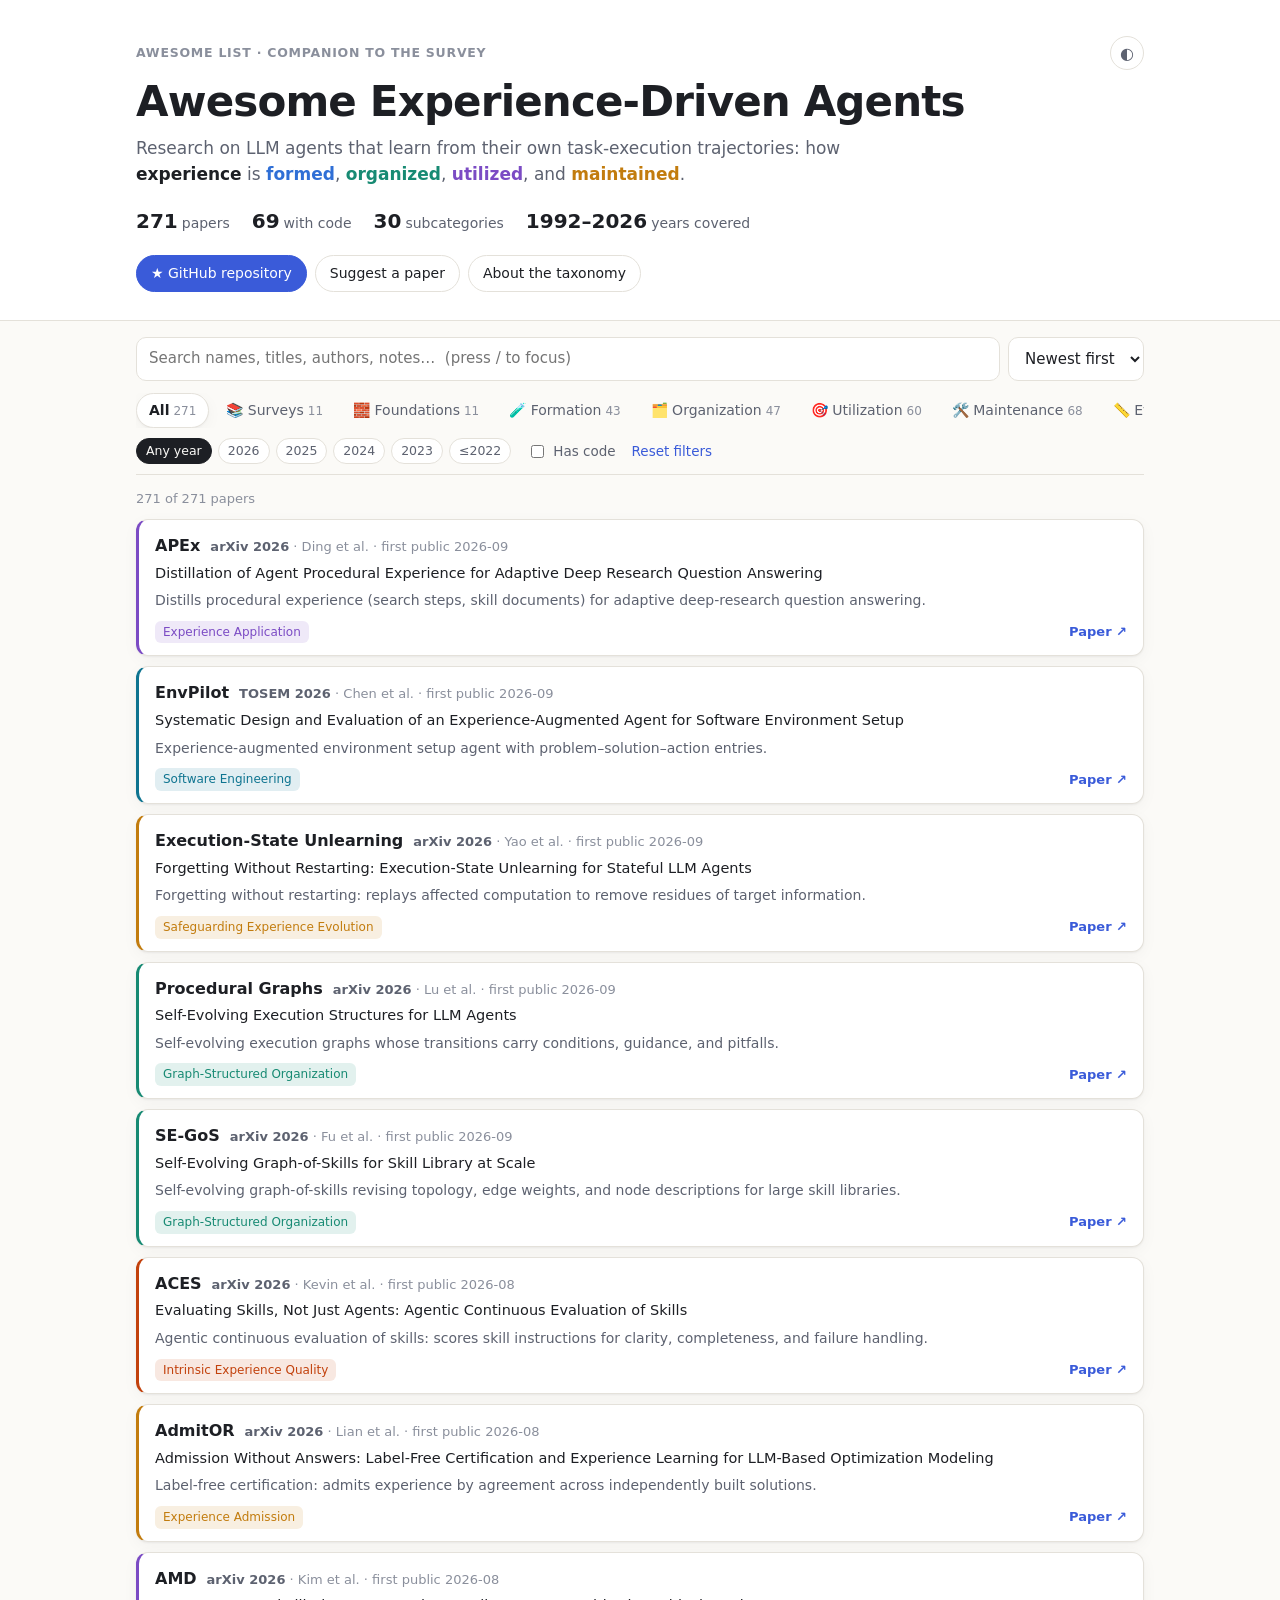
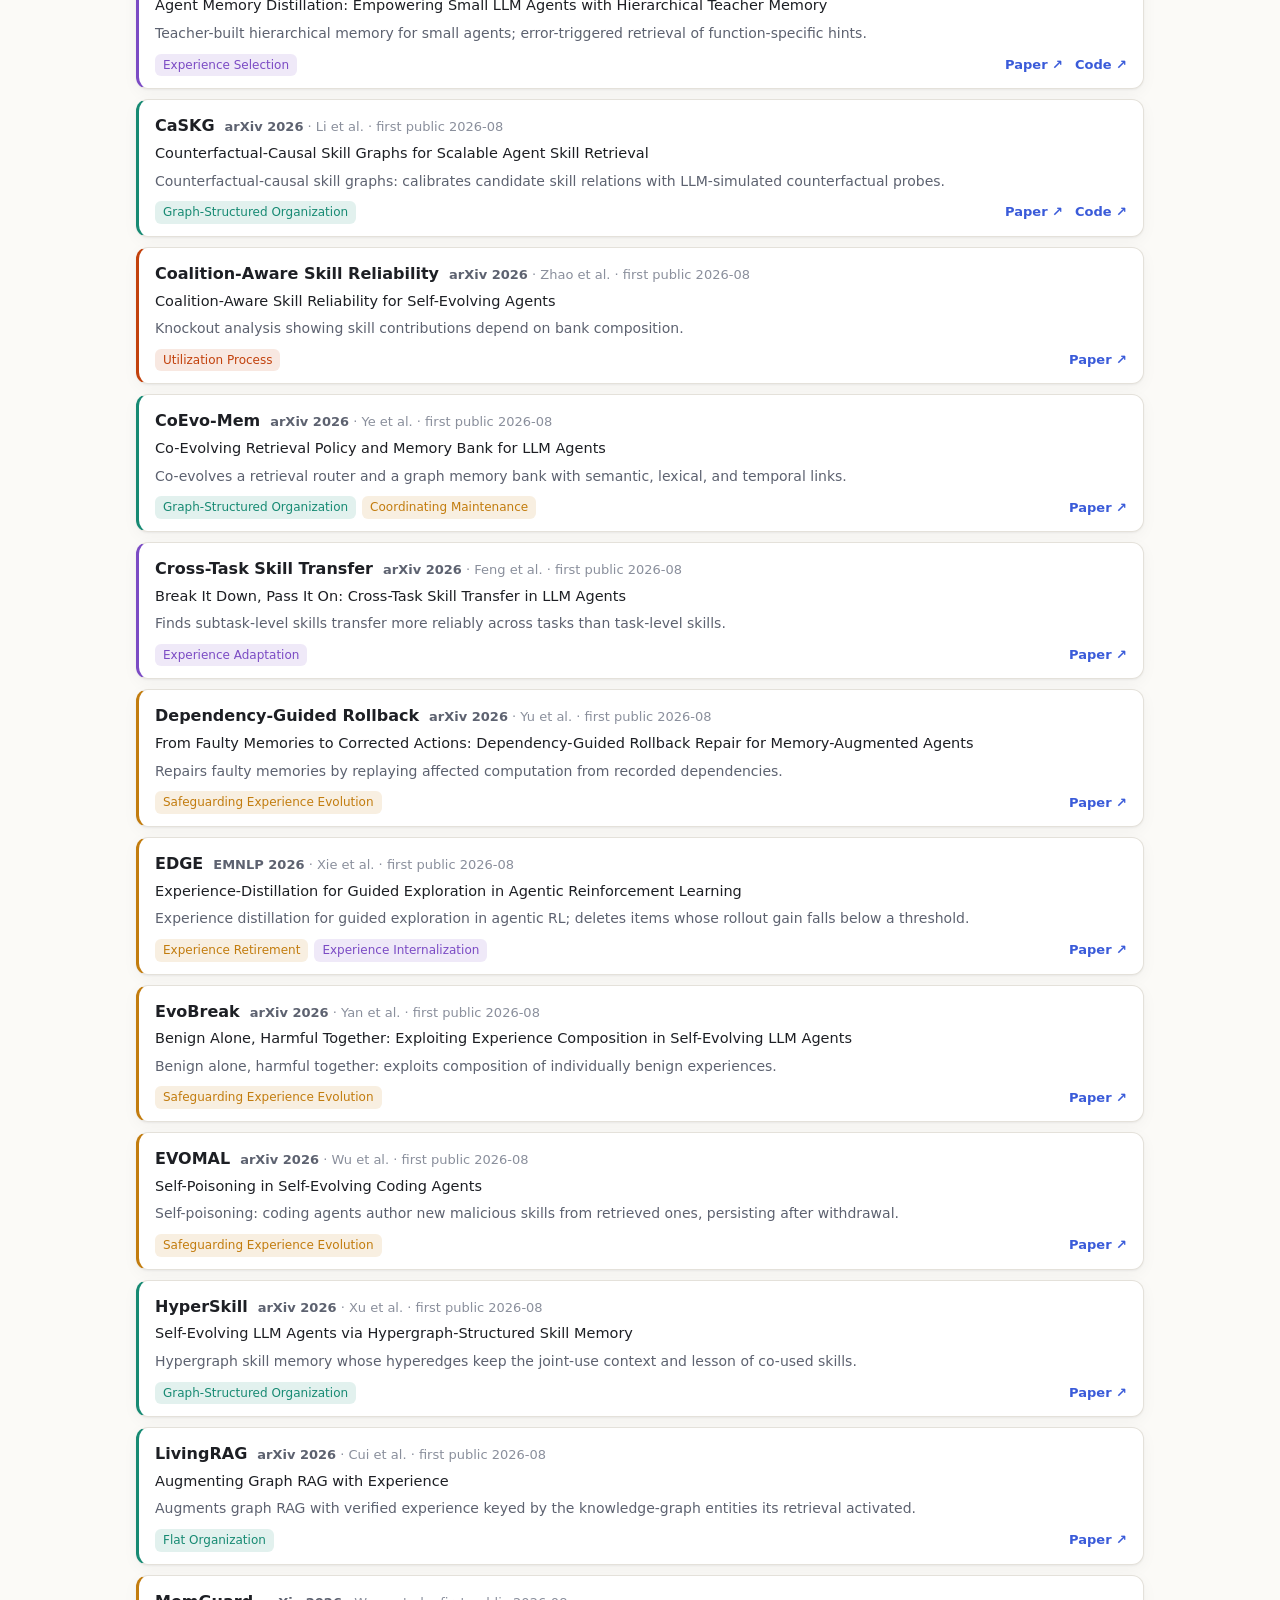
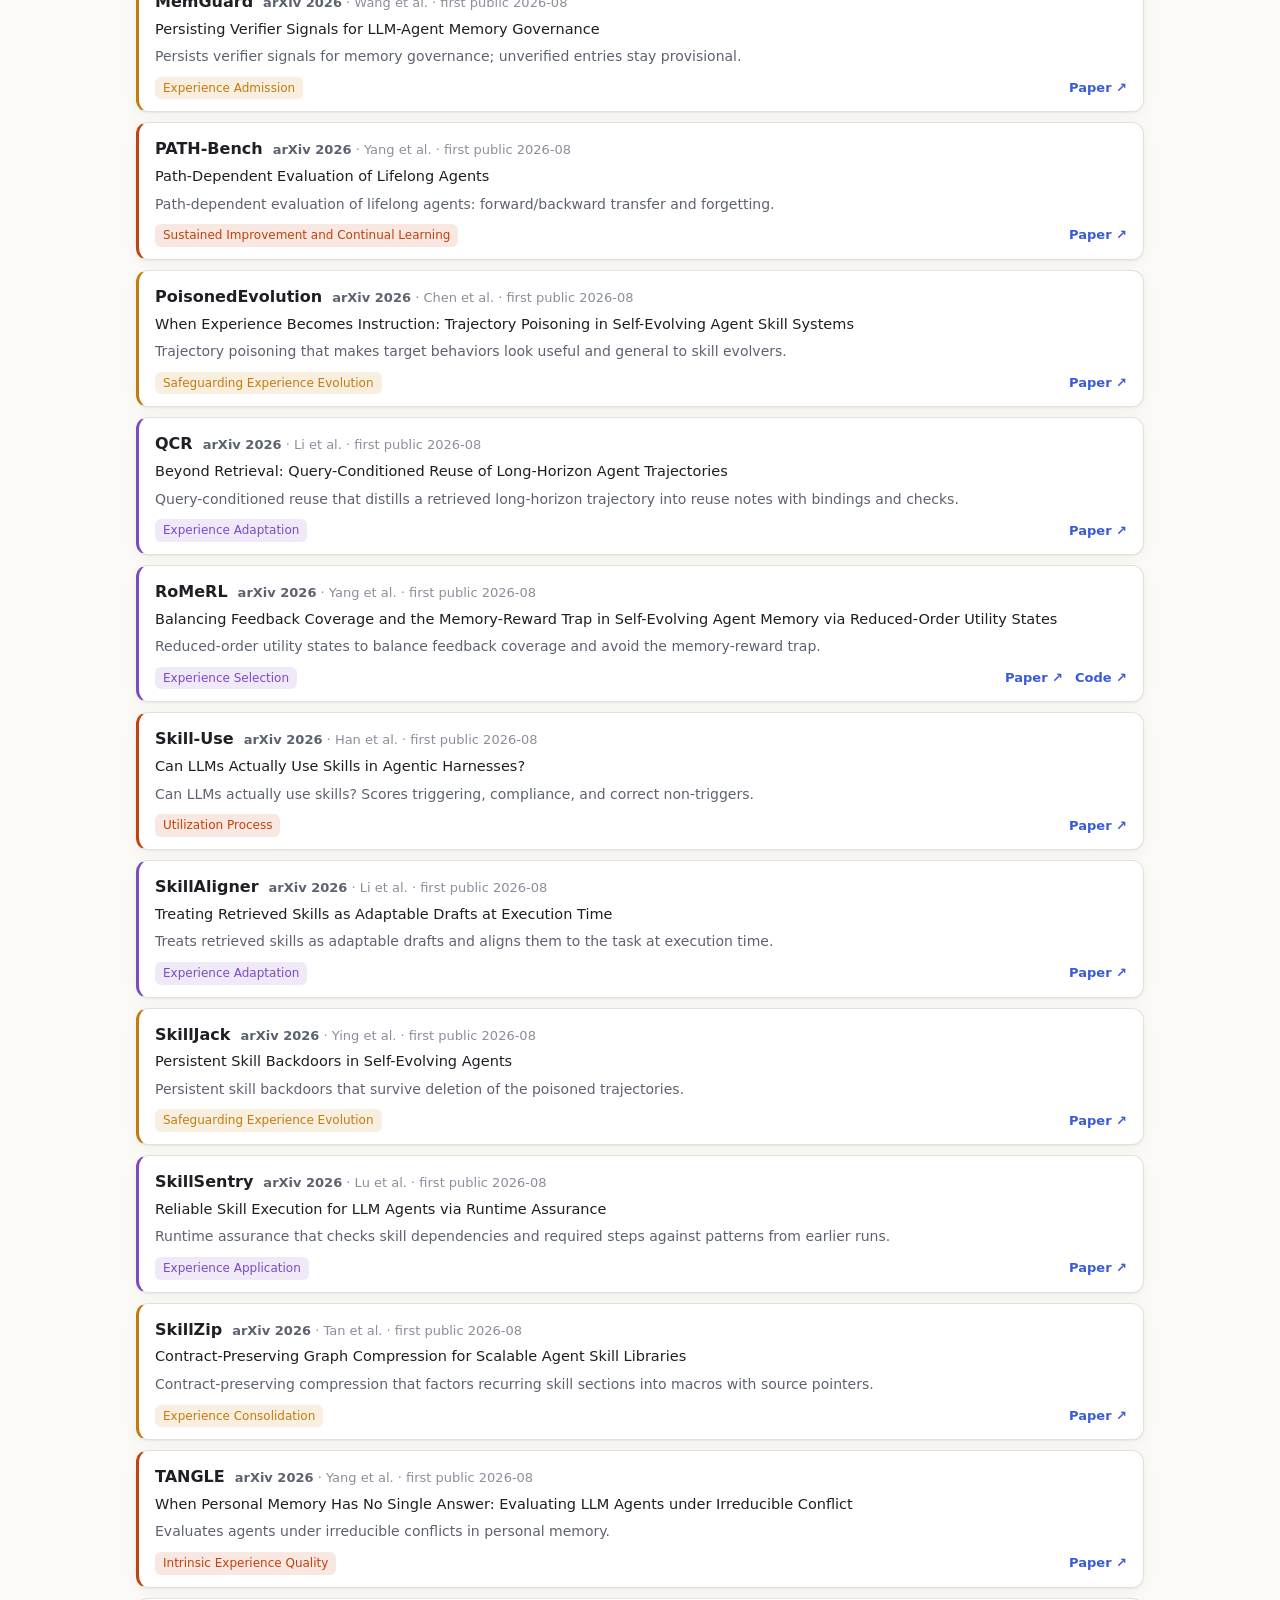
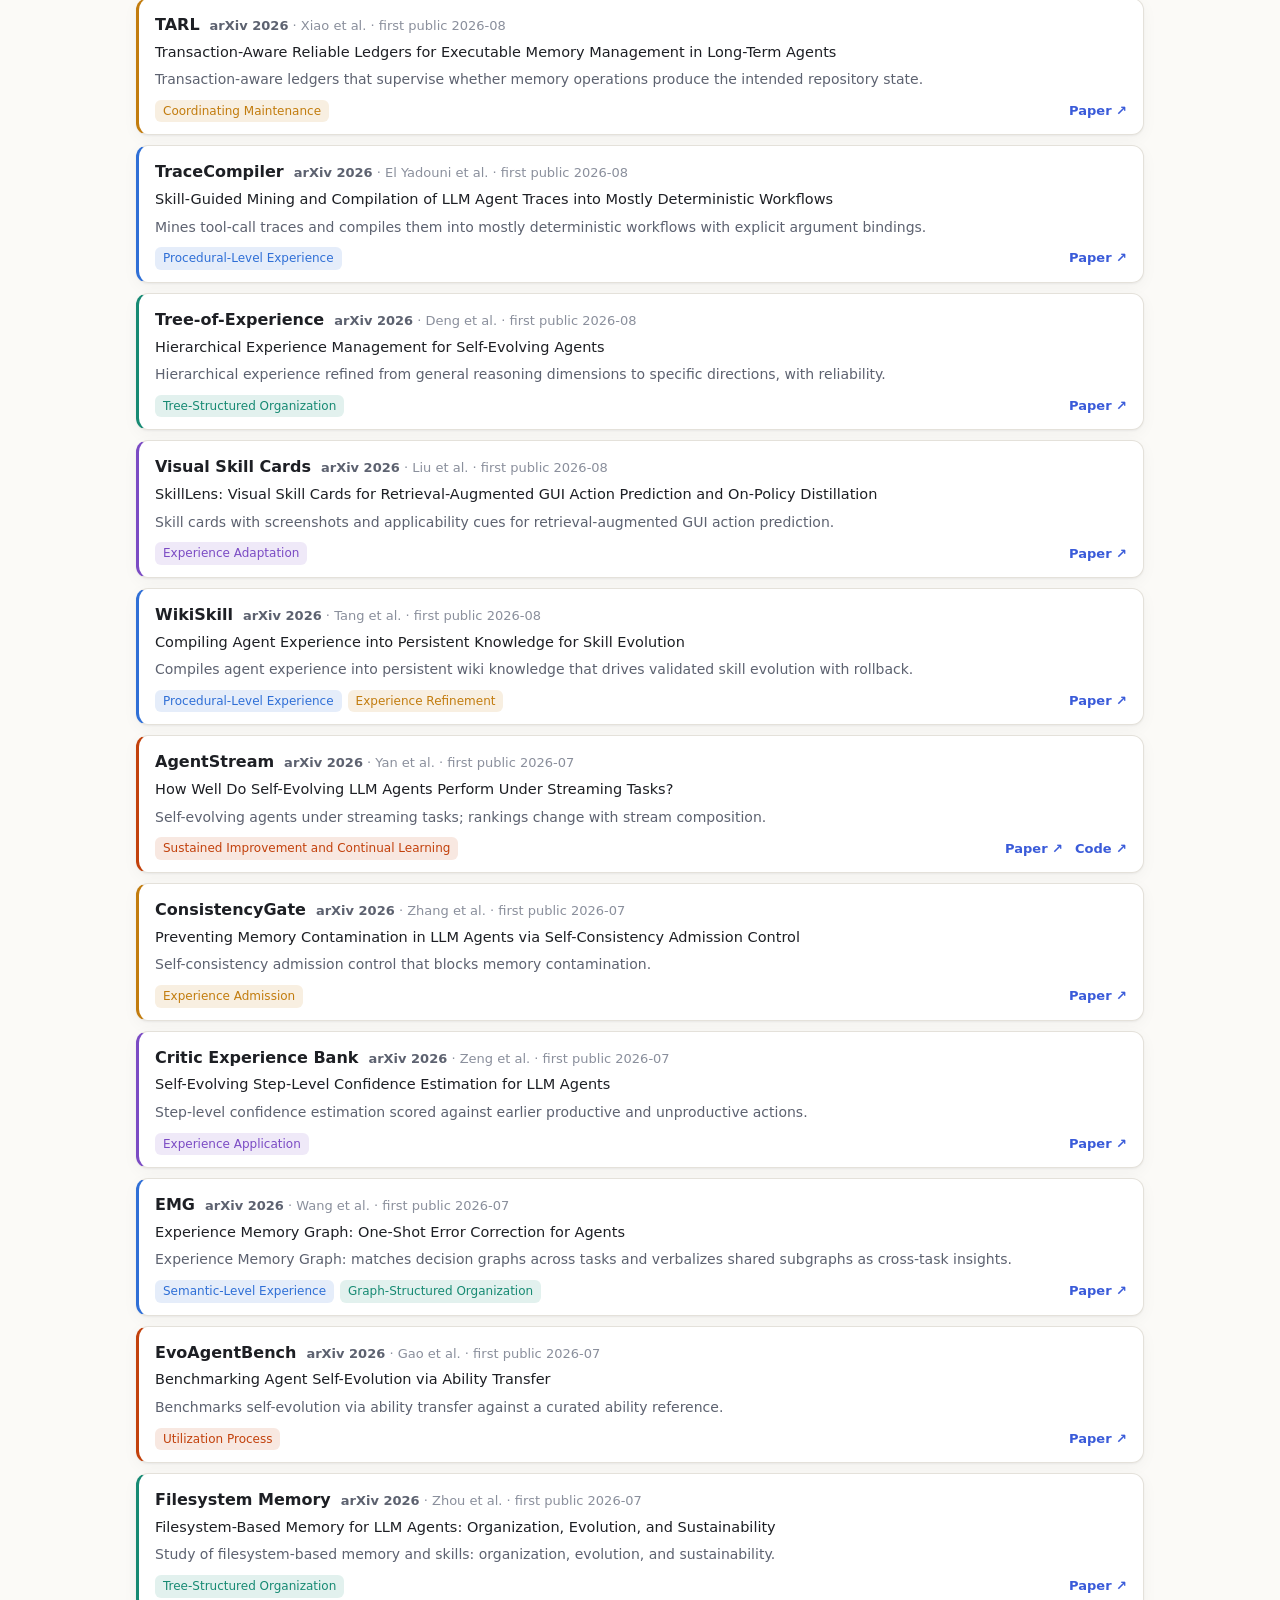
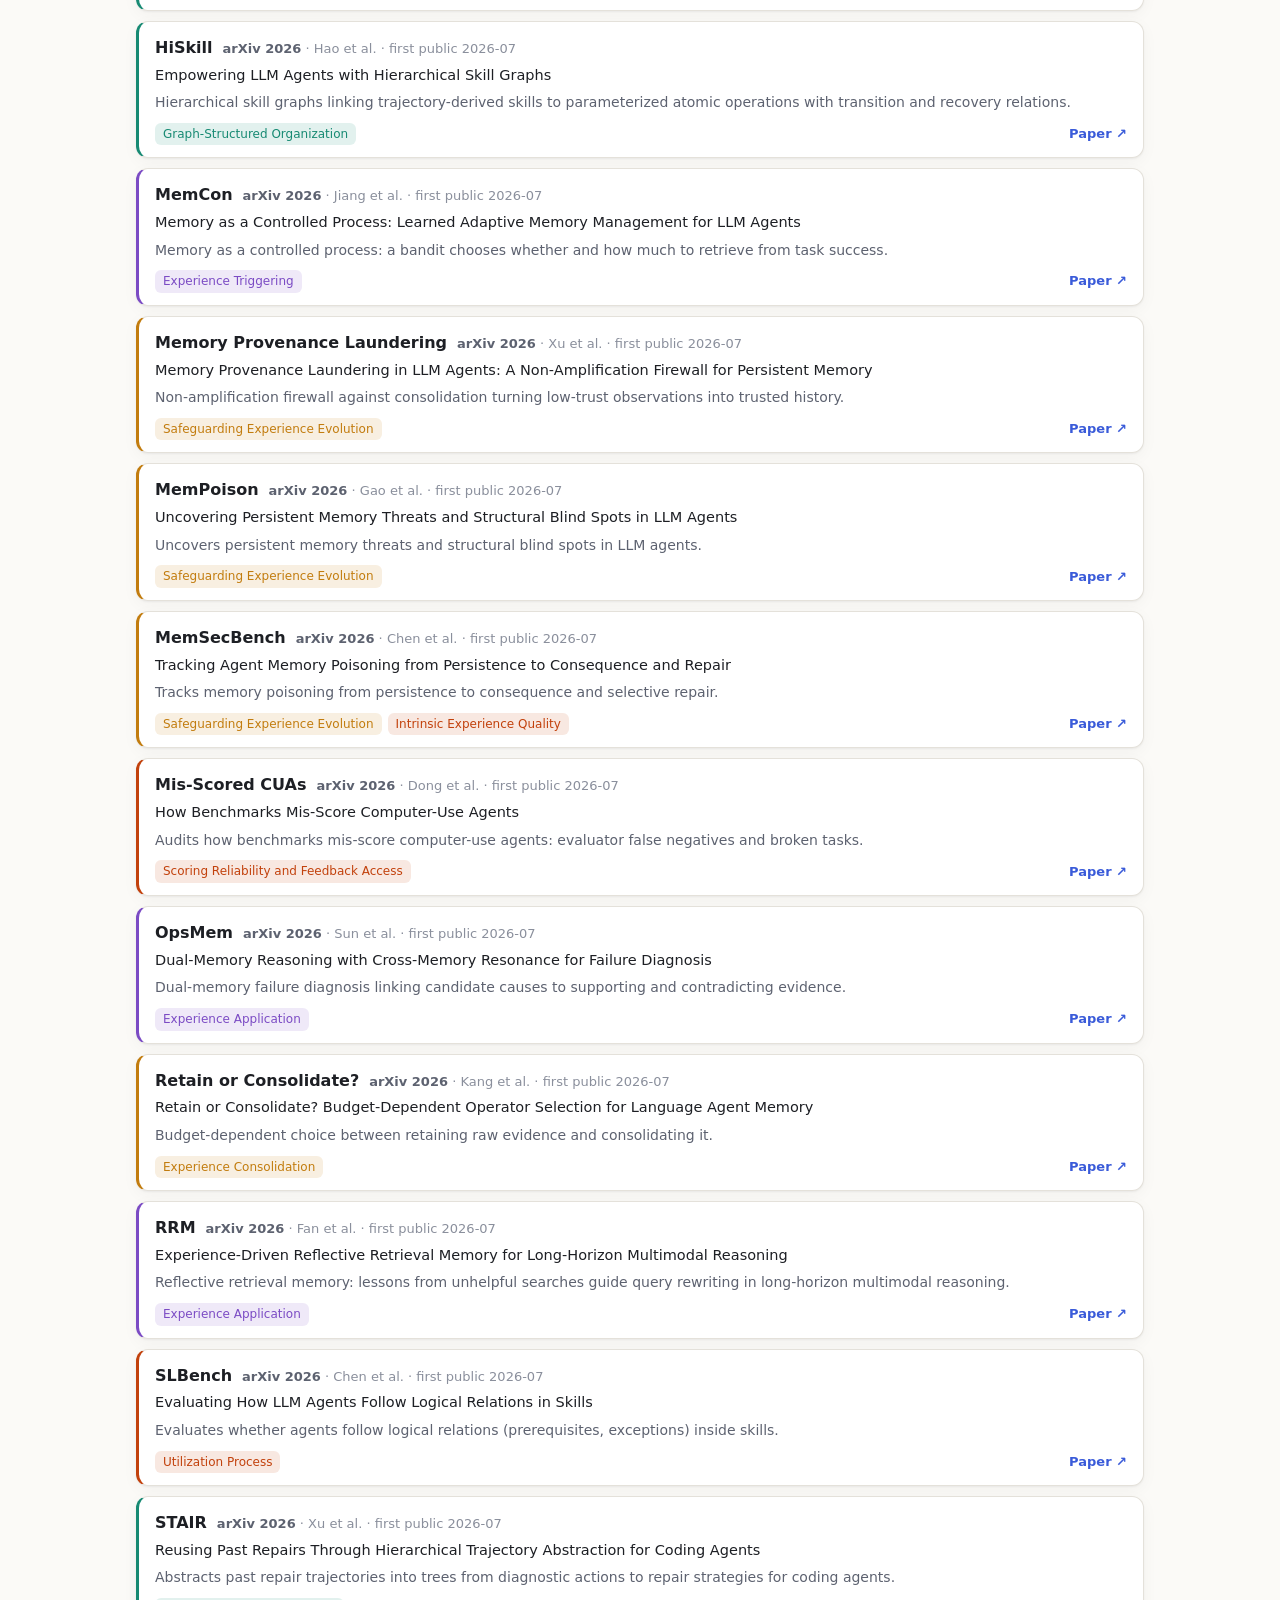
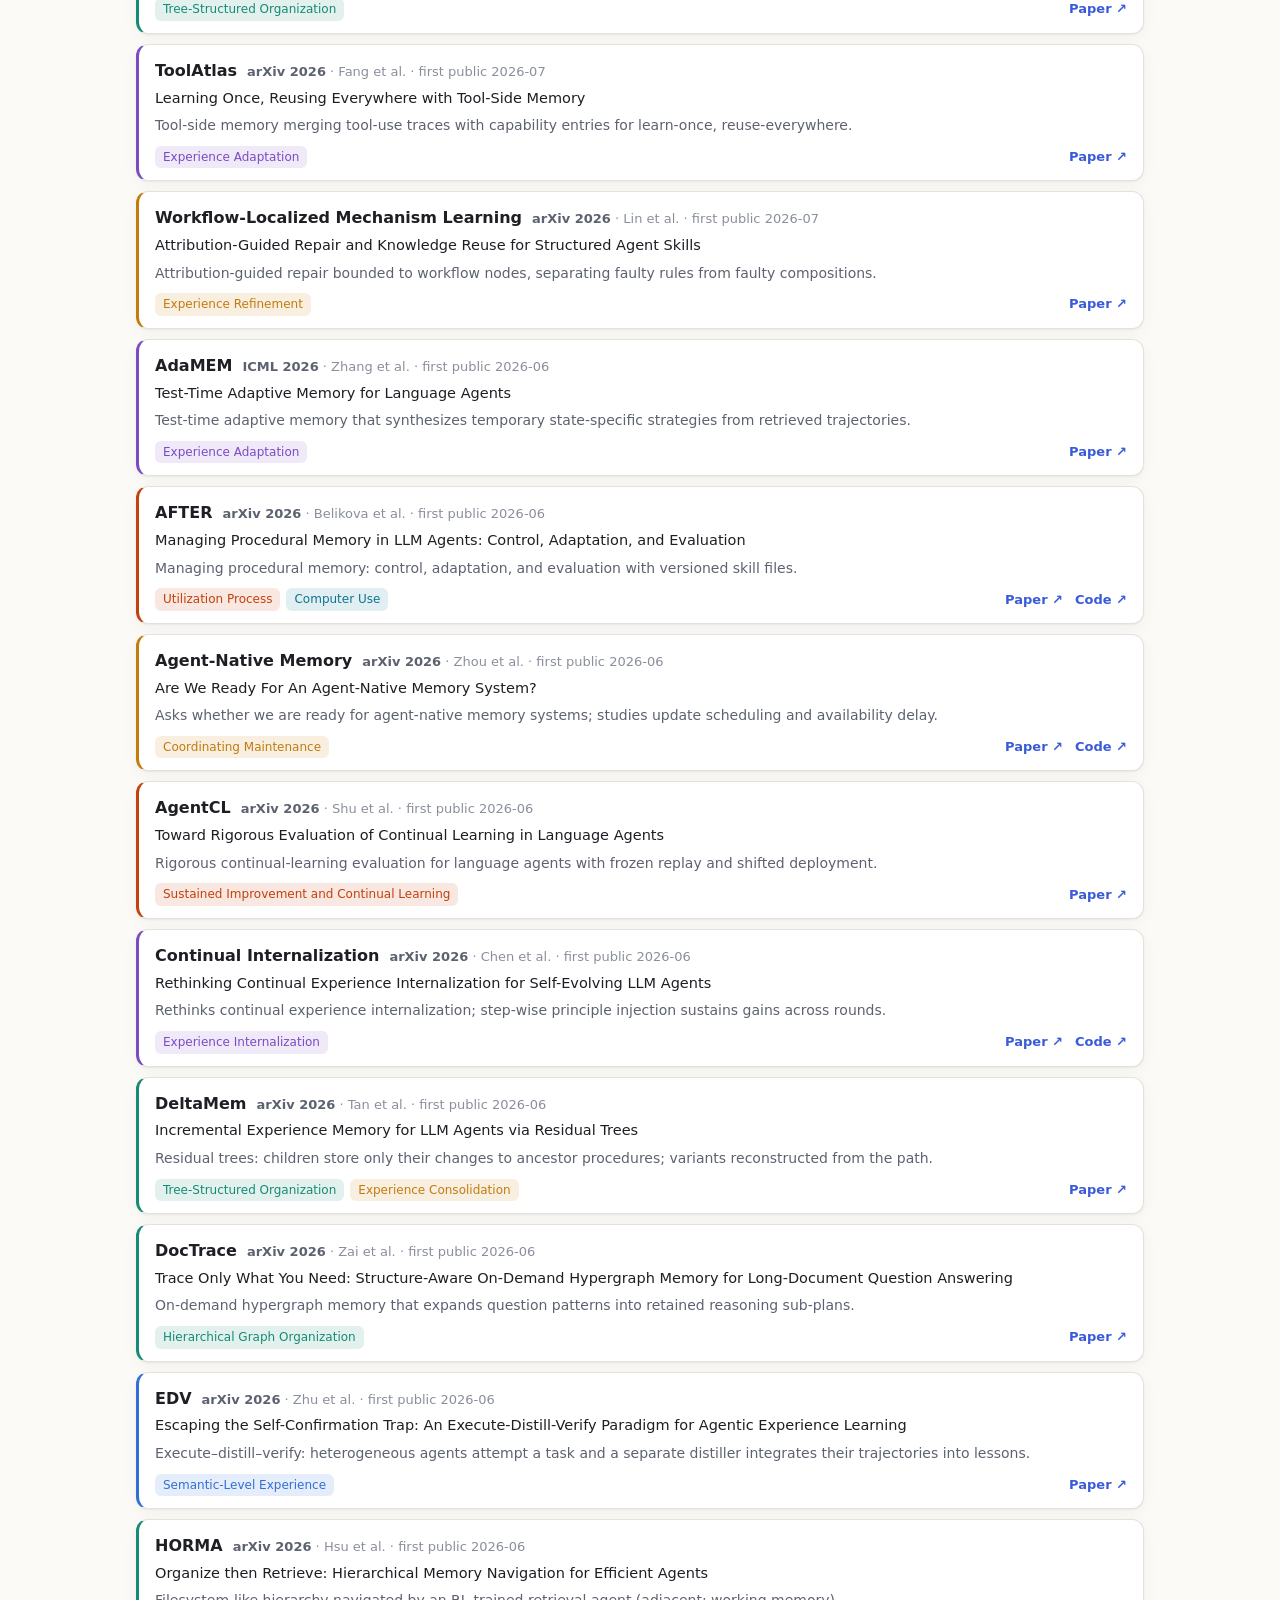
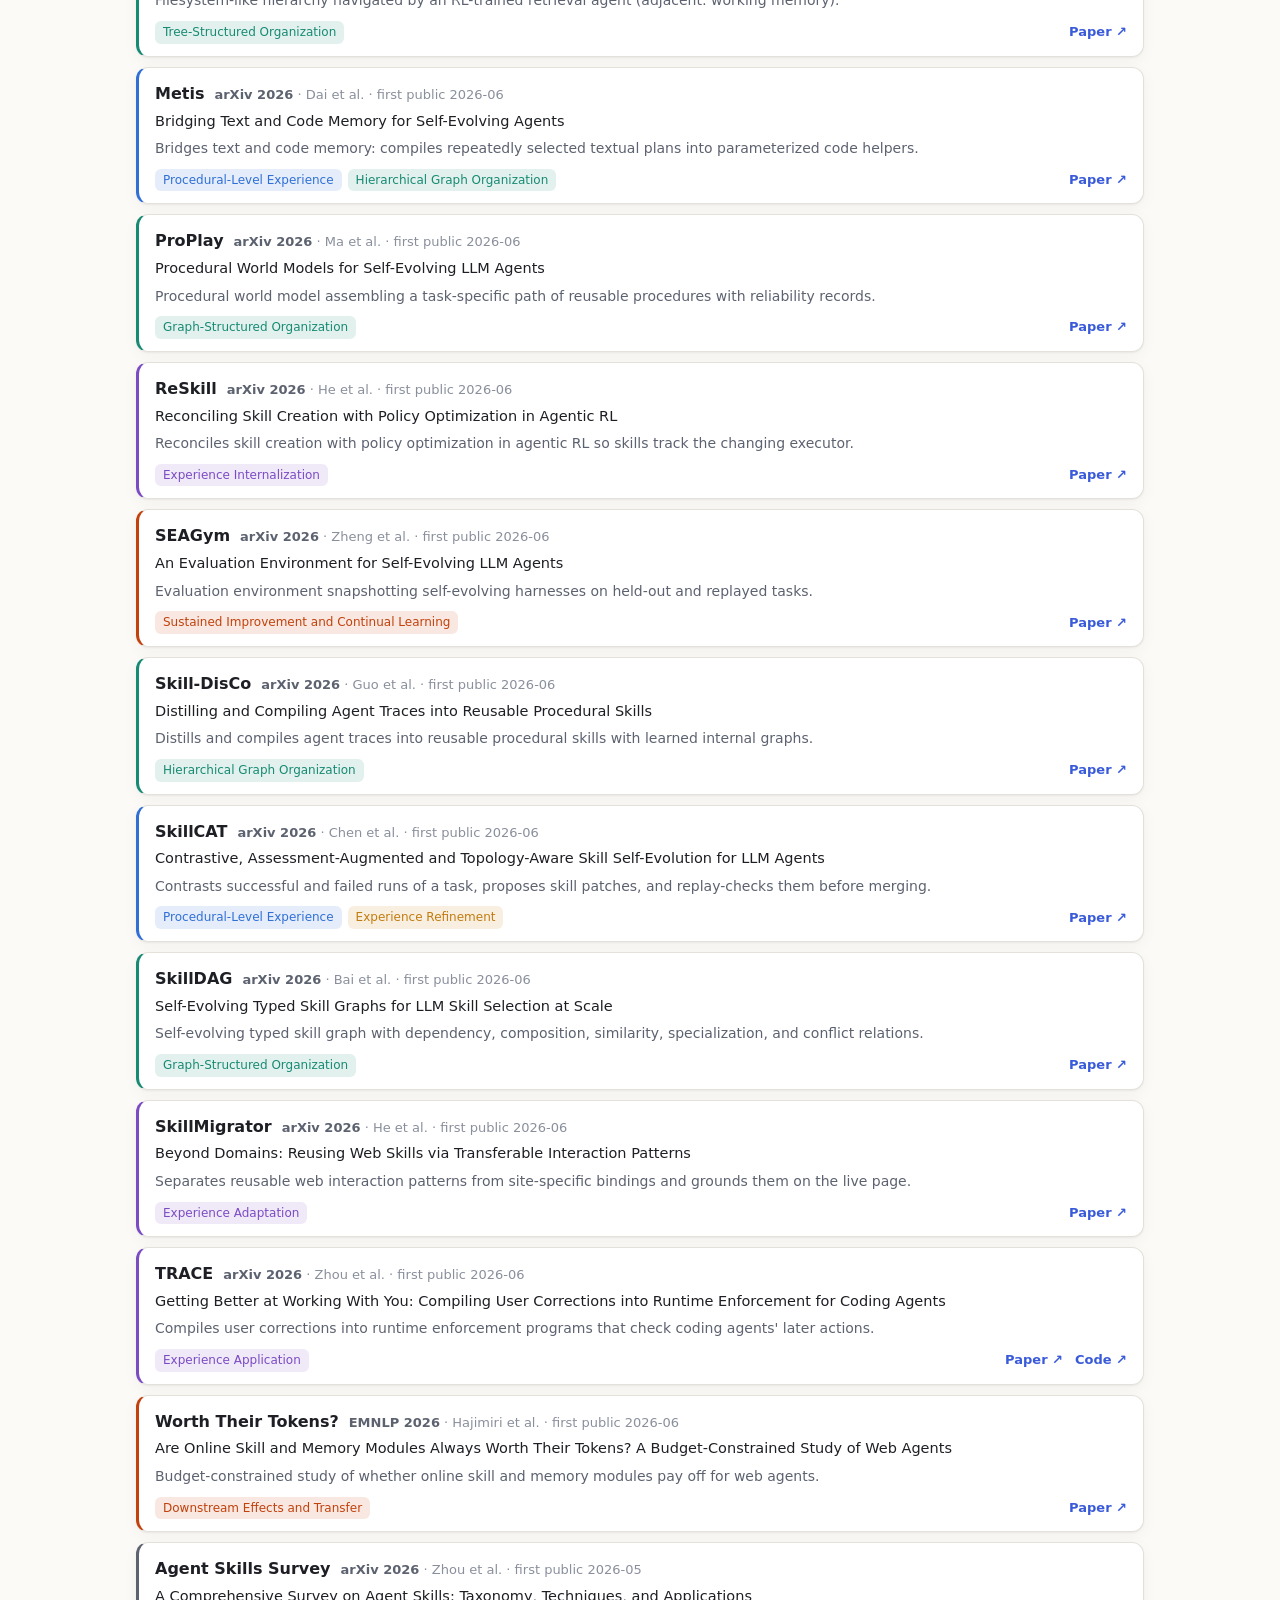
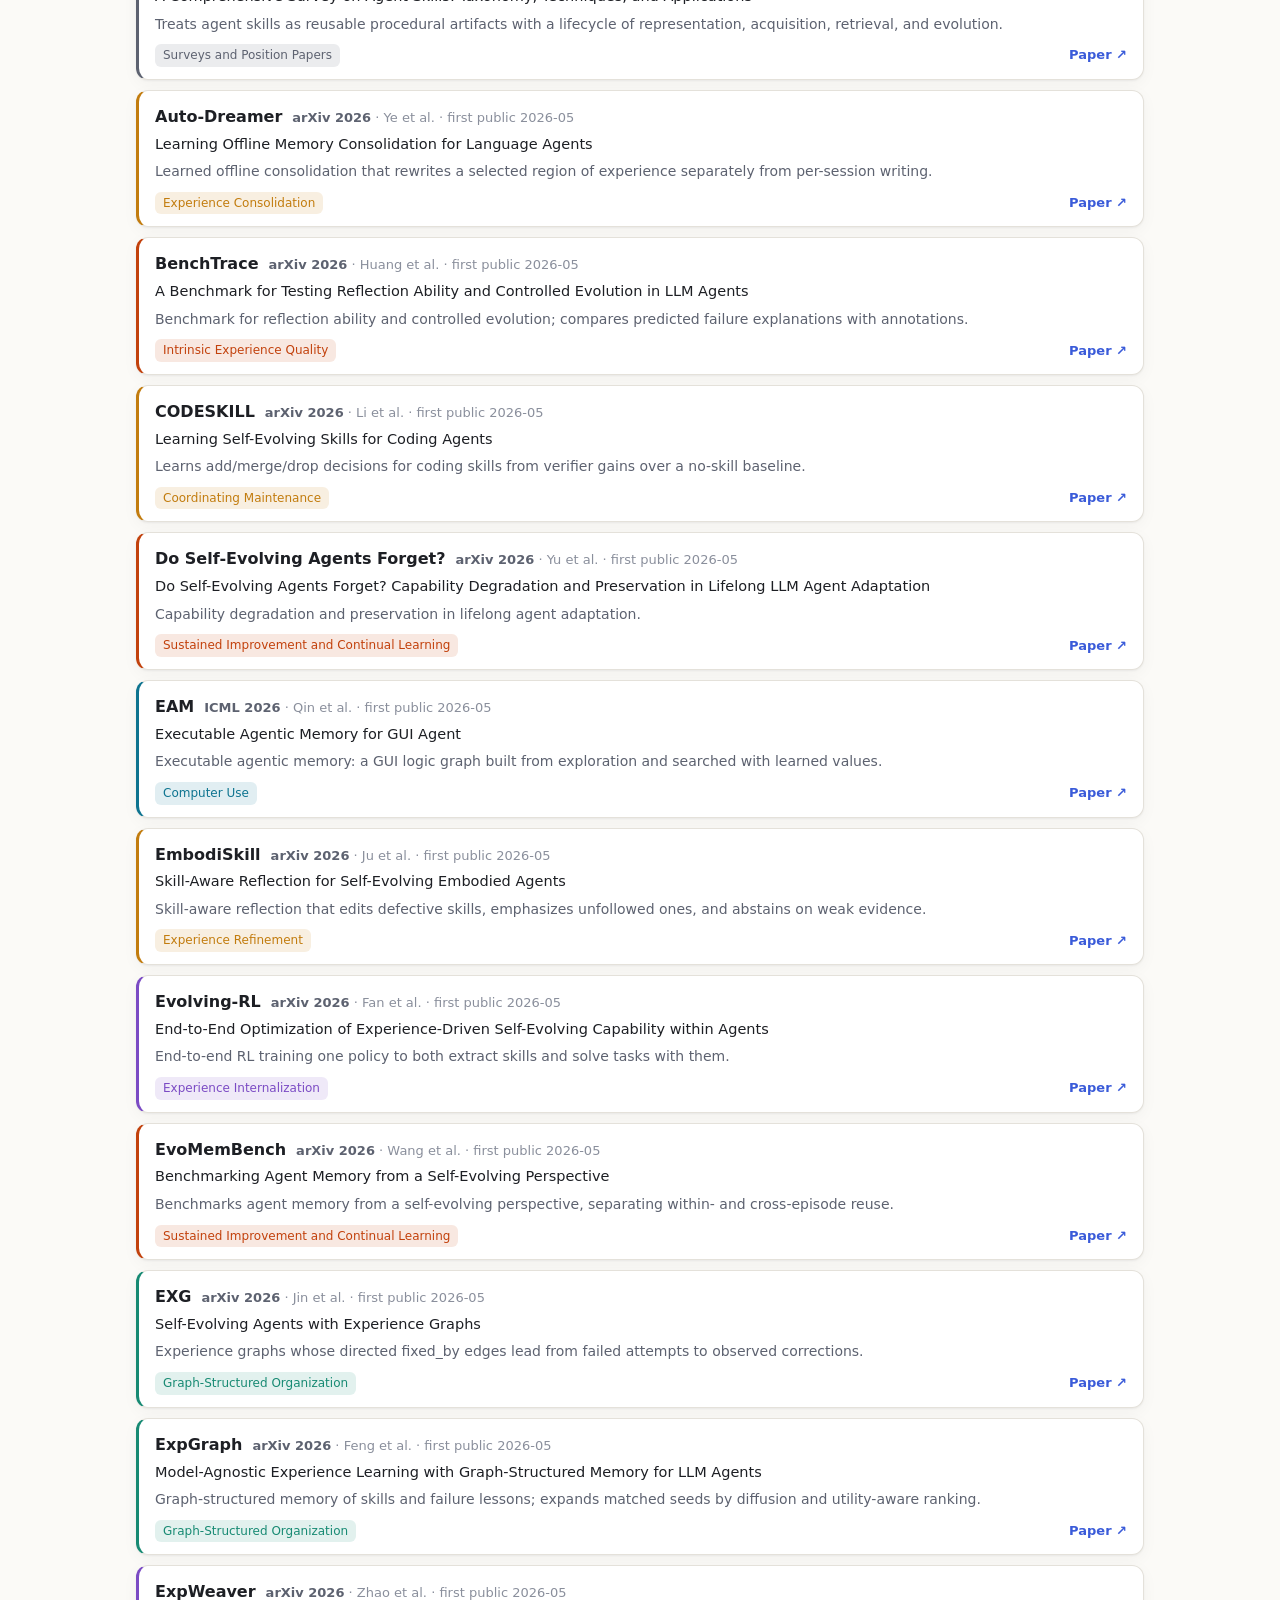
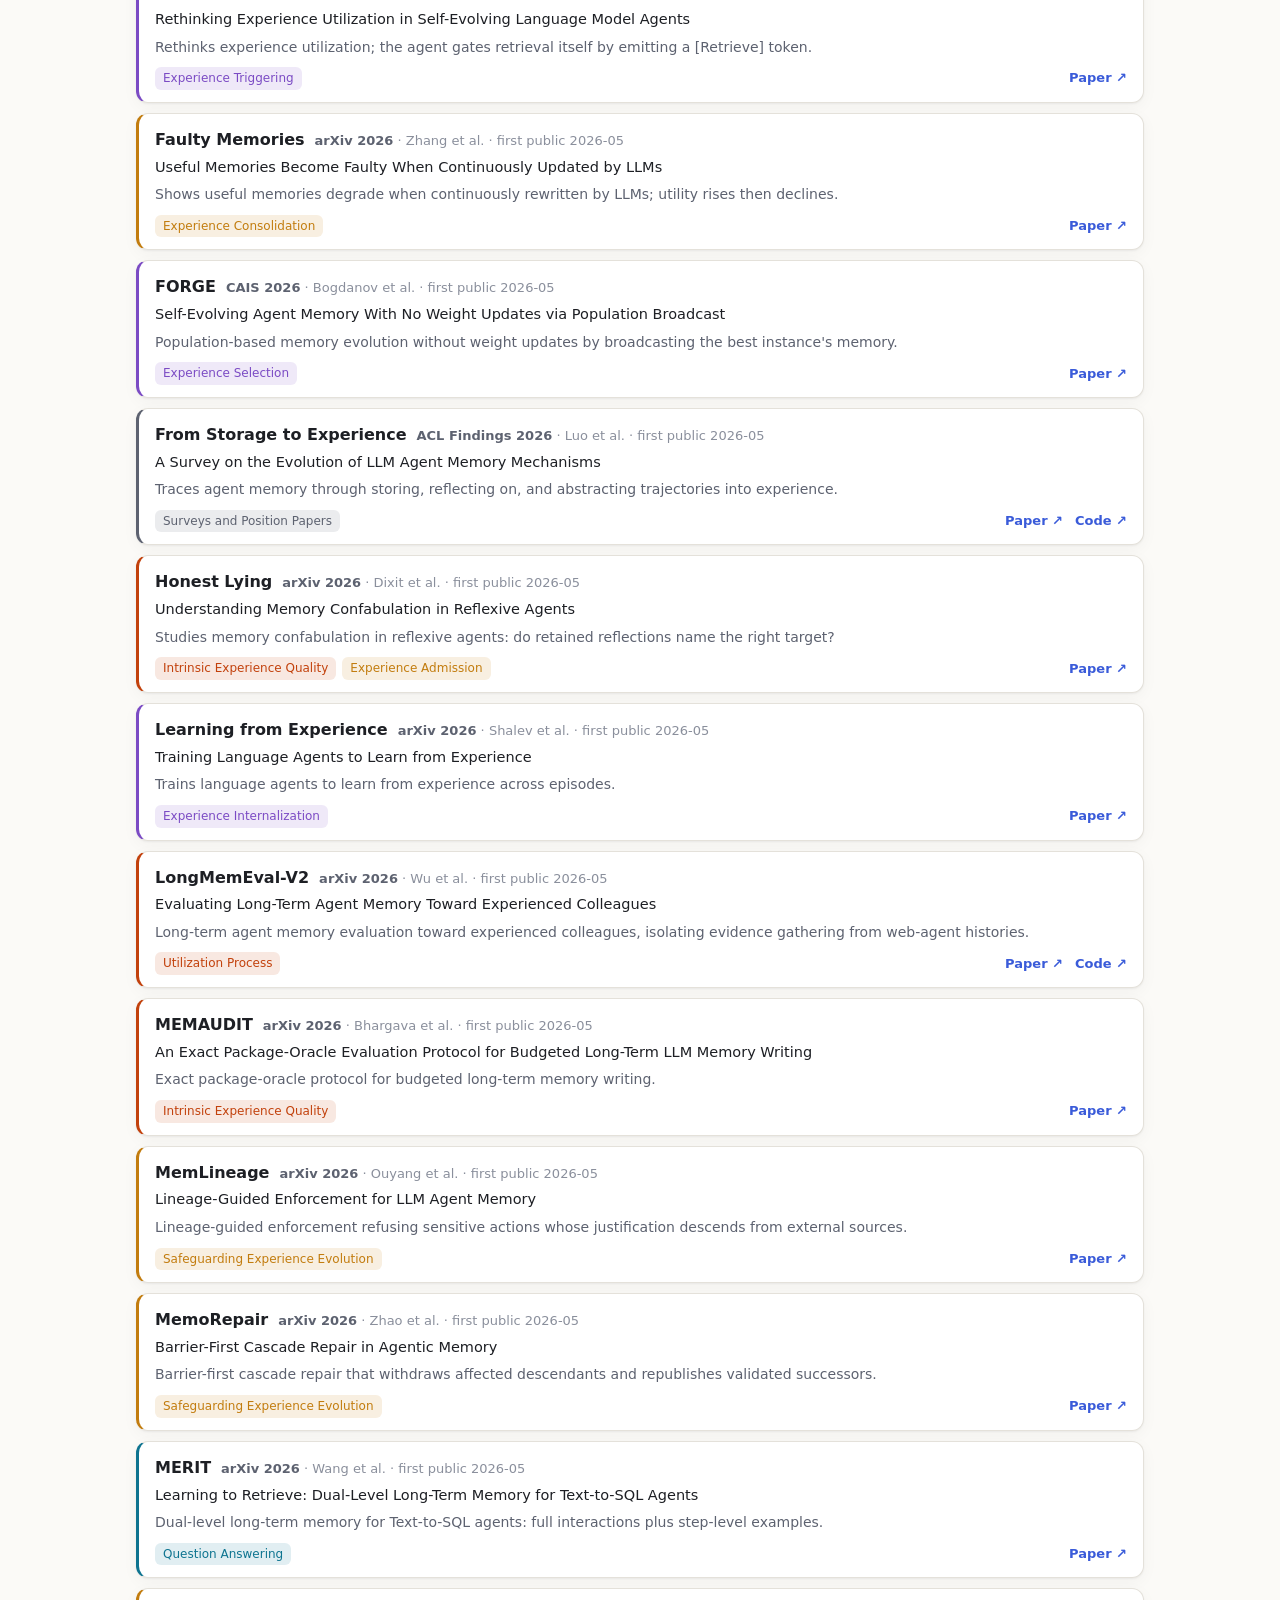
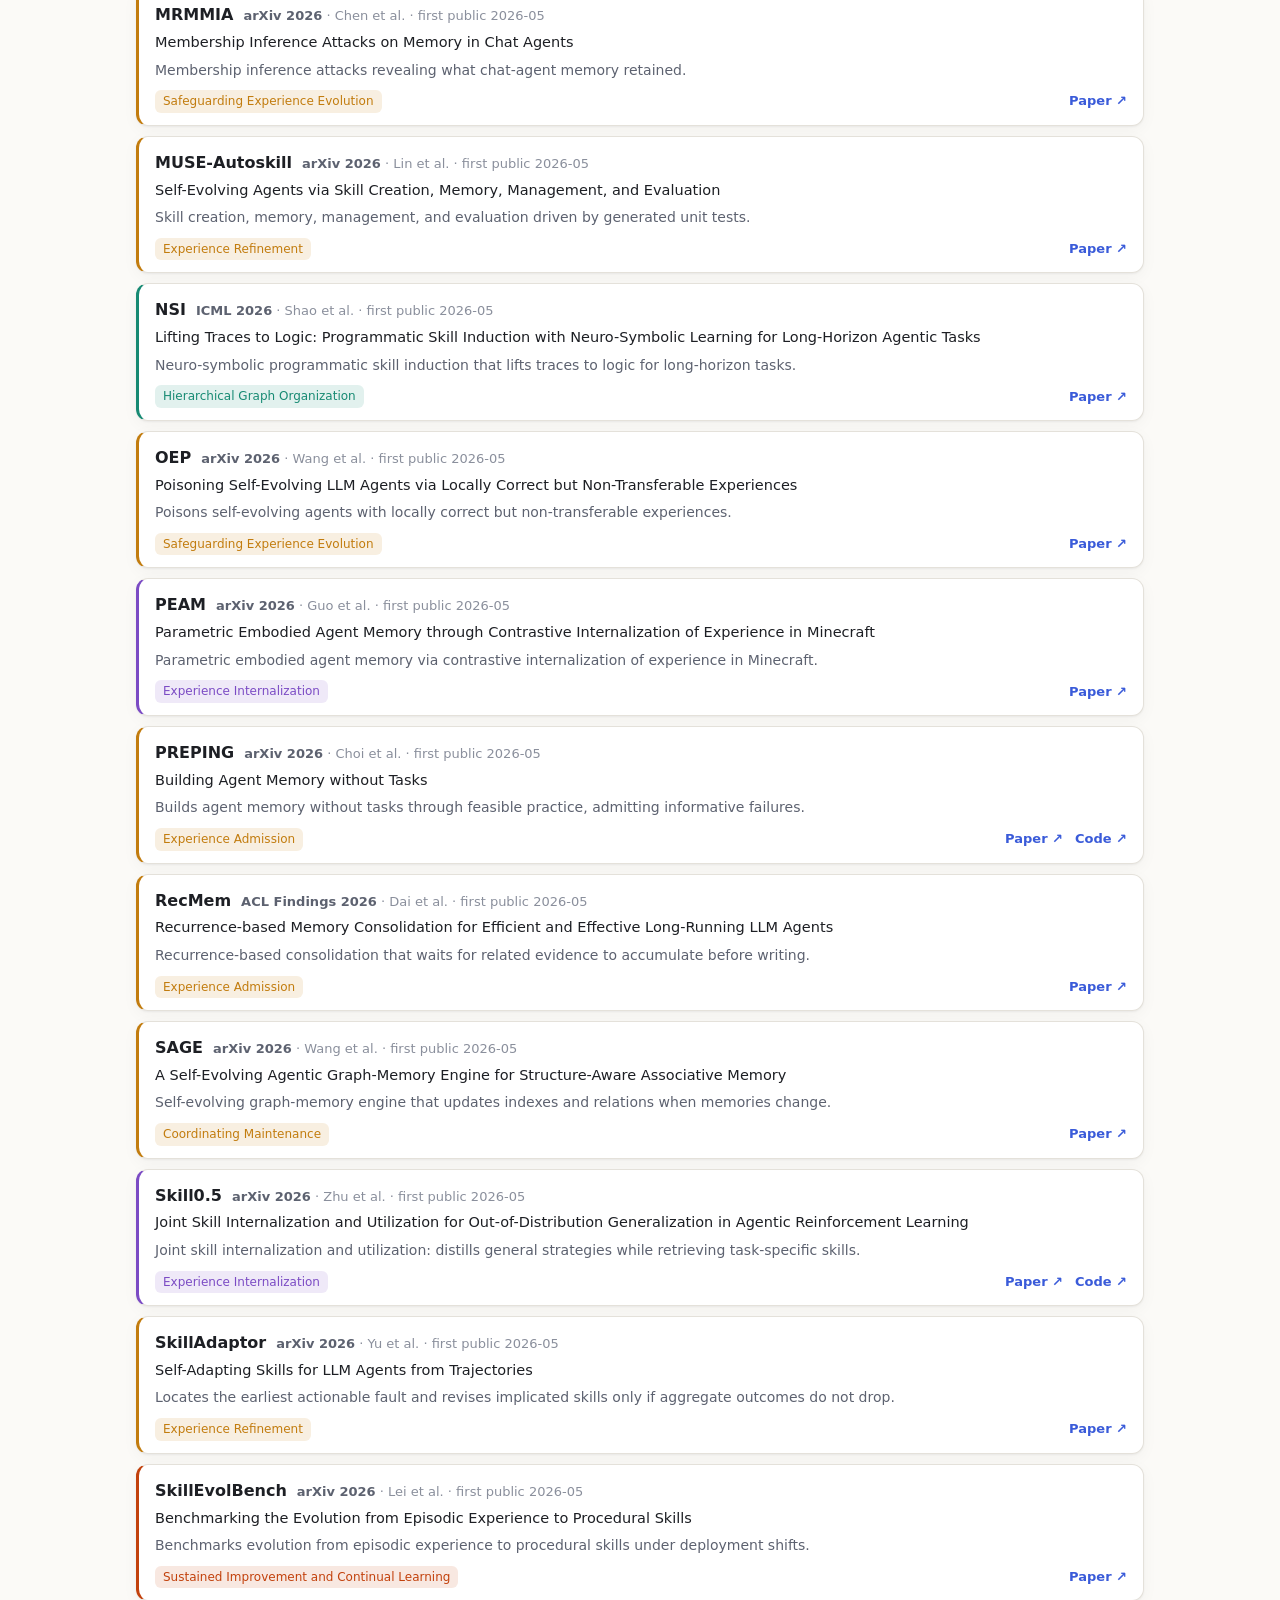
==== docs/index.html @ 90187c86 "Initial awesome list of experience-driven LLM agents Curated from the survey "From Trajectories to E" ====
<!doctype html>
<html lang="en">
<head>
  <meta charset="utf-8">
  <meta name="viewport" content="width=device-width, initial-scale=1">
  <title>Awesome Experience-Driven Agents</title>
  <meta name="description" content="A searchable list of research on LLM agents that learn from their own task-execution trajectories: experience formation, organization, utilization, and maintenance.">
  <link rel="icon" href="data:image/svg+xml,<svg xmlns='http://www.w3.org/2000/svg' viewBox='0 0 100 100'><text y='.9em' font-size='90'>🧭</text></svg>">
  <link rel="stylesheet" href="style.css">
</head>
<body>
  <header class="hero">
    <div class="wrap">
      <div class="hero-top">
        <p class="eyebrow">Awesome list · companion to the survey</p>
        <button id="theme" class="icon-btn" type="button" aria-label="Toggle dark mode" title="Toggle dark mode">◐</button>
      </div>
      <h1>Awesome Experience-Driven Agents</h1>
      <p class="lede">Research on LLM agents that learn from their own task-execution trajectories: how <b>experience</b> is
        <span class="stage-word s-formation">formed</span>,
        <span class="stage-word s-organization">organized</span>,
        <span class="stage-word s-utilization">utilized</span>, and
        <span class="stage-word s-maintenance">maintained</span>.</p>
      <div class="stats" id="stats" aria-live="polite"></div>
      <div class="hero-links">
        <a class="btn primary" href="https://github.com/xiaohuiyan/awesome-experience-driven-agents">★ GitHub repository</a>
        <a class="btn" href="https://github.com/xiaohuiyan/awesome-experience-driven-agents/blob/main/CONTRIBUTING.md">Suggest a paper</a>
        <a class="btn" href="#about">About the taxonomy</a>
      </div>
    </div>
  </header>

  <main class="wrap">
    <section class="controls" aria-label="Filters">
      <div class="search-row">
        <input id="q" type="search" placeholder="Search names, titles, authors, notes…  (press / to focus)" autocomplete="off" aria-label="Search papers">
        <select id="sort" aria-label="Sort order">
          <option value="new">Newest first</option>
          <option value="old">Oldest first</option>
          <option value="name">Name A–Z</option>
        </select>
      </div>
      <nav class="tabs" id="stages" aria-label="Lifecycle stage"></nav>
      <div class="chips" id="subcats" aria-label="Subcategory"></div>
      <div class="filter-row">
        <div class="chips small" id="years" aria-label="Year"></div>
        <label class="toggle"><input type="checkbox" id="hascode"> <span>Has code</span></label>
        <button id="reset" class="link-btn" type="button">Reset filters</button>
      </div>
    </section>

    <p class="cat-desc" id="catdesc"></p>
    <p class="count" id="count"></p>
    <ol class="list" id="list"></ol>
    <p class="empty" id="empty" hidden>No papers match these filters.</p>

    <section id="about" class="about">
      <h2>About the taxonomy</h2>
      <p>The list follows the survey <em>From Trajectories to Experience: A Survey of Experience-Driven LLM Agents</em>
        (preprint coming soon). <b>Agent experience</b> is action-guiding information grounded in task-execution trajectories and retained to guide later episodes where it applies:
        a trajectory kept as a precedent, a semantic lesson, or a reusable procedure.</p>
      <figure>
        <img src="assets/lifecycle.png" alt="Lifecycle of agent experience: trajectories and feedback feed experience formation; maintenance and organization manage an experience repository; utilization supplies selected and adapted guidance that steers subsequent execution." loading="lazy">
        <figcaption>The four lifecycle functions around an experience repository.</figcaption>
      </figure>
      <ul class="defs">
        <li><b class="s-formation">Formation</b> selects or derives candidate experience from trajectories.</li>
        <li><b class="s-organization">Organization</b> makes it accessible.</li>
        <li><b class="s-utilization">Utilization</b> applies it to current decisions or internalizes it into model parameters.</li>
        <li><b class="s-maintenance">Maintenance</b> admits, consolidates, revises, and retires it as evidence accumulates.</li>
      </ul>
      <p class="muted">Notes on each entry summarize how the survey characterizes the work. Systems the survey marks as <em>adjacent</em>
        (general or conversational memory outside its experience scope) say so in their notes.</p>
    </section>
  </main>

  <footer class="wrap footer">
    <p>Data: <a href="https://github.com/xiaohuiyan/awesome-experience-driven-agents/blob/main/data/papers.yaml">data/papers.yaml</a> ·
      Licensed <a href="https://github.com/xiaohuiyan/awesome-experience-driven-agents/blob/main/LICENSE">CC0-1.0</a> ·
      Corrections and additions welcome via <a href="https://github.com/xiaohuiyan/awesome-experience-driven-agents/issues">issues</a> or pull requests.</p>
  </footer>

  <script src="app.js"></script>
</body>
</html>
---- docs/style.css ----
:root {
  --bg: #fbfaf7;
  --surface: #ffffff;
  --surface-2: #f3f1ec;
  --text: #1d1f24;
  --muted: #5d6270;
  --faint: #8a8f9c;
  --border: #e4e1da;
  --accent: #3a5bd9;
  --accent-ink: #ffffff;
  --formation: #2f6fd6;
  --organization: #178a73;
  --utilization: #7b4bc4;
  --maintenance: #c27c0e;
  --evaluation: #c2410c;
  --app: #0e7490;
  --base: #5d6270;
  --shadow: 0 1px 2px rgba(20, 22, 30, .05), 0 4px 16px rgba(20, 22, 30, .04);
  --radius: 12px;
  color-scheme: light;
}

@media (prefers-color-scheme: dark) {
  :root:not([data-theme="light"]) {
    --bg: #111318;
    --surface: #181b22;
    --surface-2: #20242d;
    --text: #e8e9ec;
    --muted: #a3a8b5;
    --faint: #7c8190;
    --border: #2c313c;
    --accent: #8ea6ff;
    --accent-ink: #0d1020;
    --formation: #7fb0ff;
    --organization: #5fd0b5;
    --utilization: #c4a2ff;
    --maintenance: #f2b45a;
    --evaluation: #ff9a6b;
    --app: #5ccbe6;
    --base: #a3a8b5;
    --shadow: none;
    color-scheme: dark;
  }
}

:root[data-theme="dark"] {
  --bg: #111318;
  --surface: #181b22;
  --surface-2: #20242d;
  --text: #e8e9ec;
  --muted: #a3a8b5;
  --faint: #7c8190;
  --border: #2c313c;
  --accent: #8ea6ff;
  --accent-ink: #0d1020;
  --formation: #7fb0ff;
  --organization: #5fd0b5;
  --utilization: #c4a2ff;
  --maintenance: #f2b45a;
  --evaluation: #ff9a6b;
  --app: #5ccbe6;
  --base: #a3a8b5;
  --shadow: none;
  color-scheme: dark;
}

* { box-sizing: border-box; }
html { scroll-behavior: smooth; }
body {
  margin: 0;
  background: var(--bg);
  color: var(--text);
  font: 15px/1.55 ui-sans-serif, system-ui, -apple-system, "Segoe UI", Roboto, "Helvetica Neue", Arial, sans-serif;
  -webkit-font-smoothing: antialiased;
}
a { color: var(--accent); text-decoration: none; }
a:hover { text-decoration: underline; }
.wrap { max-width: 1040px; margin: 0 auto; padding: 0 16px; }

/* hero */
.hero { border-bottom: 1px solid var(--border); background: var(--surface); padding: 36px 0 28px; }
.hero-top { display: flex; justify-content: space-between; align-items: center; }
.eyebrow { margin: 0; font-size: 12.5px; letter-spacing: .06em; text-transform: uppercase; color: var(--faint); font-weight: 600; }
.hero h1 { margin: 8px 0 10px; font-size: clamp(28px, 5vw, 42px); line-height: 1.12; letter-spacing: -.02em; }
.lede { margin: 0 0 18px; max-width: 760px; font-size: 17px; color: var(--muted); }
.lede b { color: var(--text); }
.stage-word { font-weight: 600; }
.s-formation { color: var(--formation); }
.s-organization { color: var(--organization); }
.s-utilization { color: var(--utilization); }
.s-maintenance { color: var(--maintenance); }
.stats { display: flex; flex-wrap: wrap; gap: 8px 22px; margin-bottom: 18px; color: var(--muted); font-size: 14px; }
.stats b { color: var(--text); font-size: 20px; font-variant-numeric: tabular-nums; margin-right: 4px; }
.hero-links { display: flex; flex-wrap: wrap; gap: 8px; }
.btn {
  display: inline-block; padding: 7px 14px; border-radius: 999px; border: 1px solid var(--border);
  color: var(--text); background: var(--surface); font-size: 14px; font-weight: 500;
}
.btn:hover { text-decoration: none; border-color: var(--faint); }
.btn.primary { background: var(--accent); border-color: var(--accent); color: var(--accent-ink); }
.icon-btn {
  border: 1px solid var(--border); background: var(--surface); color: var(--muted); width: 34px; height: 34px;
  border-radius: 50%; cursor: pointer; font-size: 16px;
}

/* controls */
.controls { padding: 16px 0 10px; border-bottom: 1px solid var(--border); background: var(--bg); }
@media (min-width: 760px) and (min-height: 640px) {
  .controls {
    position: sticky; top: 0; z-index: 5; background: color-mix(in srgb, var(--bg) 92%, transparent);
    backdrop-filter: blur(8px);
  }
}
.search-row { display: flex; gap: 8px; }
#q, #sort {
  font: inherit; color: var(--text); background: var(--surface); border: 1px solid var(--border);
  border-radius: 10px; padding: 9px 12px;
}
#q { flex: 1; min-width: 0; }
#q:focus, #sort:focus { outline: 2px solid color-mix(in srgb, var(--accent) 45%, transparent); outline-offset: 1px; }
.tabs { display: flex; gap: 4px; margin-top: 12px; overflow-x: auto; scrollbar-width: none; }
.tabs::-webkit-scrollbar { display: none; }
.tab {
  flex: none; border: 1px solid transparent; background: none; color: var(--muted); font: inherit; font-size: 14px;
  padding: 6px 12px; border-radius: 999px; cursor: pointer; white-space: nowrap;
}
.tab:hover { color: var(--text); background: var(--surface-2); }
.tab[aria-pressed="true"] { color: var(--text); background: var(--surface); border-color: var(--border); box-shadow: var(--shadow); font-weight: 600; }
.tab .n { color: var(--faint); font-weight: 400; font-size: 12px; margin-left: 4px; font-variant-numeric: tabular-nums; }
.chips { display: flex; flex-wrap: wrap; gap: 6px; margin-top: 10px; }
.chips:empty { display: none; }
.chip {
  border: 1px solid var(--border); background: var(--surface); color: var(--muted); font: inherit; font-size: 13px;
  padding: 3px 10px; border-radius: 999px; cursor: pointer;
}
.chip:hover { color: var(--text); border-color: var(--faint); }
.chip[aria-pressed="true"] { background: var(--text); border-color: var(--text); color: var(--bg); }
.chips.small .chip { font-size: 12.5px; padding: 2px 9px; }
.filter-row { display: flex; flex-wrap: wrap; align-items: center; gap: 6px 16px; }
.filter-row .chips { margin-top: 10px; }
.toggle { margin-top: 10px; display: inline-flex; gap: 6px; align-items: center; font-size: 13.5px; color: var(--muted); cursor: pointer; }
.link-btn { margin-top: 10px; background: none; border: 0; color: var(--accent); font: inherit; font-size: 13.5px; cursor: pointer; padding: 0; }

.cat-desc { margin: 18px 0 0; color: var(--muted); max-width: 820px; }
.cat-desc:empty { display: none; }
.count { margin: 14px 0 10px; font-size: 13px; color: var(--faint); }

/* list */
.list { list-style: none; margin: 0; padding: 0; display: grid; gap: 10px; }
.card {
  background: var(--surface); border: 1px solid var(--border); border-radius: var(--radius); padding: 14px 16px 12px;
  box-shadow: var(--shadow); border-left: 3px solid var(--stage, var(--base));
}
.card-head { display: flex; flex-wrap: wrap; align-items: baseline; gap: 4px 10px; }
.card-name { font-weight: 700; font-size: 16px; }
.card-meta { color: var(--faint); font-size: 13px; font-variant-numeric: tabular-nums; }
.venue { font-weight: 600; color: var(--muted); }
.card-title { margin: 3px 0 6px; font-size: 14.5px; }
.card-title a { color: var(--text); }
.card-title a:hover { color: var(--accent); }
.card-note { margin: 0 0 9px; color: var(--muted); font-size: 14px; }
.card-foot { display: flex; flex-wrap: wrap; align-items: center; gap: 6px; }
.tag {
  border: 0; font: inherit; font-size: 12px; padding: 2px 8px; border-radius: 6px; cursor: pointer;
  color: var(--c, var(--base)); background: color-mix(in srgb, var(--c, var(--base)) 12%, transparent);
}
.tag:hover { background: color-mix(in srgb, var(--c, var(--base)) 22%, transparent); }
.links { margin-left: auto; display: flex; gap: 12px; font-size: 13px; font-weight: 600; }
.empty { color: var(--muted); text-align: center; padding: 40px 0; }
mark { background: color-mix(in srgb, var(--maintenance) 30%, transparent); color: inherit; border-radius: 2px; }

/* about */
.about { margin: 56px 0 24px; padding-top: 28px; border-top: 1px solid var(--border); }
.about h2 { margin: 0 0 10px; font-size: 22px; }
.about p { max-width: 820px; }
.about figure { margin: 18px 0; background: #fff; border: 1px solid var(--border); border-radius: var(--radius); padding: 12px; }
.about img { width: 100%; height: auto; display: block; }
.about figcaption { color: #5d6270; font-size: 13px; margin-top: 6px; text-align: center; }
.defs { padding-left: 18px; }
.defs li { margin: 4px 0; }
.muted { color: var(--muted); font-size: 14px; }
.footer { border-top: 1px solid var(--border); padding: 18px 16px 40px; color: var(--faint); font-size: 13px; }

@media (max-width: 640px) {
  .hero { padding: 24px 0 20px; }
  .lede { font-size: 15.5px; }
  .search-row { flex-direction: column; }
  .links { margin-left: 0; width: 100%; }
}
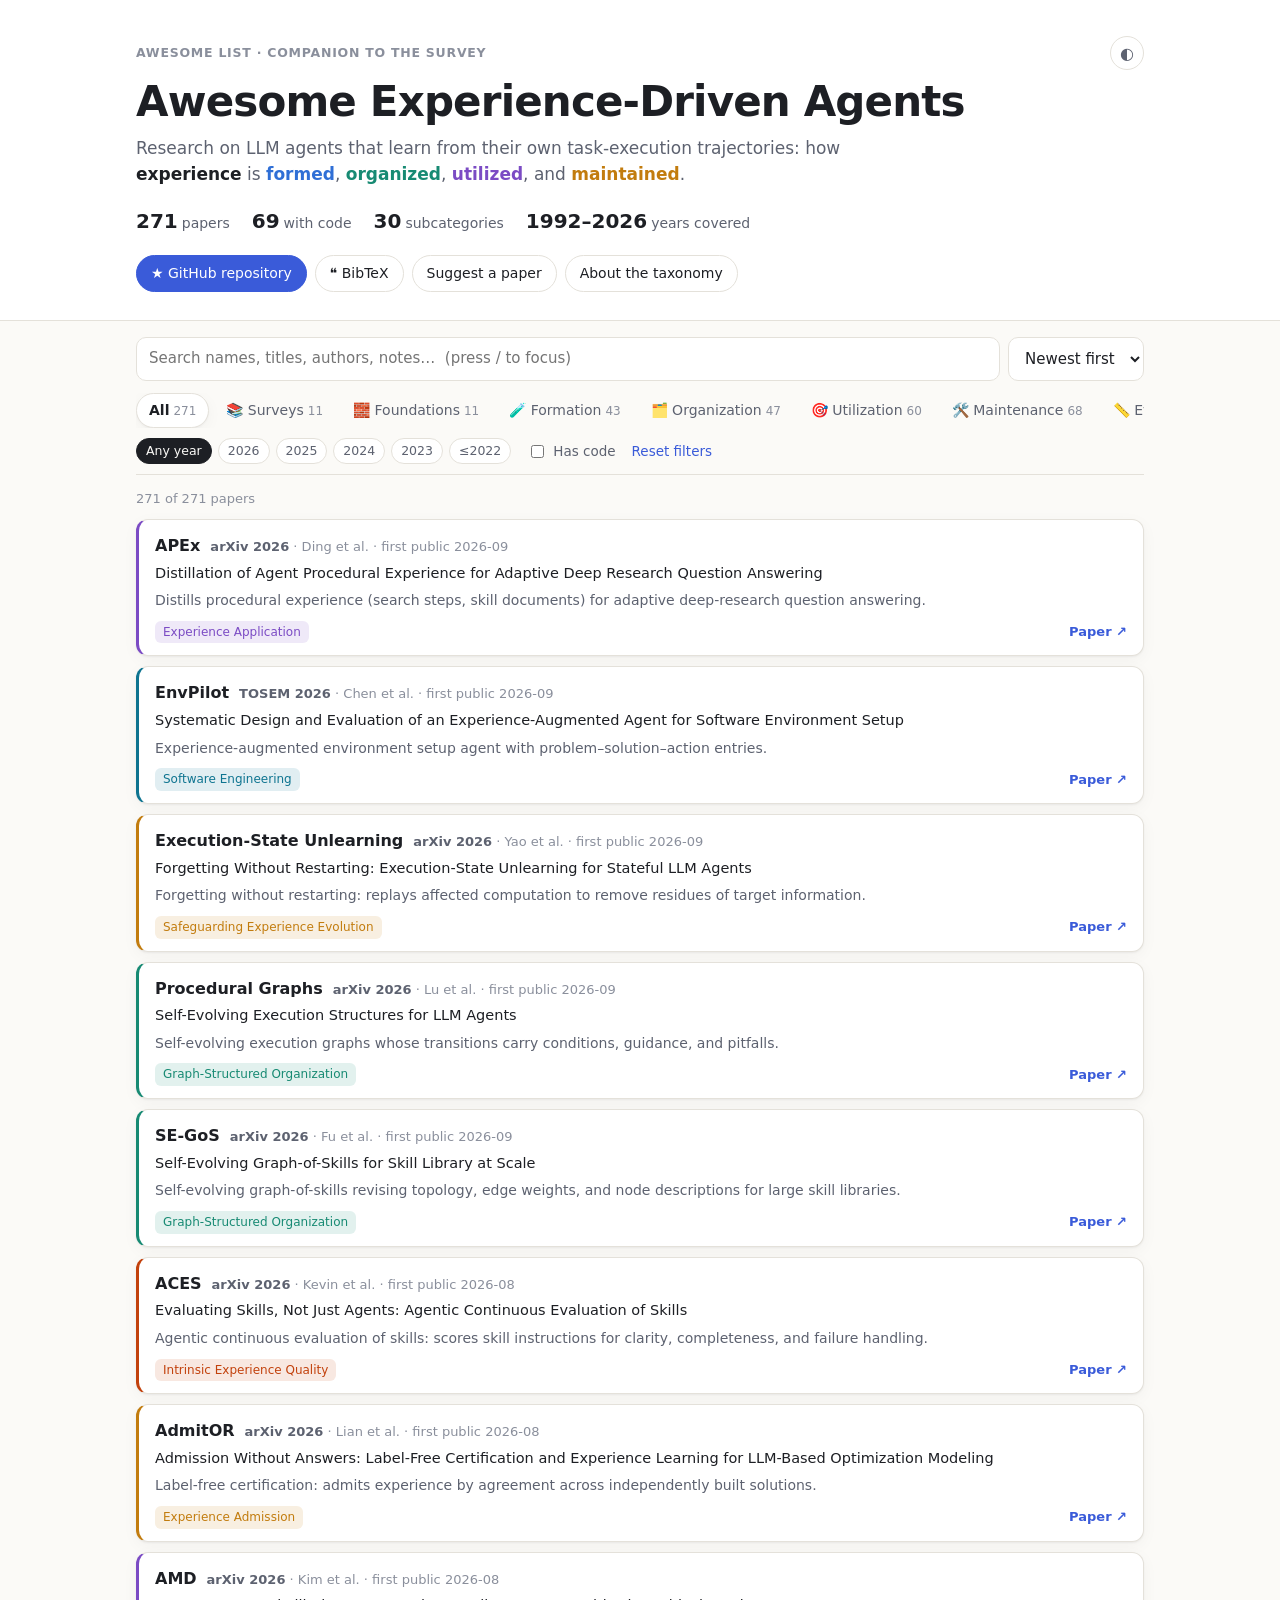
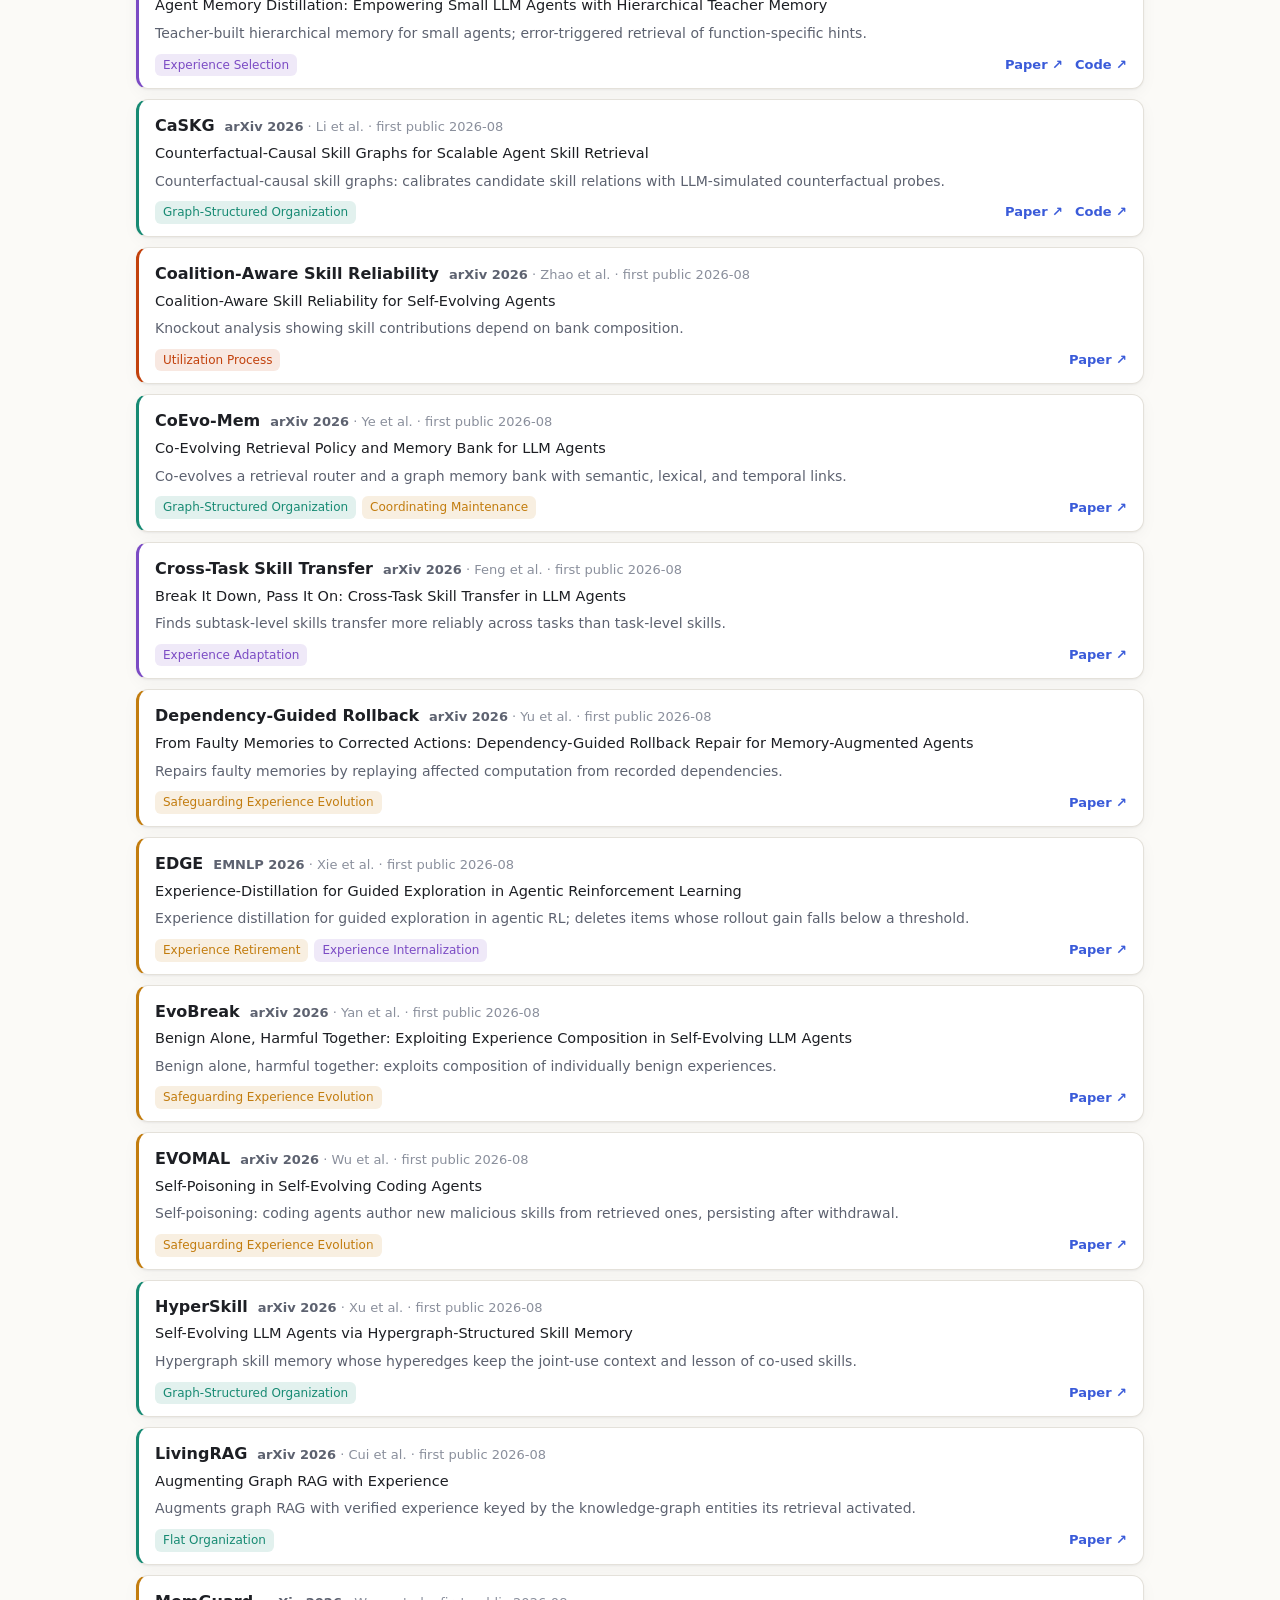
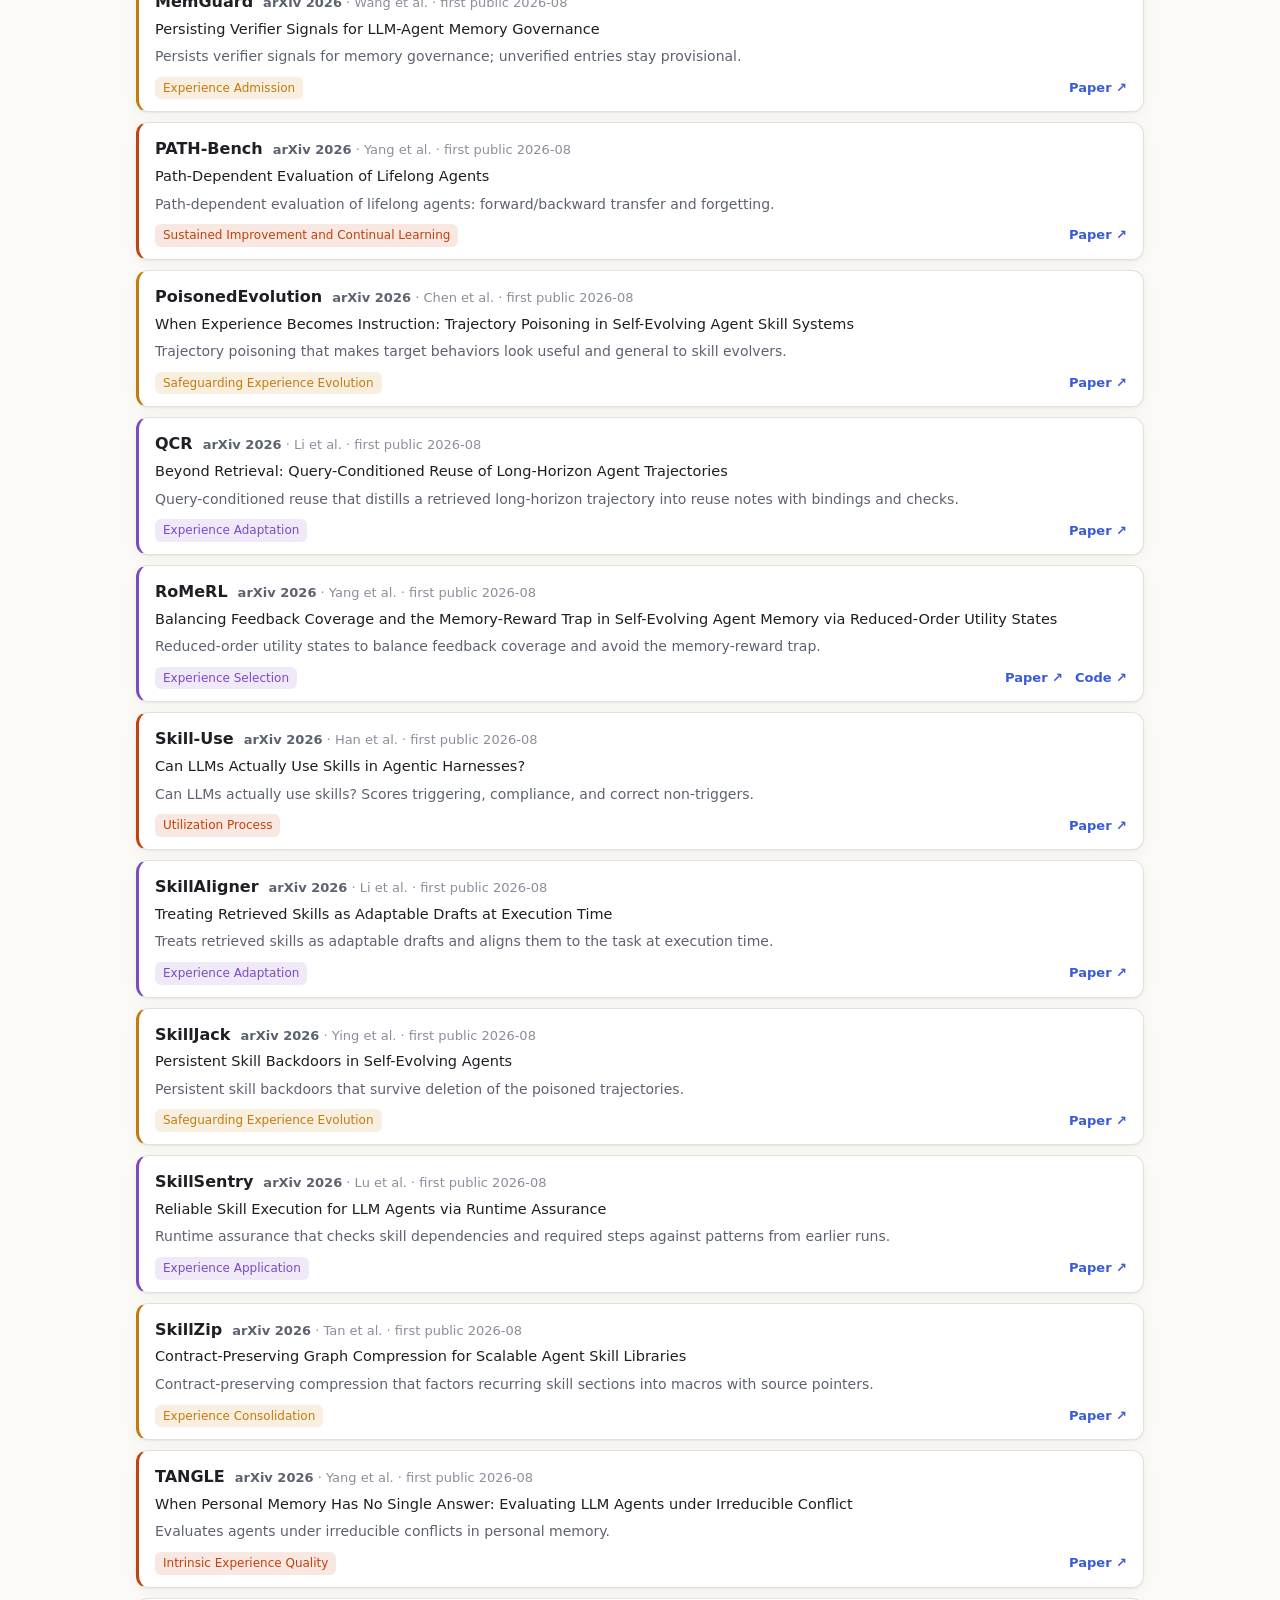
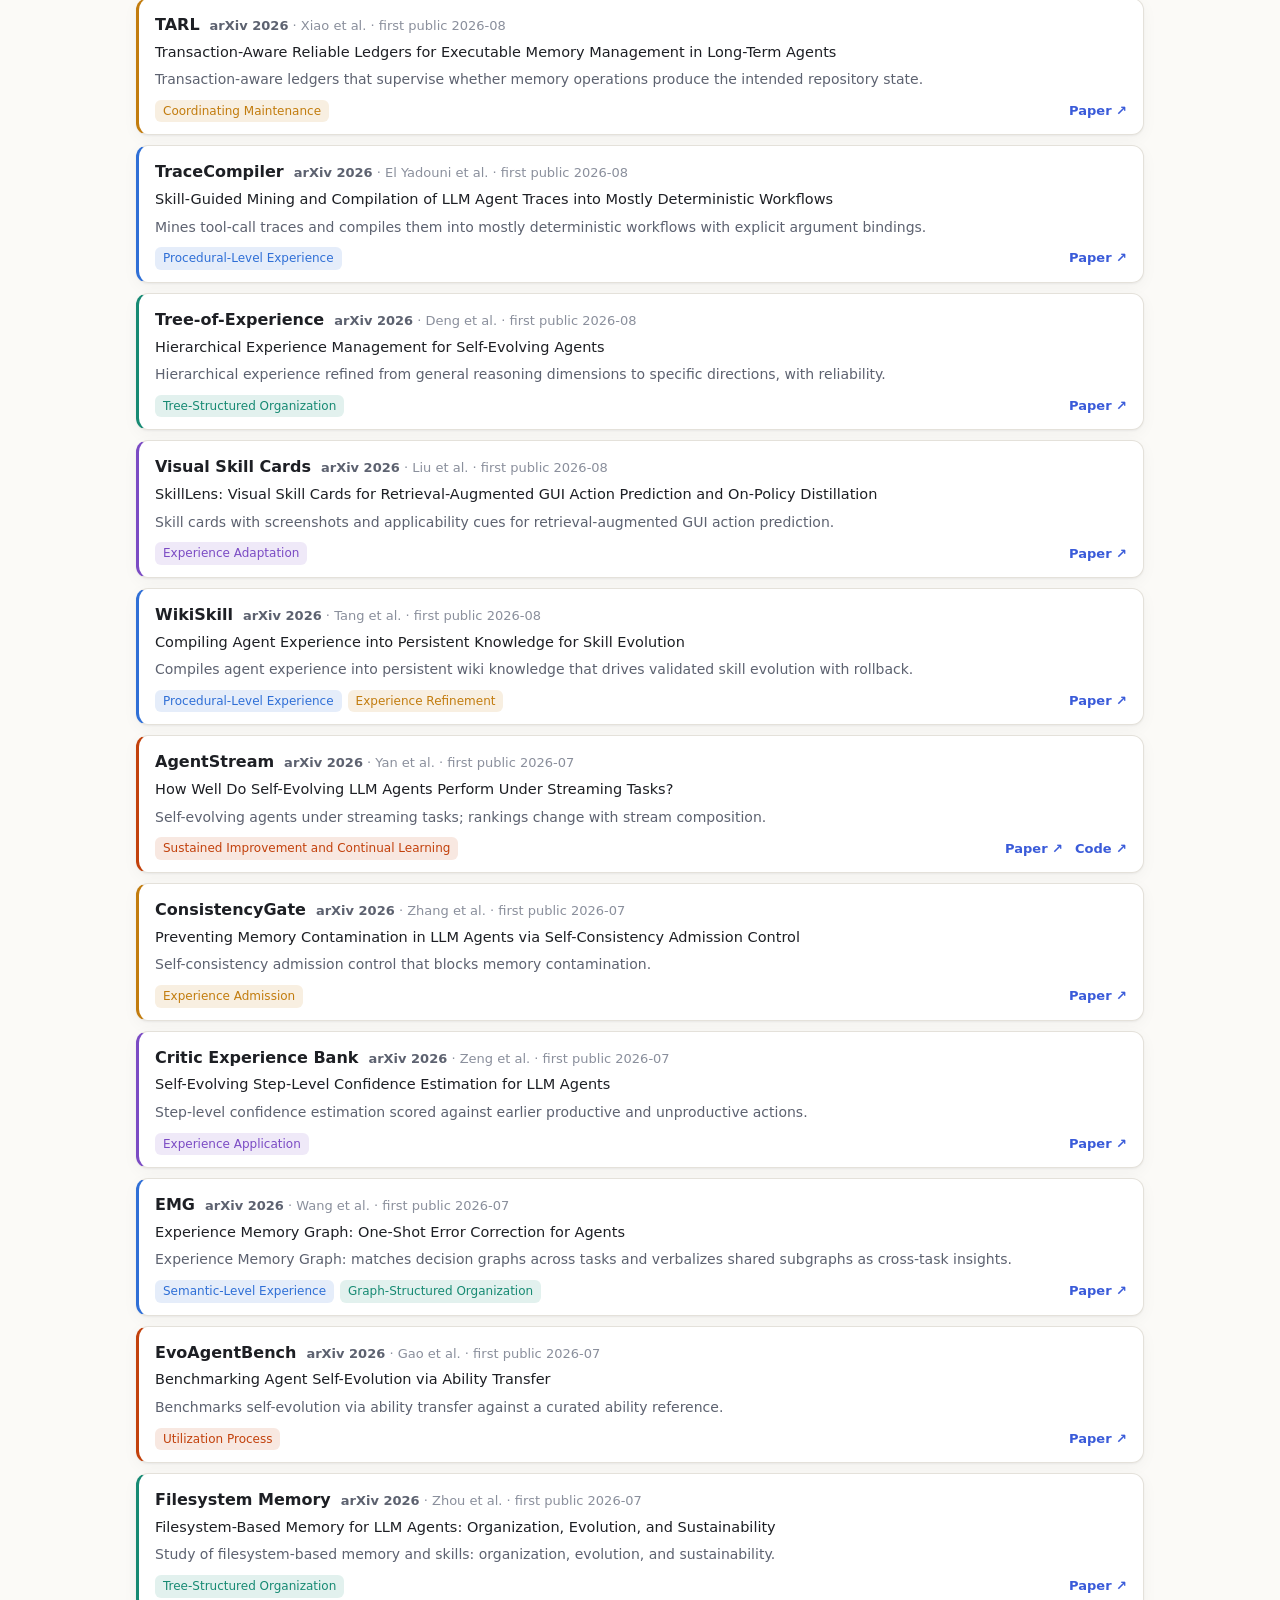
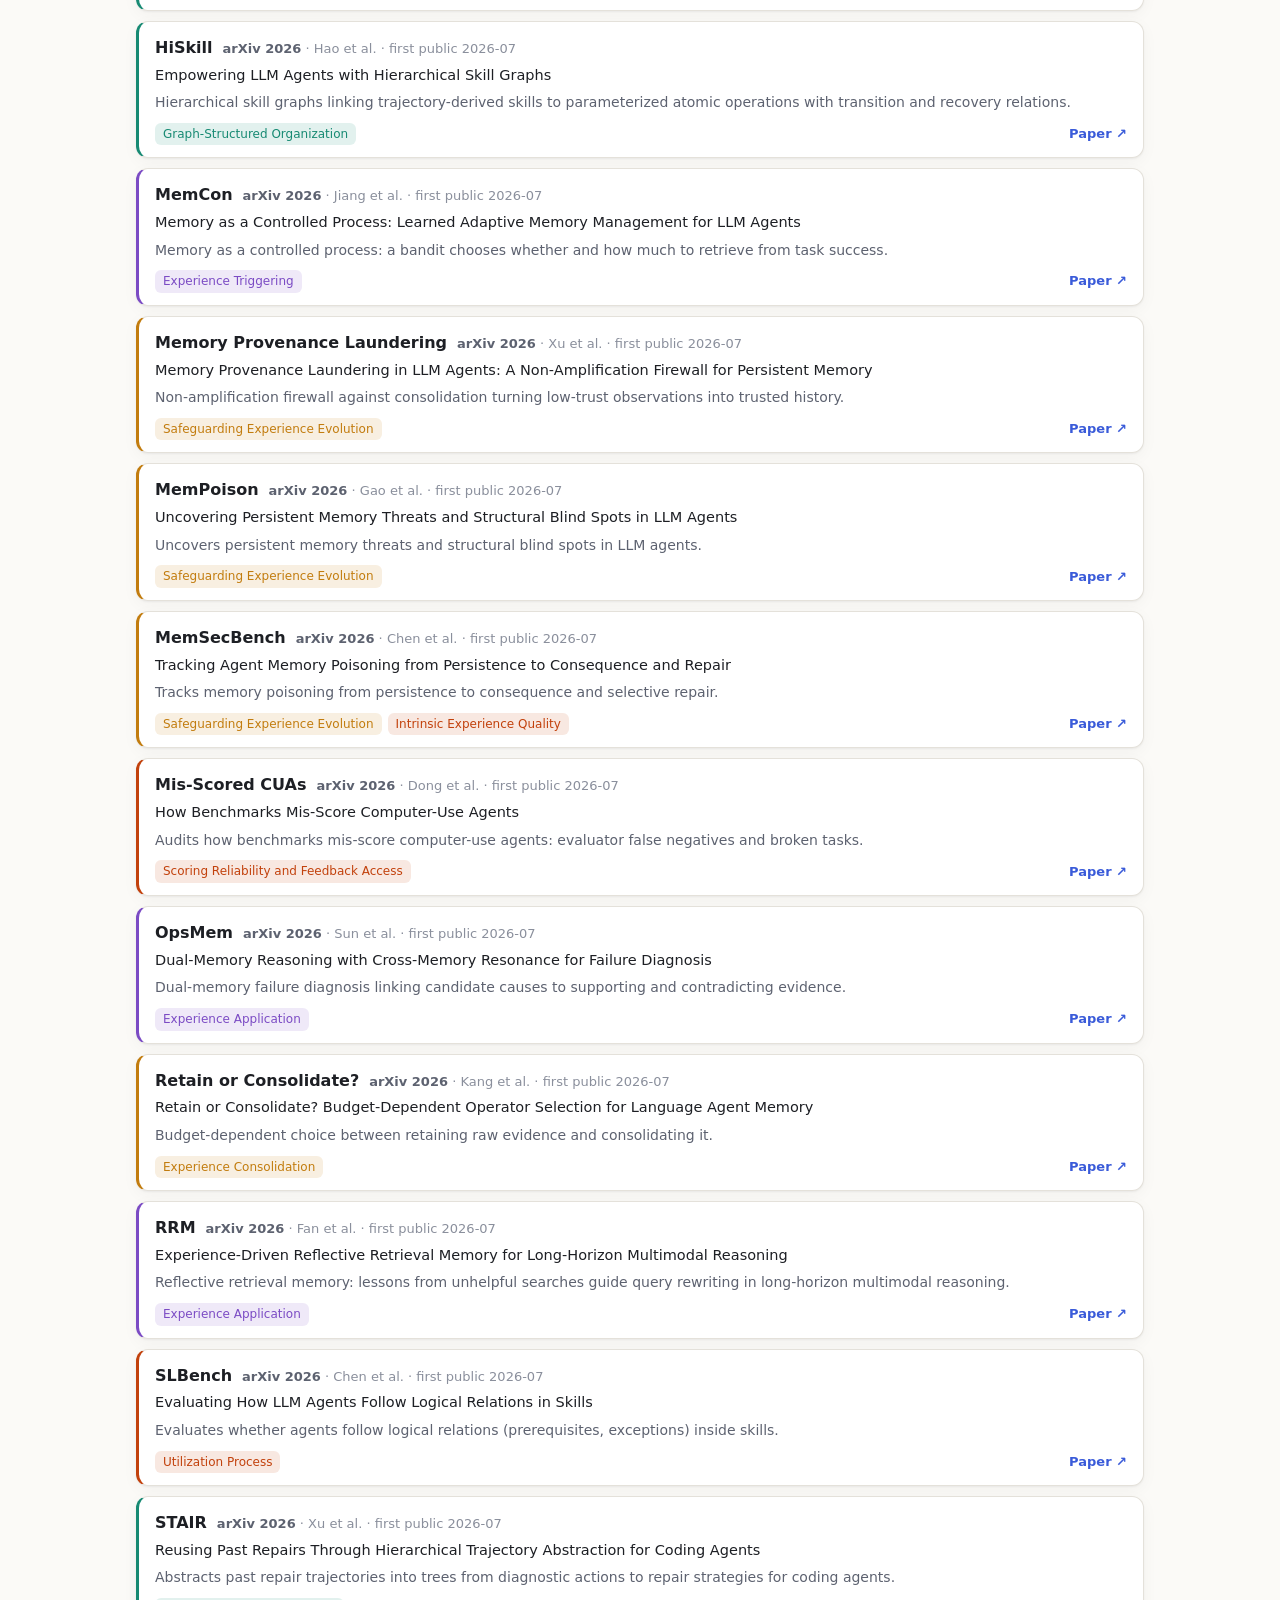
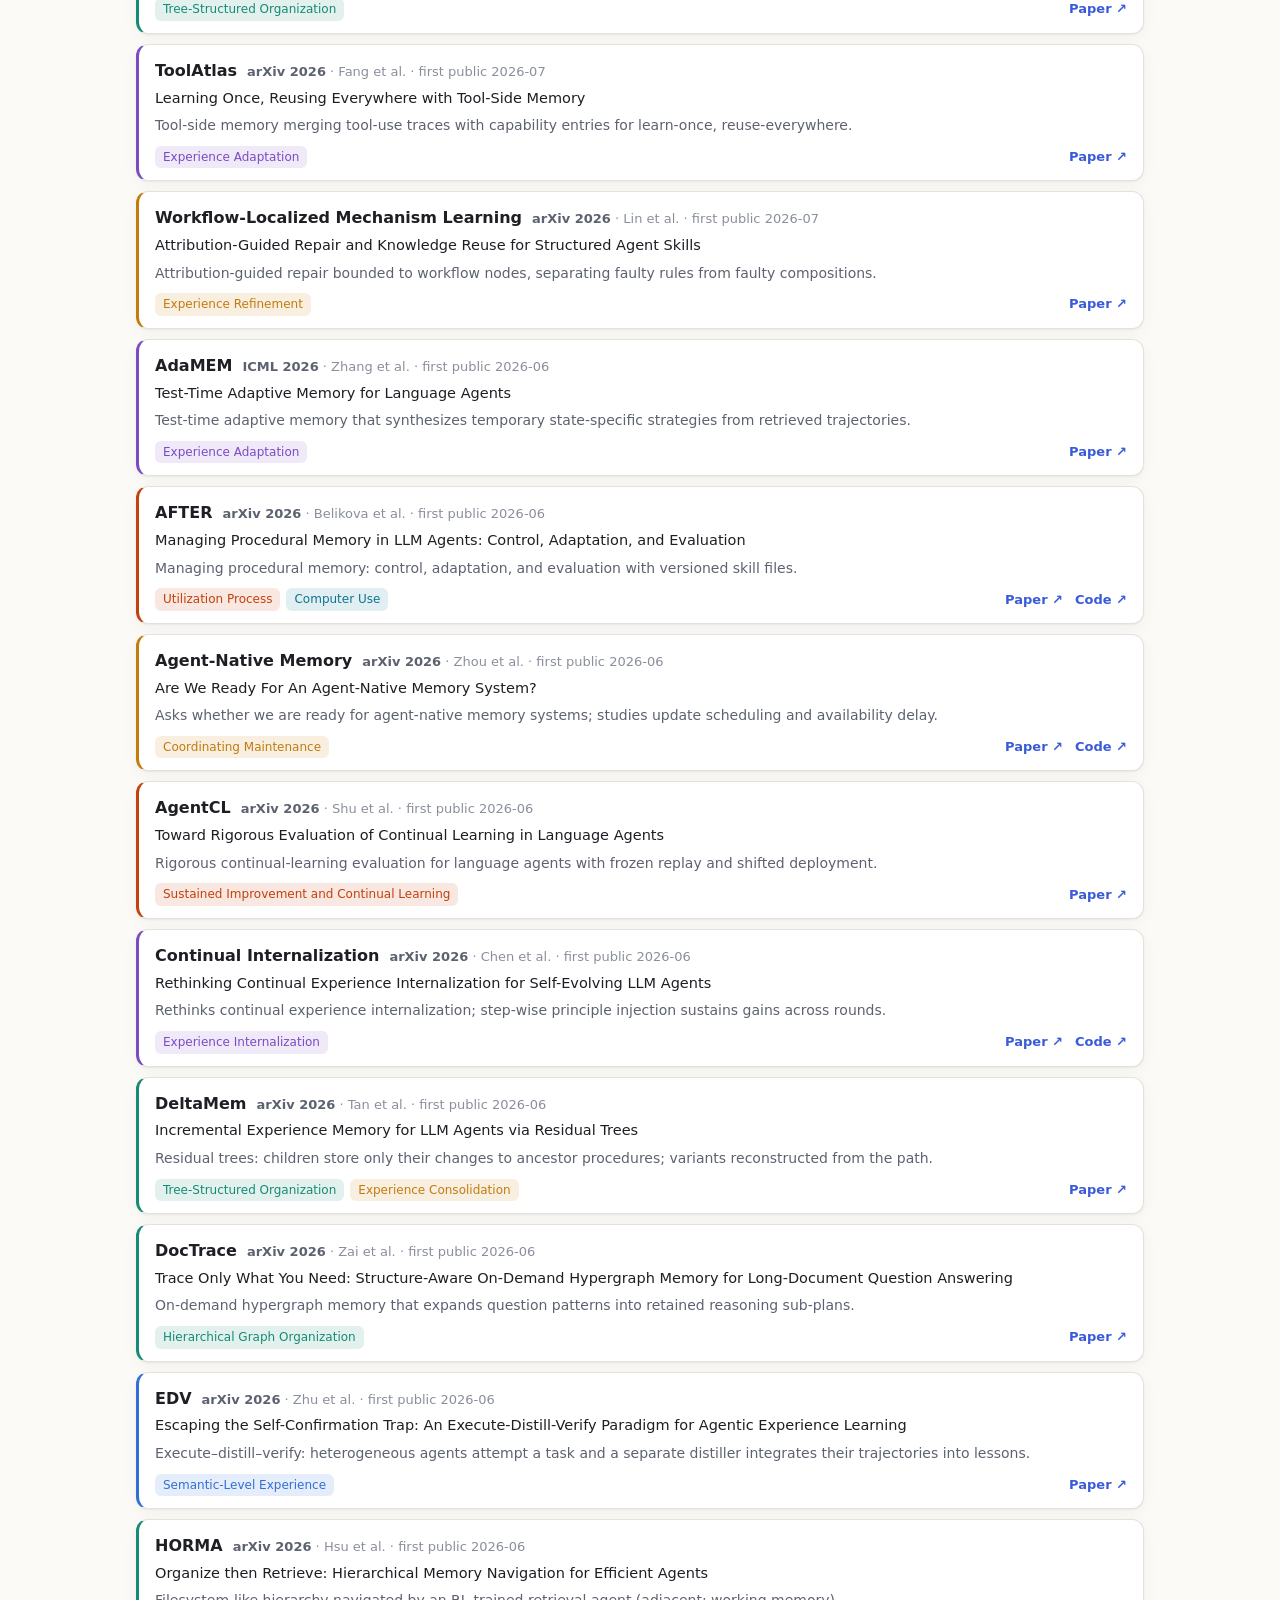
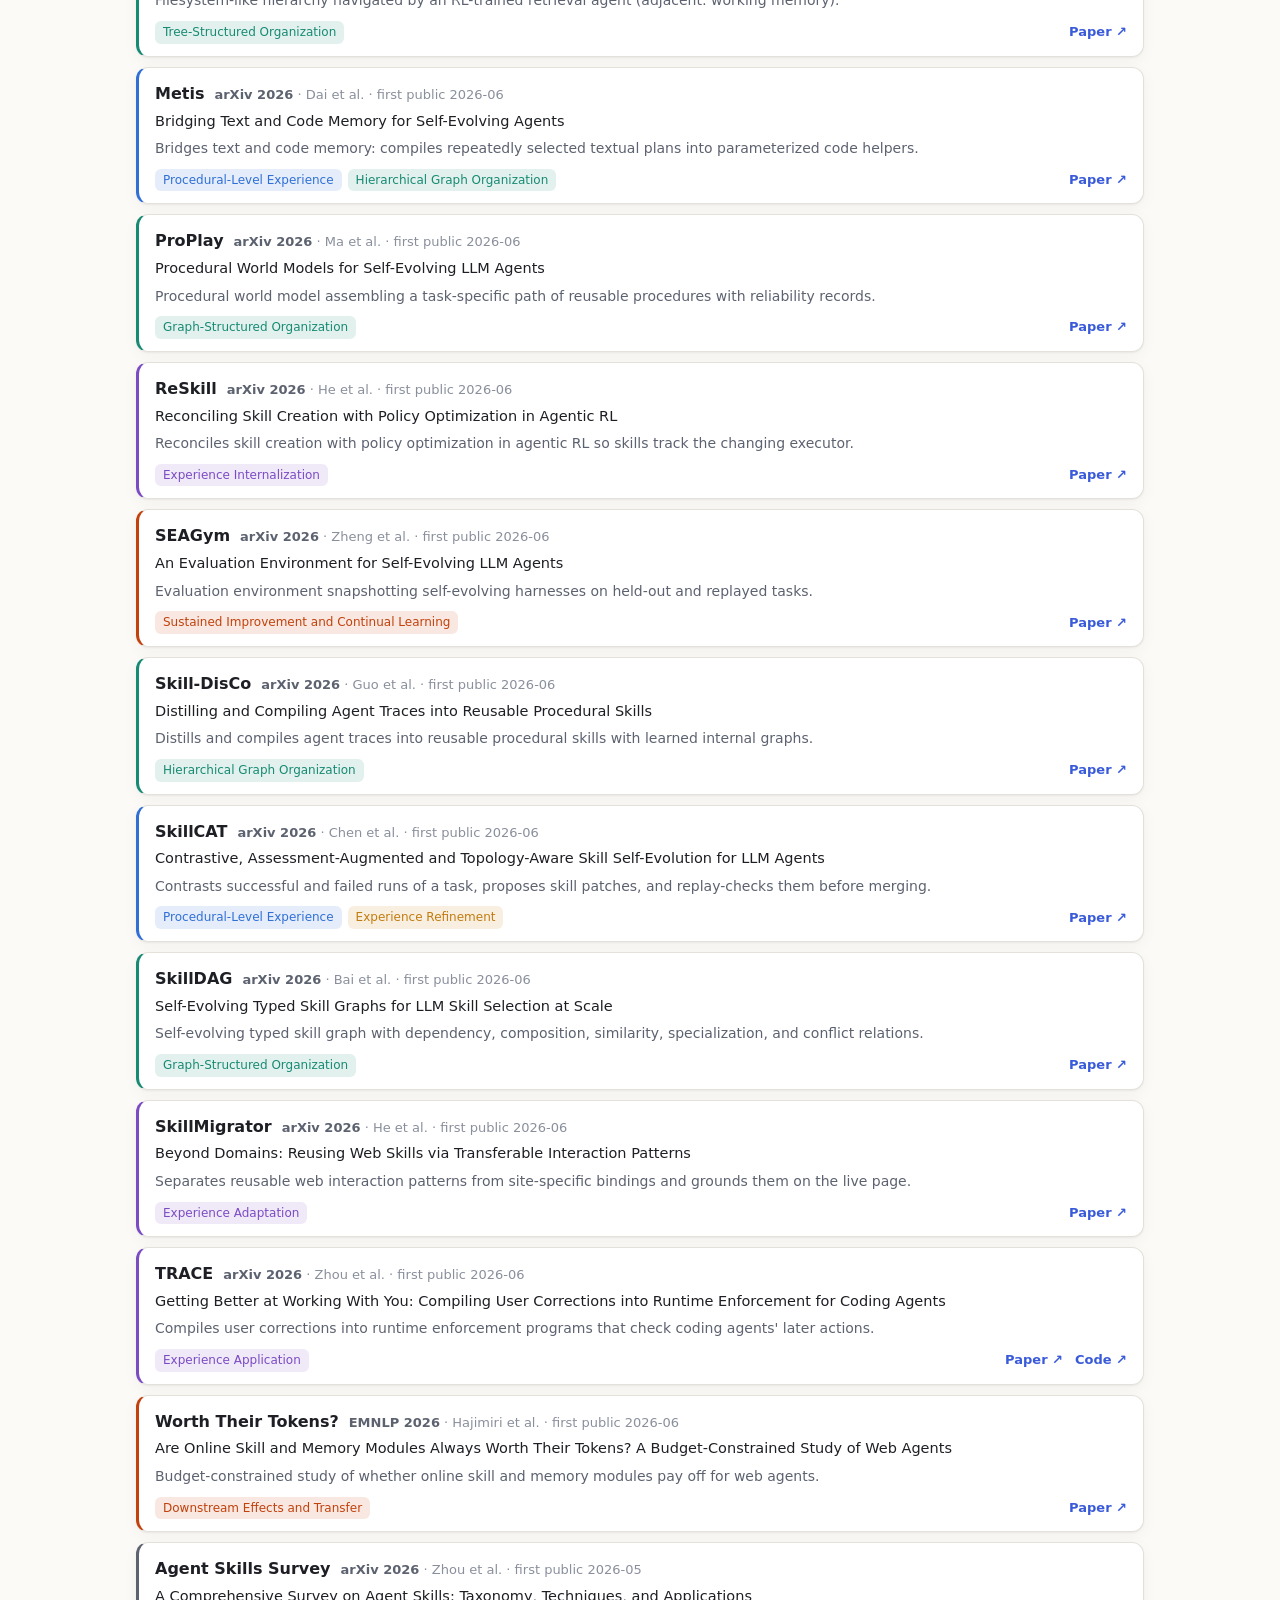
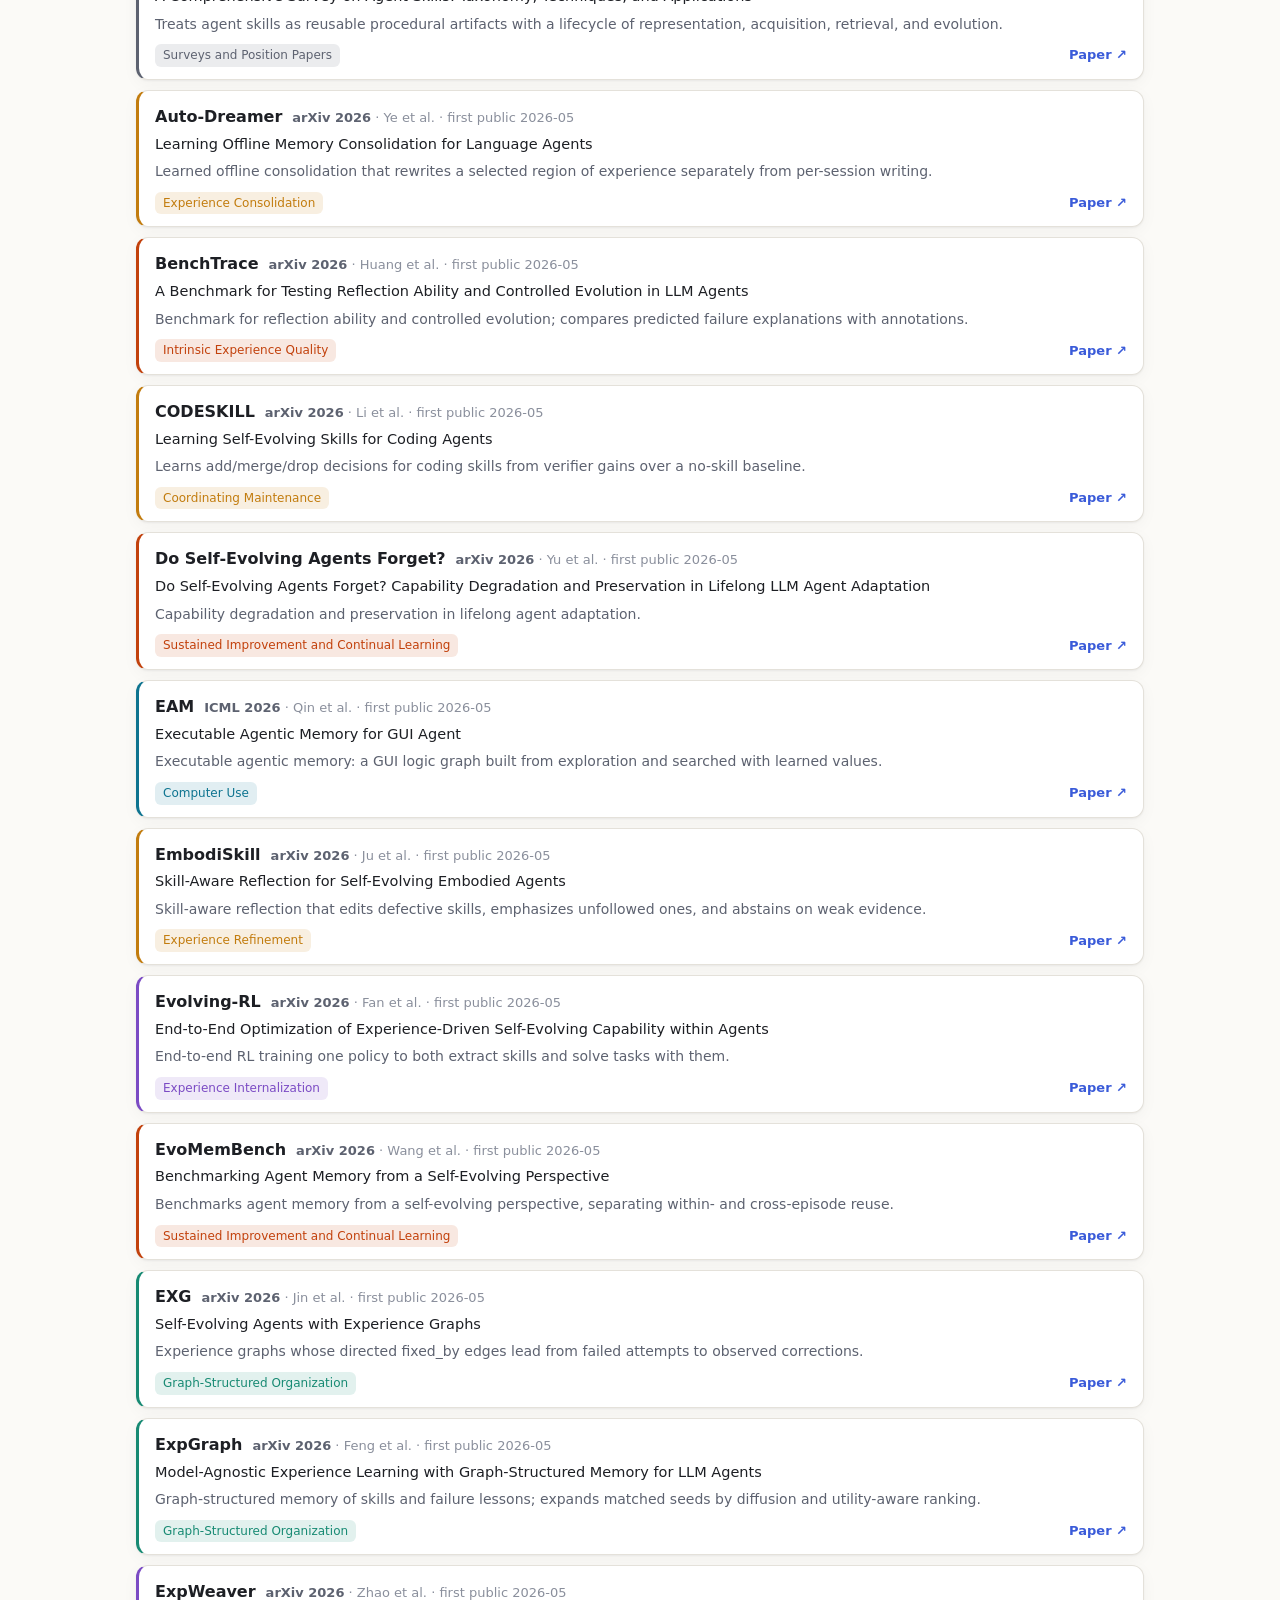
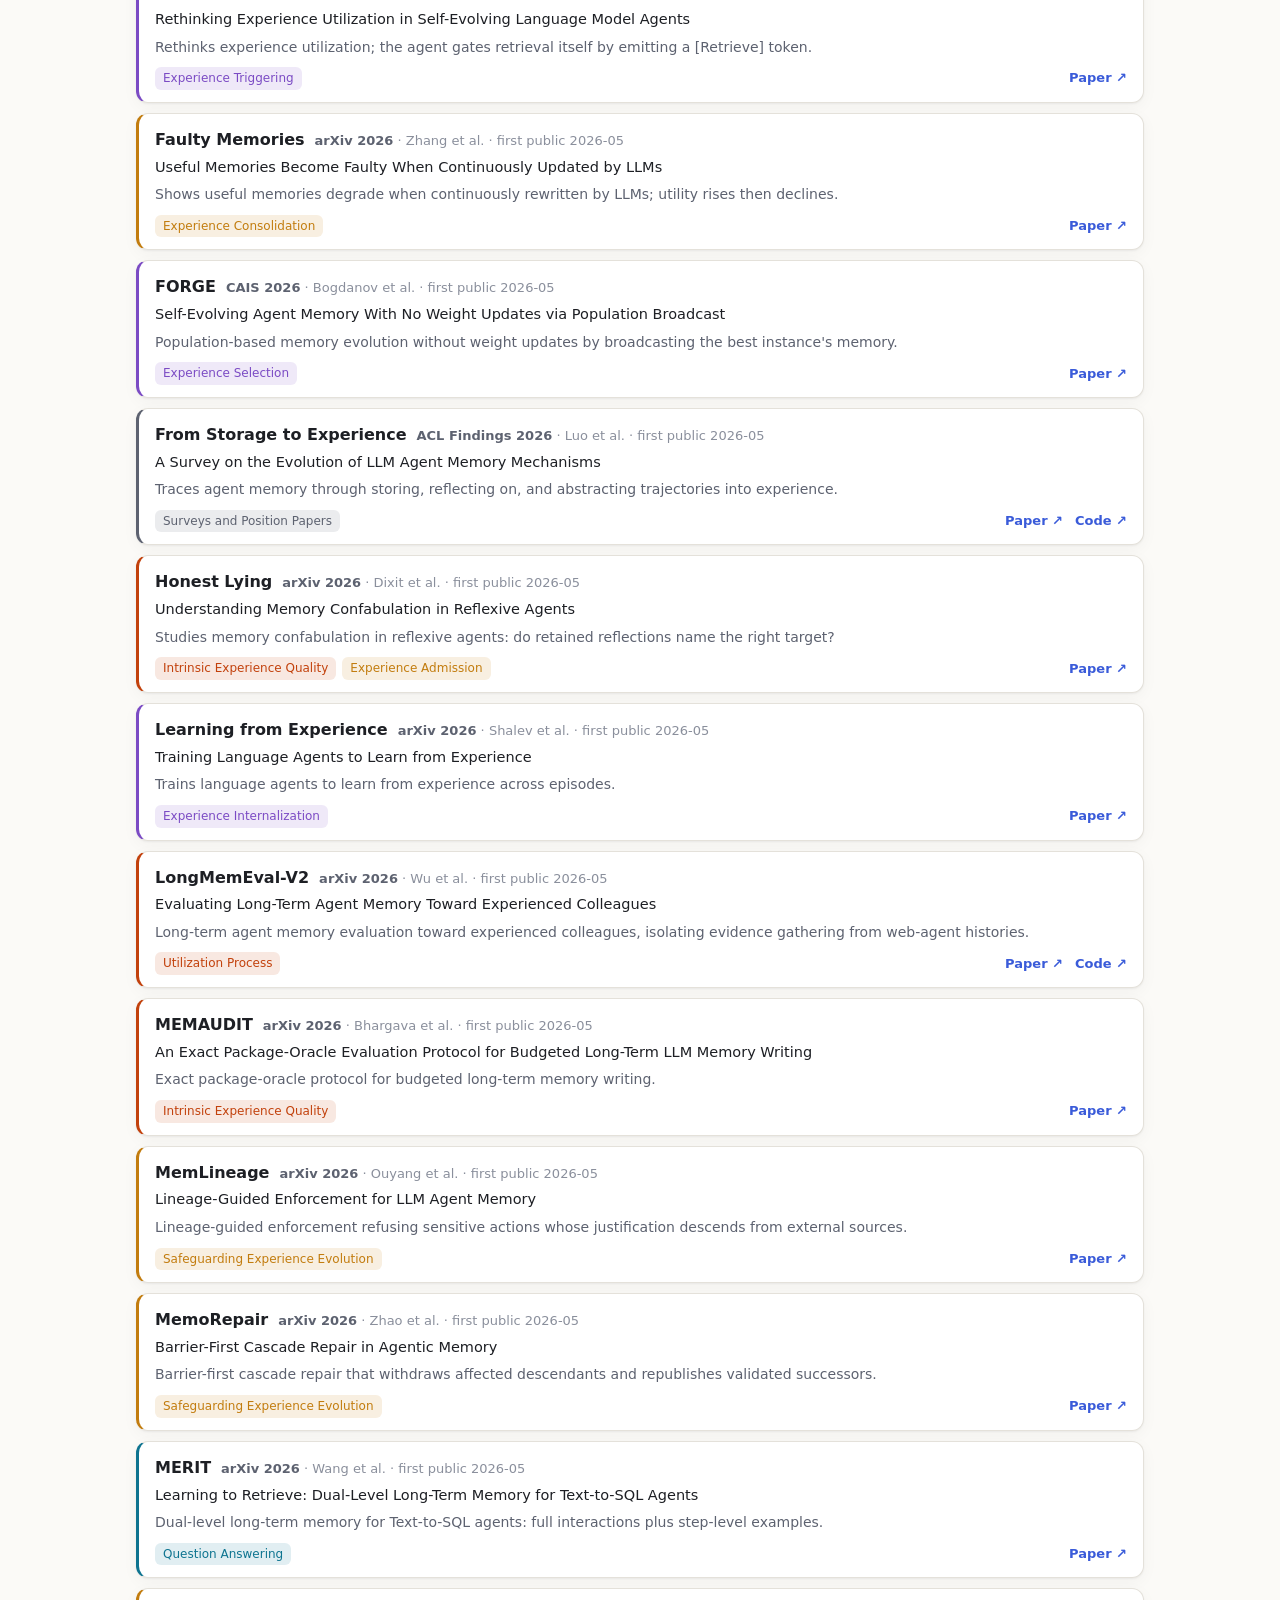
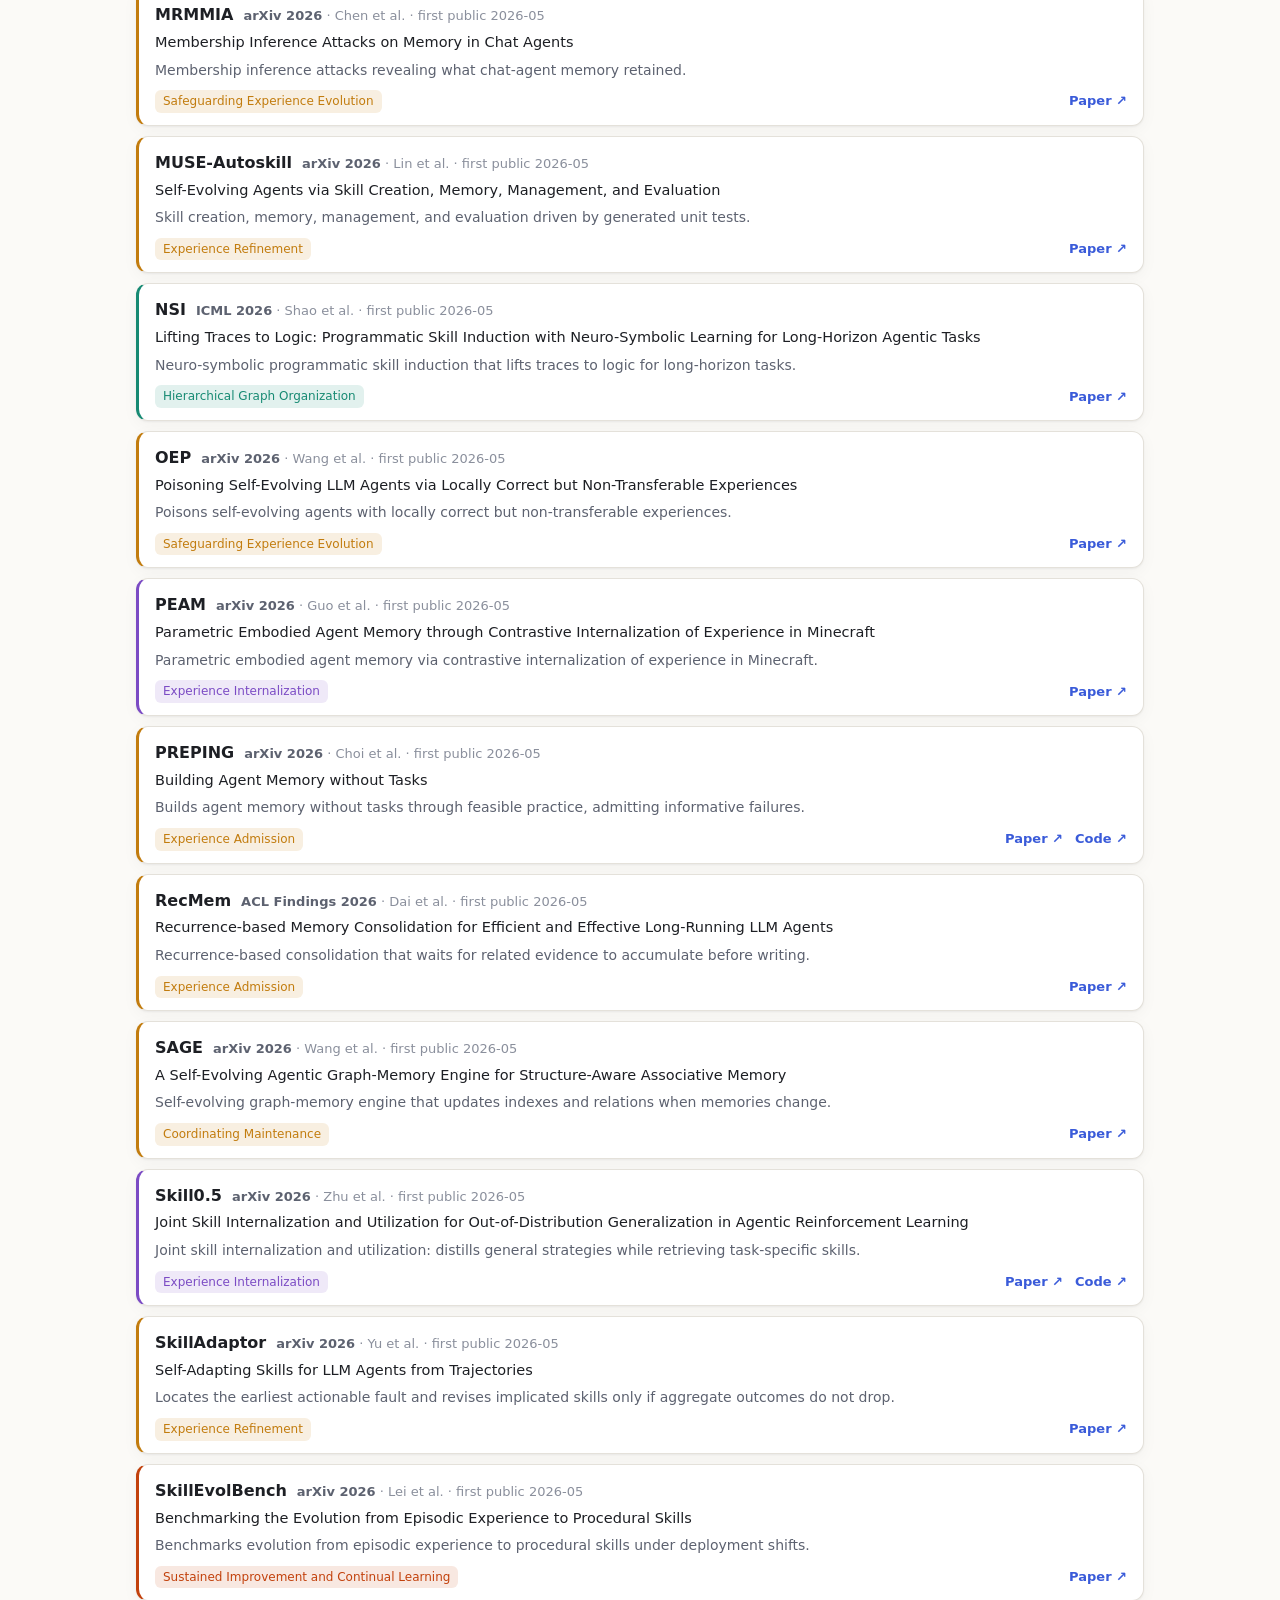
==== commit 8895dd06: "Add a BibTeX button with a copyable citation dialog The survey's BibTeX now lives in data/citation.b" ====
--- a/docs/index.html
+++ b/docs/index.html
@@ -24,6 +24,7 @@
       <div class="stats" id="stats" aria-live="polite"></div>
       <div class="hero-links">
         <a class="btn primary" href="https://github.com/xiaohuiyan/awesome-experience-driven-agents">★ GitHub repository</a>
+        <button class="btn" type="button" data-open-bibtex aria-haspopup="dialog">❝ BibTeX</button>
         <a class="btn" href="https://github.com/xiaohuiyan/awesome-experience-driven-agents/blob/main/CONTRIBUTING.md">Suggest a paper</a>
         <a class="btn" href="#about">About the taxonomy</a>
       </div>
@@ -74,8 +75,25 @@
     </section>
   </main>
 
+  <dialog id="bibtex-dialog" aria-labelledby="bibtex-title">
+    <div class="dialog-inner">
+      <div class="dialog-head">
+        <h2 id="bibtex-title">Cite this survey</h2>
+        <button class="icon-btn" type="button" data-close aria-label="Close">✕</button>
+      </div>
+      <p class="muted">If this list helps your research, please cite
+        <em>From Trajectories to Experience: A Survey of Experience-Driven LLM Agents</em>.</p>
+      <pre class="bibtex"><code id="bibtex-code"></code></pre>
+      <div class="dialog-actions">
+        <span class="copy-status" id="bibtex-status" role="status" aria-live="polite"></span>
+        <button class="btn primary" type="button" id="bibtex-copy">Copy BibTeX</button>
+      </div>
+    </div>
+  </dialog>
+
   <footer class="wrap footer">
-    <p>Data: <a href="https://github.com/xiaohuiyan/awesome-experience-driven-agents/blob/main/data/papers.yaml">data/papers.yaml</a> ·
+    <p><button class="link-btn" type="button" data-open-bibtex>Cite the survey (BibTeX)</button> ·
+      Data: <a href="https://github.com/xiaohuiyan/awesome-experience-driven-agents/blob/main/data/papers.yaml">data/papers.yaml</a> ·
       Licensed <a href="https://github.com/xiaohuiyan/awesome-experience-driven-agents/blob/main/LICENSE">CC0-1.0</a> ·
       Corrections and additions welcome via <a href="https://github.com/xiaohuiyan/awesome-experience-driven-agents/issues">issues</a> or pull requests.</p>
   </footer>
--- a/docs/style.css
+++ b/docs/style.css
@@ -97,6 +97,7 @@
   color: var(--text); background: var(--surface); font-size: 14px; font-weight: 500;
 }
 .btn:hover { text-decoration: none; border-color: var(--faint); }
+button.btn { cursor: pointer; font-family: inherit; line-height: inherit; }
 .btn.primary { background: var(--accent); border-color: var(--accent); color: var(--accent-ink); }
 .icon-btn {
   border: 1px solid var(--border); background: var(--surface); color: var(--muted); width: 34px; height: 34px;
@@ -180,6 +181,26 @@
 .defs li { margin: 4px 0; }
 .muted { color: var(--muted); font-size: 14px; }
 .footer { border-top: 1px solid var(--border); padding: 18px 16px 40px; color: var(--faint); font-size: 13px; }
+.footer .link-btn { margin: 0; font-size: 13px; }
+
+/* BibTeX dialog */
+#bibtex-dialog {
+  width: min(720px, calc(100vw - 32px)); padding: 0; border: 1px solid var(--border); border-radius: 14px;
+  background: var(--surface); color: var(--text); box-shadow: 0 24px 64px rgba(10, 12, 18, .28);
+}
+#bibtex-dialog::backdrop { background: rgba(10, 12, 18, .5); backdrop-filter: blur(2px); }
+.dialog-inner { padding: 18px 20px 16px; }
+.dialog-head { display: flex; justify-content: space-between; align-items: center; gap: 12px; }
+.dialog-head h2 { margin: 0; font-size: 18px; }
+.dialog-inner .muted { margin: 6px 0 0; }
+.bibtex {
+  margin: 12px 0 14px; padding: 12px 14px; max-height: 55vh; overflow: auto;
+  background: var(--surface-2); border: 1px solid var(--border); border-radius: 10px;
+  font: 12.5px/1.6 ui-monospace, SFMono-Regular, Menlo, Consolas, monospace;
+  white-space: pre-wrap; overflow-wrap: anywhere;
+}
+.dialog-actions { display: flex; justify-content: flex-end; align-items: center; gap: 12px; }
+.copy-status { color: var(--organization); font-size: 13px; }
 
 @media (max-width: 640px) {
   .hero { padding: 24px 0 20px; }
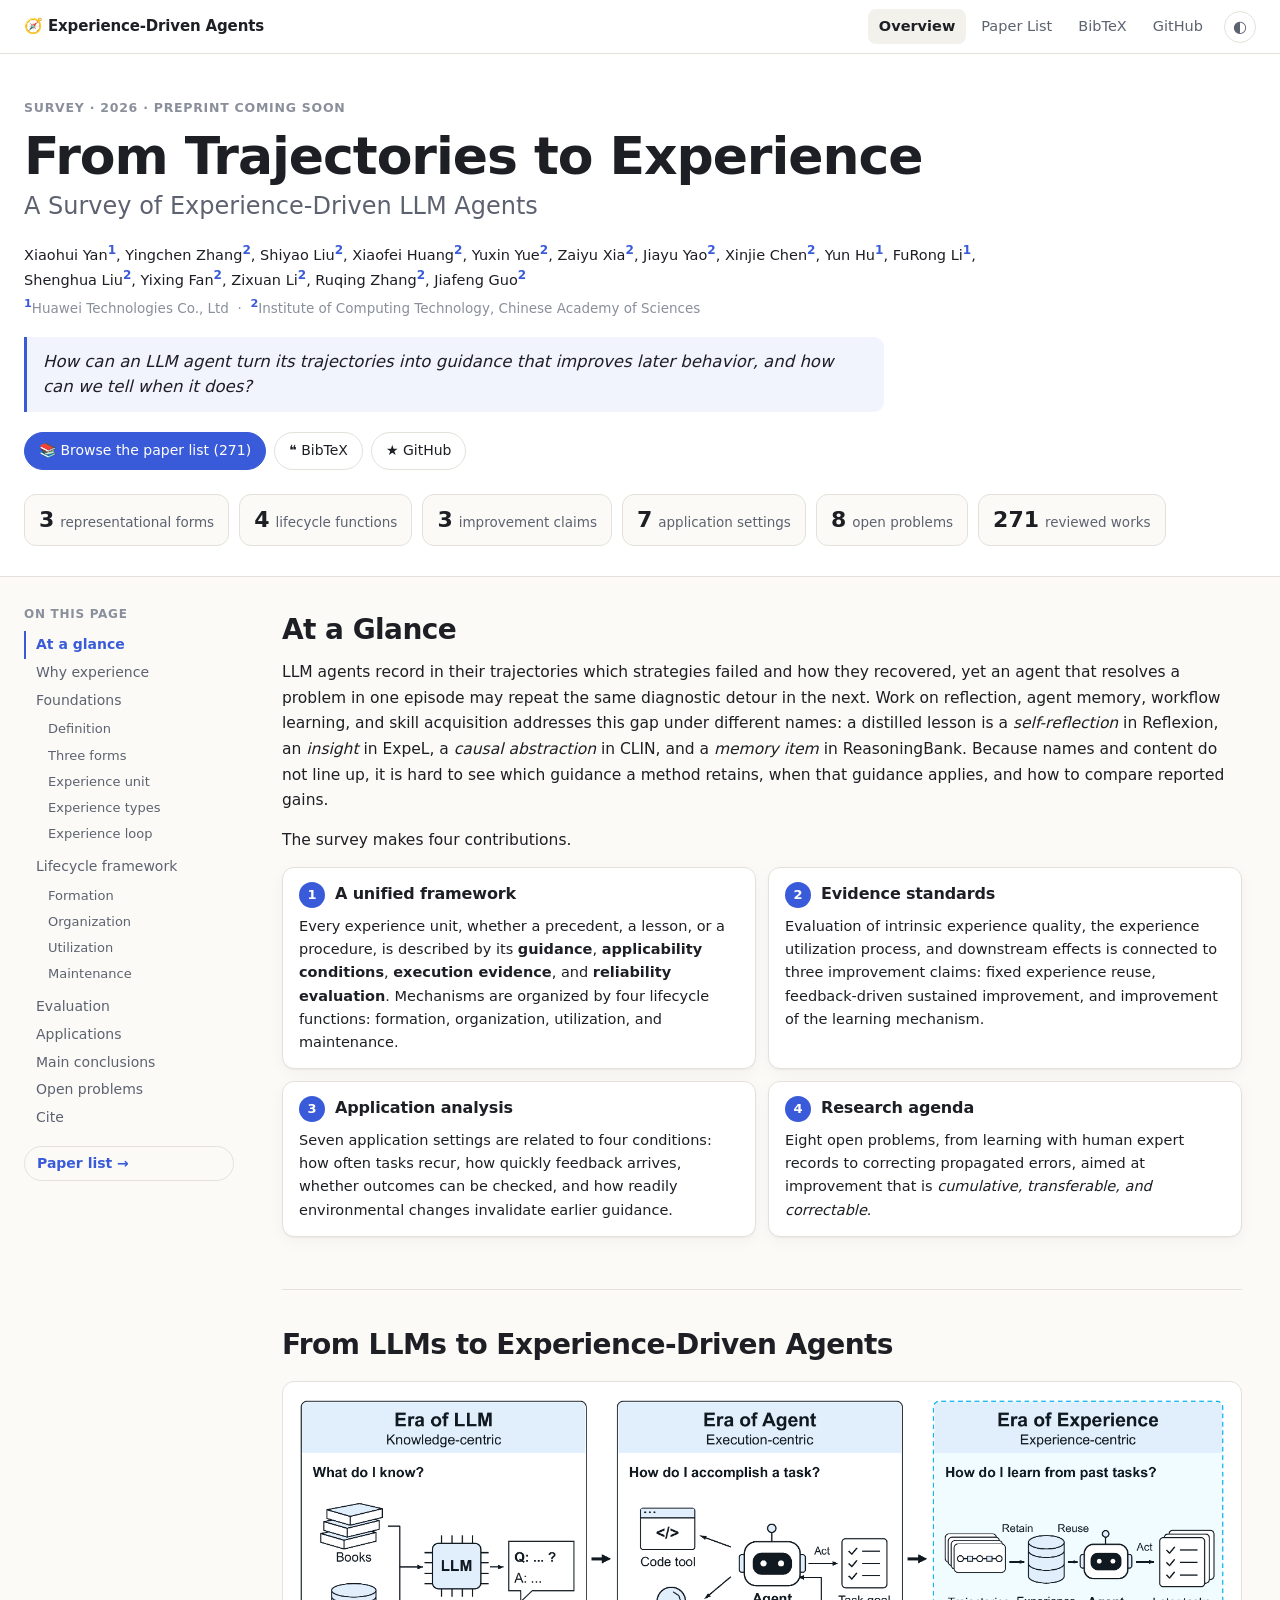
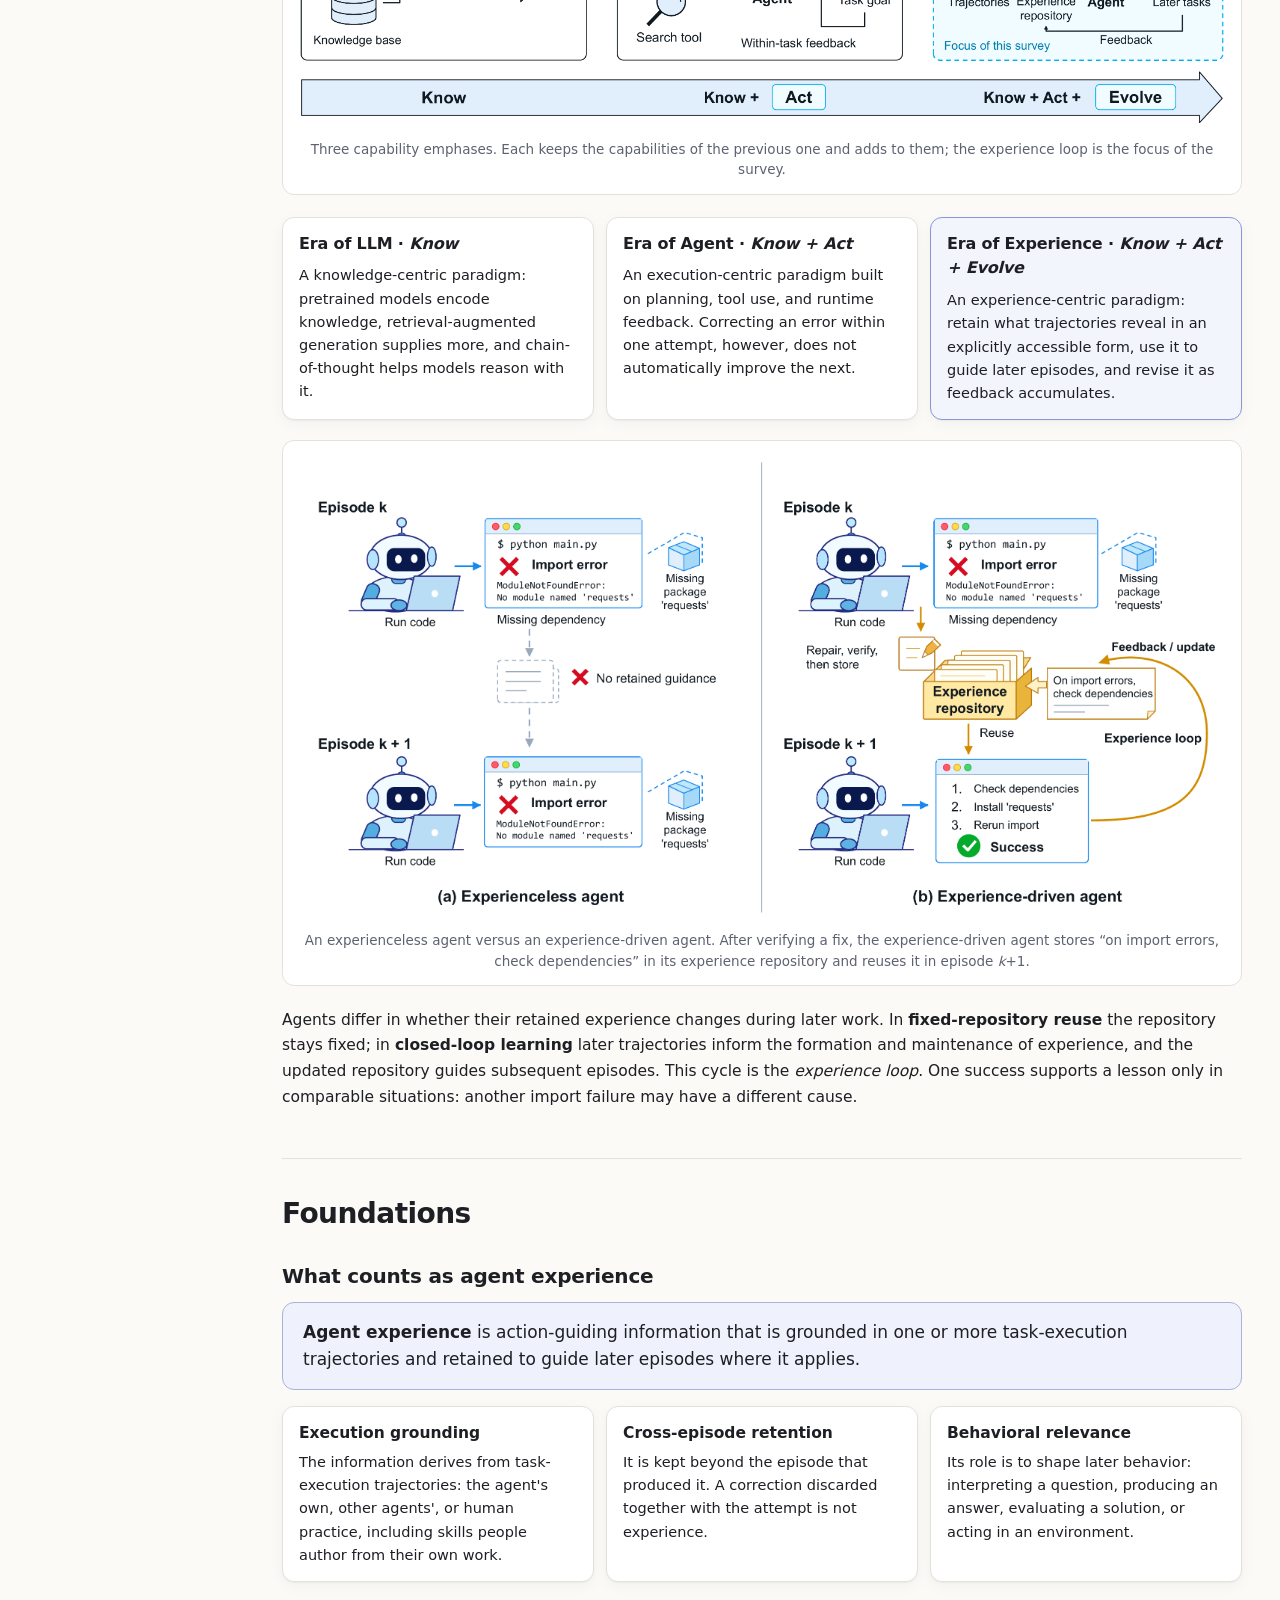
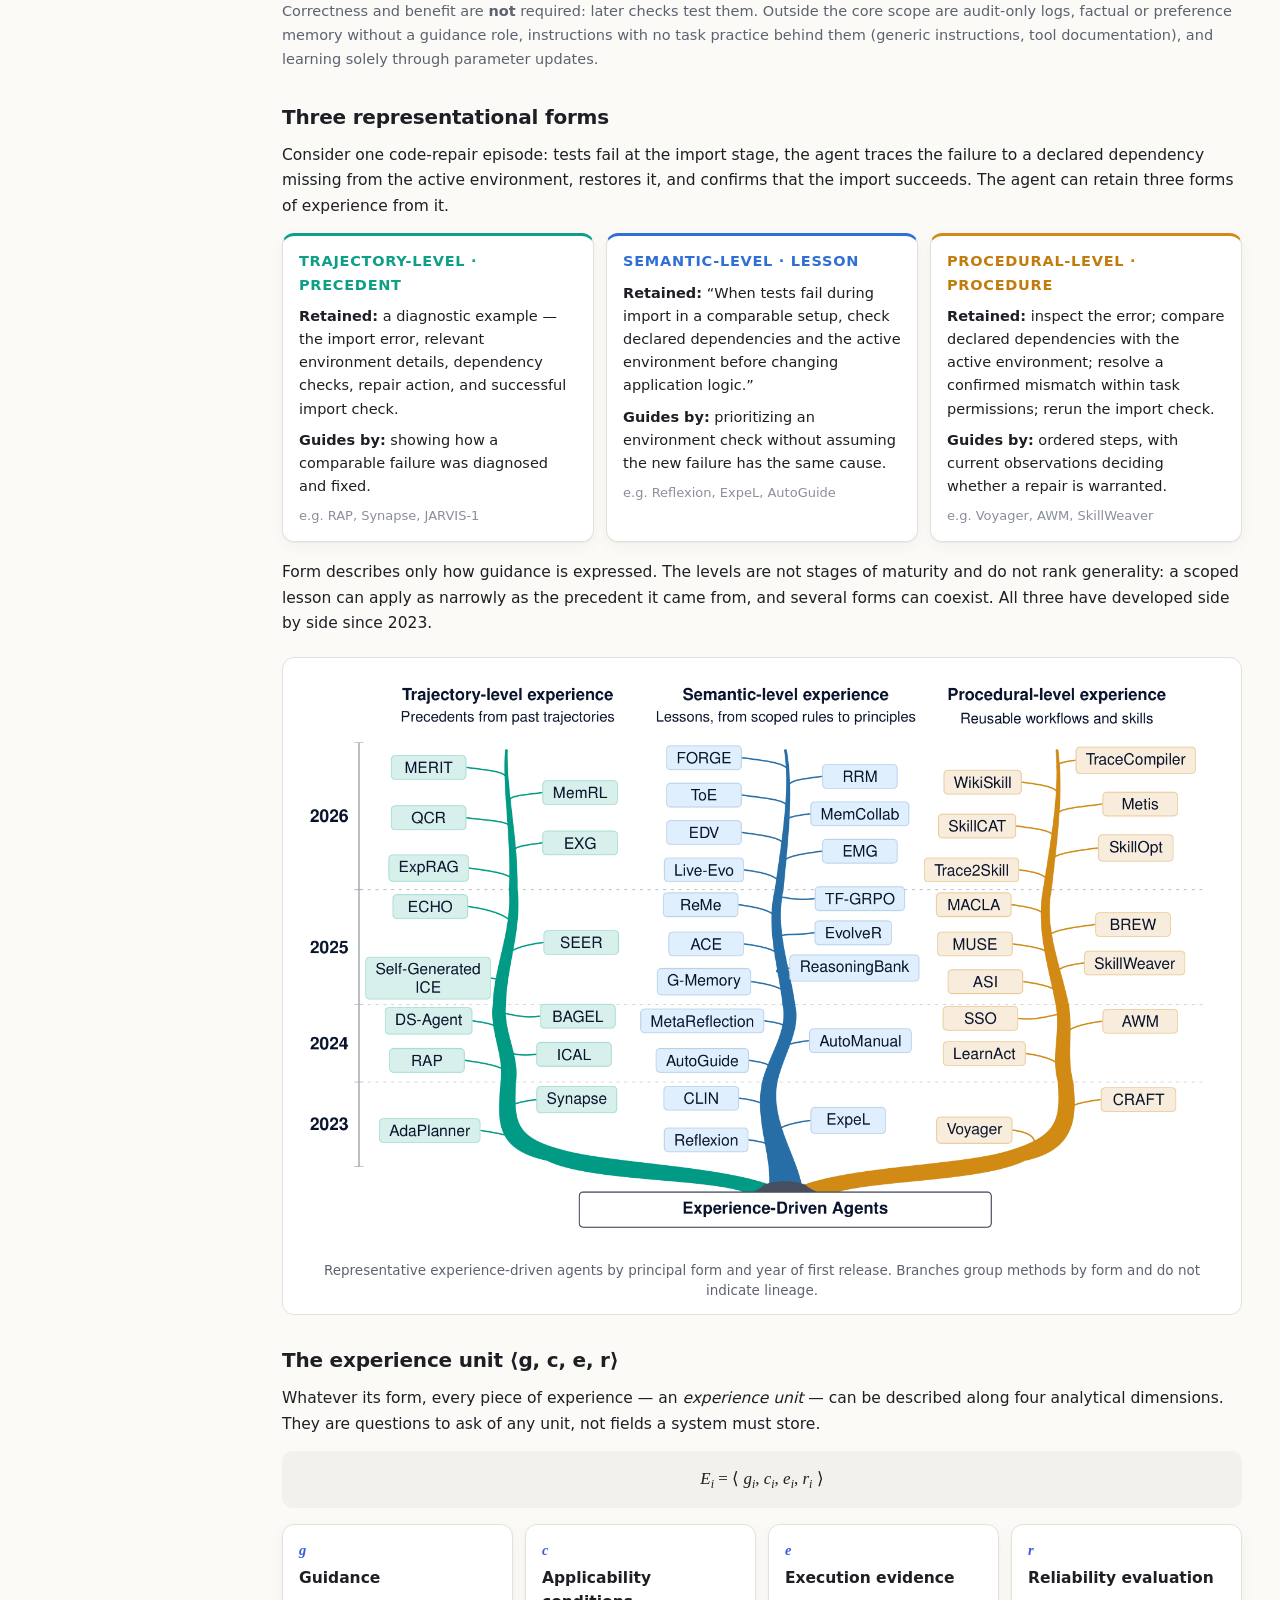
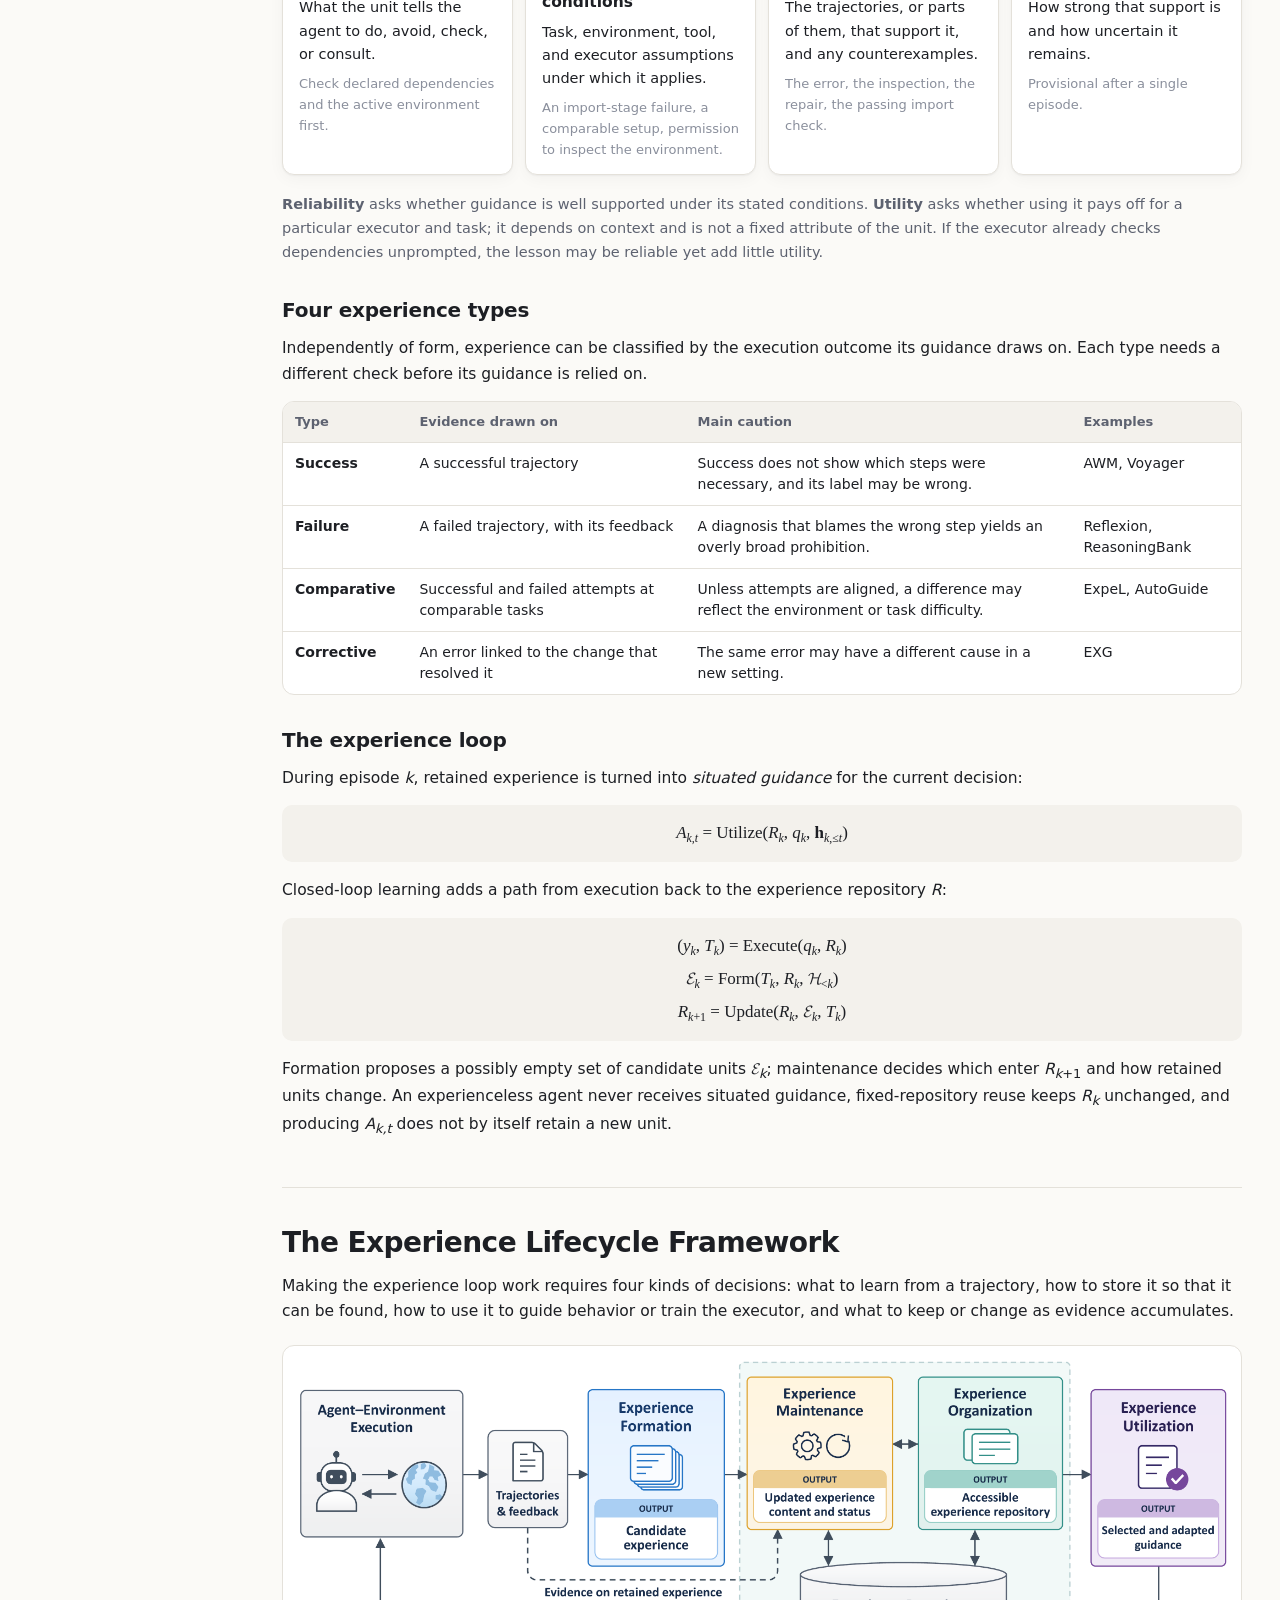
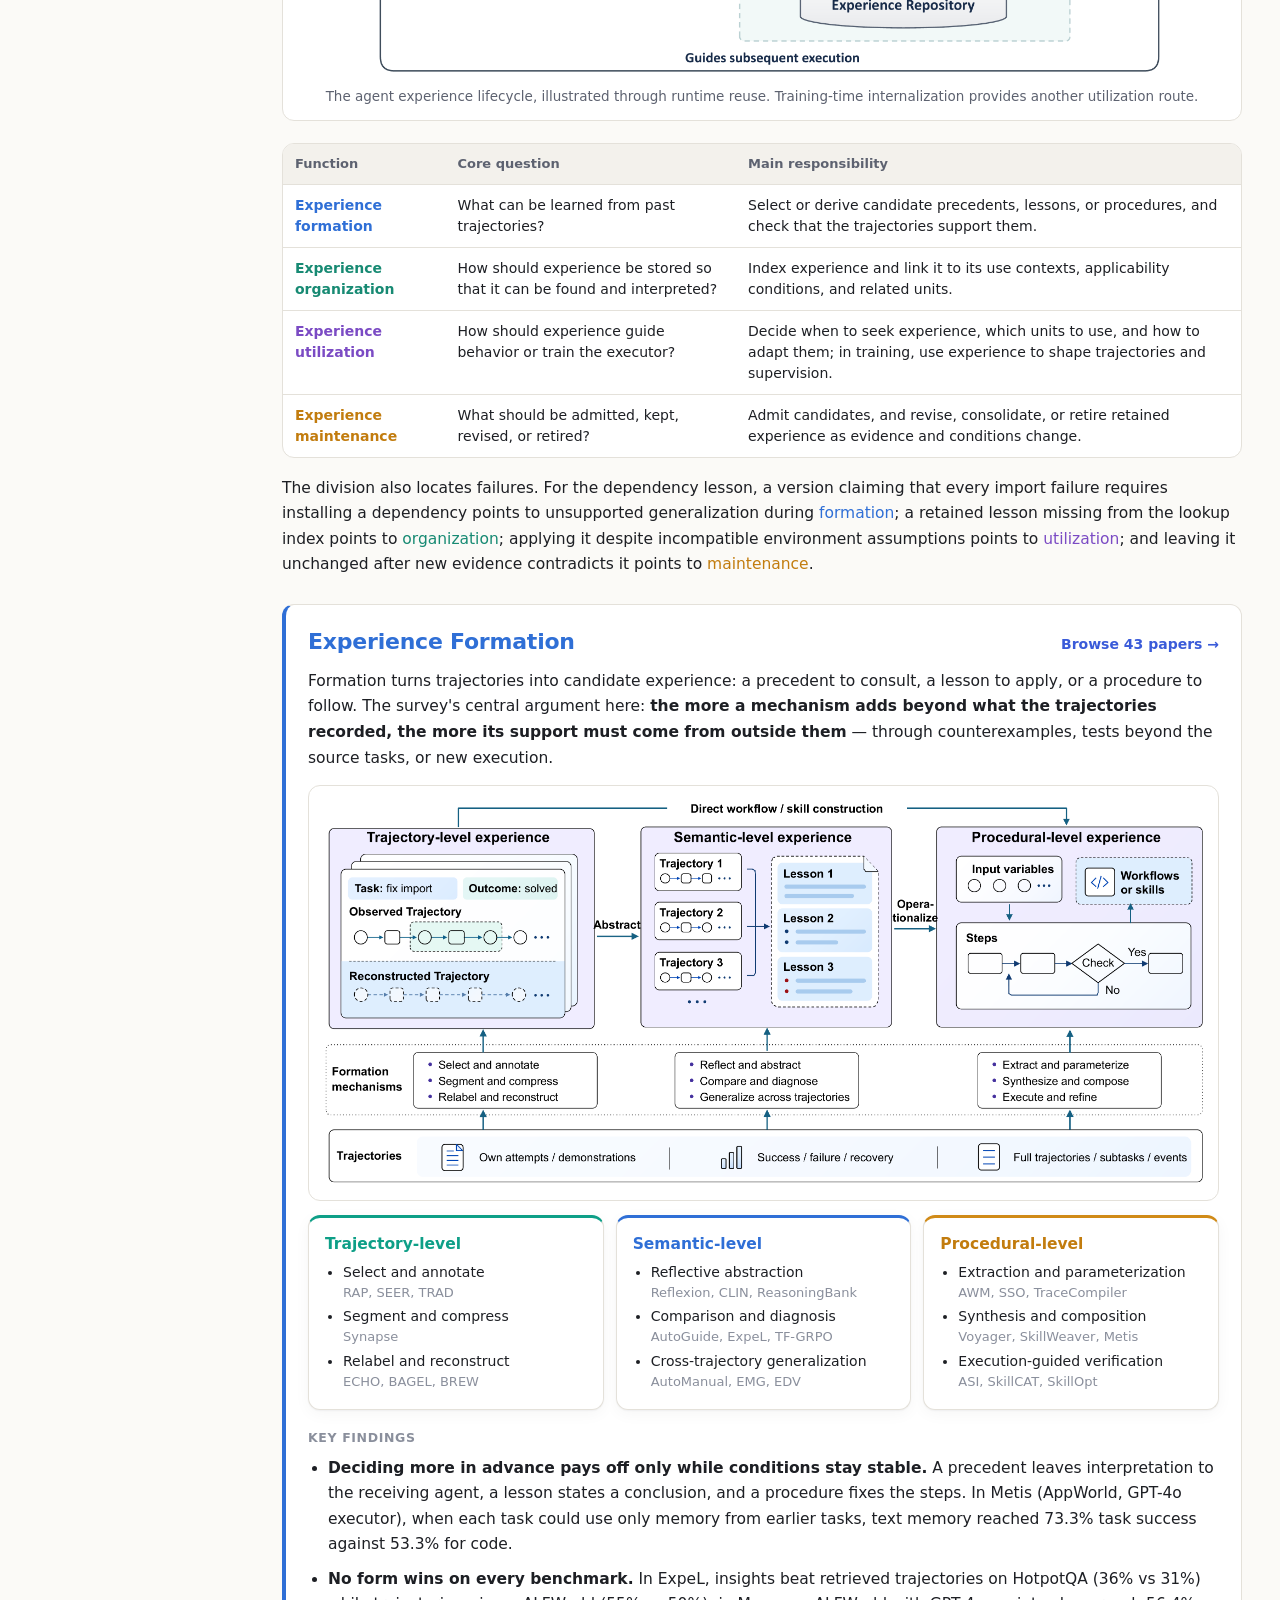
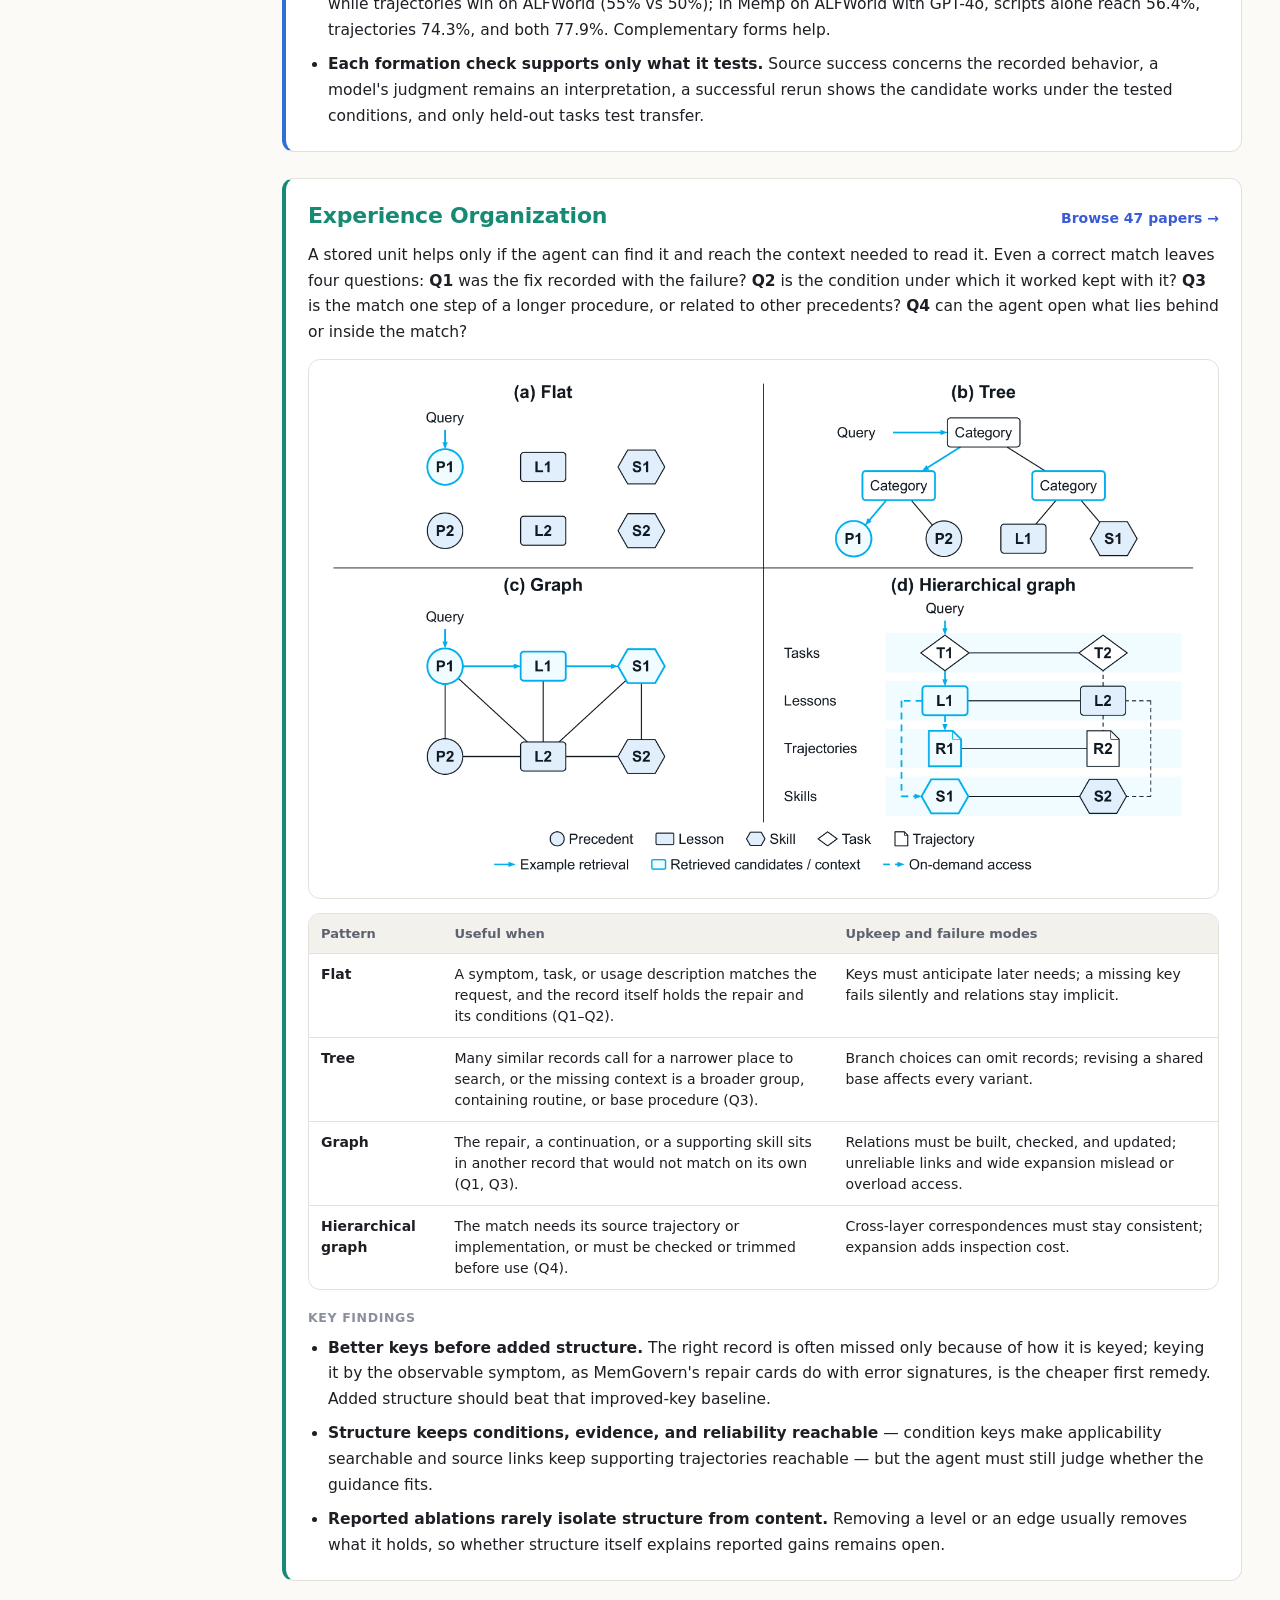
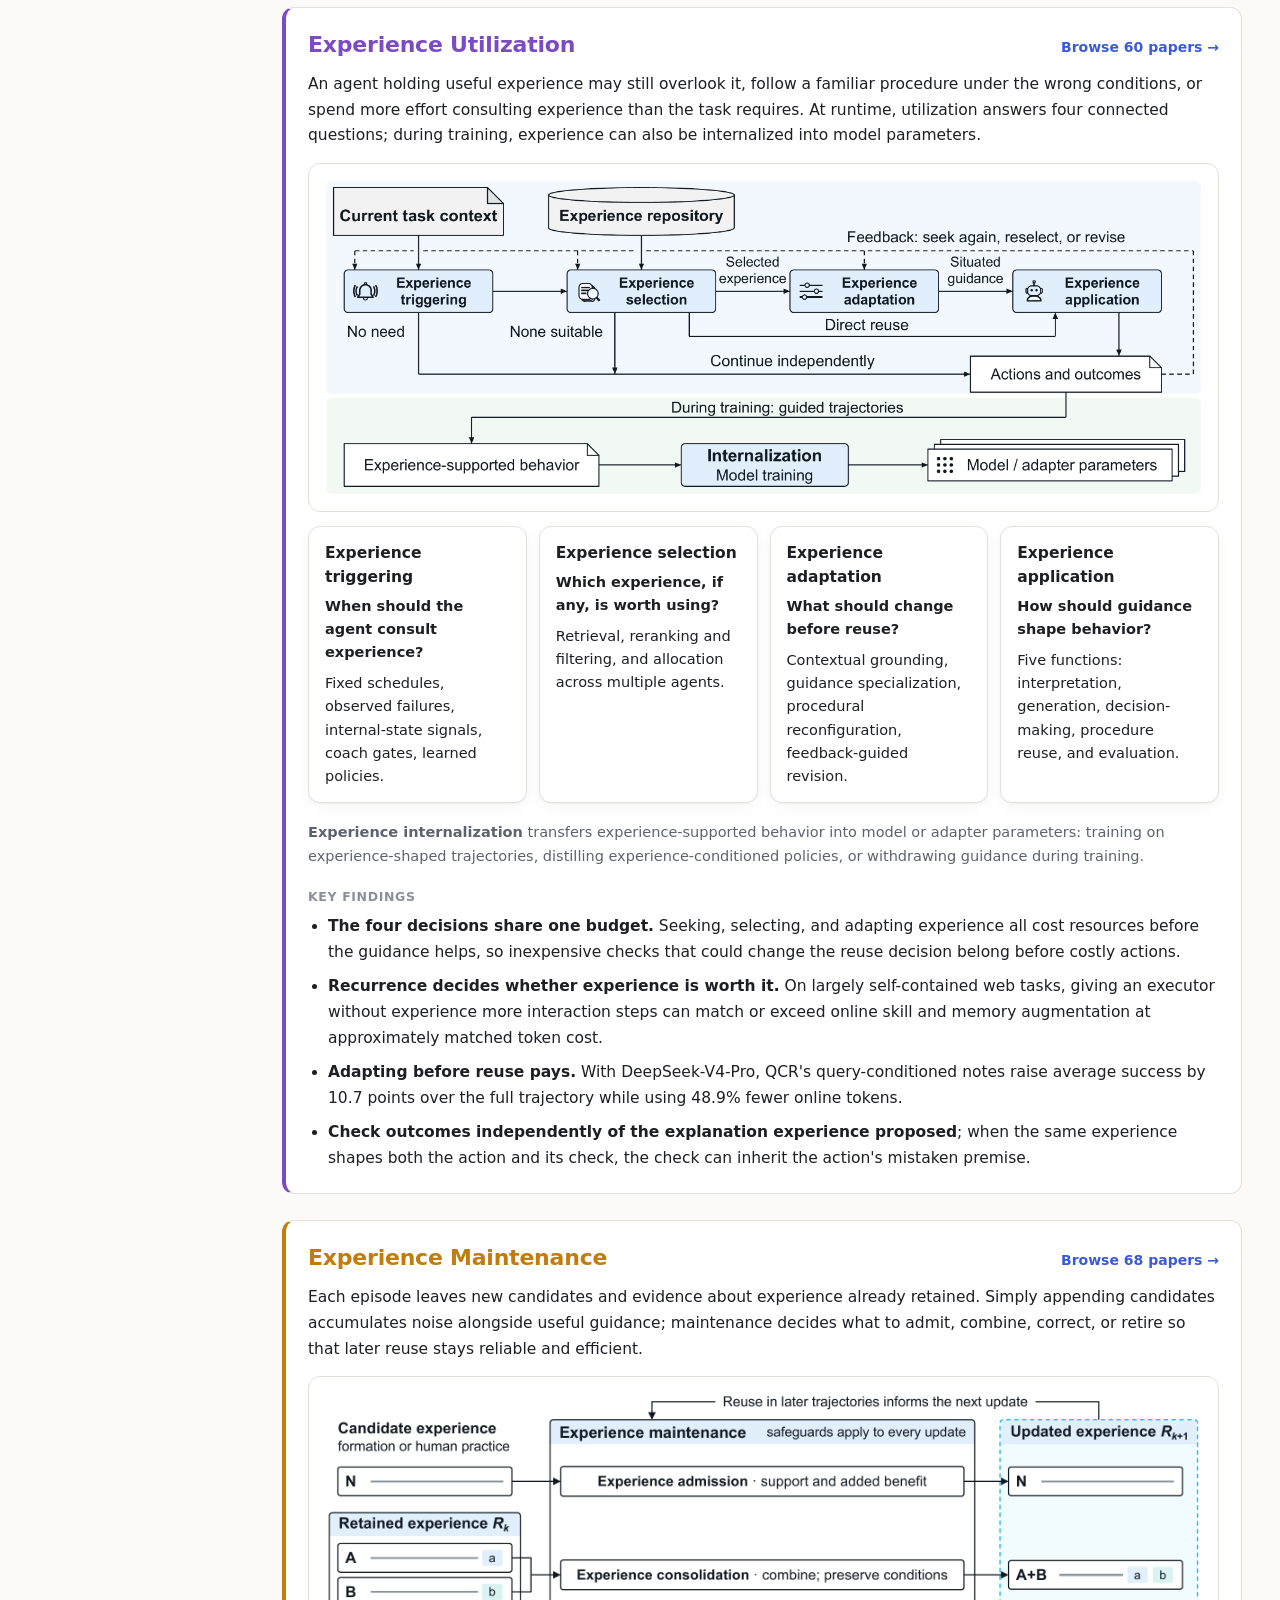
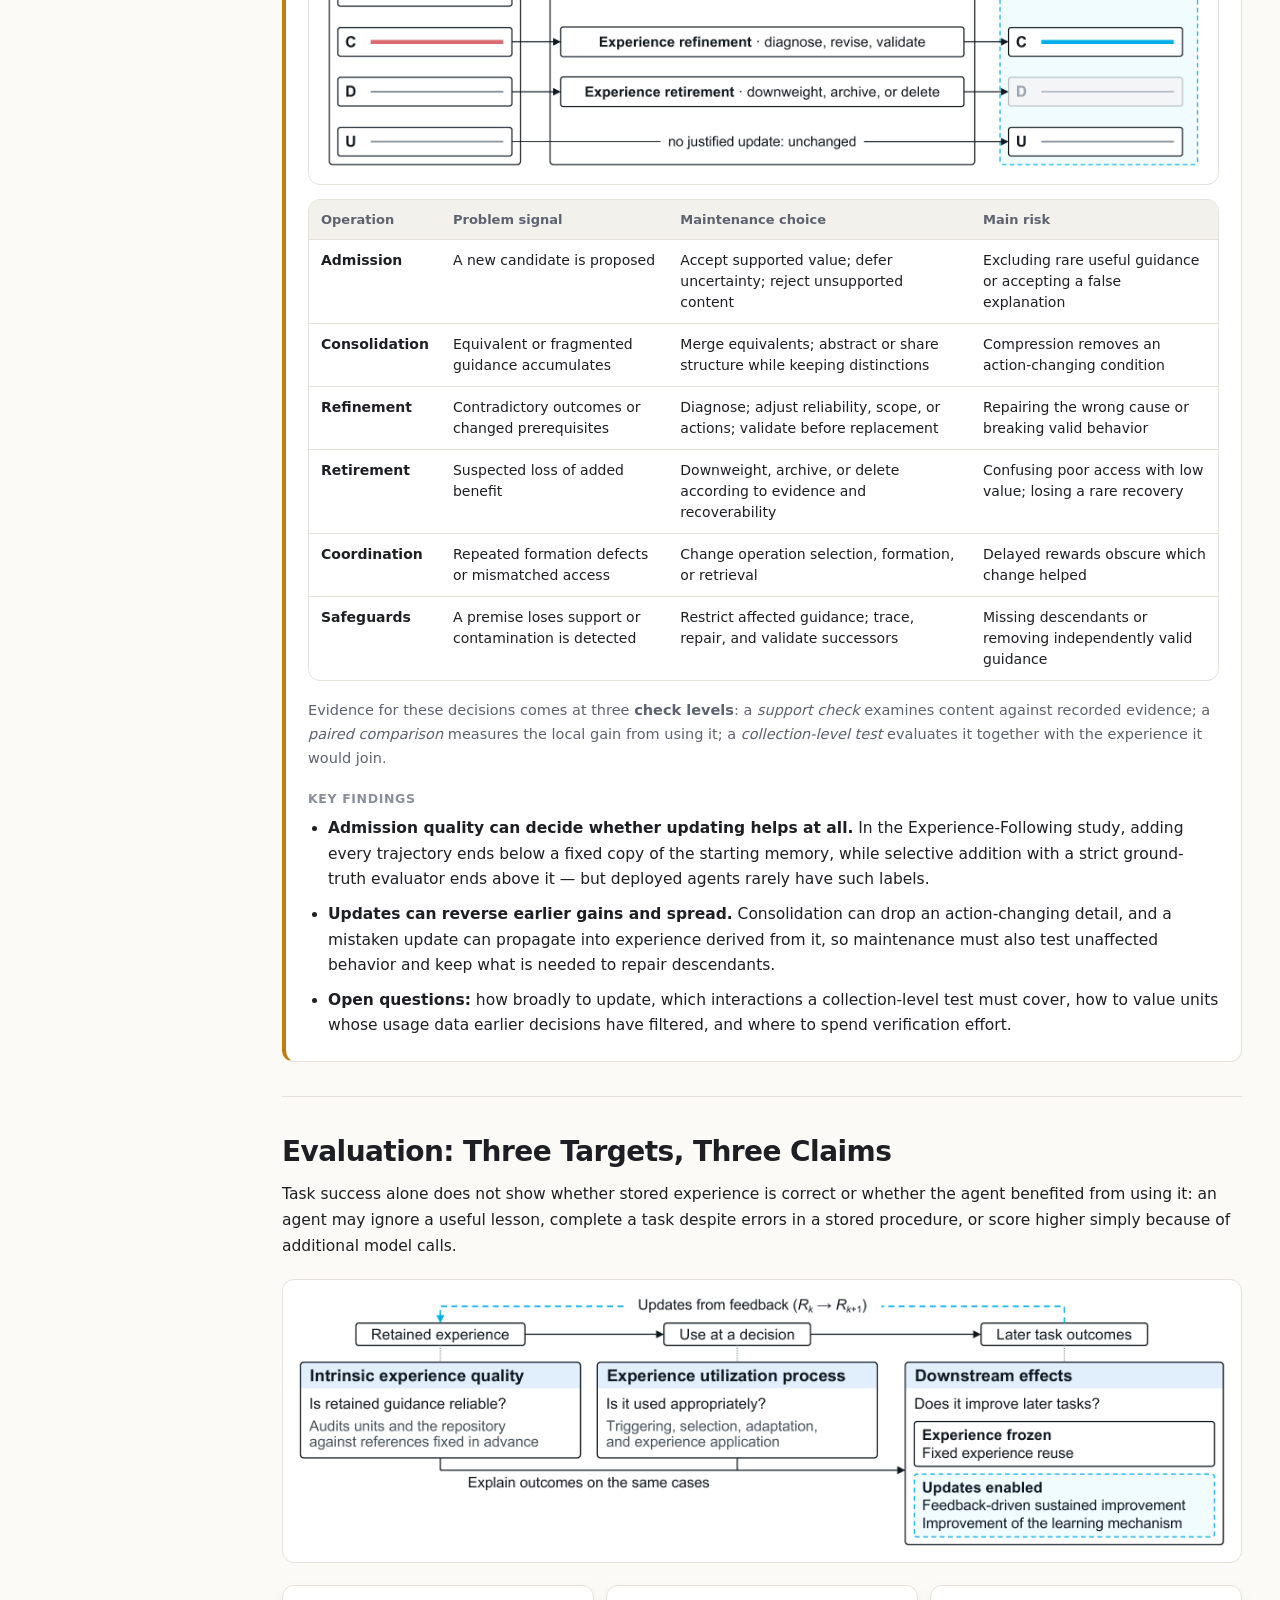
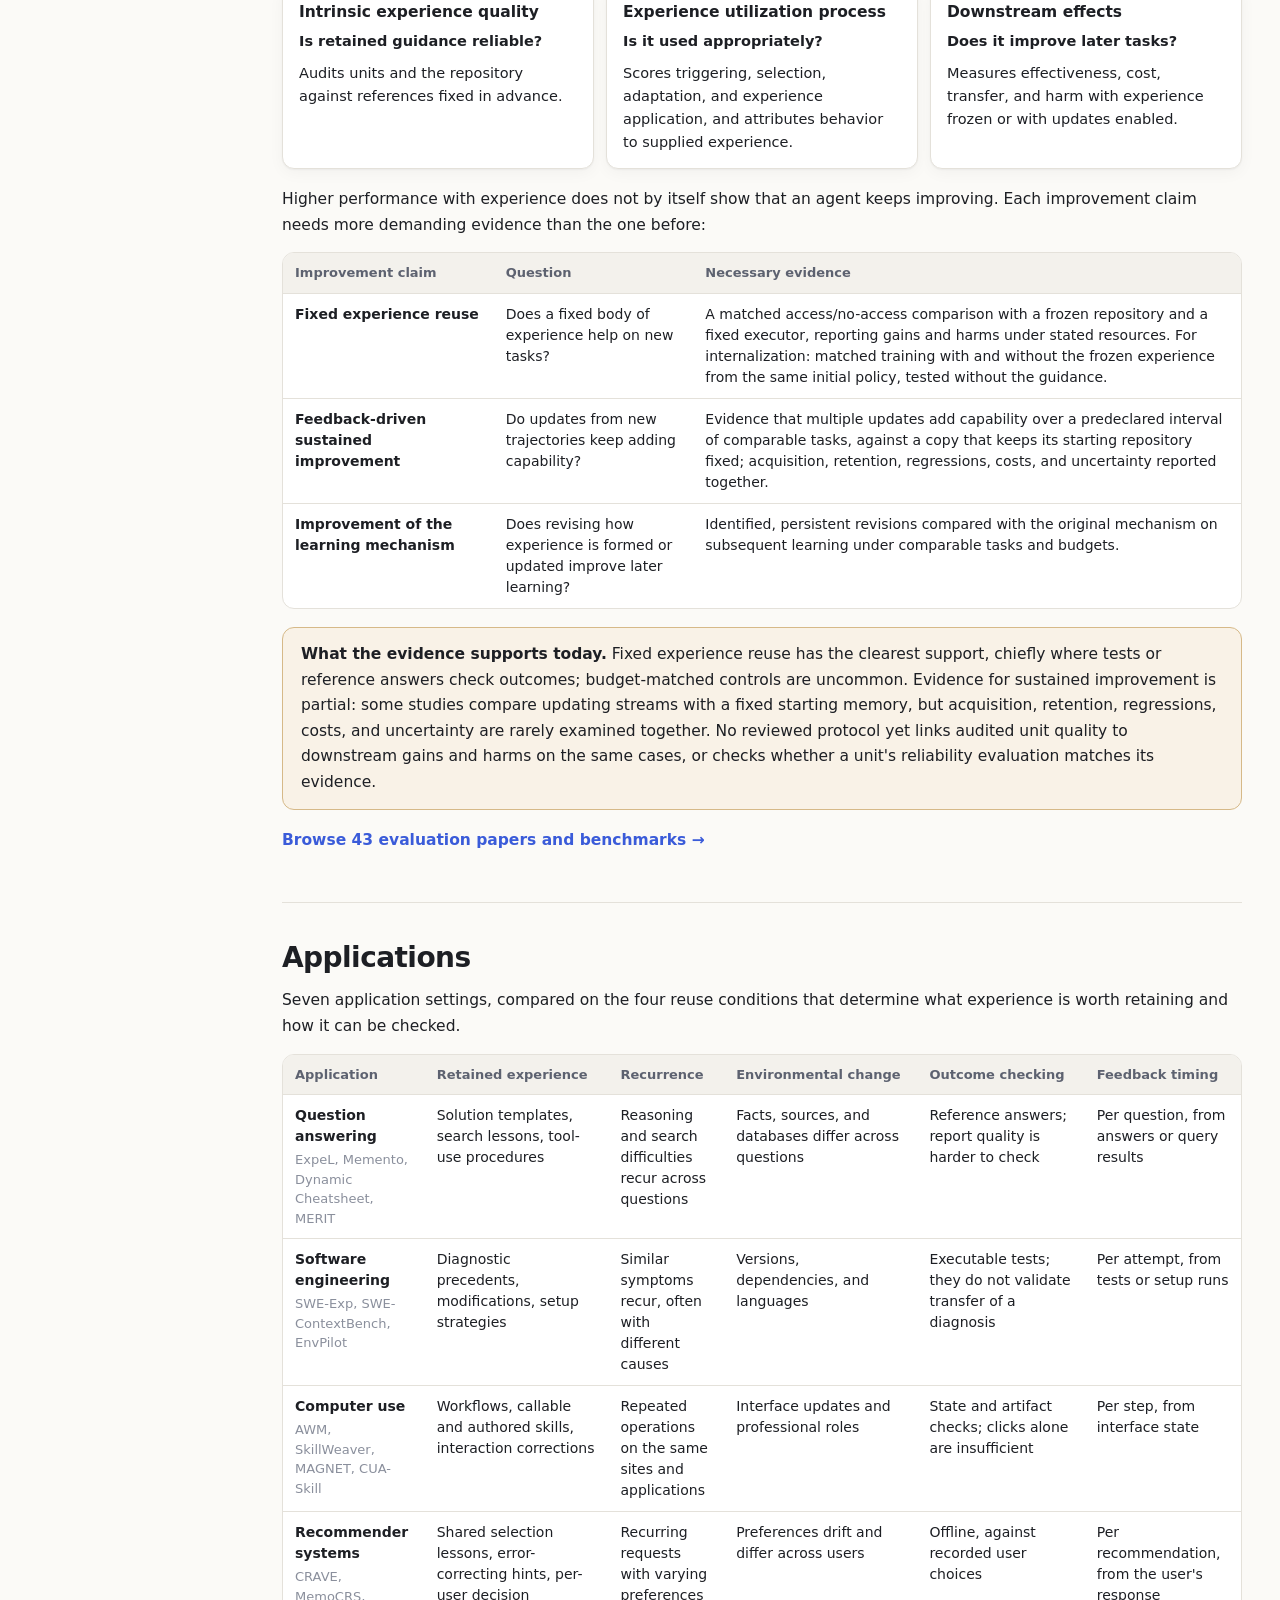
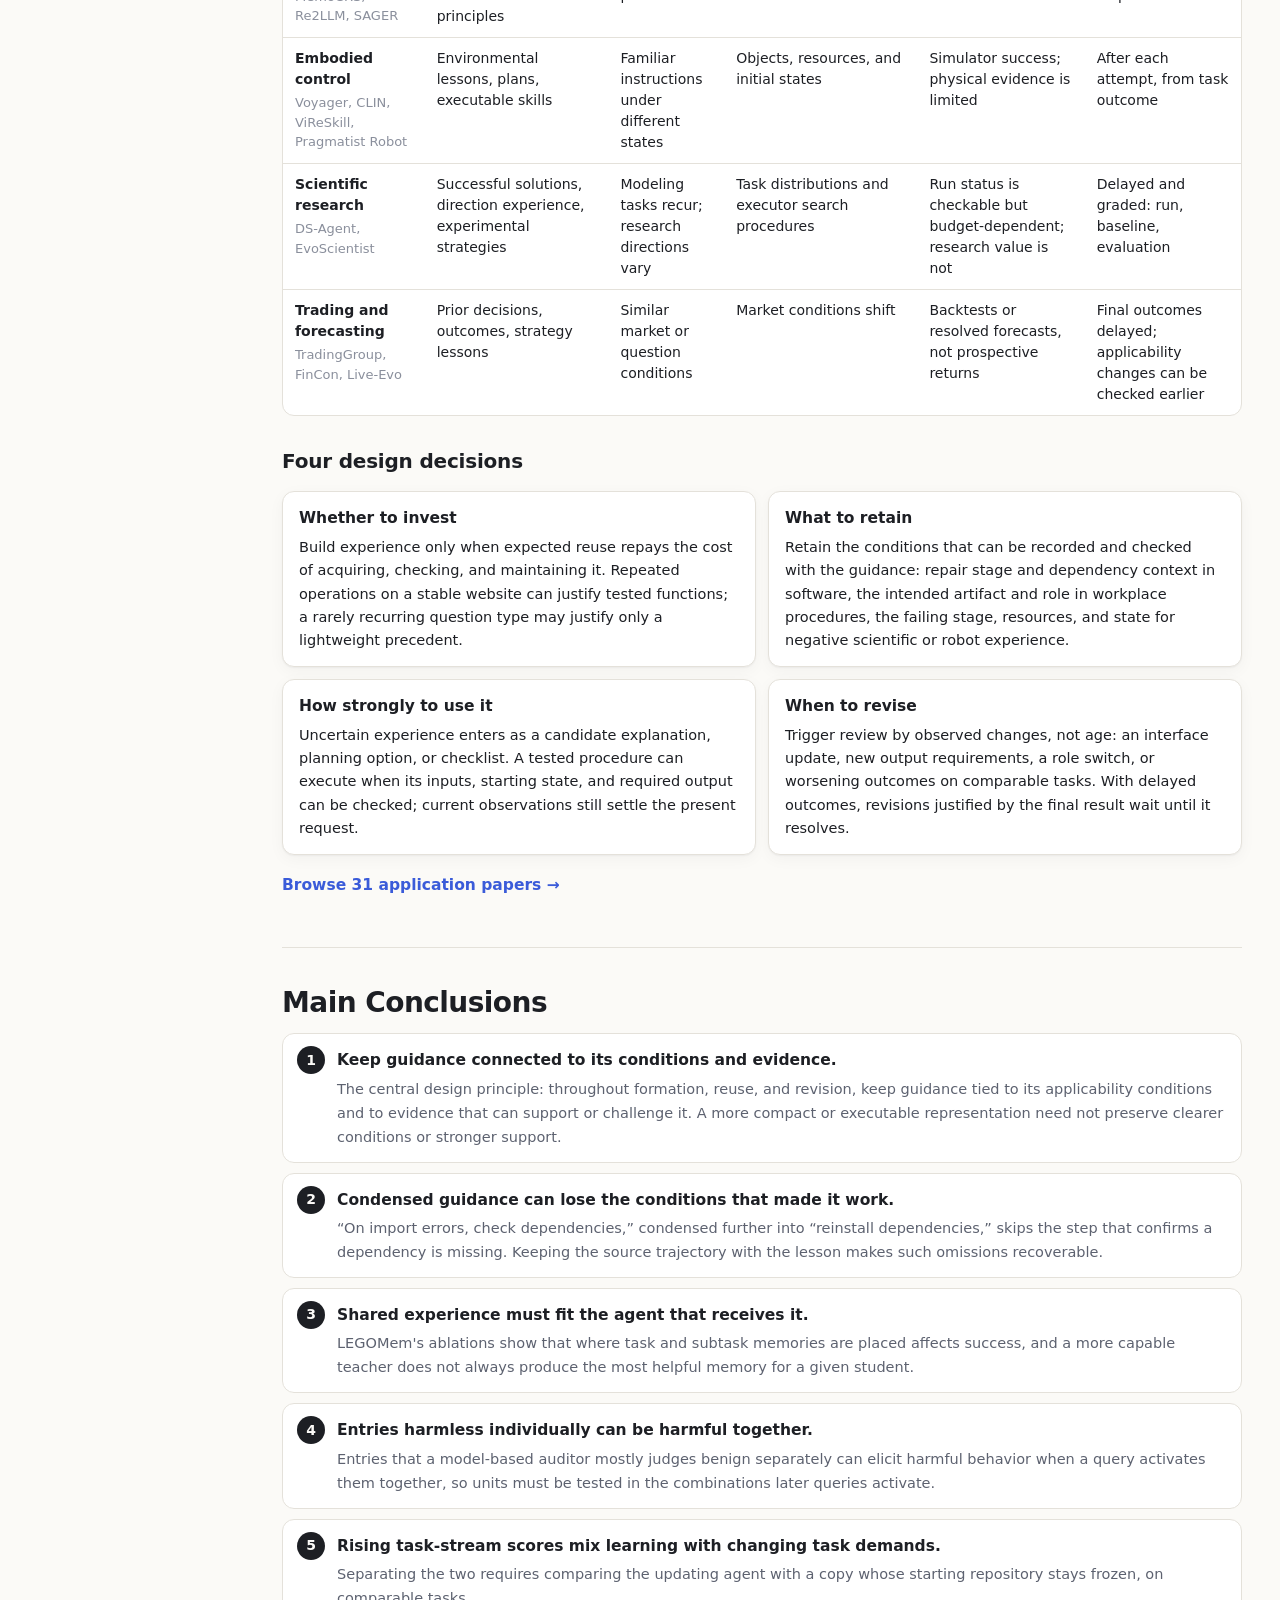
==== commit 9f31825a: "Make the site home a survey overview; move the list to papers.html The home page now presents the su" ====
--- a/docs/index.html
+++ b/docs/index.html
@@ -3,77 +3,527 @@
 <head>
   <meta charset="utf-8">
   <meta name="viewport" content="width=device-width, initial-scale=1">
-  <title>Awesome Experience-Driven Agents</title>
-  <meta name="description" content="A searchable list of research on LLM agents that learn from their own task-execution trajectories: experience formation, organization, utilization, and maintenance.">
+  <title>From Trajectories to Experience · Experience-Driven LLM Agents</title>
+  <meta name="description" content="Overview of the survey From Trajectories to Experience: A Survey of Experience-Driven LLM Agents — definitions, the experience lifecycle framework, evaluation standards, applications, main conclusions, and open problems.">
   <link rel="icon" href="data:image/svg+xml,<svg xmlns='http://www.w3.org/2000/svg' viewBox='0 0 100 100'><text y='.9em' font-size='90'>🧭</text></svg>">
-  <link rel="stylesheet" href="style.css">
+  <link rel="stylesheet" href="style.css?v=3">
 </head>
-<body>
-  <header class="hero">
-    <div class="wrap">
-      <div class="hero-top">
-        <p class="eyebrow">Awesome list · companion to the survey</p>
+<body data-page="overview">
+  <nav class="topnav" aria-label="Site">
+    <div class="wrap topnav-inner">
+      <a class="brand" href="index.html">🧭 Experience-Driven Agents</a>
+      <div class="topnav-links">
+        <a href="index.html" aria-current="page">Overview</a>
+        <a href="papers.html">Paper List</a>
+        <button class="nav-btn" type="button" data-open-bibtex aria-haspopup="dialog">BibTeX</button>
+        <a href="https://github.com/xiaohuiyan/awesome-experience-driven-agents">GitHub</a>
         <button id="theme" class="icon-btn" type="button" aria-label="Toggle dark mode" title="Toggle dark mode">◐</button>
       </div>
-      <h1>Awesome Experience-Driven Agents</h1>
-      <p class="lede">Research on LLM agents that learn from their own task-execution trajectories: how <b>experience</b> is
-        <span class="stage-word s-formation">formed</span>,
-        <span class="stage-word s-organization">organized</span>,
-        <span class="stage-word s-utilization">utilized</span>, and
-        <span class="stage-word s-maintenance">maintained</span>.</p>
-      <div class="stats" id="stats" aria-live="polite"></div>
+    </div>
+  </nav>
+
+  <header class="hero survey-hero">
+    <div class="wrap">
+      <p class="eyebrow">Survey · 2026 · preprint coming soon</p>
+      <h1>From Trajectories to Experience</h1>
+      <p class="subtitle">A Survey of Experience-Driven LLM Agents</p>
+      <p class="authors">Xiaohui Yan<sup>1</sup>, Yingchen Zhang<sup>2</sup>, Shiyao Liu<sup>2</sup>, Xiaofei Huang<sup>2</sup>, Yuxin Yue<sup>2</sup>,
+        Zaiyu Xia<sup>2</sup>, Jiayu Yao<sup>2</sup>, Xinjie Chen<sup>2</sup>, Yun Hu<sup>1</sup>, FuRong Li<sup>1</sup>, Shenghua Liu<sup>2</sup>,
+        Yixing Fan<sup>2</sup>, Zixuan Li<sup>2</sup>, Ruqing Zhang<sup>2</sup>, Jiafeng Guo<sup>2</sup></p>
+      <p class="affil"><sup>1</sup>Huawei Technologies Co., Ltd &nbsp;·&nbsp; <sup>2</sup>Institute of Computing Technology, Chinese Academy of Sciences</p>
+      <p class="question">How can an LLM agent turn its trajectories into guidance that improves later behavior, and how can we tell when it does?</p>
       <div class="hero-links">
-        <a class="btn primary" href="https://github.com/xiaohuiyan/awesome-experience-driven-agents">★ GitHub repository</a>
+        <a class="btn primary" href="papers.html">📚 Browse the paper list (<span data-count="all">271</span>)</a>
         <button class="btn" type="button" data-open-bibtex aria-haspopup="dialog">❝ BibTeX</button>
-        <a class="btn" href="https://github.com/xiaohuiyan/awesome-experience-driven-agents/blob/main/CONTRIBUTING.md">Suggest a paper</a>
-        <a class="btn" href="#about">About the taxonomy</a>
+        <a class="btn" href="https://github.com/xiaohuiyan/awesome-experience-driven-agents">★ GitHub</a>
       </div>
+      <ul class="kpis" aria-label="The survey in numbers">
+        <li><b>3</b><span>representational forms</span></li>
+        <li><b>4</b><span>lifecycle functions</span></li>
+        <li><b>3</b><span>improvement claims</span></li>
+        <li><b>7</b><span>application settings</span></li>
+        <li><b>8</b><span>open problems</span></li>
+        <li><b data-count="all">271</b><span>reviewed works</span></li>
+      </ul>
     </div>
   </header>
 
-  <main class="wrap">
-    <section class="controls" aria-label="Filters">
-      <div class="search-row">
-        <input id="q" type="search" placeholder="Search names, titles, authors, notes…  (press / to focus)" autocomplete="off" aria-label="Search papers">
-        <select id="sort" aria-label="Sort order">
-          <option value="new">Newest first</option>
-          <option value="old">Oldest first</option>
-          <option value="name">Name A–Z</option>
-        </select>
-      </div>
-      <nav class="tabs" id="stages" aria-label="Lifecycle stage"></nav>
-      <div class="chips" id="subcats" aria-label="Subcategory"></div>
-      <div class="filter-row">
-        <div class="chips small" id="years" aria-label="Year"></div>
-        <label class="toggle"><input type="checkbox" id="hascode"> <span>Has code</span></label>
-        <button id="reset" class="link-btn" type="button">Reset filters</button>
-      </div>
-    </section>
-
-    <p class="cat-desc" id="catdesc"></p>
-    <p class="count" id="count"></p>
-    <ol class="list" id="list"></ol>
-    <p class="empty" id="empty" hidden>No papers match these filters.</p>
-
-    <section id="about" class="about">
-      <h2>About the taxonomy</h2>
-      <p>The list follows the survey <em>From Trajectories to Experience: A Survey of Experience-Driven LLM Agents</em>
-        (preprint coming soon). <b>Agent experience</b> is action-guiding information grounded in task-execution trajectories and retained to guide later episodes where it applies:
-        a trajectory kept as a precedent, a semantic lesson, or a reusable procedure.</p>
-      <figure>
-        <img src="assets/lifecycle.png" alt="Lifecycle of agent experience: trajectories and feedback feed experience formation; maintenance and organization manage an experience repository; utilization supplies selected and adapted guidance that steers subsequent execution." loading="lazy">
-        <figcaption>The four lifecycle functions around an experience repository.</figcaption>
-      </figure>
-      <ul class="defs">
-        <li><b class="s-formation">Formation</b> selects or derives candidate experience from trajectories.</li>
-        <li><b class="s-organization">Organization</b> makes it accessible.</li>
-        <li><b class="s-utilization">Utilization</b> applies it to current decisions or internalizes it into model parameters.</li>
-        <li><b class="s-maintenance">Maintenance</b> admits, consolidates, revises, and retires it as evidence accumulates.</li>
-      </ul>
-      <p class="muted">Notes on each entry summarize how the survey characterizes the work. Systems the survey marks as <em>adjacent</em>
-        (general or conversational memory outside its experience scope) say so in their notes.</p>
-    </section>
-  </main>
+  <div class="wrap doc-layout">
+    <aside class="toc" aria-label="On this page">
+      <p class="toc-title">On this page</p>
+      <ol>
+        <li><a href="#glance">At a glance</a></li>
+        <li><a href="#era">Why experience</a></li>
+        <li><a href="#foundations">Foundations</a>
+          <ol>
+            <li><a href="#definition">Definition</a></li>
+            <li><a href="#forms">Three forms</a></li>
+            <li><a href="#unit">Experience unit</a></li>
+            <li><a href="#types">Experience types</a></li>
+            <li><a href="#loop">Experience loop</a></li>
+          </ol>
+        </li>
+        <li><a href="#framework">Lifecycle framework</a>
+          <ol>
+            <li><a href="#formation">Formation</a></li>
+            <li><a href="#organization">Organization</a></li>
+            <li><a href="#utilization">Utilization</a></li>
+            <li><a href="#maintenance">Maintenance</a></li>
+          </ol>
+        </li>
+        <li><a href="#evaluation">Evaluation</a></li>
+        <li><a href="#applications">Applications</a></li>
+        <li><a href="#conclusions">Main conclusions</a></li>
+        <li><a href="#open-problems">Open problems</a></li>
+        <li><a href="#cite">Cite</a></li>
+      </ol>
+      <a class="toc-cta" href="papers.html">Paper list →</a>
+    </aside>
+
+    <main class="doc">
+      <!-- ============ AT A GLANCE ============ -->
+      <section id="glance">
+        <h2>At a Glance</h2>
+        <p>LLM agents record in their trajectories which strategies failed and how they recovered, yet an agent that resolves a problem in one
+          episode may repeat the same diagnostic detour in the next. Work on reflection, agent memory, workflow learning, and skill acquisition
+          addresses this gap under different names: a distilled lesson is a <em>self-reflection</em> in Reflexion, an <em>insight</em> in ExpeL,
+          a <em>causal abstraction</em> in CLIN, and a <em>memory item</em> in ReasoningBank. Because names and content do not line up, it is hard
+          to see which guidance a method retains, when that guidance applies, and how to compare reported gains.</p>
+        <p>The survey makes four contributions.</p>
+        <div class="cards cols-2">
+          <div class="card-x"><span class="num">1</span><h3>A unified framework</h3>
+            <p>Every experience unit, whether a precedent, a lesson, or a procedure, is described by its <b>guidance</b>, <b>applicability conditions</b>,
+              <b>execution evidence</b>, and <b>reliability evaluation</b>. Mechanisms are organized by four lifecycle functions:
+              formation, organization, utilization, and maintenance.</p></div>
+          <div class="card-x"><span class="num">2</span><h3>Evidence standards</h3>
+            <p>Evaluation of intrinsic experience quality, the experience utilization process, and downstream effects is connected to three
+              improvement claims: fixed experience reuse, feedback-driven sustained improvement, and improvement of the learning mechanism.</p></div>
+          <div class="card-x"><span class="num">3</span><h3>Application analysis</h3>
+            <p>Seven application settings are related to four conditions: how often tasks recur, how quickly feedback arrives, whether outcomes can
+              be checked, and how readily environmental changes invalidate earlier guidance.</p></div>
+          <div class="card-x"><span class="num">4</span><h3>Research agenda</h3>
+            <p>Eight open problems, from learning with human expert records to correcting propagated errors, aimed at improvement that is
+              <em>cumulative, transferable, and correctable</em>.</p></div>
+        </div>
+      </section>
+
+      <!-- ============ ERA ============ -->
+      <section id="era">
+        <h2>From LLMs to Experience-Driven Agents</h2>
+        <figure class="fig">
+          <img src="assets/LLM-to-Agent-Era-II.png" alt="Three capability emphases: Era of LLM (Know), Era of Agent (Know + Act), Era of Experience (Know + Act + Evolve)." loading="lazy">
+          <figcaption>Three capability emphases. Each keeps the capabilities of the previous one and adds to them; the experience loop is the focus of the survey.</figcaption>
+        </figure>
+        <div class="cards cols-3">
+          <div class="card-x"><h3>Era of LLM · <em>Know</em></h3><p>A knowledge-centric paradigm: pretrained models encode knowledge, retrieval-augmented generation supplies more, and chain-of-thought helps models reason with it.</p></div>
+          <div class="card-x"><h3>Era of Agent · <em>Know + Act</em></h3><p>An execution-centric paradigm built on planning, tool use, and runtime feedback. Correcting an error within one attempt, however, does not automatically improve the next.</p></div>
+          <div class="card-x accent"><h3>Era of Experience · <em>Know + Act + Evolve</em></h3><p>An experience-centric paradigm: retain what trajectories reveal in an explicitly accessible form, use it to guide later episodes, and revise it as feedback accumulates.</p></div>
+        </div>
+        <figure class="fig">
+          <img src="assets/experience-configurations.png" alt="An experienceless agent repeats an import error; an experience-driven agent verifies its fix, stores the lesson, and reuses it in the next episode." loading="lazy">
+          <figcaption>An experienceless agent versus an experience-driven agent. After verifying a fix, the experience-driven agent stores
+            “on import errors, check dependencies” in its experience repository and reuses it in episode <i>k</i>+1.</figcaption>
+        </figure>
+        <p>Agents differ in whether their retained experience changes during later work. In <b>fixed-repository reuse</b> the repository stays
+          fixed; in <b>closed-loop learning</b> later trajectories inform the formation and maintenance of experience, and the updated repository
+          guides subsequent episodes. This cycle is the <em>experience loop</em>. One success supports a lesson only in comparable situations:
+          another import failure may have a different cause.</p>
+      </section>
+
+      <!-- ============ FOUNDATIONS ============ -->
+      <section id="foundations">
+        <h2>Foundations</h2>
+
+        <h3 id="definition">What counts as agent experience</h3>
+        <blockquote class="definition">
+          <p><b>Agent experience</b> is action-guiding information that is grounded in one or more task-execution trajectories and retained
+            to guide later episodes where it applies.</p>
+        </blockquote>
+        <div class="cards cols-3">
+          <div class="card-x"><h4>Execution grounding</h4><p>The information derives from task-execution trajectories: the agent's own, other agents', or human practice, including skills people author from their own work.</p></div>
+          <div class="card-x"><h4>Cross-episode retention</h4><p>It is kept beyond the episode that produced it. A correction discarded together with the attempt is not experience.</p></div>
+          <div class="card-x"><h4>Behavioral relevance</h4><p>Its role is to shape later behavior: interpreting a question, producing an answer, evaluating a solution, or acting in an environment.</p></div>
+        </div>
+        <p class="note">Correctness and benefit are <b>not</b> required: later checks test them. Outside the core scope are audit-only logs, factual or
+          preference memory without a guidance role, instructions with no task practice behind them (generic instructions, tool documentation),
+          and learning solely through parameter updates.</p>
+
+        <h3 id="forms">Three representational forms</h3>
+        <p>Consider one code-repair episode: tests fail at the import stage, the agent traces the failure to a declared dependency missing from the
+          active environment, restores it, and confirms that the import succeeds. The agent can retain three forms of experience from it.</p>
+        <div class="cards cols-3 forms">
+          <div class="card-x form-traj"><p class="kicker">Trajectory-level · precedent</p>
+            <p><b>Retained:</b> a diagnostic example — the import error, relevant environment details, dependency checks, repair action, and successful import check.</p>
+            <p><b>Guides by:</b> showing how a comparable failure was diagnosed and fixed.</p>
+            <p class="eg">e.g. RAP, Synapse, JARVIS-1</p></div>
+          <div class="card-x form-sem"><p class="kicker">Semantic-level · lesson</p>
+            <p><b>Retained:</b> “When tests fail during import in a comparable setup, check declared dependencies and the active environment before changing application logic.”</p>
+            <p><b>Guides by:</b> prioritizing an environment check without assuming the new failure has the same cause.</p>
+            <p class="eg">e.g. Reflexion, ExpeL, AutoGuide</p></div>
+          <div class="card-x form-proc"><p class="kicker">Procedural-level · procedure</p>
+            <p><b>Retained:</b> inspect the error; compare declared dependencies with the active environment; resolve a confirmed mismatch within task permissions; rerun the import check.</p>
+            <p><b>Guides by:</b> ordered steps, with current observations deciding whether a repair is warranted.</p>
+            <p class="eg">e.g. Voyager, AWM, SkillWeaver</p></div>
+        </div>
+        <p>Form describes only how guidance is expressed. The levels are not stages of maturity and do not rank generality: a scoped lesson can apply
+          as narrowly as the precedent it came from, and several forms can coexist. All three have developed side by side since 2023.</p>
+        <figure class="fig">
+          <img src="assets/method-tree.png" alt="Representative experience-driven agents grouped into trajectory-level, semantic-level, and procedural-level branches by year from 2023 to 2026." loading="lazy">
+          <figcaption>Representative experience-driven agents by principal form and year of first release. Branches group methods by form and do not indicate lineage.</figcaption>
+        </figure>
+
+        <h3 id="unit">The experience unit ⟨g, c, e, r⟩</h3>
+        <p>Whatever its form, every piece of experience — an <em>experience unit</em> — can be described along four analytical dimensions. They are
+          questions to ask of any unit, not fields a system must store.</p>
+        <p class="formula"><i>E</i><sub><i>i</i></sub> = ⟨ <i>g</i><sub><i>i</i></sub>, <i>c</i><sub><i>i</i></sub>, <i>e</i><sub><i>i</i></sub>, <i>r</i><sub><i>i</i></sub> ⟩</p>
+        <div class="cards cols-4 dims">
+          <div class="card-x"><p class="sym">g</p><h4>Guidance</h4><p>What the unit tells the agent to do, avoid, check, or consult.</p><p class="eg">Check declared dependencies and the active environment first.</p></div>
+          <div class="card-x"><p class="sym">c</p><h4>Applicability conditions</h4><p>Task, environment, tool, and executor assumptions under which it applies.</p><p class="eg">An import-stage failure, a comparable setup, permission to inspect the environment.</p></div>
+          <div class="card-x"><p class="sym">e</p><h4>Execution evidence</h4><p>The trajectories, or parts of them, that support it, and any counterexamples.</p><p class="eg">The error, the inspection, the repair, the passing import check.</p></div>
+          <div class="card-x"><p class="sym">r</p><h4>Reliability evaluation</h4><p>How strong that support is and how uncertain it remains.</p><p class="eg">Provisional after a single episode.</p></div>
+        </div>
+        <p class="note"><b>Reliability</b> asks whether guidance is well supported under its stated conditions. <b>Utility</b> asks whether using it pays off
+          for a particular executor and task; it depends on context and is not a fixed attribute of the unit. If the executor already checks
+          dependencies unprompted, the lesson may be reliable yet add little utility.</p>
+
+        <h3 id="types">Four experience types</h3>
+        <p>Independently of form, experience can be classified by the execution outcome its guidance draws on. Each type needs a different check before its guidance is relied on.</p>
+        <div class="table-wrap">
+          <table class="tbl">
+            <thead><tr><th>Type</th><th>Evidence drawn on</th><th>Main caution</th><th>Examples</th></tr></thead>
+            <tbody>
+              <tr><td><b>Success</b></td><td>A successful trajectory</td><td>Success does not show which steps were necessary, and its label may be wrong.</td><td>AWM, Voyager</td></tr>
+              <tr><td><b>Failure</b></td><td>A failed trajectory, with its feedback</td><td>A diagnosis that blames the wrong step yields an overly broad prohibition.</td><td>Reflexion, ReasoningBank</td></tr>
+              <tr><td><b>Comparative</b></td><td>Successful and failed attempts at comparable tasks</td><td>Unless attempts are aligned, a difference may reflect the environment or task difficulty.</td><td>ExpeL, AutoGuide</td></tr>
+              <tr><td><b>Corrective</b></td><td>An error linked to the change that resolved it</td><td>The same error may have a different cause in a new setting.</td><td>EXG</td></tr>
+            </tbody>
+          </table>
+        </div>
+
+        <h3 id="loop">The experience loop</h3>
+        <p>During episode <i>k</i>, retained experience is turned into <em>situated guidance</em> for the current decision:</p>
+        <p class="formula"><i>A</i><sub><i>k,t</i></sub> = Utilize(<i>R</i><sub><i>k</i></sub>, <i>q</i><sub><i>k</i></sub>, <b>h</b><sub><i>k</i>,≤<i>t</i></sub>)</p>
+        <p>Closed-loop learning adds a path from execution back to the experience repository <i>R</i>:</p>
+        <p class="formula stack">(<i>y</i><sub><i>k</i></sub>, <i>T</i><sub><i>k</i></sub>) = Execute(<i>q</i><sub><i>k</i></sub>, <i>R</i><sub><i>k</i></sub>)<br>
+          𝓔<sub><i>k</i></sub> = Form(<i>T</i><sub><i>k</i></sub>, <i>R</i><sub><i>k</i></sub>, 𝓗<sub>&lt;<i>k</i></sub>)<br>
+          <i>R</i><sub><i>k</i>+1</sub> = Update(<i>R</i><sub><i>k</i></sub>, 𝓔<sub><i>k</i></sub>, <i>T</i><sub><i>k</i></sub>)</p>
+        <p>Formation proposes a possibly empty set of candidate units 𝓔<sub><i>k</i></sub>; maintenance decides which enter <i>R</i><sub><i>k</i>+1</sub> and how
+          retained units change. An experienceless agent never receives situated guidance, fixed-repository reuse keeps <i>R</i><sub><i>k</i></sub> unchanged,
+          and producing <i>A</i><sub><i>k,t</i></sub> does not by itself retain a new unit.</p>
+      </section>
+
+      <!-- ============ FRAMEWORK ============ -->
+      <section id="framework">
+        <h2>The Experience Lifecycle Framework</h2>
+        <p>Making the experience loop work requires four kinds of decisions: what to learn from a trajectory, how to store it so that it can be
+          found, how to use it to guide behavior or train the executor, and what to keep or change as evidence accumulates.</p>
+        <figure class="fig">
+          <img src="assets/lifecycle.png" alt="The experience lifecycle: formation derives candidates, maintenance and organization manage the experience repository, and utilization supplies guidance for subsequent execution." loading="lazy">
+          <figcaption>The agent experience lifecycle, illustrated through runtime reuse. Training-time internalization provides another utilization route.</figcaption>
+        </figure>
+        <div class="table-wrap">
+          <table class="tbl">
+            <thead><tr><th>Function</th><th>Core question</th><th>Main responsibility</th></tr></thead>
+            <tbody>
+              <tr><td><b class="s-formation">Experience formation</b></td><td>What can be learned from past trajectories?</td><td>Select or derive candidate precedents, lessons, or procedures, and check that the trajectories support them.</td></tr>
+              <tr><td><b class="s-organization">Experience organization</b></td><td>How should experience be stored so that it can be found and interpreted?</td><td>Index experience and link it to its use contexts, applicability conditions, and related units.</td></tr>
+              <tr><td><b class="s-utilization">Experience utilization</b></td><td>How should experience guide behavior or train the executor?</td><td>Decide when to seek experience, which units to use, and how to adapt them; in training, use experience to shape trajectories and supervision.</td></tr>
+              <tr><td><b class="s-maintenance">Experience maintenance</b></td><td>What should be admitted, kept, revised, or retired?</td><td>Admit candidates, and revise, consolidate, or retire retained experience as evidence and conditions change.</td></tr>
+            </tbody>
+          </table>
+        </div>
+        <p>The division also locates failures. For the dependency lesson, a version claiming that every import failure requires installing a
+          dependency points to unsupported generalization during <span class="s-formation">formation</span>; a retained lesson missing from the
+          lookup index points to <span class="s-organization">organization</span>; applying it despite incompatible environment assumptions points to
+          <span class="s-utilization">utilization</span>; and leaving it unchanged after new evidence contradicts it points to
+          <span class="s-maintenance">maintenance</span>.</p>
+
+        <!-- Formation -->
+        <article class="stage" id="formation" style="--stage: var(--formation)">
+          <header class="stage-head"><h3>Experience Formation</h3>
+            <a class="stage-link" href="papers.html#cat=formation">Browse <span data-count="formation">43</span> papers →</a></header>
+          <p>Formation turns trajectories into candidate experience: a precedent to consult, a lesson to apply, or a procedure to follow. The
+            survey's central argument here: <b>the more a mechanism adds beyond what the trajectories recorded, the more its support must come
+            from outside them</b> — through counterexamples, tests beyond the source tasks, or new execution.</p>
+          <figure class="fig">
+            <img src="assets/experience-formation.png" alt="Formation mechanisms for trajectory-level, semantic-level, and procedural-level experience." loading="lazy">
+          </figure>
+          <div class="cards cols-3 mech">
+            <div class="card-x form-traj"><h4>Trajectory-level</h4><ul>
+              <li>Select and annotate <span class="eg">RAP, SEER, TRAD</span></li>
+              <li>Segment and compress <span class="eg">Synapse</span></li>
+              <li>Relabel and reconstruct <span class="eg">ECHO, BAGEL, BREW</span></li></ul></div>
+            <div class="card-x form-sem"><h4>Semantic-level</h4><ul>
+              <li>Reflective abstraction <span class="eg">Reflexion, CLIN, ReasoningBank</span></li>
+              <li>Comparison and diagnosis <span class="eg">AutoGuide, ExpeL, TF-GRPO</span></li>
+              <li>Cross-trajectory generalization <span class="eg">AutoManual, EMG, EDV</span></li></ul></div>
+            <div class="card-x form-proc"><h4>Procedural-level</h4><ul>
+              <li>Extraction and parameterization <span class="eg">AWM, SSO, TraceCompiler</span></li>
+              <li>Synthesis and composition <span class="eg">Voyager, SkillWeaver, Metis</span></li>
+              <li>Execution-guided verification <span class="eg">ASI, SkillCAT, SkillOpt</span></li></ul></div>
+          </div>
+          <h4 class="takeaways">Key findings</h4>
+          <ul class="findings">
+            <li><b>Deciding more in advance pays off only while conditions stay stable.</b> A precedent leaves interpretation to the receiving agent,
+              a lesson states a conclusion, and a procedure fixes the steps. In Metis (AppWorld, GPT-4o executor), when each task could use only
+              memory from earlier tasks, text memory reached 73.3% task success against 53.3% for code.</li>
+            <li><b>No form wins on every benchmark.</b> In ExpeL, insights beat retrieved trajectories on HotpotQA (36% vs 31%) while trajectories
+              win on ALFWorld (55% vs 50%); in Memp on ALFWorld with GPT-4o, scripts alone reach 56.4%, trajectories 74.3%, and both 77.9%.
+              Complementary forms help.</li>
+            <li><b>Each formation check supports only what it tests.</b> Source success concerns the recorded behavior, a model's judgment remains an
+              interpretation, a successful rerun shows the candidate works under the tested conditions, and only held-out tasks test transfer.</li>
+          </ul>
+        </article>
+
+        <!-- Organization -->
+        <article class="stage" id="organization" style="--stage: var(--organization)">
+          <header class="stage-head"><h3>Experience Organization</h3>
+            <a class="stage-link" href="papers.html#cat=organization">Browse <span data-count="organization">47</span> papers →</a></header>
+          <p>A stored unit helps only if the agent can find it and reach the context needed to read it. Even a correct match leaves four questions:
+            <b>Q1</b> was the fix recorded with the failure? <b>Q2</b> is the condition under which it worked kept with it? <b>Q3</b> is the match one step of
+            a longer procedure, or related to other precedents? <b>Q4</b> can the agent open what lies behind or inside the match?</p>
+          <figure class="fig">
+            <img src="assets/experience-organization.png" alt="Flat, tree-structured, graph-structured, and hierarchical-graph experience organization." loading="lazy">
+          </figure>
+          <div class="table-wrap">
+            <table class="tbl">
+              <thead><tr><th>Pattern</th><th>Useful when</th><th>Upkeep and failure modes</th></tr></thead>
+              <tbody>
+                <tr><td><b>Flat</b></td><td>A symptom, task, or usage description matches the request, and the record itself holds the repair and its conditions (Q1–Q2).</td><td>Keys must anticipate later needs; a missing key fails silently and relations stay implicit.</td></tr>
+                <tr><td><b>Tree</b></td><td>Many similar records call for a narrower place to search, or the missing context is a broader group, containing routine, or base procedure (Q3).</td><td>Branch choices can omit records; revising a shared base affects every variant.</td></tr>
+                <tr><td><b>Graph</b></td><td>The repair, a continuation, or a supporting skill sits in another record that would not match on its own (Q1, Q3).</td><td>Relations must be built, checked, and updated; unreliable links and wide expansion mislead or overload access.</td></tr>
+                <tr><td><b>Hierarchical graph</b></td><td>The match needs its source trajectory or implementation, or must be checked or trimmed before use (Q4).</td><td>Cross-layer correspondences must stay consistent; expansion adds inspection cost.</td></tr>
+              </tbody>
+            </table>
+          </div>
+          <h4 class="takeaways">Key findings</h4>
+          <ul class="findings">
+            <li><b>Better keys before added structure.</b> The right record is often missed only because of how it is keyed; keying it by the observable
+              symptom, as MemGovern's repair cards do with error signatures, is the cheaper first remedy. Added structure should beat that improved-key baseline.</li>
+            <li><b>Structure keeps conditions, evidence, and reliability reachable</b> — condition keys make applicability searchable and source links keep
+              supporting trajectories reachable — but the agent must still judge whether the guidance fits.</li>
+            <li><b>Reported ablations rarely isolate structure from content.</b> Removing a level or an edge usually removes what it holds, so whether
+              structure itself explains reported gains remains open.</li>
+          </ul>
+        </article>
+
+        <!-- Utilization -->
+        <article class="stage" id="utilization" style="--stage: var(--utilization)">
+          <header class="stage-head"><h3>Experience Utilization</h3>
+            <a class="stage-link" href="papers.html#cat=utilization">Browse <span data-count="utilization">60</span> papers →</a></header>
+          <p>An agent holding useful experience may still overlook it, follow a familiar procedure under the wrong conditions, or spend more effort
+            consulting experience than the task requires. At runtime, utilization answers four connected questions; during training,
+            experience can also be internalized into model parameters.</p>
+          <figure class="fig">
+            <img src="assets/experience-utilization.png" alt="Experience utilization: triggering, selection, adaptation, and application, with paths for direct reuse and continuing without experience." loading="lazy">
+          </figure>
+          <div class="cards cols-4 questions">
+            <div class="card-x"><h4>Experience triggering</h4><p class="q">When should the agent consult experience?</p><p>Fixed schedules, observed failures, internal-state signals, coach gates, learned policies.</p></div>
+            <div class="card-x"><h4>Experience selection</h4><p class="q">Which experience, if any, is worth using?</p><p>Retrieval, reranking and filtering, and allocation across multiple agents.</p></div>
+            <div class="card-x"><h4>Experience adaptation</h4><p class="q">What should change before reuse?</p><p>Contextual grounding, guidance specialization, procedural reconfiguration, feedback-guided revision.</p></div>
+            <div class="card-x"><h4>Experience application</h4><p class="q">How should guidance shape behavior?</p><p>Five functions: interpretation, generation, decision-making, procedure reuse, and evaluation.</p></div>
+          </div>
+          <p class="note"><b>Experience internalization</b> transfers experience-supported behavior into model or adapter parameters: training on
+            experience-shaped trajectories, distilling experience-conditioned policies, or withdrawing guidance during training.</p>
+          <h4 class="takeaways">Key findings</h4>
+          <ul class="findings">
+            <li><b>The four decisions share one budget.</b> Seeking, selecting, and adapting experience all cost resources before the guidance helps,
+              so inexpensive checks that could change the reuse decision belong before costly actions.</li>
+            <li><b>Recurrence decides whether experience is worth it.</b> On largely self-contained web tasks, giving an executor without experience
+              more interaction steps can match or exceed online skill and memory augmentation at approximately matched token cost.</li>
+            <li><b>Adapting before reuse pays.</b> With DeepSeek-V4-Pro, QCR's query-conditioned notes raise average success by 10.7 points over the
+              full trajectory while using 48.9% fewer online tokens.</li>
+            <li><b>Check outcomes independently of the explanation experience proposed</b>; when the same experience shapes both the action and its
+              check, the check can inherit the action's mistaken premise.</li>
+          </ul>
+        </article>
+
+        <!-- Maintenance -->
+        <article class="stage" id="maintenance" style="--stage: var(--maintenance)">
+          <header class="stage-head"><h3>Experience Maintenance</h3>
+            <a class="stage-link" href="papers.html#cat=maintenance">Browse <span data-count="maintenance">68</span> papers →</a></header>
+          <p>Each episode leaves new candidates and evidence about experience already retained. Simply appending candidates accumulates noise
+            alongside useful guidance; maintenance decides what to admit, combine, correct, or retire so that later reuse stays reliable and efficient.</p>
+          <figure class="fig">
+            <img src="assets/experience-maintenance.png" alt="Experience maintenance: admission, consolidation, refinement, and retirement acting on a shared experience repository." loading="lazy">
+          </figure>
+          <div class="table-wrap">
+            <table class="tbl">
+              <thead><tr><th>Operation</th><th>Problem signal</th><th>Maintenance choice</th><th>Main risk</th></tr></thead>
+              <tbody>
+                <tr><td><b>Admission</b></td><td>A new candidate is proposed</td><td>Accept supported value; defer uncertainty; reject unsupported content</td><td>Excluding rare useful guidance or accepting a false explanation</td></tr>
+                <tr><td><b>Consolidation</b></td><td>Equivalent or fragmented guidance accumulates</td><td>Merge equivalents; abstract or share structure while keeping distinctions</td><td>Compression removes an action-changing condition</td></tr>
+                <tr><td><b>Refinement</b></td><td>Contradictory outcomes or changed prerequisites</td><td>Diagnose; adjust reliability, scope, or actions; validate before replacement</td><td>Repairing the wrong cause or breaking valid behavior</td></tr>
+                <tr><td><b>Retirement</b></td><td>Suspected loss of added benefit</td><td>Downweight, archive, or delete according to evidence and recoverability</td><td>Confusing poor access with low value; losing a rare recovery</td></tr>
+                <tr><td><b>Coordination</b></td><td>Repeated formation defects or mismatched access</td><td>Change operation selection, formation, or retrieval</td><td>Delayed rewards obscure which change helped</td></tr>
+                <tr><td><b>Safeguards</b></td><td>A premise loses support or contamination is detected</td><td>Restrict affected guidance; trace, repair, and validate successors</td><td>Missing descendants or removing independently valid guidance</td></tr>
+              </tbody>
+            </table>
+          </div>
+          <p class="note">Evidence for these decisions comes at three <b>check levels</b>: a <em>support check</em> examines content against recorded
+            evidence; a <em>paired comparison</em> measures the local gain from using it; a <em>collection-level test</em> evaluates it together with the
+            experience it would join.</p>
+          <h4 class="takeaways">Key findings</h4>
+          <ul class="findings">
+            <li><b>Admission quality can decide whether updating helps at all.</b> In the Experience-Following study, adding every trajectory ends
+              below a fixed copy of the starting memory, while selective addition with a strict ground-truth evaluator ends above it — but deployed
+              agents rarely have such labels.</li>
+            <li><b>Updates can reverse earlier gains and spread.</b> Consolidation can drop an action-changing detail, and a mistaken update can
+              propagate into experience derived from it, so maintenance must also test unaffected behavior and keep what is needed to repair descendants.</li>
+            <li><b>Open questions:</b> how broadly to update, which interactions a collection-level test must cover, how to value units whose usage
+              data earlier decisions have filtered, and where to spend verification effort.</li>
+          </ul>
+        </article>
+      </section>
+
+      <!-- ============ EVALUATION ============ -->
+      <section id="evaluation">
+        <h2>Evaluation: Three Targets, Three Claims</h2>
+        <p>Task success alone does not show whether stored experience is correct or whether the agent benefited from using it: an agent may ignore
+          a useful lesson, complete a task despite errors in a stored procedure, or score higher simply because of additional model calls.</p>
+        <figure class="fig">
+          <img src="assets/experience-evaluation-overview.png" alt="Three evaluation targets: intrinsic experience quality, the experience utilization process, and downstream effects with experience frozen or updates enabled." loading="lazy">
+        </figure>
+        <div class="cards cols-3">
+          <div class="card-x"><h4>Intrinsic experience quality</h4><p class="q">Is retained guidance reliable?</p><p>Audits units and the repository against references fixed in advance.</p></div>
+          <div class="card-x"><h4>Experience utilization process</h4><p class="q">Is it used appropriately?</p><p>Scores triggering, selection, adaptation, and experience application, and attributes behavior to supplied experience.</p></div>
+          <div class="card-x"><h4>Downstream effects</h4><p class="q">Does it improve later tasks?</p><p>Measures effectiveness, cost, transfer, and harm with experience frozen or with updates enabled.</p></div>
+        </div>
+        <p>Higher performance with experience does not by itself show that an agent keeps improving. Each improvement claim needs more demanding evidence than the one before:</p>
+        <div class="table-wrap">
+          <table class="tbl claims">
+            <thead><tr><th>Improvement claim</th><th>Question</th><th>Necessary evidence</th></tr></thead>
+            <tbody>
+              <tr><td><b>Fixed experience reuse</b></td><td>Does a fixed body of experience help on new tasks?</td><td>A matched access/no-access comparison with a frozen repository and a fixed executor, reporting gains and harms under stated resources. For internalization: matched training with and without the frozen experience from the same initial policy, tested without the guidance.</td></tr>
+              <tr><td><b>Feedback-driven sustained improvement</b></td><td>Do updates from new trajectories keep adding capability?</td><td>Evidence that multiple updates add capability over a predeclared interval of comparable tasks, against a copy that keeps its starting repository fixed; acquisition, retention, regressions, costs, and uncertainty reported together.</td></tr>
+              <tr><td><b>Improvement of the learning mechanism</b></td><td>Does revising how experience is formed or updated improve later learning?</td><td>Identified, persistent revisions compared with the original mechanism on subsequent learning under comparable tasks and budgets.</td></tr>
+            </tbody>
+          </table>
+        </div>
+        <div class="callout">
+          <p><b>What the evidence supports today.</b> Fixed experience reuse has the clearest support, chiefly where tests or reference answers check
+            outcomes; budget-matched controls are uncommon. Evidence for sustained improvement is partial: some studies compare updating streams with a
+            fixed starting memory, but acquisition, retention, regressions, costs, and uncertainty are rarely examined together. No reviewed protocol
+            yet links audited unit quality to downstream gains and harms on the same cases, or checks whether a unit's reliability evaluation matches its evidence.</p>
+        </div>
+        <p class="more"><a href="papers.html#cat=evaluation">Browse <span data-count="evaluation">43</span> evaluation papers and benchmarks →</a></p>
+      </section>
+
+      <!-- ============ APPLICATIONS ============ -->
+      <section id="applications">
+        <h2>Applications</h2>
+        <p>Seven application settings, compared on the four reuse conditions that determine what experience is worth retaining and how it can be checked.</p>
+        <div class="table-wrap">
+          <table class="tbl apps">
+            <thead><tr><th>Application</th><th>Retained experience</th><th>Recurrence</th><th>Environmental change</th><th>Outcome checking</th><th>Feedback timing</th></tr></thead>
+            <tbody>
+              <tr><td><b>Question answering</b><span class="eg">ExpeL, Memento, Dynamic Cheatsheet, MERIT</span></td><td>Solution templates, search lessons, tool-use procedures</td><td>Reasoning and search difficulties recur across questions</td><td>Facts, sources, and databases differ across questions</td><td>Reference answers; report quality is harder to check</td><td>Per question, from answers or query results</td></tr>
+              <tr><td><b>Software engineering</b><span class="eg">SWE-Exp, SWE-ContextBench, EnvPilot</span></td><td>Diagnostic precedents, modifications, setup strategies</td><td>Similar symptoms recur, often with different causes</td><td>Versions, dependencies, and languages</td><td>Executable tests; they do not validate transfer of a diagnosis</td><td>Per attempt, from tests or setup runs</td></tr>
+              <tr><td><b>Computer use</b><span class="eg">AWM, SkillWeaver, MAGNET, CUA-Skill</span></td><td>Workflows, callable and authored skills, interaction corrections</td><td>Repeated operations on the same sites and applications</td><td>Interface updates and professional roles</td><td>State and artifact checks; clicks alone are insufficient</td><td>Per step, from interface state</td></tr>
+              <tr><td><b>Recommender systems</b><span class="eg">CRAVE, MemoCRS, Re2LLM, SAGER</span></td><td>Shared selection lessons, error-correcting hints, per-user decision principles</td><td>Recurring requests with varying preferences</td><td>Preferences drift and differ across users</td><td>Offline, against recorded user choices</td><td>Per recommendation, from the user's response</td></tr>
+              <tr><td><b>Embodied control</b><span class="eg">Voyager, CLIN, ViReSkill, Pragmatist Robot</span></td><td>Environmental lessons, plans, executable skills</td><td>Familiar instructions under different states</td><td>Objects, resources, and initial states</td><td>Simulator success; physical evidence is limited</td><td>After each attempt, from task outcome</td></tr>
+              <tr><td><b>Scientific research</b><span class="eg">DS-Agent, EvoScientist</span></td><td>Successful solutions, direction experience, experimental strategies</td><td>Modeling tasks recur; research directions vary</td><td>Task distributions and executor search procedures</td><td>Run status is checkable but budget-dependent; research value is not</td><td>Delayed and graded: run, baseline, evaluation</td></tr>
+              <tr><td><b>Trading and forecasting</b><span class="eg">TradingGroup, FinCon, Live-Evo</span></td><td>Prior decisions, outcomes, strategy lessons</td><td>Similar market or question conditions</td><td>Market conditions shift</td><td>Backtests or resolved forecasts, not prospective returns</td><td>Final outcomes delayed; applicability changes can be checked earlier</td></tr>
+            </tbody>
+          </table>
+        </div>
+        <h3>Four design decisions</h3>
+        <div class="cards cols-2">
+          <div class="card-x"><h4>Whether to invest</h4><p>Build experience only when expected reuse repays the cost of acquiring, checking, and maintaining it. Repeated operations on a stable website can justify tested functions; a rarely recurring question type may justify only a lightweight precedent.</p></div>
+          <div class="card-x"><h4>What to retain</h4><p>Retain the conditions that can be recorded and checked with the guidance: repair stage and dependency context in software, the intended artifact and role in workplace procedures, the failing stage, resources, and state for negative scientific or robot experience.</p></div>
+          <div class="card-x"><h4>How strongly to use it</h4><p>Uncertain experience enters as a candidate explanation, planning option, or checklist. A tested procedure can execute when its inputs, starting state, and required output can be checked; current observations still settle the present request.</p></div>
+          <div class="card-x"><h4>When to revise</h4><p>Trigger review by observed changes, not age: an interface update, new output requirements, a role switch, or worsening outcomes on comparable tasks. With delayed outcomes, revisions justified by the final result wait until it resolves.</p></div>
+        </div>
+        <p class="more"><a href="papers.html#cat=app">Browse <span data-count="app">31</span> application papers →</a></p>
+      </section>
+
+      <!-- ============ CONCLUSIONS ============ -->
+      <section id="conclusions">
+        <h2>Main Conclusions</h2>
+        <ol class="conclusions">
+          <li><h4>Keep guidance connected to its conditions and evidence.</h4>
+            <p>The central design principle: throughout formation, reuse, and revision, keep guidance tied to its applicability conditions and to evidence
+              that can support or challenge it. A more compact or executable representation need not preserve clearer conditions or stronger support.</p></li>
+          <li><h4>Condensed guidance can lose the conditions that made it work.</h4>
+            <p>“On import errors, check dependencies,” condensed further into “reinstall dependencies,” skips the step that confirms a dependency is missing.
+              Keeping the source trajectory with the lesson makes such omissions recoverable.</p></li>
+          <li><h4>Shared experience must fit the agent that receives it.</h4>
+            <p>LEGOMem's ablations show that where task and subtask memories are placed affects success, and a more capable teacher does not always
+              produce the most helpful memory for a given student.</p></li>
+          <li><h4>Entries harmless individually can be harmful together.</h4>
+            <p>Entries that a model-based auditor mostly judges benign separately can elicit harmful behavior when a query activates them together,
+              so units must be tested in the combinations later queries activate.</p></li>
+          <li><h4>Rising task-stream scores mix learning with changing task demands.</h4>
+            <p>Separating the two requires comparing the updating agent with a copy whose starting repository stays frozen, on comparable tasks.</p></li>
+          <li><h4>Fixed experience reuse is the best-supported claim.</h4>
+            <p>Evidence is clearest where tests or reference answers check outcomes. Sustained improvement is supported only partially, and improvement
+              of the learning mechanism further requires testing the revised mechanism's contribution to subsequent learning.</p></li>
+          <li><h4>Reuse shapes what the agent learns next.</h4>
+            <p>A familiar strategy may suppress exploration, and a mistaken premise may propagate into later experience. Preserving sources and
+              conditions lets later evidence challenge earlier guidance.</p></li>
+        </ol>
+        <p class="note">Limits: the survey reviews a selective, mechanism-oriented corpus rather than a systematic screen; much evidence comes from recent
+          preprints; assigning evidence roles and improvement claims is the authors' reading of each experimental design; and the proposed evaluation
+          protocols have not yet been implemented.</p>
+      </section>
+
+      <!-- ============ OPEN PROBLEMS ============ -->
+      <section id="open-problems">
+        <h2>Eight Open Problems</h2>
+        <p>Toward improvement that is <em>cumulative, transferable, and correctable</em>. Each problem pairs why it remains open with what would count as progress.</p>
+        <h3 class="group">Acquiring and extending experience</h3>
+        <div class="cards cols-2 problems">
+          <div class="card-x"><span class="num">1</span><h4>Forming experience from human expert records</h4>
+            <p><b>Open because</b> records omit rejected alternatives, reasons, and environment assumptions, and reflect tools and permissions the agent may lack.</p>
+            <p><b>Progress:</b> human records reduce the interactions needed for a given success rate, counting human effort, without importing assumptions the agent cannot meet.</p></div>
+          <div class="card-x"><span class="num">2</span><h4>Preserving informative exploration</h4>
+            <p><b>Open because</b> successes under a dominant strategy cannot show whether an alternative would also have worked, and an abandoned strategy may never be retried.</p>
+            <p><b>Progress:</b> the agent notices when a once-effective lesson has become too restrictive, at lower interaction cost than exploring only after failures.</p></div>
+          <div class="card-x"><span class="num">3</span><h4>Transferring principles across domains</h4>
+            <p><b>Open because</b> the base model may already state the general principle; knowing when it applies and when it does not is the hard part.</p>
+            <p><b>Progress:</b> on held-out domains, the agent decides when to apply or withhold a principle more accurately than with domain-specific lessons or the base model alone.</p></div>
+          <div class="card-x"><span class="num">4</span><h4>Composing experience for unseen tasks</h4>
+            <p><b>Open because</b> two procedures can each succeed alone and fail together; a stored link cannot show that one produces what the next requires.</p>
+            <p><b>Progress:</b> the agent solves unseen combinations of known procedures and detects incompatible ones with limited checking.</p></div>
+        </div>
+        <h3 class="group">Keeping experience useful, revisable, and safe</h3>
+        <div class="cards cols-2 problems">
+          <div class="card-x"><span class="num">5</span><h4>Co-evolving experience representations and executors</h4>
+            <p><b>Open because</b> as the executor learns, or across executors sharing a repository, some guidance becomes redundant and some must change form.</p>
+            <p><b>Progress:</b> the executor drops support it no longer needs while still handling exceptions and learning from new experience.</p></div>
+          <div class="card-x"><span class="num">6</span><h4>Tracing and correcting propagated errors</h4>
+            <p><b>Open because</b> a flawed premise can pass into later experience without its wording or a recorded link, and privacy limits how much history can be kept.</p>
+            <p><b>Progress:</b> the agent removes an inherited flawed premise despite incomplete records, without discarding behavior that has independent support.</p></div>
+          <div class="card-x"><span class="num">7</span><h4>Learning under adversarial interaction</h4>
+            <p><b>Open because</b> an adversary can craft experience that passes checks on each unit, spread harm across units, or delay its effect.</p>
+            <p><b>Progress:</b> defenses limit adaptive attacks under stated access assumptions while losing little learning on benign tasks.</p></div>
+        </div>
+        <h3 class="group">Evaluating cumulative progress</h3>
+        <div class="cards cols-2 problems">
+          <div class="card-x"><span class="num">8</span><h4>Establishing cumulative capability gains</h4>
+            <p><b>Open because</b> rankings of learning strategies can reverse when later tasks reward different capabilities, so one task stream cannot settle them.</p>
+            <p><b>Progress:</b> gains hold across successive snapshots of the agent, reported with regressions and total cost, with final tests kept out of update decisions.</p></div>
+        </div>
+      </section>
+
+      <!-- ============ CITE ============ -->
+      <section id="cite">
+        <h2>Cite</h2>
+        <p>If the survey or this list helps your research, please cite:</p>
+        <div class="cite-box">
+          <pre class="bibtex"><code id="cite-code">@misc{yan2026trajectories, …}</code></pre>
+          <div class="dialog-actions">
+            <span class="copy-status" id="cite-status" role="status" aria-live="polite"></span>
+            <button class="btn primary" type="button" id="cite-copy">Copy BibTeX</button>
+          </div>
+        </div>
+        <div class="end-cta">
+          <a class="btn primary" href="papers.html">📚 Browse all <span data-count="all">271</span> papers</a>
+          <a class="btn" href="https://github.com/xiaohuiyan/awesome-experience-driven-agents/blob/main/CONTRIBUTING.md">Suggest a paper</a>
+        </div>
+      </section>
+    </main>
+  </div>
 
   <dialog id="bibtex-dialog" aria-labelledby="bibtex-title">
     <div class="dialog-inner">
@@ -93,11 +543,11 @@
 
   <footer class="wrap footer">
     <p><button class="link-btn" type="button" data-open-bibtex>Cite the survey (BibTeX)</button> ·
-      Data: <a href="https://github.com/xiaohuiyan/awesome-experience-driven-agents/blob/main/data/papers.yaml">data/papers.yaml</a> ·
-      Licensed <a href="https://github.com/xiaohuiyan/awesome-experience-driven-agents/blob/main/LICENSE">CC0-1.0</a> ·
-      Corrections and additions welcome via <a href="https://github.com/xiaohuiyan/awesome-experience-driven-agents/issues">issues</a> or pull requests.</p>
+      <a href="papers.html">Paper list</a> ·
+      <a href="https://github.com/xiaohuiyan/awesome-experience-driven-agents">GitHub</a> ·
+      Licensed <a href="https://github.com/xiaohuiyan/awesome-experience-driven-agents/blob/main/LICENSE">CC0-1.0</a></p>
   </footer>
 
-  <script src="app.js"></script>
+  <script src="common.js?v=3"></script>
 </body>
 </html>
--- a/docs/style.css
+++ b/docs/style.css
@@ -1,4 +1,5 @@
 :root {
+  --nav-h: 54px;
   --bg: #fbfaf7;
   --surface: #ffffff;
   --surface-2: #f3f1ec;
@@ -75,14 +76,14 @@
 }
 a { color: var(--accent); text-decoration: none; }
 a:hover { text-decoration: underline; }
-.wrap { max-width: 1040px; margin: 0 auto; padding: 0 16px; }
+.wrap { max-width: 1280px; margin: 0 auto; padding: 0 24px; }
 
 /* hero */
 .hero { border-bottom: 1px solid var(--border); background: var(--surface); padding: 36px 0 28px; }
 .hero-top { display: flex; justify-content: space-between; align-items: center; }
 .eyebrow { margin: 0; font-size: 12.5px; letter-spacing: .06em; text-transform: uppercase; color: var(--faint); font-weight: 600; }
 .hero h1 { margin: 8px 0 10px; font-size: clamp(28px, 5vw, 42px); line-height: 1.12; letter-spacing: -.02em; }
-.lede { margin: 0 0 18px; max-width: 760px; font-size: 17px; color: var(--muted); }
+.lede { margin: 0 0 18px; max-width: 860px; font-size: 17px; color: var(--muted); }
 .lede b { color: var(--text); }
 .stage-word { font-weight: 600; }
 .s-formation { color: var(--formation); }
@@ -108,7 +109,7 @@
 .controls { padding: 16px 0 10px; border-bottom: 1px solid var(--border); background: var(--bg); }
 @media (min-width: 760px) and (min-height: 640px) {
   .controls {
-    position: sticky; top: 0; z-index: 5; background: color-mix(in srgb, var(--bg) 92%, transparent);
+    position: sticky; top: var(--nav-h); z-index: 5; background: color-mix(in srgb, var(--bg) 92%, transparent);
     backdrop-filter: blur(8px);
   }
 }
@@ -119,11 +120,10 @@
 }
 #q { flex: 1; min-width: 0; }
 #q:focus, #sort:focus { outline: 2px solid color-mix(in srgb, var(--accent) 45%, transparent); outline-offset: 1px; }
-.tabs { display: flex; gap: 4px; margin-top: 12px; overflow-x: auto; scrollbar-width: none; }
-.tabs::-webkit-scrollbar { display: none; }
+.tabs { display: flex; flex-wrap: wrap; gap: 6px 4px; margin-top: 12px; }
 .tab {
   flex: none; border: 1px solid transparent; background: none; color: var(--muted); font: inherit; font-size: 14px;
-  padding: 6px 12px; border-radius: 999px; cursor: pointer; white-space: nowrap;
+  padding: 6px 10px; border-radius: 999px; cursor: pointer; white-space: nowrap;
 }
 .tab:hover { color: var(--text); background: var(--surface-2); }
 .tab[aria-pressed="true"] { color: var(--text); background: var(--surface); border-color: var(--border); box-shadow: var(--shadow); font-weight: 600; }
@@ -142,7 +142,7 @@
 .toggle { margin-top: 10px; display: inline-flex; gap: 6px; align-items: center; font-size: 13.5px; color: var(--muted); cursor: pointer; }
 .link-btn { margin-top: 10px; background: none; border: 0; color: var(--accent); font: inherit; font-size: 13.5px; cursor: pointer; padding: 0; }
 
-.cat-desc { margin: 18px 0 0; color: var(--muted); max-width: 820px; }
+.cat-desc { margin: 18px 0 0; color: var(--muted); max-width: 960px; }
 .cat-desc:empty { display: none; }
 .count { margin: 14px 0 10px; font-size: 13px; color: var(--faint); }
 
@@ -170,16 +170,184 @@
 .empty { color: var(--muted); text-align: center; padding: 40px 0; }
 mark { background: color-mix(in srgb, var(--maintenance) 30%, transparent); color: inherit; border-radius: 2px; }
 
-/* about */
-.about { margin: 56px 0 24px; padding-top: 28px; border-top: 1px solid var(--border); }
-.about h2 { margin: 0 0 10px; font-size: 22px; }
-.about p { max-width: 820px; }
-.about figure { margin: 18px 0; background: #fff; border: 1px solid var(--border); border-radius: var(--radius); padding: 12px; }
-.about img { width: 100%; height: auto; display: block; }
-.about figcaption { color: #5d6270; font-size: 13px; margin-top: 6px; text-align: center; }
-.defs { padding-left: 18px; }
-.defs li { margin: 4px 0; }
 .muted { color: var(--muted); font-size: 14px; }
+
+/* top navigation */
+.topnav {
+  position: sticky; top: 0; z-index: 20; height: var(--nav-h);
+  background: color-mix(in srgb, var(--surface) 90%, transparent); backdrop-filter: blur(10px);
+  border-bottom: 1px solid var(--border);
+}
+.topnav-inner { height: 100%; display: flex; align-items: center; justify-content: space-between; gap: 12px; }
+.brand { font-weight: 700; color: var(--text); white-space: nowrap; letter-spacing: -.01em; }
+.brand:hover { text-decoration: none; }
+.topnav-links { display: flex; align-items: center; gap: 4px; }
+.topnav-links a, .nav-btn {
+  color: var(--muted); font: inherit; font-size: 14.5px; font-weight: 500; padding: 6px 11px; border-radius: 8px;
+  background: none; border: 0; cursor: pointer; white-space: nowrap;
+}
+.topnav-links a:hover, .nav-btn:hover { color: var(--text); background: var(--surface-2); text-decoration: none; }
+.topnav-links a[aria-current="page"] { color: var(--text); background: var(--surface-2); font-weight: 600; }
+.topnav-links .icon-btn { margin-left: 6px; width: 32px; height: 32px; }
+:target { scroll-margin-top: calc(var(--nav-h) + 16px); }
+section[id], article[id], h3[id] { scroll-margin-top: calc(var(--nav-h) + 16px); }
+
+/* list page header */
+.page-head { border-bottom: 1px solid var(--border); background: var(--surface); padding: 26px 0 8px; }
+.page-head h1 { margin: 0 0 8px; font-size: clamp(26px, 4vw, 34px); letter-spacing: -.02em; }
+.page-head .lede { font-size: 15.5px; }
+
+/* survey hero */
+.survey-hero { padding: 44px 0 30px; }
+.survey-hero h1 { margin: 10px 0 2px; font-size: clamp(32px, 5.4vw, 52px); }
+.subtitle { margin: 0 0 16px; font-size: clamp(18px, 2.4vw, 24px); color: var(--muted); font-weight: 500; }
+.authors { margin: 0; max-width: 980px; font-size: 14.5px; color: var(--text); }
+.affil { margin: 4px 0 18px; font-size: 13.5px; color: var(--faint); }
+.authors sup, .affil sup { color: var(--accent); font-weight: 600; }
+.question {
+  max-width: 860px; margin: 0 0 20px; padding: 12px 16px; border-left: 3px solid var(--accent);
+  background: color-mix(in srgb, var(--accent) 7%, transparent); border-radius: 0 10px 10px 0;
+  font-size: 16.5px; font-style: italic; color: var(--text);
+}
+.kpis { list-style: none; padding: 0; margin: 24px 0 0; display: flex; flex-wrap: wrap; gap: 10px; }
+.kpis li {
+  display: flex; align-items: baseline; gap: 6px; padding: 8px 14px; border: 1px solid var(--border);
+  border-radius: 12px; background: var(--bg);
+}
+.kpis b { font-size: 22px; font-variant-numeric: tabular-nums; }
+.kpis span { color: var(--muted); font-size: 13.5px; }
+
+/* overview layout */
+.doc-layout { display: grid; grid-template-columns: 210px minmax(0, 1fr); gap: 48px; padding-top: 28px; }
+.toc { position: sticky; top: calc(var(--nav-h) + 20px); align-self: start; max-height: calc(100vh - var(--nav-h) - 40px); overflow: auto; font-size: 14px; }
+.toc-title { margin: 0 0 8px; font-size: 12px; text-transform: uppercase; letter-spacing: .06em; color: var(--faint); font-weight: 600; }
+.toc ol { list-style: none; margin: 0; padding: 0; }
+.toc ol ol { margin: 2px 0 6px 12px; font-size: 13px; }
+.toc a { display: block; padding: 3px 10px; border-left: 2px solid transparent; color: var(--muted); }
+.toc a:hover { color: var(--text); text-decoration: none; }
+.toc a.active { color: var(--accent); border-left-color: var(--accent); font-weight: 600; }
+.toc-cta { display: inline-block; margin-top: 14px; padding: 6px 12px !important; border: 1px solid var(--border) !important; border-radius: 999px; font-weight: 600; color: var(--accent) !important; }
+
+.doc { min-width: 0; max-width: 960px; padding-bottom: 24px; }
+.doc section { padding: 8px 0 34px; border-bottom: 1px solid var(--border); margin-bottom: 30px; }
+.doc section:last-child { border-bottom: 0; }
+.doc h2 { margin: 0 0 14px; font-size: 28px; letter-spacing: -.02em; line-height: 1.2; }
+.doc h3 { margin: 30px 0 10px; font-size: 20px; letter-spacing: -.01em; }
+.doc h4 { margin: 0 0 6px; font-size: 15.5px; }
+.doc p, .doc li { font-size: 15.5px; line-height: 1.65; }
+.doc p { margin: 0 0 14px; }
+.note { color: var(--muted); font-size: 14.5px !important; }
+.more { margin-top: 18px !important; font-weight: 600; }
+
+/* figures: the survey's figures are drawn on white, so keep a white card in dark mode too */
+.fig { margin: 20px 0 22px; padding: 14px; background: #fff; border: 1px solid var(--border); border-radius: var(--radius); }
+.fig img { display: block; width: 100%; height: auto; }
+.fig figcaption { margin-top: 10px; color: #5d6270; font-size: 13.5px; text-align: center; line-height: 1.5; }
+
+/* cards */
+.cards { display: grid; gap: 12px; margin: 14px 0 18px; }
+.cols-2 { grid-template-columns: repeat(2, minmax(0, 1fr)); }
+.cols-3 { grid-template-columns: repeat(3, minmax(0, 1fr)); }
+.cols-4 { grid-template-columns: repeat(4, minmax(0, 1fr)); }
+.card-x {
+  position: relative; background: var(--surface); border: 1px solid var(--border); border-radius: var(--radius);
+  padding: 14px 16px; box-shadow: var(--shadow);
+}
+.card-x p { font-size: 14.5px !important; line-height: 1.6 !important; margin: 0 0 8px !important; }
+.card-x p:last-child { margin-bottom: 0 !important; }
+.card-x h3 { margin: 0 0 8px; font-size: 16px; }
+.card-x .num {
+  float: left; margin: 0 10px 2px 0; width: 26px; height: 26px; border-radius: 50%; display: grid; place-items: center;
+  background: var(--accent); color: var(--accent-ink); font-weight: 700; font-size: 13px;
+}
+.card-x.accent { border-color: color-mix(in srgb, var(--accent) 55%, var(--border)); background: color-mix(in srgb, var(--accent) 6%, var(--surface)); }
+.card-x .eg, .doc .eg { color: var(--faint); font-size: 13px !important; }
+.card-x ul { margin: 0; padding-left: 18px; }
+.card-x li { font-size: 14px; margin: 4px 0; line-height: 1.5; }
+.card-x li .eg { display: block; }
+.card-x .q { color: var(--text); font-weight: 600; }
+.kicker { font-size: 12px !important; text-transform: uppercase; letter-spacing: .05em; font-weight: 700; }
+.form-traj { border-top: 3px solid #0e9f87; }
+.form-sem { border-top: 3px solid var(--formation); }
+.form-proc { border-top: 3px solid #d08a17; }
+.form-traj .kicker, .form-traj h4 { color: #0e9f87; }
+.form-sem .kicker, .form-sem h4 { color: var(--formation); }
+.form-proc .kicker, .form-proc h4 { color: #c27c0e; }
+.dims .sym {
+  font: italic 700 26px/1 Georgia, "Times New Roman", serif; color: var(--accent); margin-bottom: 4px !important;
+}
+
+.definition {
+  margin: 4px 0 16px; padding: 16px 20px; border-radius: var(--radius);
+  background: color-mix(in srgb, var(--accent) 8%, var(--surface)); border: 1px solid color-mix(in srgb, var(--accent) 35%, var(--border));
+}
+.definition p { margin: 0 !important; font-size: 17px !important; line-height: 1.6 !important; }
+.formula {
+  margin: 10px 0 16px !important; padding: 12px 16px; text-align: center; border-radius: 10px;
+  background: var(--surface-2); font: 17px/1.9 Georgia, "Times New Roman", serif !important; overflow-x: auto;
+}
+.formula sub { font-size: 70%; }
+.callout {
+  margin: 18px 0; padding: 14px 18px; border-radius: var(--radius);
+  background: color-mix(in srgb, var(--maintenance) 10%, var(--surface)); border: 1px solid color-mix(in srgb, var(--maintenance) 40%, var(--border));
+}
+.callout p { margin: 0 !important; }
+
+/* tables */
+.table-wrap { overflow-x: auto; margin: 14px 0 18px; border: 1px solid var(--border); border-radius: var(--radius); background: var(--surface); }
+.tbl { width: 100%; border-collapse: collapse; font-size: 14px; line-height: 1.5; }
+.tbl th, .tbl td { text-align: left; vertical-align: top; padding: 10px 12px; border-bottom: 1px solid var(--border); }
+.tbl thead th { background: var(--surface-2); font-size: 13px; color: var(--muted); font-weight: 600; white-space: nowrap; }
+.tbl tbody tr:last-child td { border-bottom: 0; }
+.tbl td .eg { display: block; margin-top: 3px; font-size: 12.5px; }
+.tbl.apps { min-width: 860px; }
+.tbl.claims td:first-child { width: 22%; }
+
+/* lifecycle stages */
+.stage {
+  margin: 26px 0 0; padding: 20px 22px 8px; border: 1px solid var(--border); border-left: 4px solid var(--stage);
+  border-radius: var(--radius); background: var(--surface);
+}
+.stage-head { display: flex; flex-wrap: wrap; justify-content: space-between; align-items: baseline; gap: 6px 16px; margin-bottom: 10px; }
+.stage-head h3 { margin: 0; color: var(--stage); font-size: 22px; }
+.stage-link { font-weight: 600; font-size: 14px; }
+.stage .fig { margin: 14px 0; }
+.takeaways { margin: 18px 0 8px !important; text-transform: uppercase; letter-spacing: .05em; font-size: 12.5px !important; color: var(--faint); }
+.findings { margin: 0 0 14px; padding-left: 20px; }
+.findings li { margin: 0 0 9px; }
+
+/* conclusions and problems */
+.conclusions { counter-reset: c; list-style: none; padding: 0; margin: 0 0 16px; display: grid; gap: 10px; }
+.conclusions li {
+  counter-increment: c; position: relative; padding: 12px 16px 12px 54px; border: 1px solid var(--border);
+  border-radius: var(--radius); background: var(--surface);
+}
+.conclusions li::before {
+  content: counter(c); position: absolute; left: 14px; top: 12px; width: 28px; height: 28px; border-radius: 50%;
+  display: grid; place-items: center; background: var(--text); color: var(--bg); font-weight: 700; font-size: 14px;
+}
+.conclusions h4 { margin: 2px 0 4px; }
+.conclusions p { margin: 0 !important; font-size: 14.5px !important; color: var(--muted); }
+.group { font-size: 15px !important; text-transform: uppercase; letter-spacing: .05em; color: var(--faint); margin-top: 22px !important; }
+.problems h4 { margin-top: 2px; }
+.cite-box .bibtex { margin-top: 4px; }
+.end-cta { display: flex; flex-wrap: wrap; gap: 8px; margin-top: 22px; }
+
+@media (max-width: 1100px) {
+  .doc-layout { grid-template-columns: minmax(0, 1fr); gap: 0; }
+  .toc { display: none; }
+  .cols-4 { grid-template-columns: repeat(2, minmax(0, 1fr)); }
+}
+@media (max-width: 760px) {
+  .cols-2, .cols-3, .cols-4 { grid-template-columns: minmax(0, 1fr); }
+  .brand { font-size: 14px; }
+  .topnav-links a, .nav-btn { padding: 6px 7px; font-size: 13.5px; }
+  .stage { padding: 16px 14px 6px; }
+}
+@media (max-width: 520px) {
+  .brand { display: none; }
+  .topnav-inner { justify-content: center; }
+}
 .footer { border-top: 1px solid var(--border); padding: 18px 16px 40px; color: var(--faint); font-size: 13px; }
 .footer .link-btn { margin: 0; font-size: 13px; }
 
@@ -203,6 +371,7 @@
 .copy-status { color: var(--organization); font-size: 13px; }
 
 @media (max-width: 640px) {
+  .wrap { padding: 0 16px; }
   .hero { padding: 24px 0 20px; }
   .lede { font-size: 15.5px; }
   .search-row { flex-direction: column; }
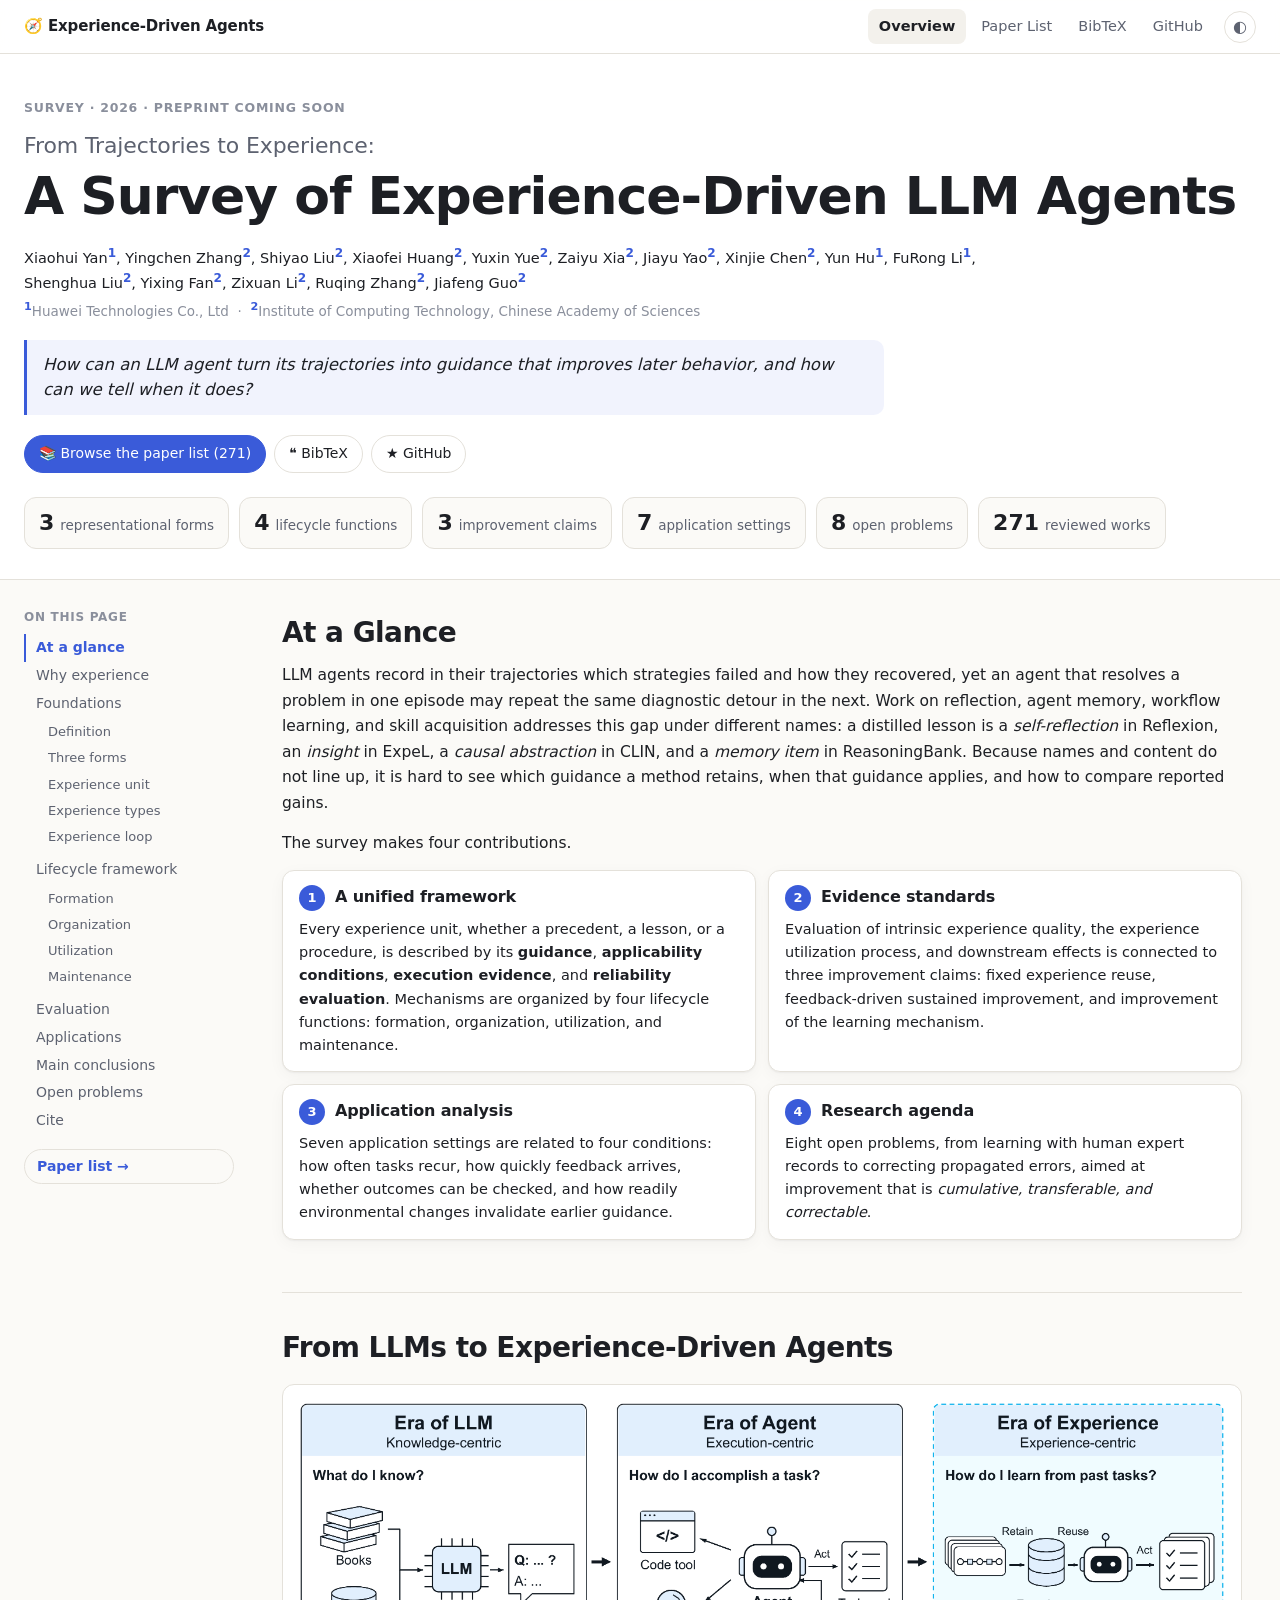
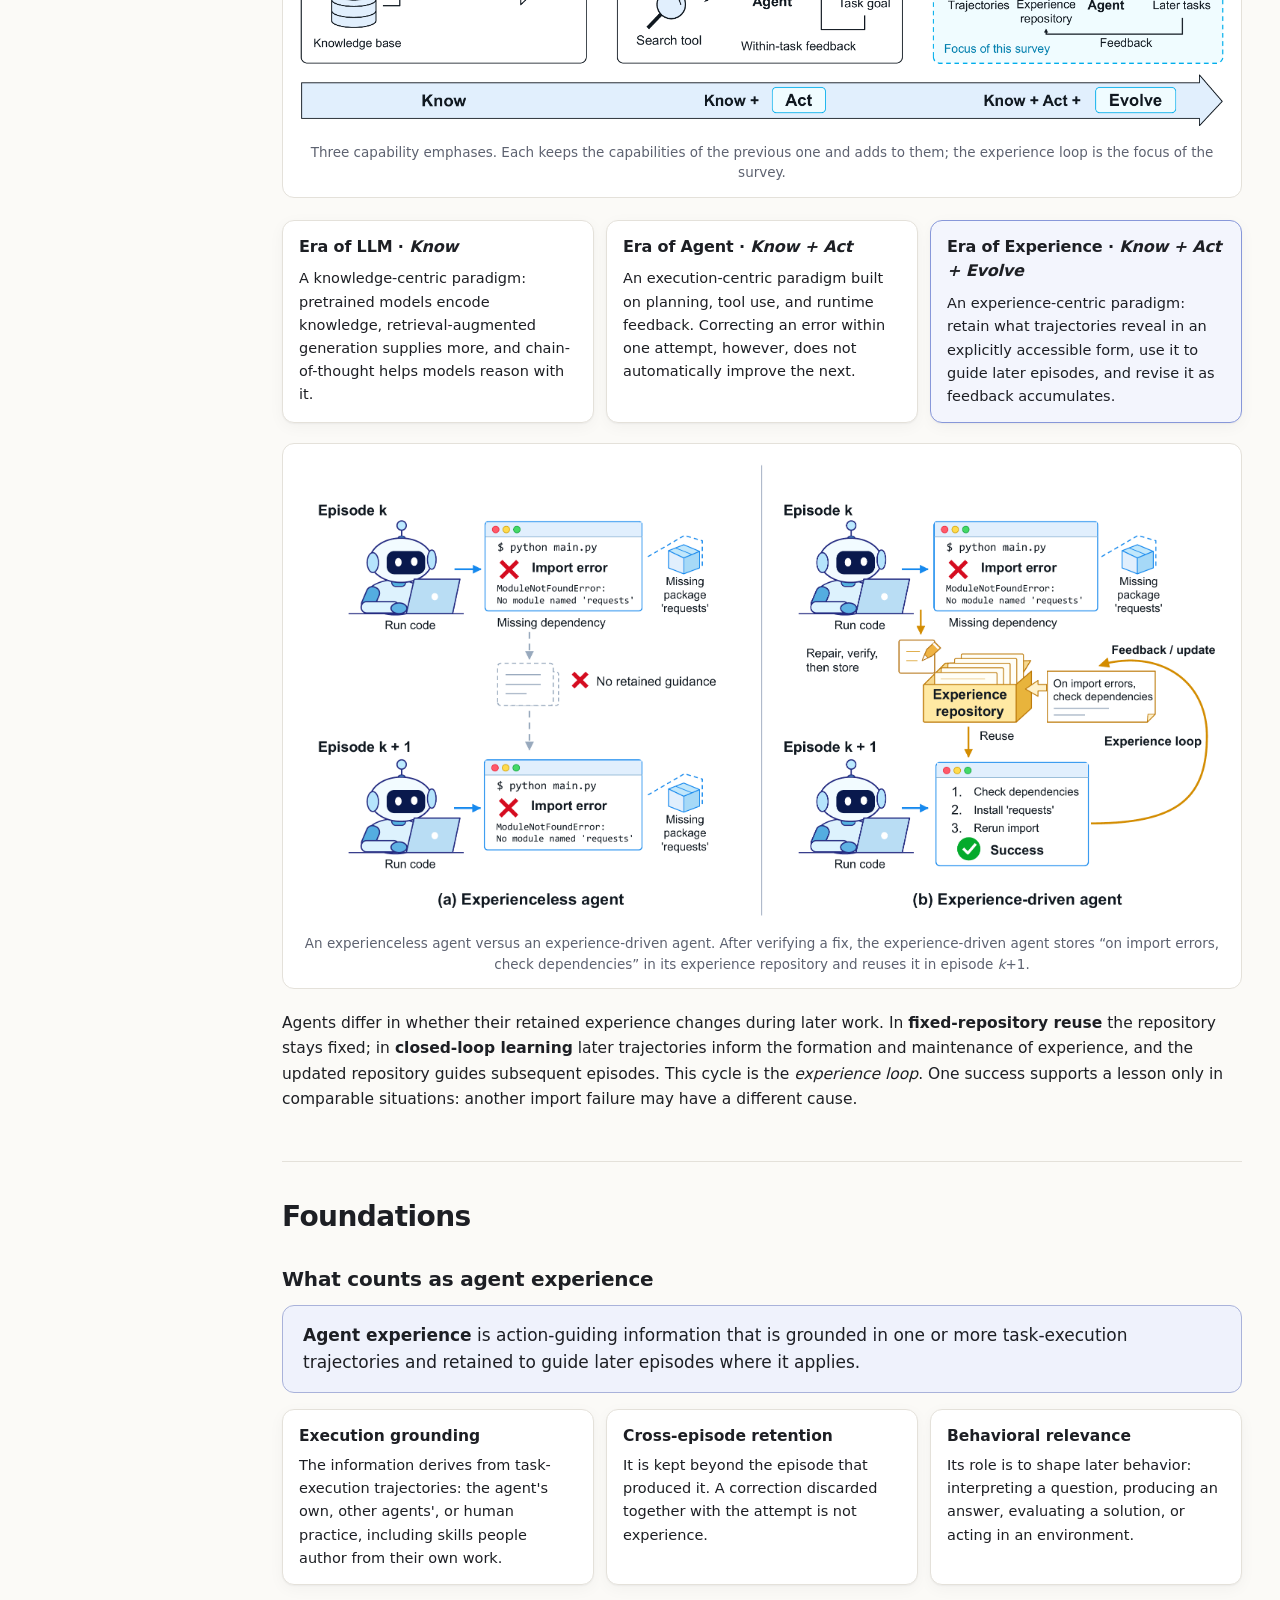
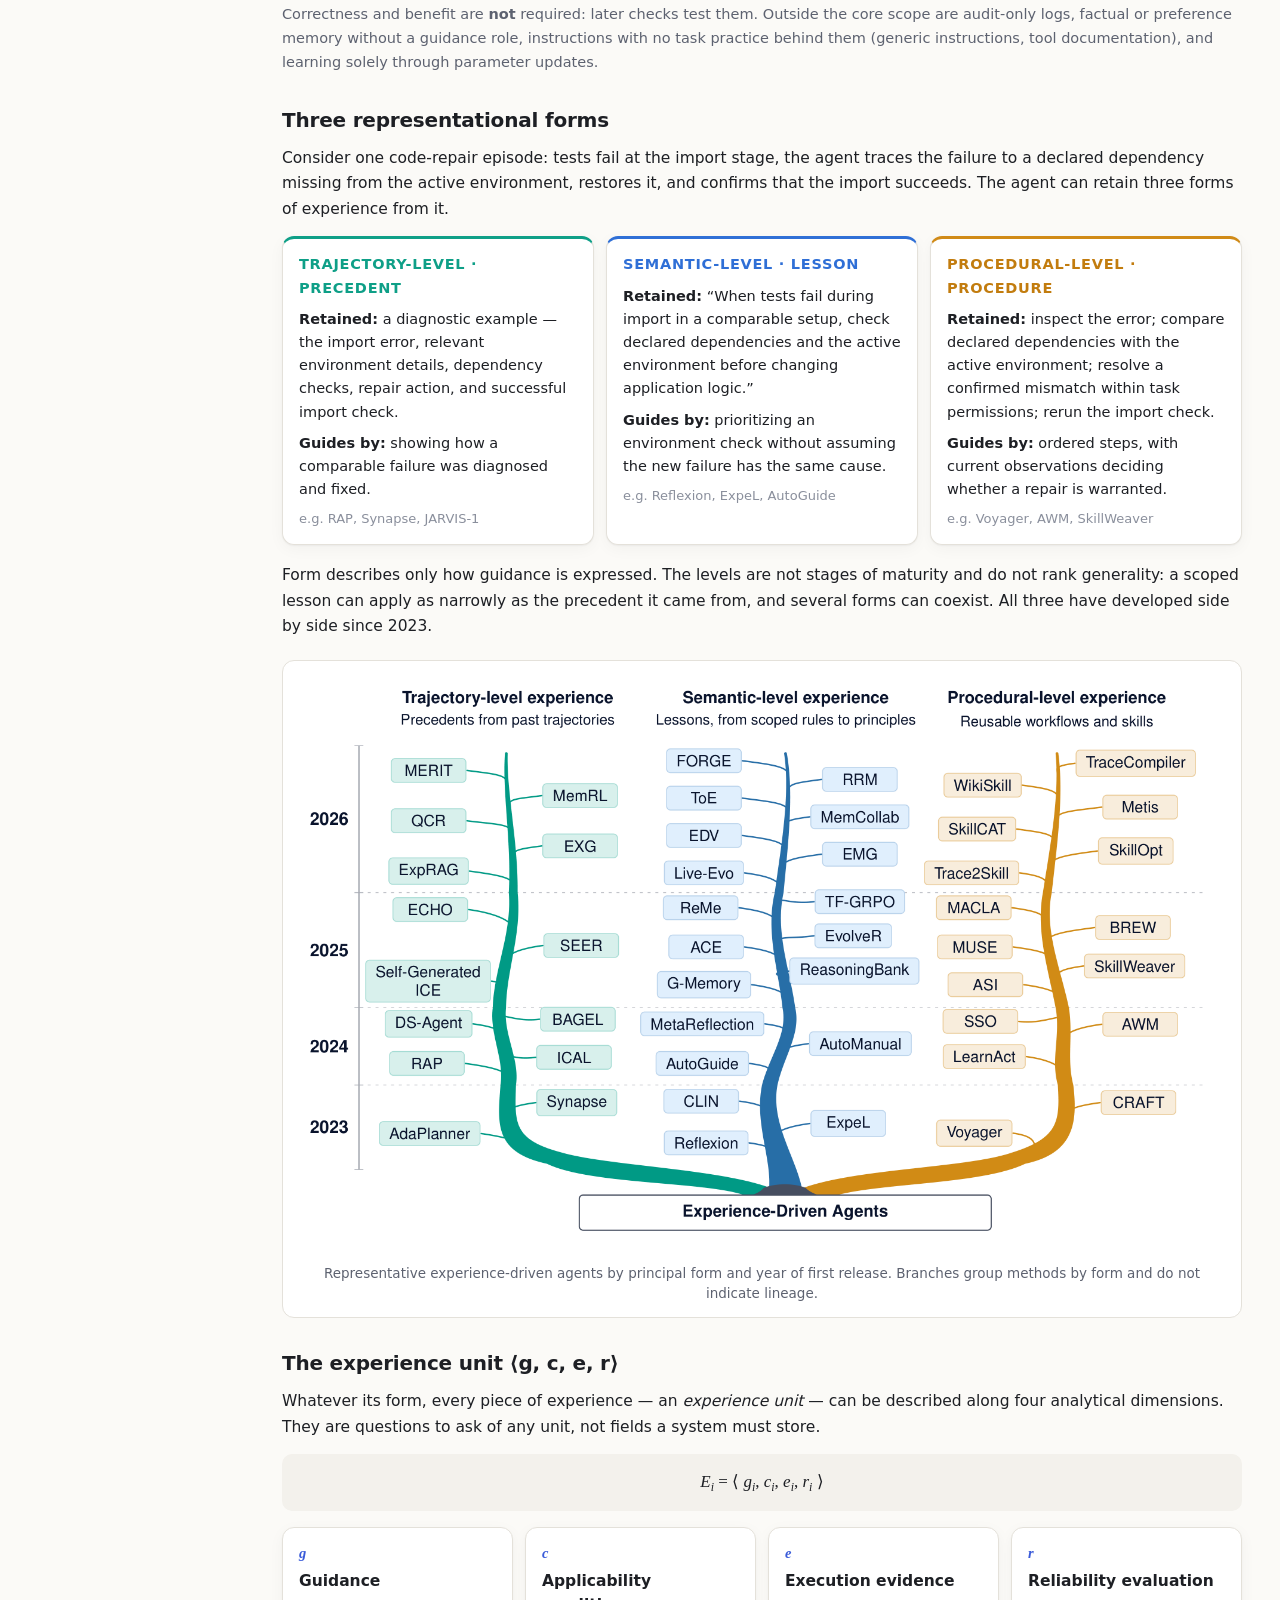
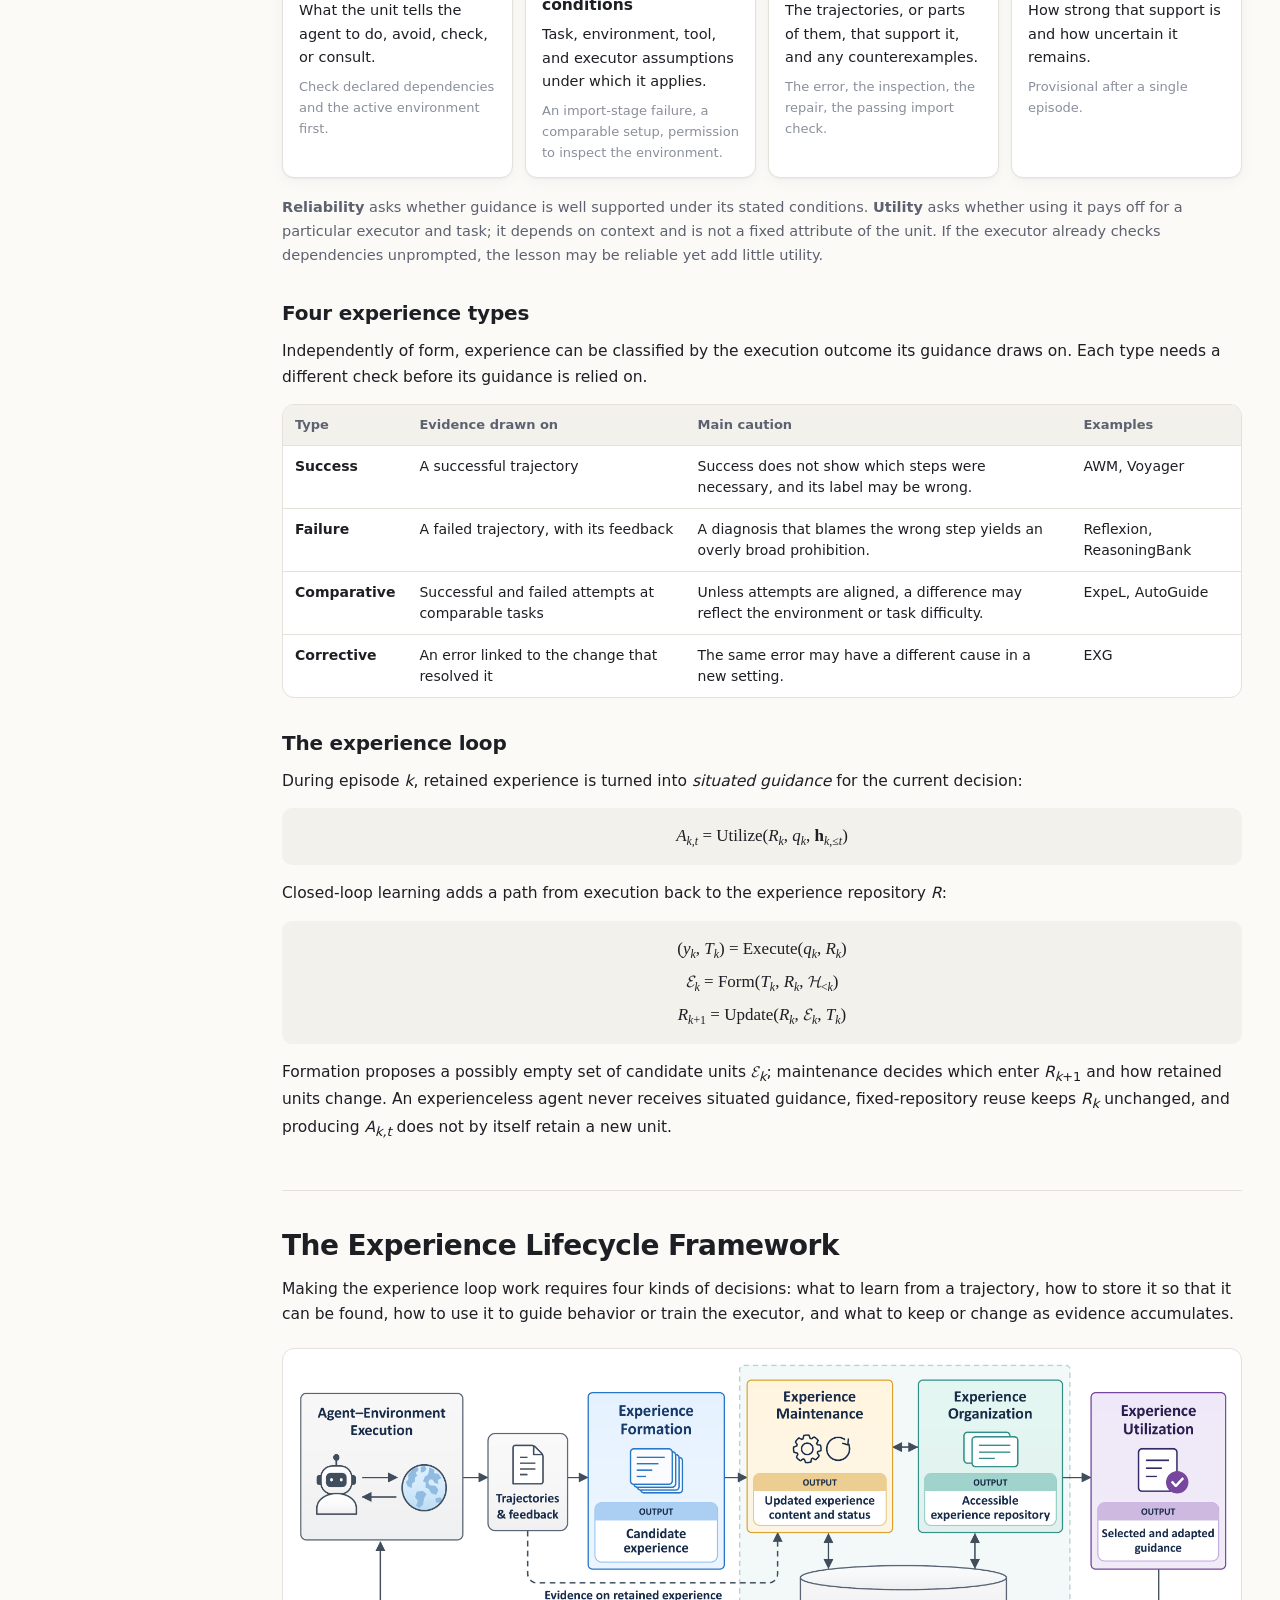
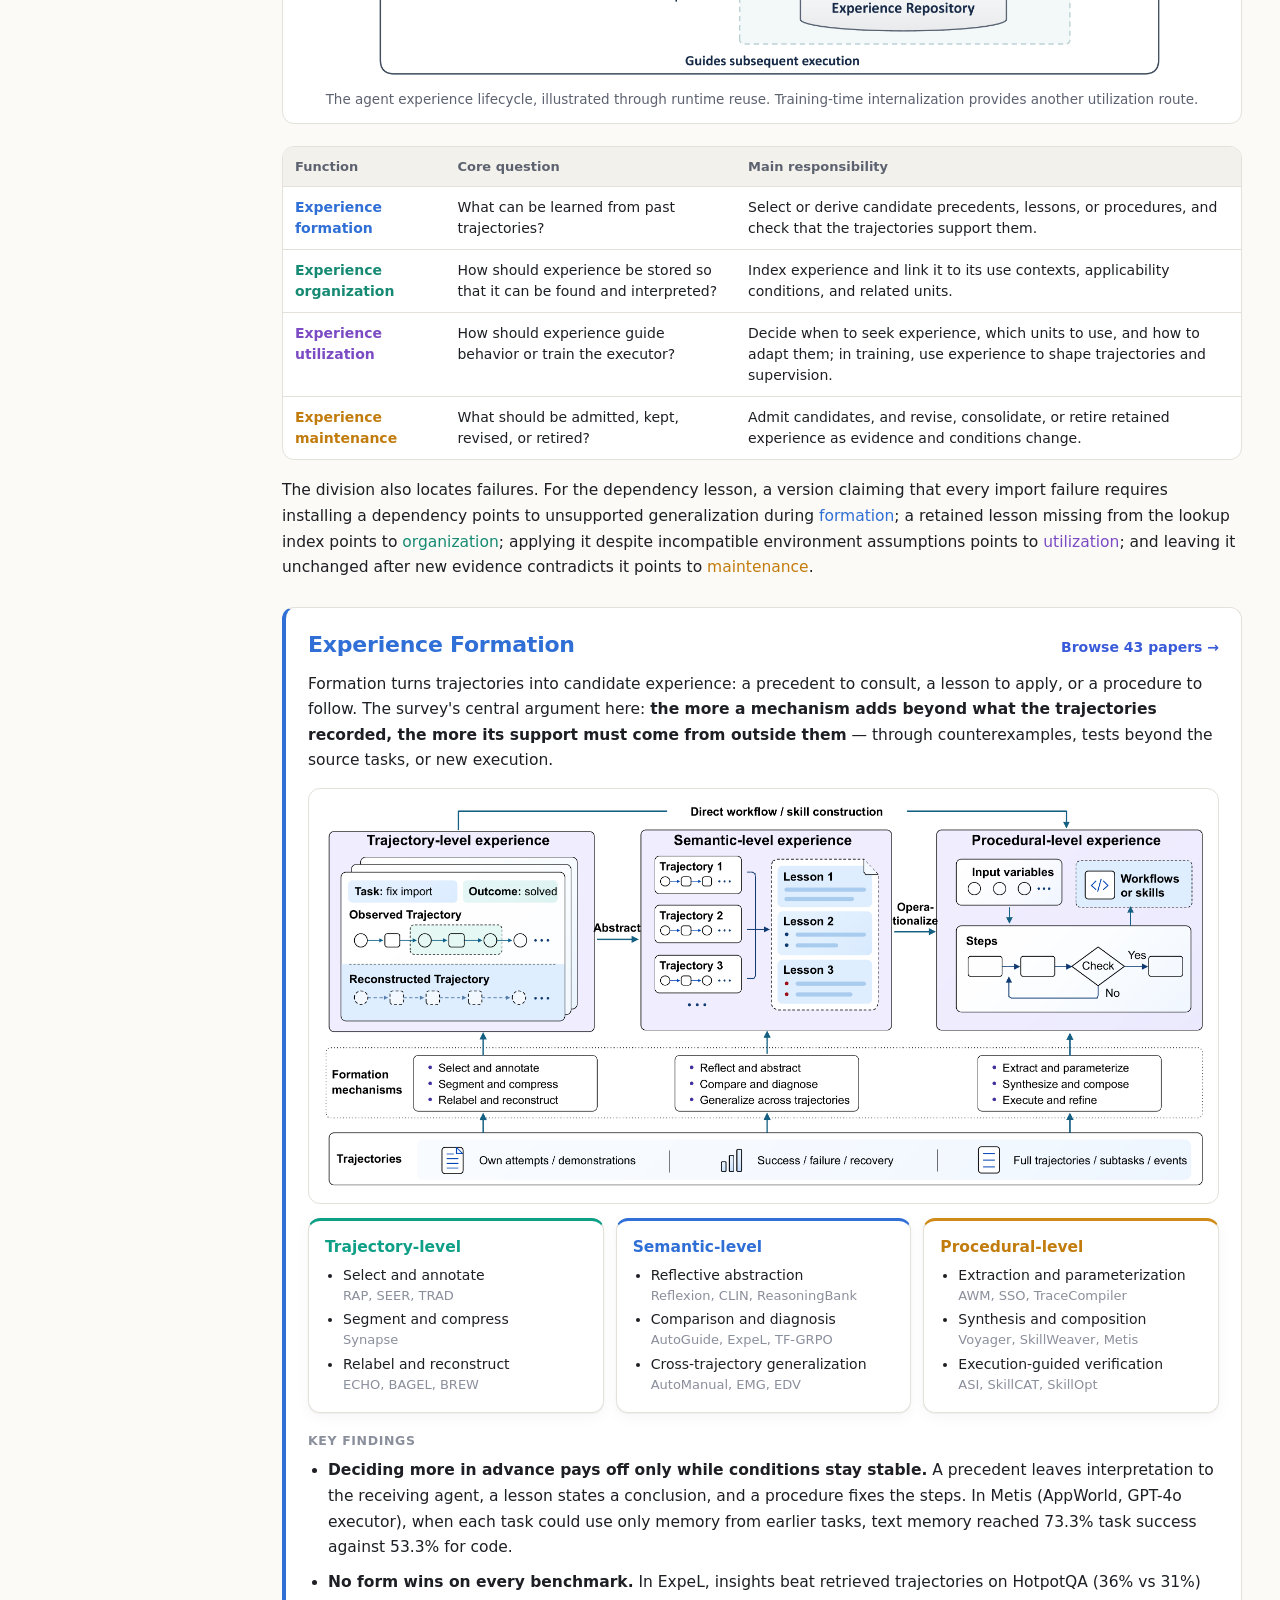
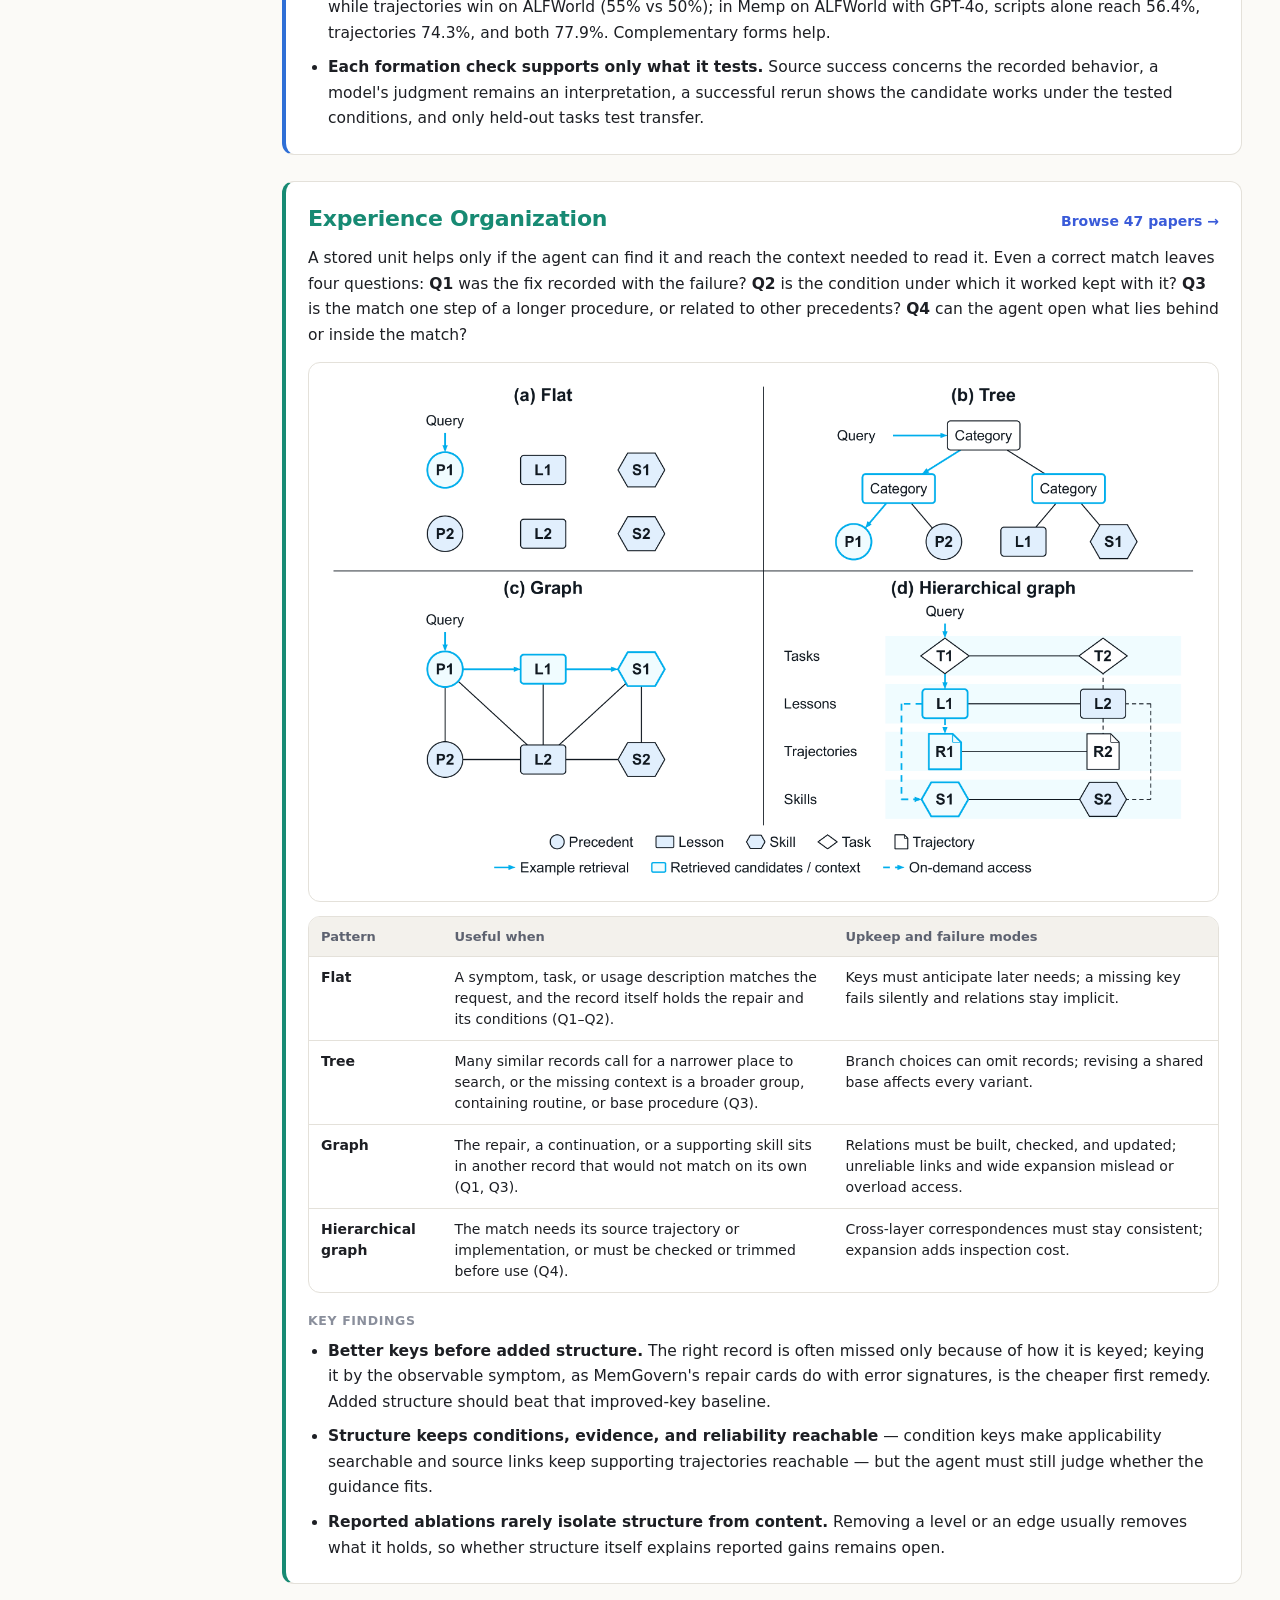
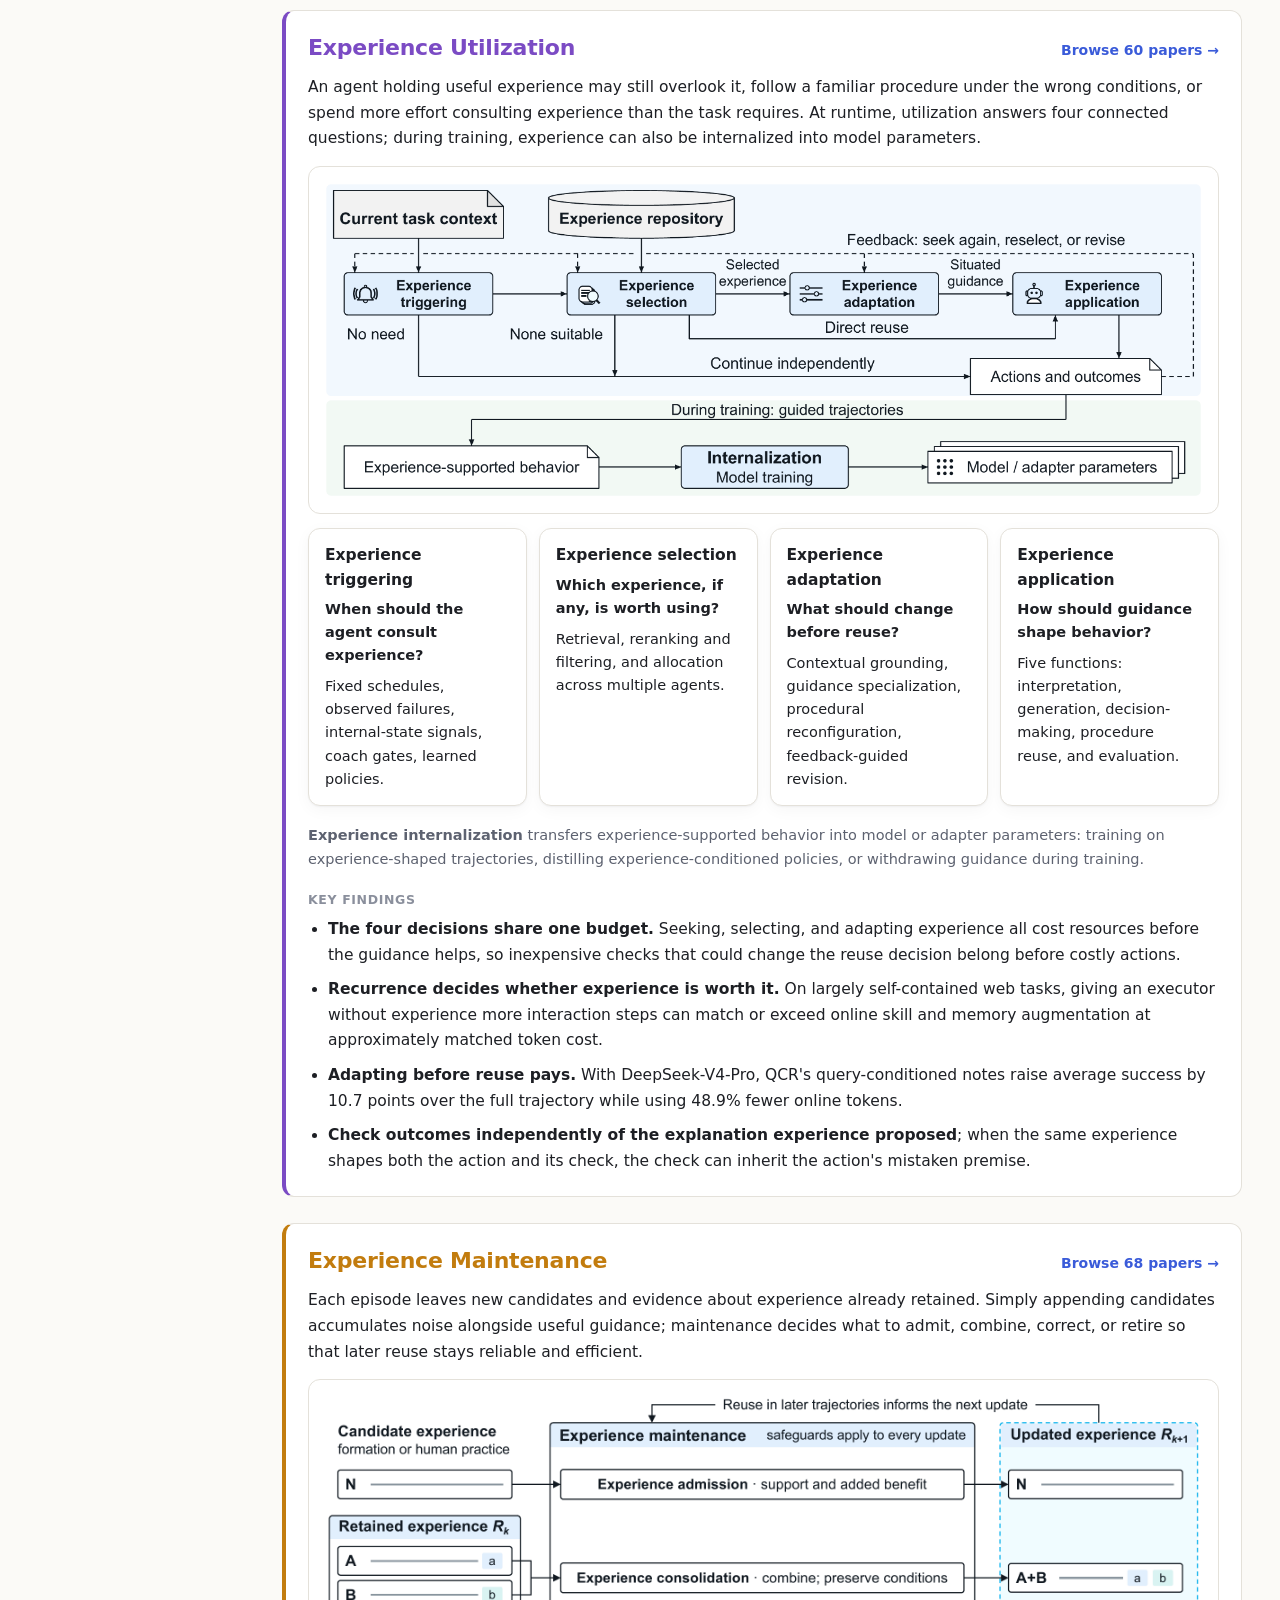
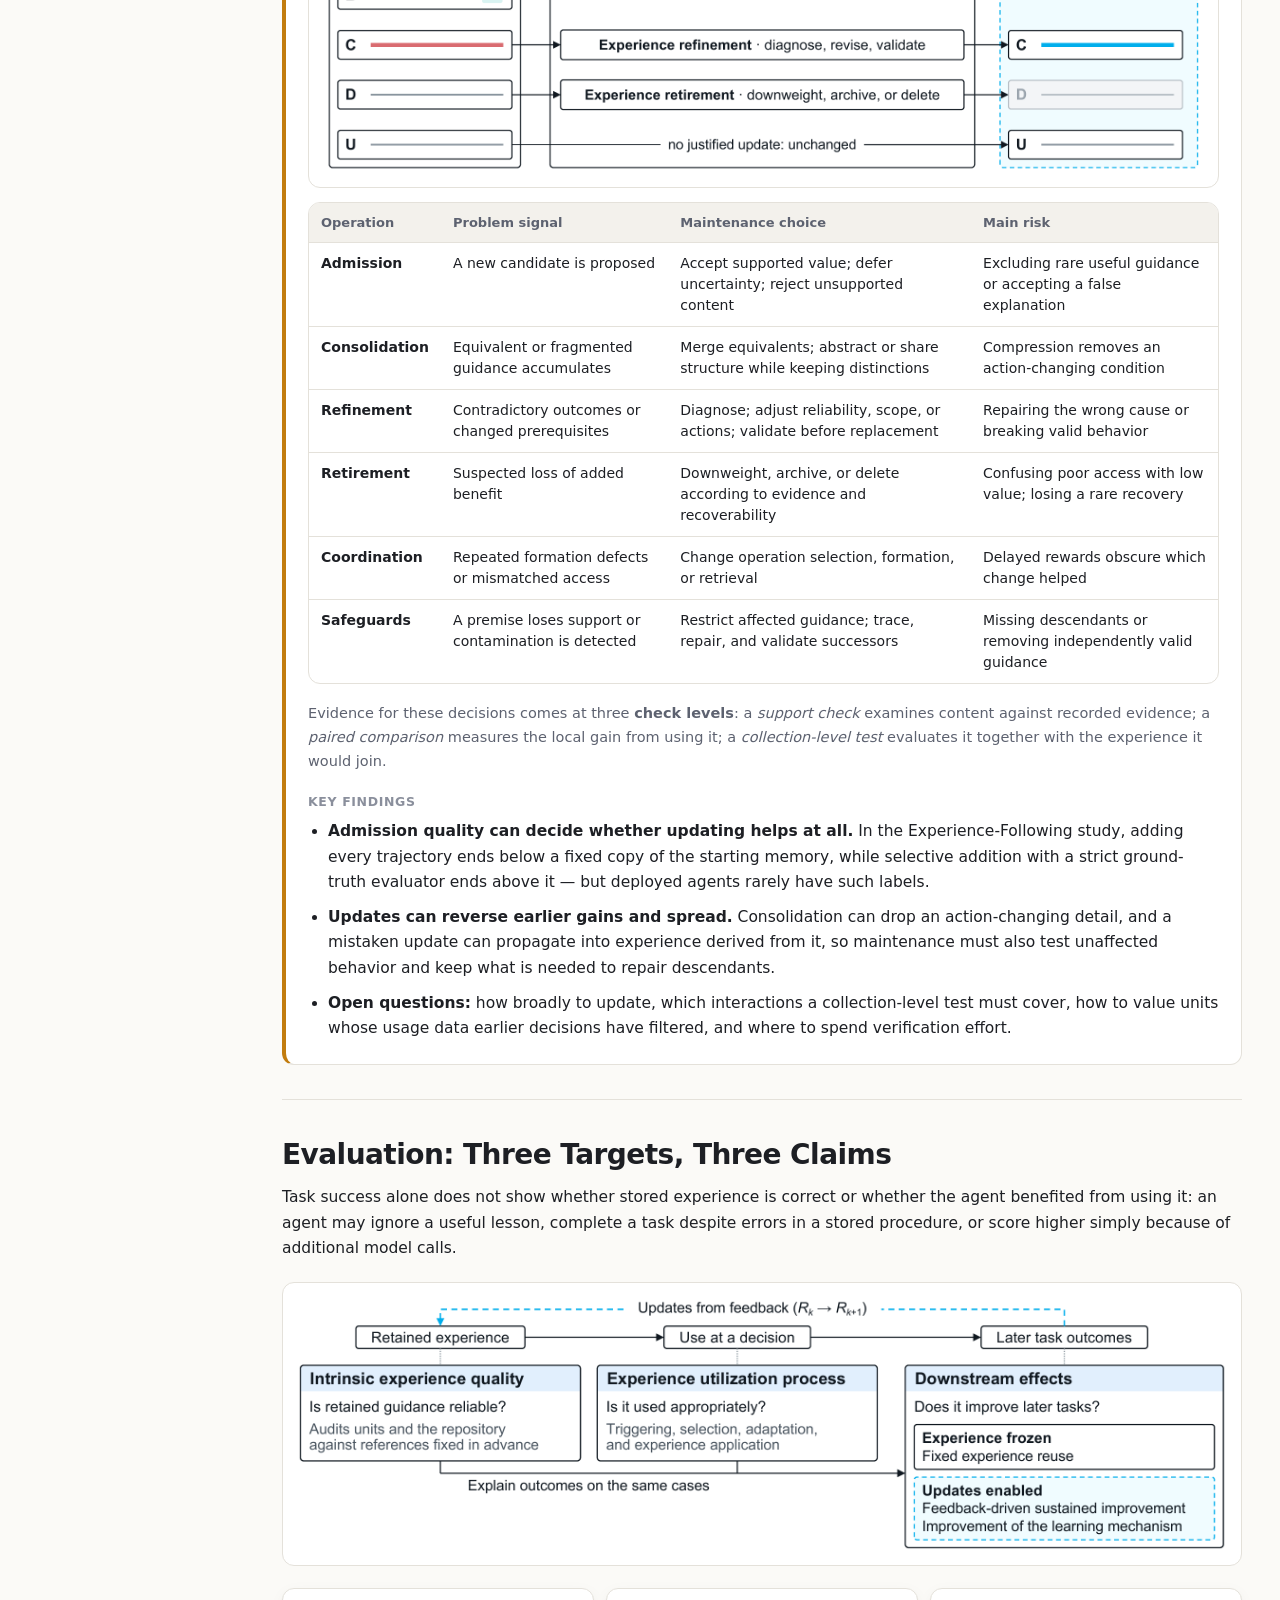
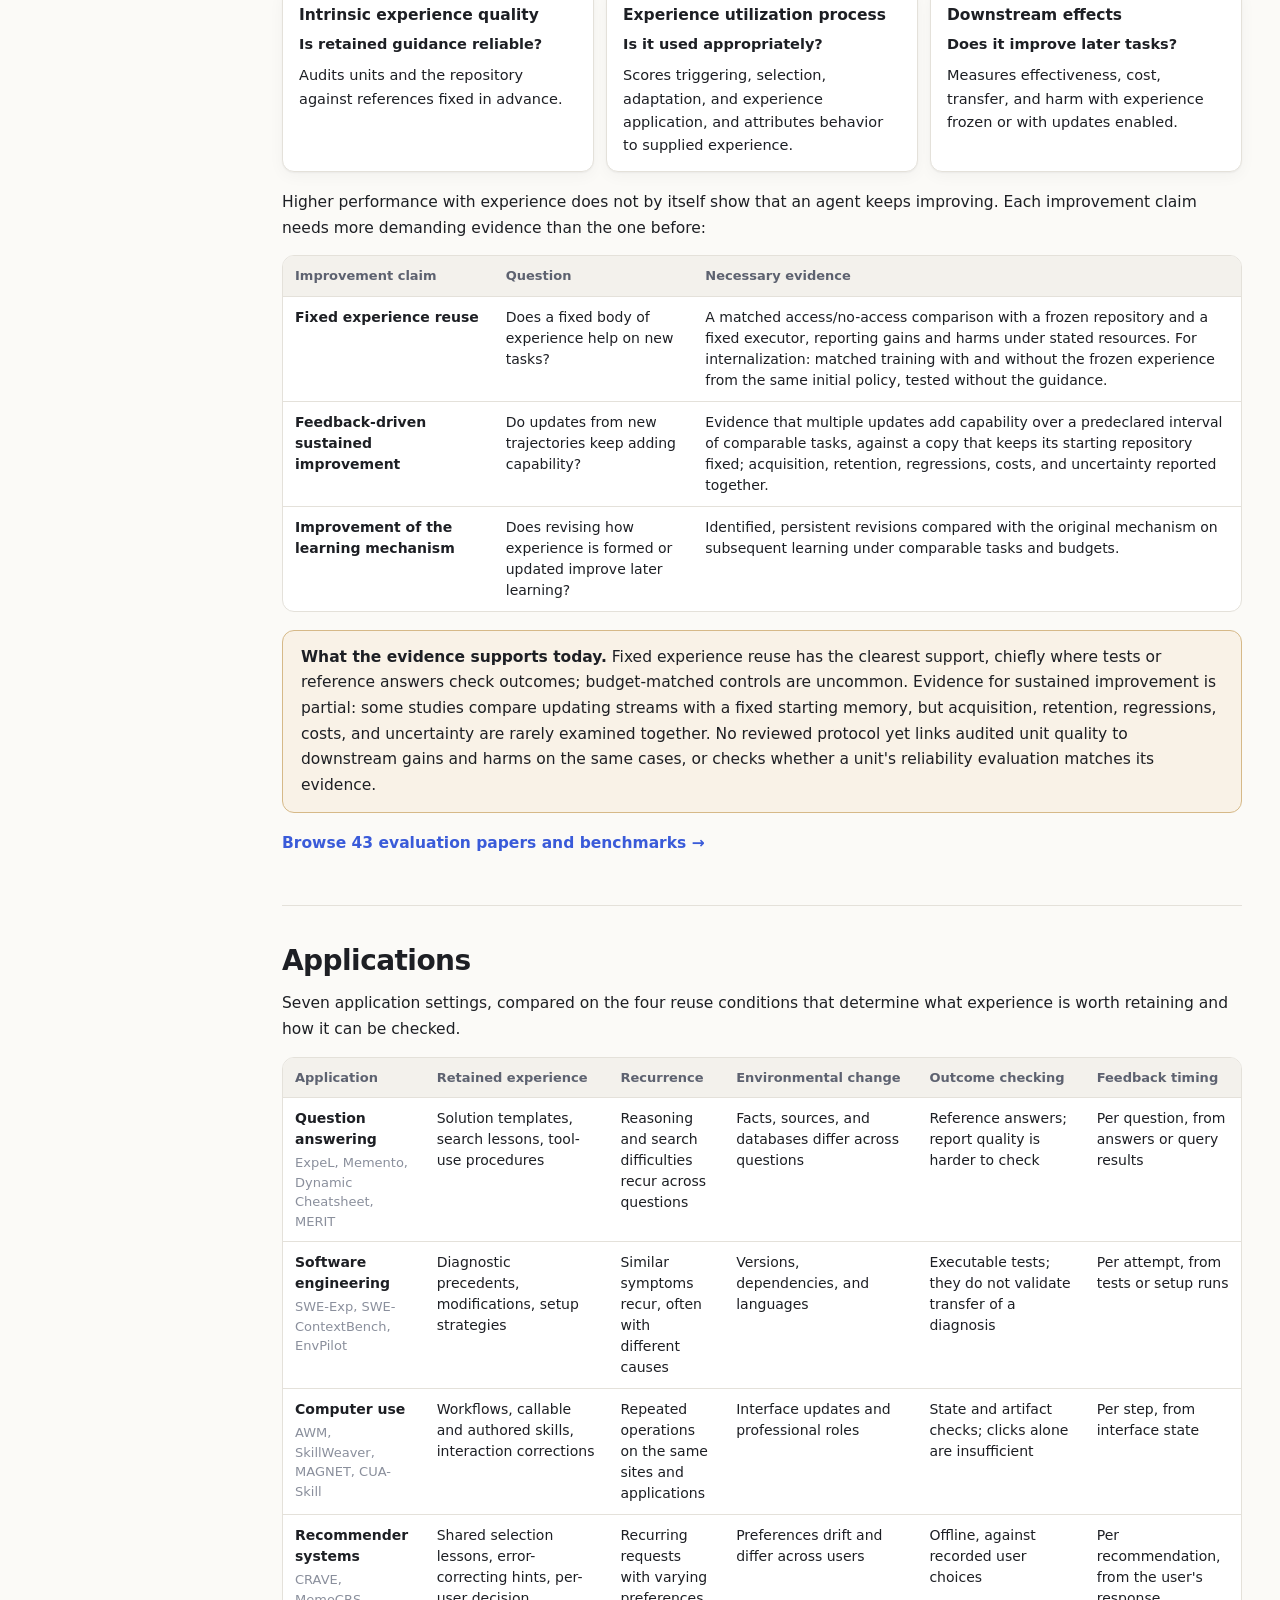
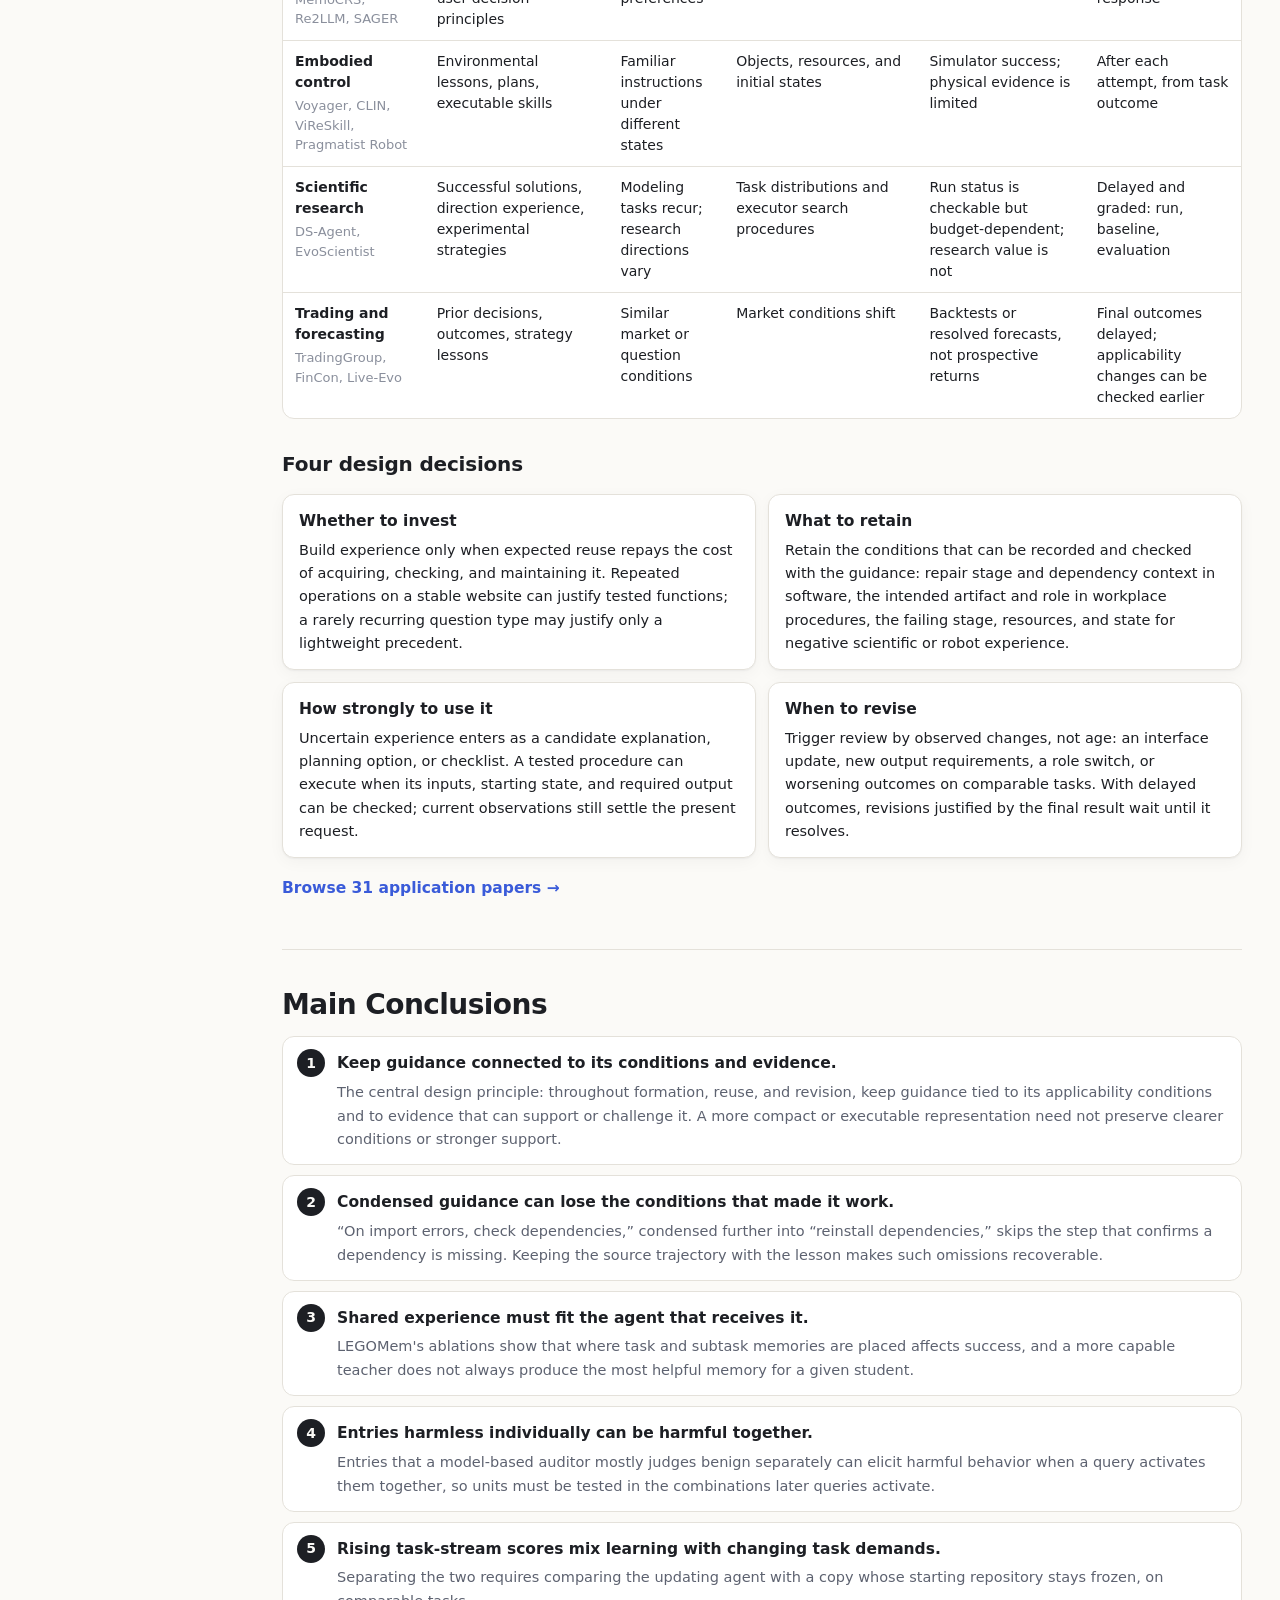
==== commit 461baa01: "Lead the home hero with the survey title; shrink the pre-title "A Survey of Experience-Driven LLM Ag" ====
--- a/docs/index.html
+++ b/docs/index.html
@@ -3,10 +3,10 @@
 <head>
   <meta charset="utf-8">
   <meta name="viewport" content="width=device-width, initial-scale=1">
-  <title>From Trajectories to Experience · Experience-Driven LLM Agents</title>
+  <title>A Survey of Experience-Driven LLM Agents · From Trajectories to Experience</title>
   <meta name="description" content="Overview of the survey From Trajectories to Experience: A Survey of Experience-Driven LLM Agents — definitions, the experience lifecycle framework, evaluation standards, applications, main conclusions, and open problems.">
   <link rel="icon" href="data:image/svg+xml,<svg xmlns='http://www.w3.org/2000/svg' viewBox='0 0 100 100'><text y='.9em' font-size='90'>🧭</text></svg>">
-  <link rel="stylesheet" href="style.css?v=3">
+  <link rel="stylesheet" href="style.css?v=4">
 </head>
 <body data-page="overview">
   <nav class="topnav" aria-label="Site">
@@ -25,8 +25,8 @@
   <header class="hero survey-hero">
     <div class="wrap">
       <p class="eyebrow">Survey · 2026 · preprint coming soon</p>
-      <h1>From Trajectories to Experience</h1>
-      <p class="subtitle">A Survey of Experience-Driven LLM Agents</p>
+      <p class="pretitle">From Trajectories to Experience:</p>
+      <h1>A Survey of Experience-Driven LLM Agents</h1>
       <p class="authors">Xiaohui Yan<sup>1</sup>, Yingchen Zhang<sup>2</sup>, Shiyao Liu<sup>2</sup>, Xiaofei Huang<sup>2</sup>, Yuxin Yue<sup>2</sup>,
         Zaiyu Xia<sup>2</sup>, Jiayu Yao<sup>2</sup>, Xinjie Chen<sup>2</sup>, Yun Hu<sup>1</sup>, FuRong Li<sup>1</sup>, Shenghua Liu<sup>2</sup>,
         Yixing Fan<sup>2</sup>, Zixuan Li<sup>2</sup>, Ruqing Zhang<sup>2</sup>, Jiafeng Guo<sup>2</sup></p>
--- a/docs/style.css
+++ b/docs/style.css
@@ -199,8 +199,8 @@
 
 /* survey hero */
 .survey-hero { padding: 44px 0 30px; }
-.survey-hero h1 { margin: 10px 0 2px; font-size: clamp(32px, 5.4vw, 52px); }
-.subtitle { margin: 0 0 16px; font-size: clamp(18px, 2.4vw, 24px); color: var(--muted); font-weight: 500; }
+.pretitle { margin: 12px 0 0; font-size: clamp(17px, 2.2vw, 22px); color: var(--muted); font-weight: 500; letter-spacing: -.005em; }
+.survey-hero h1 { margin: 4px 0 18px; font-size: clamp(32px, 5.4vw, 52px); }
 .authors { margin: 0; max-width: 980px; font-size: 14.5px; color: var(--text); }
 .affil { margin: 4px 0 18px; font-size: 13.5px; color: var(--faint); }
 .authors sup, .affil sup { color: var(--accent); font-weight: 600; }
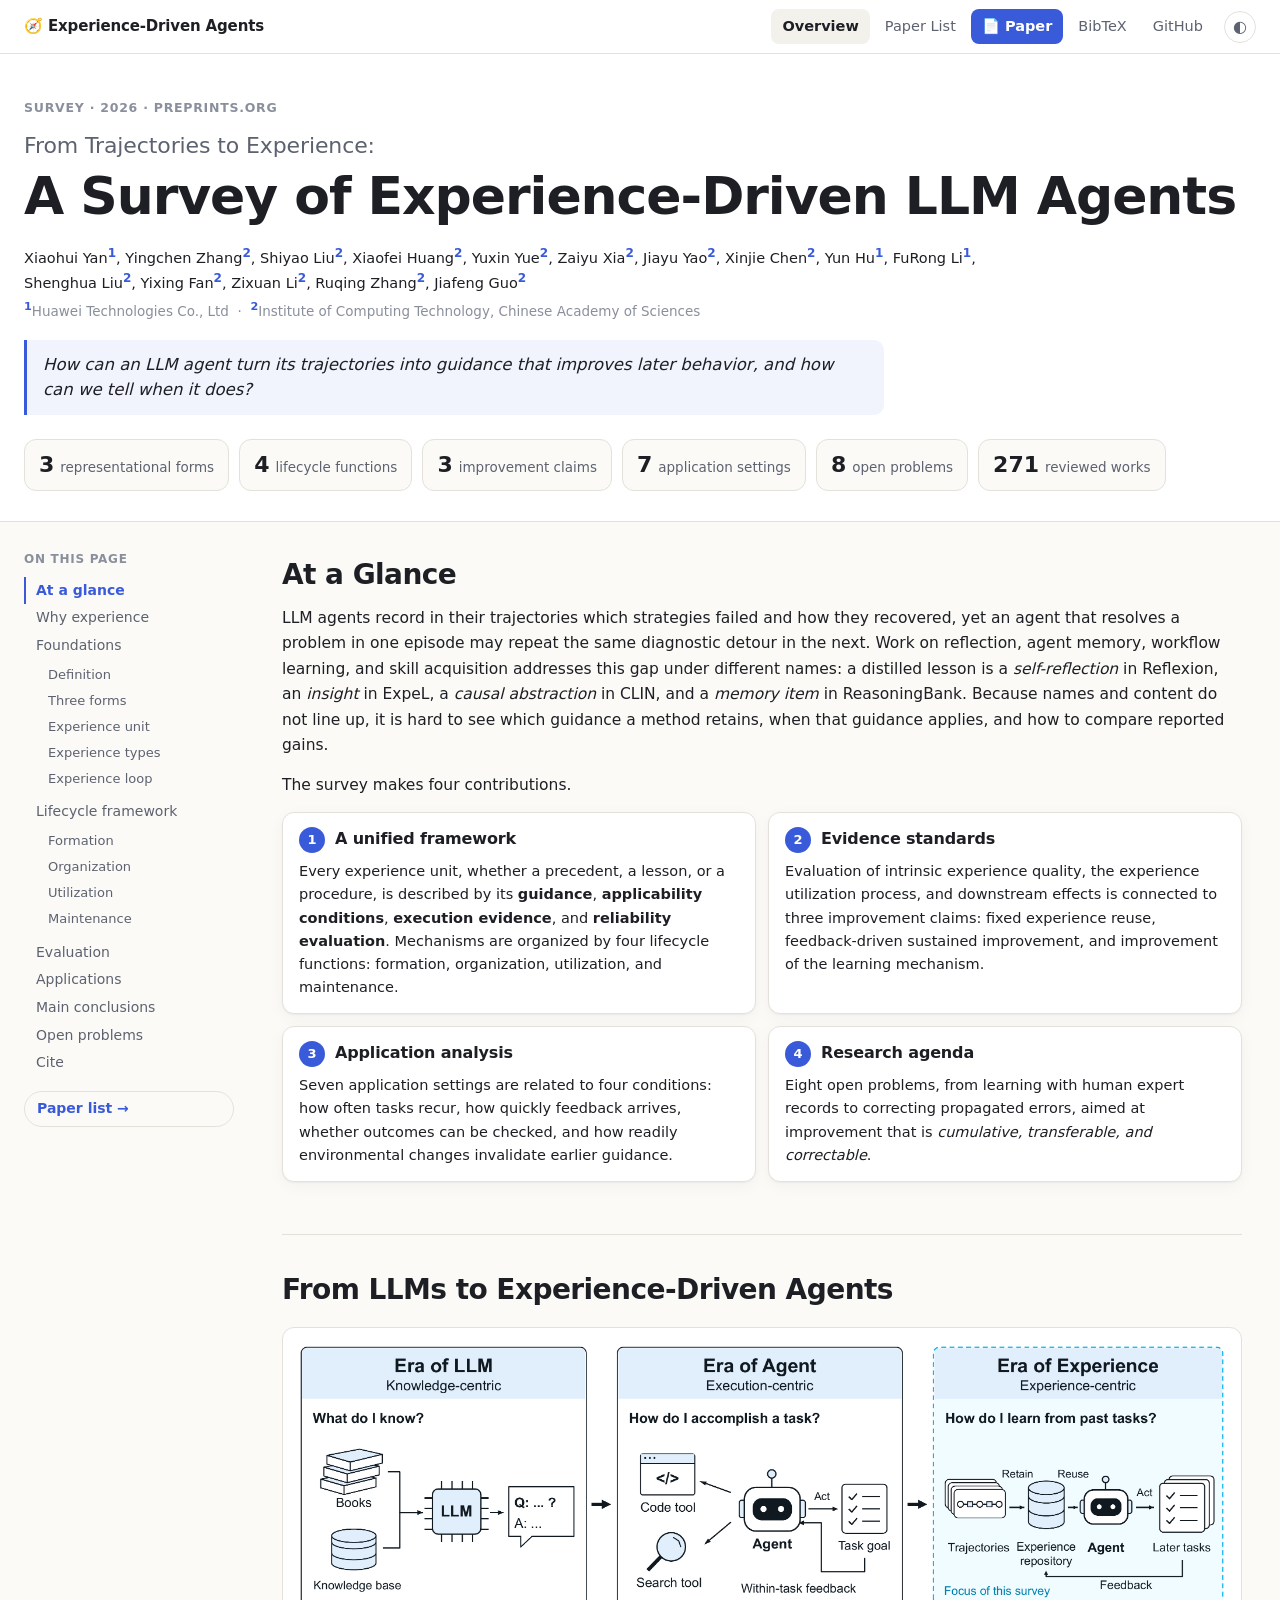
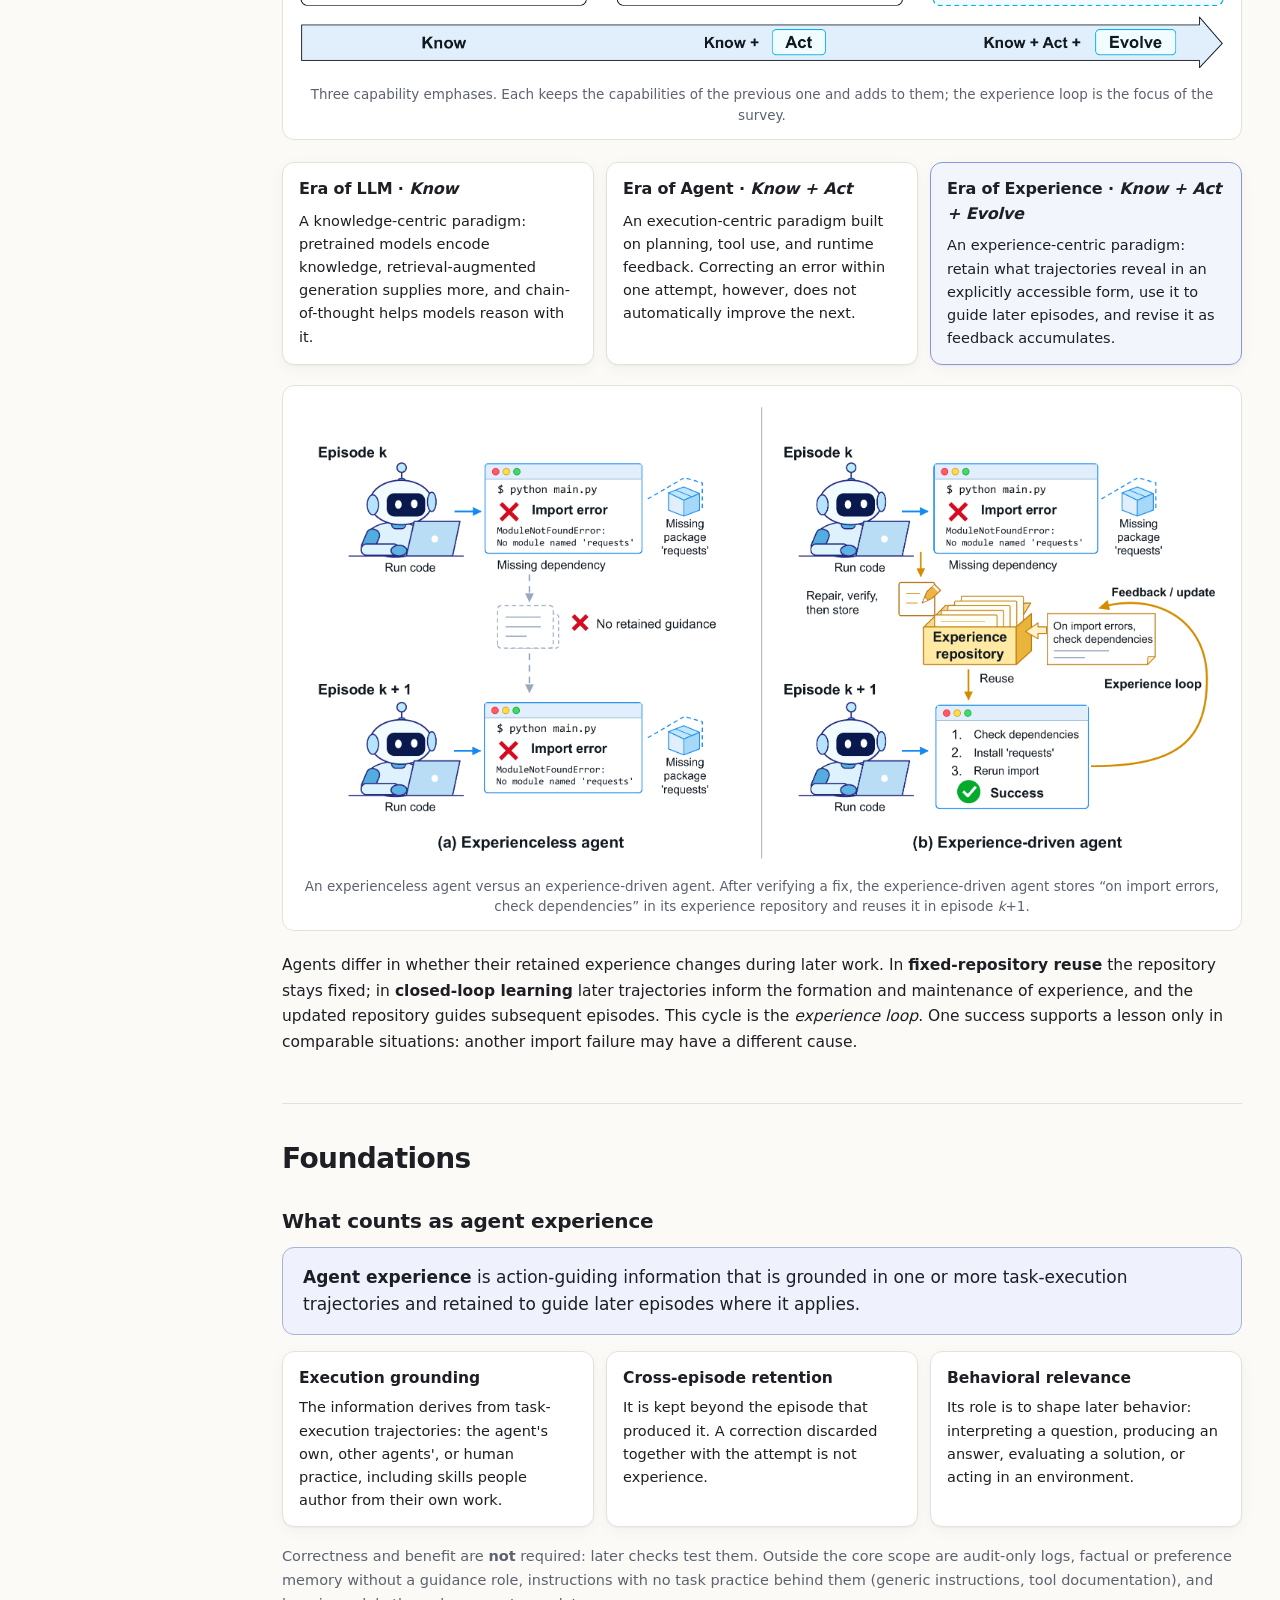
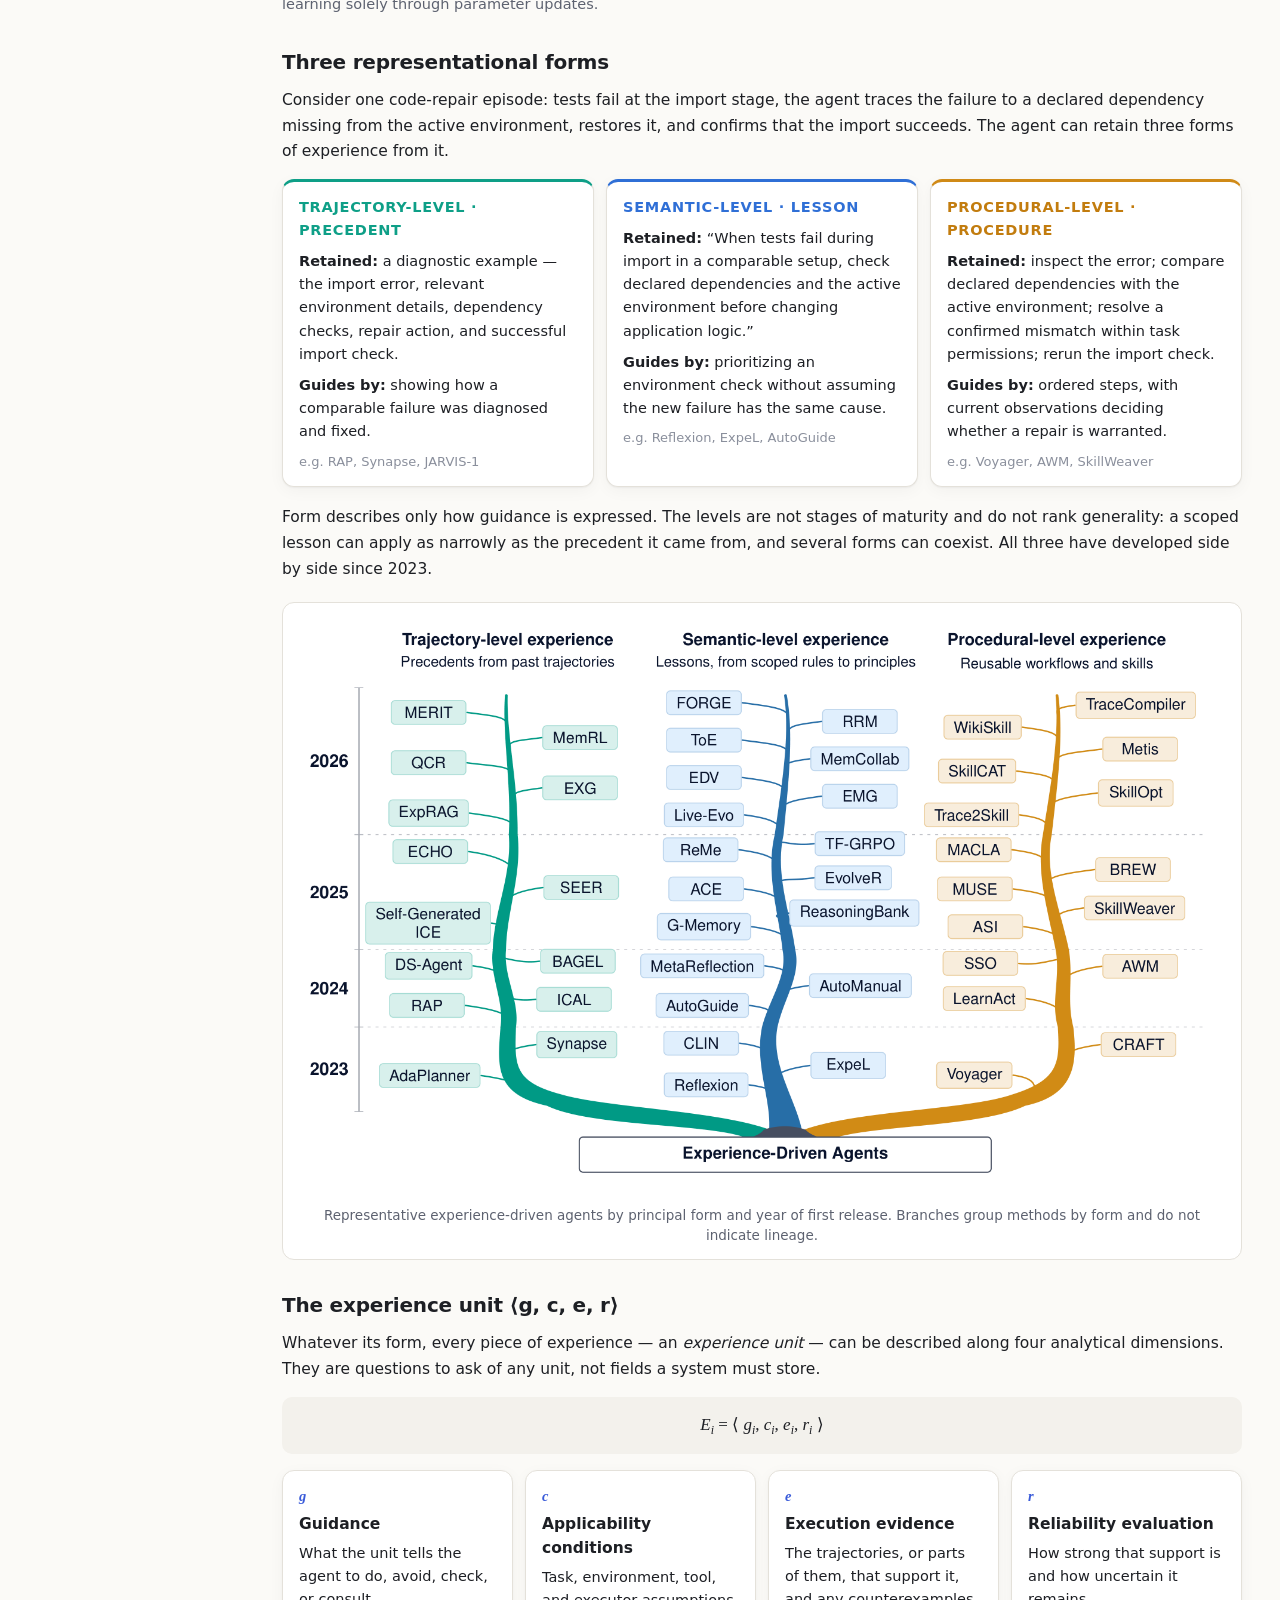
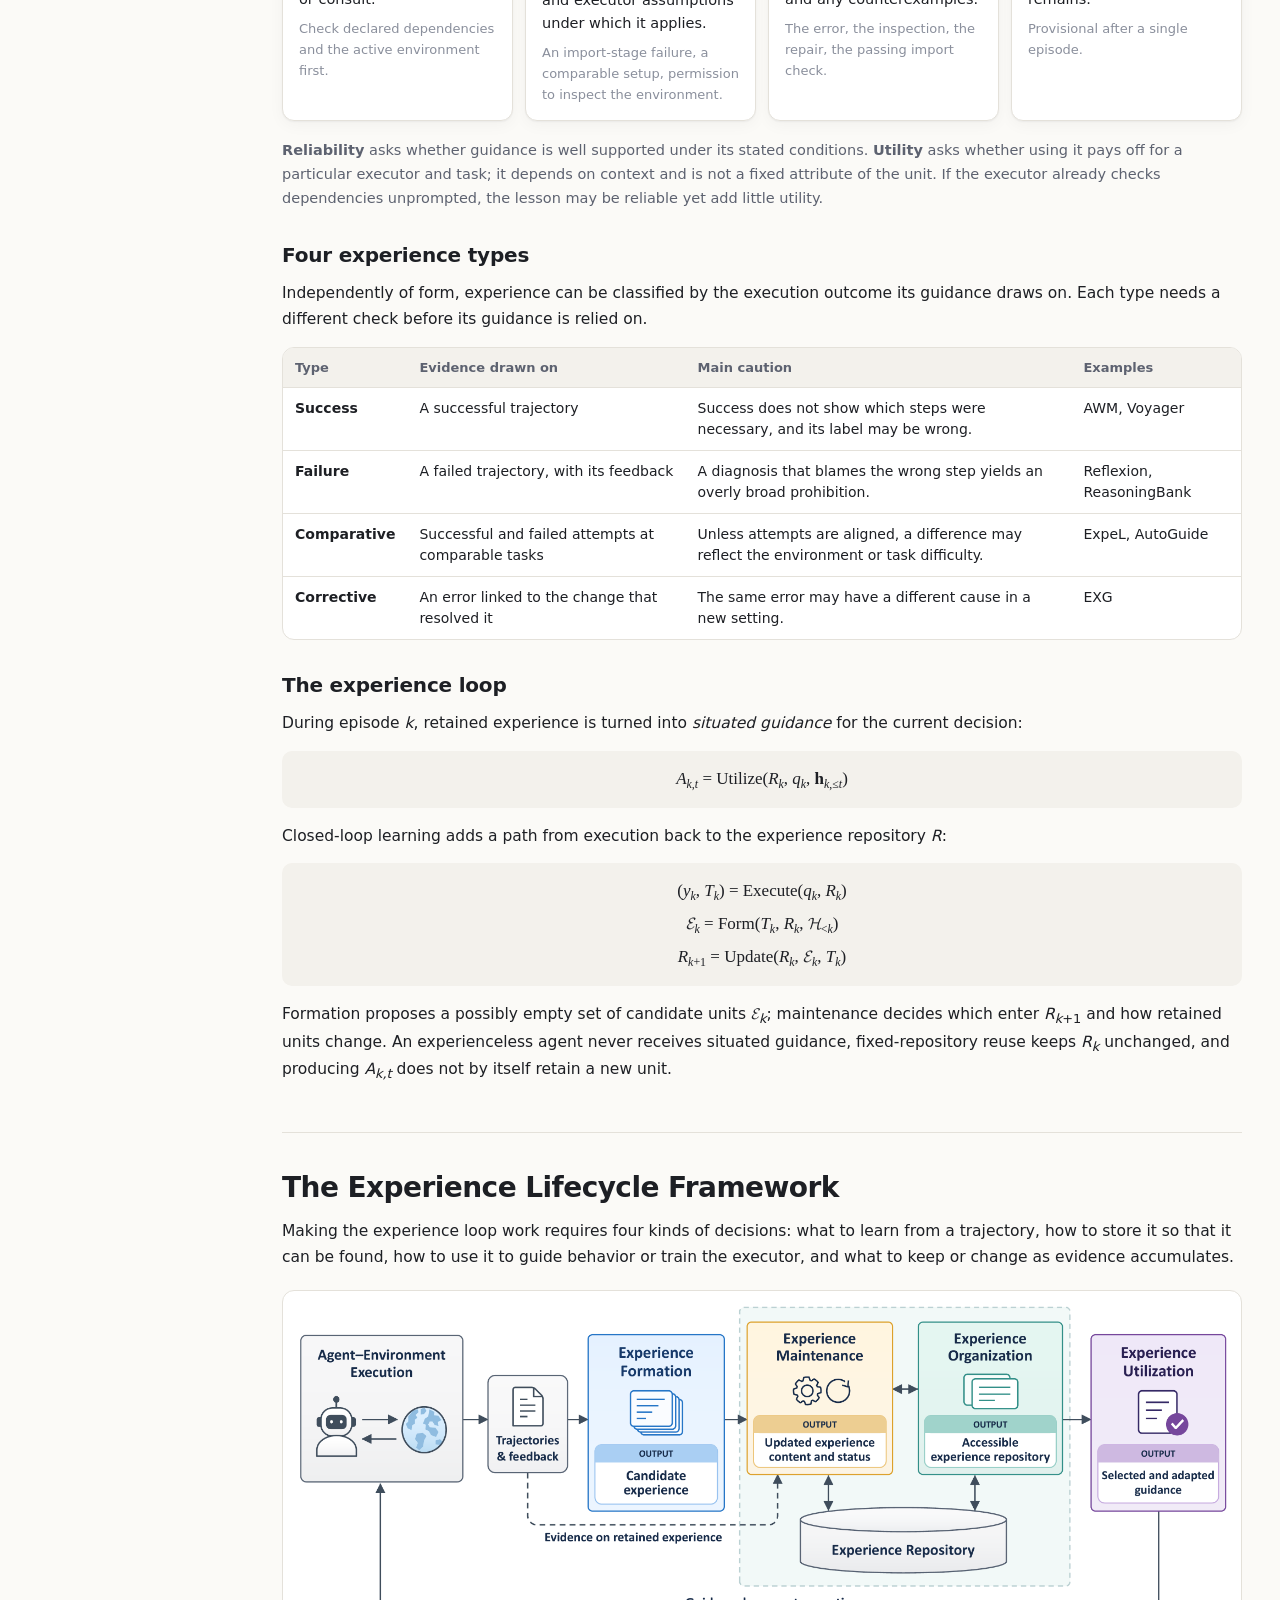
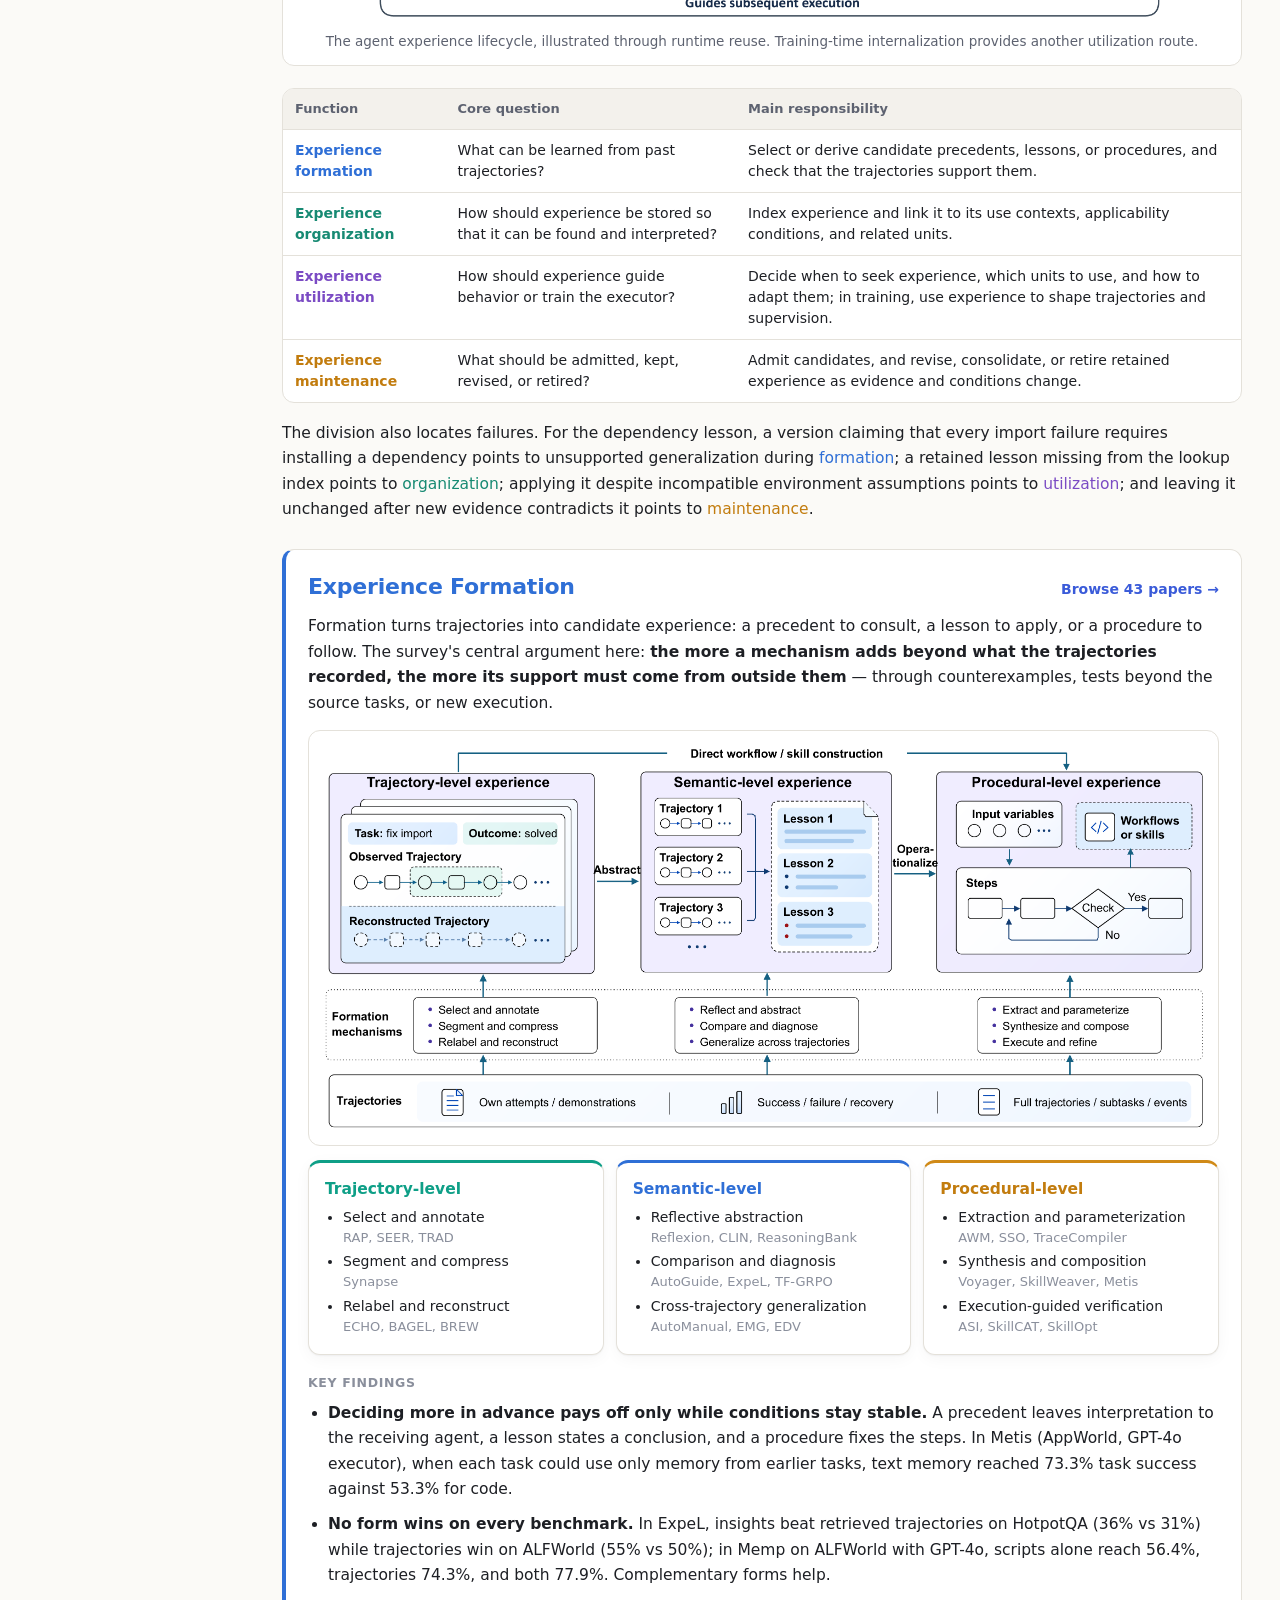
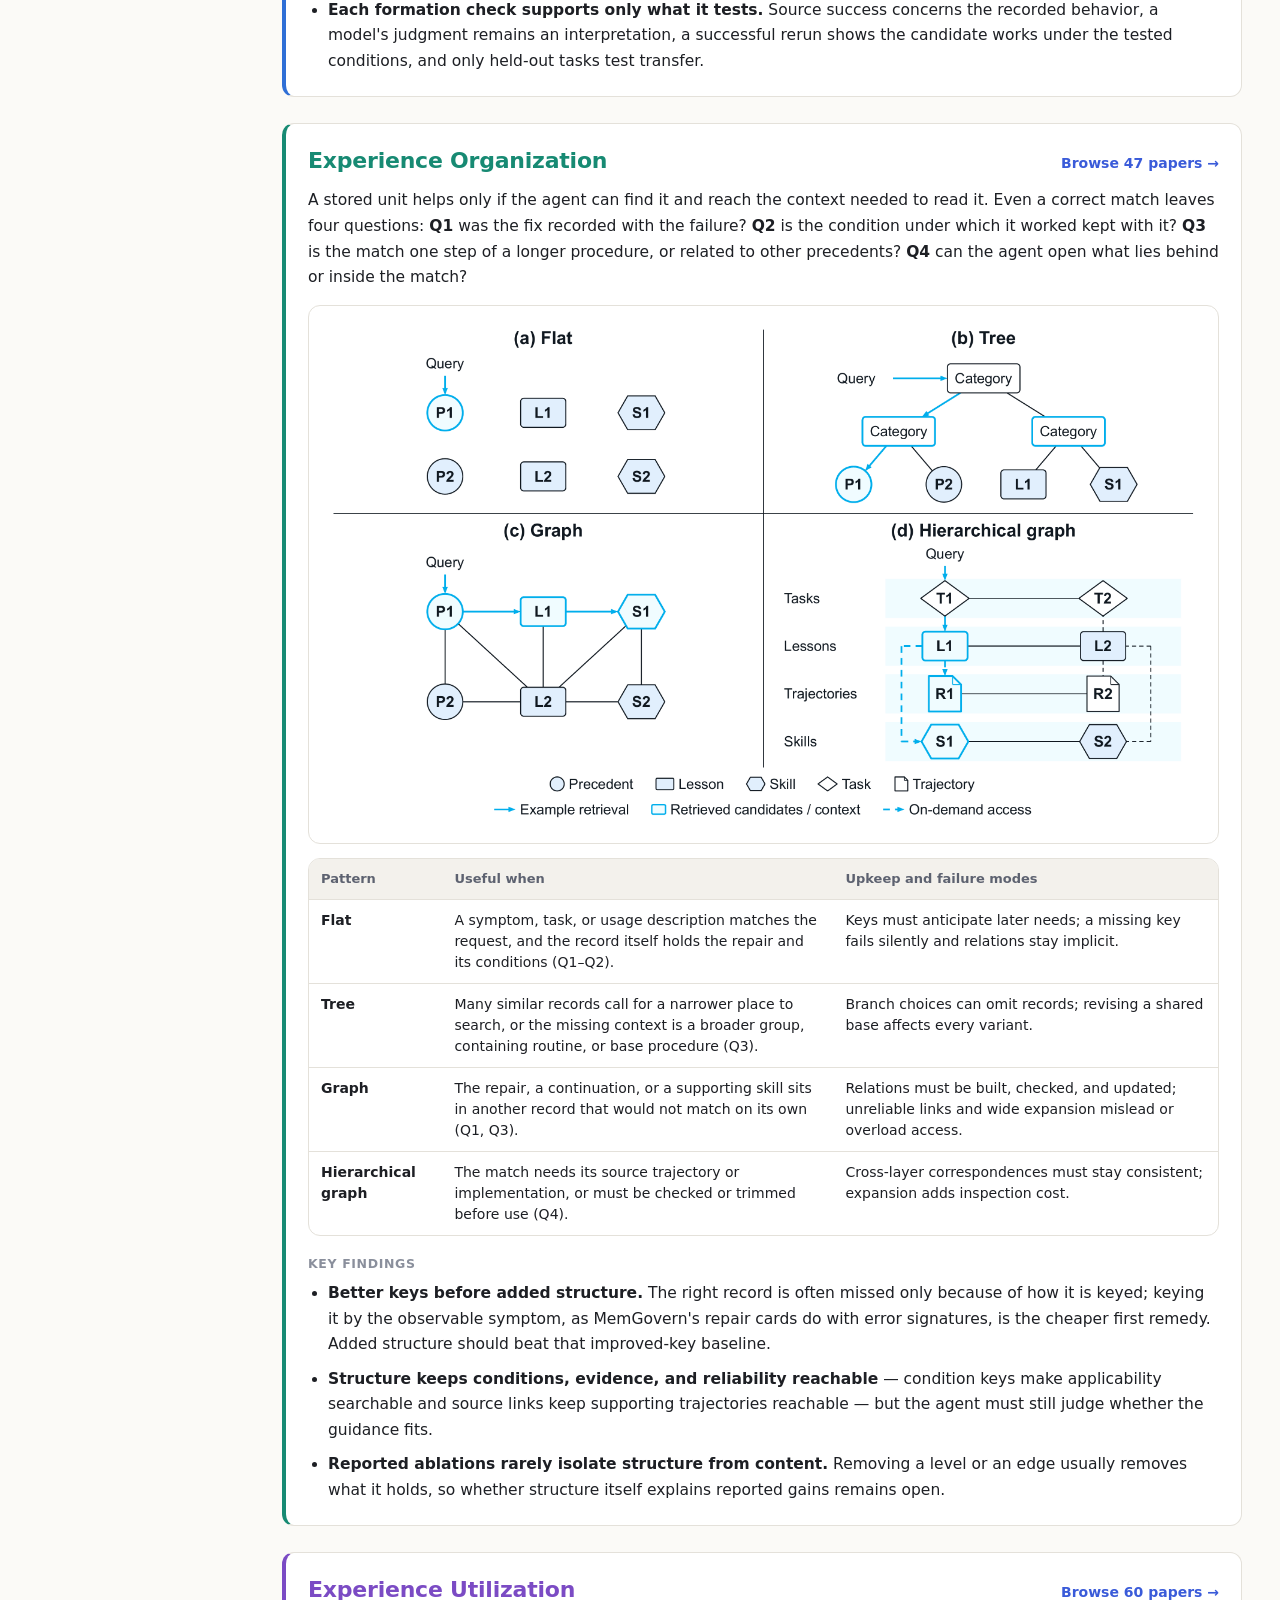
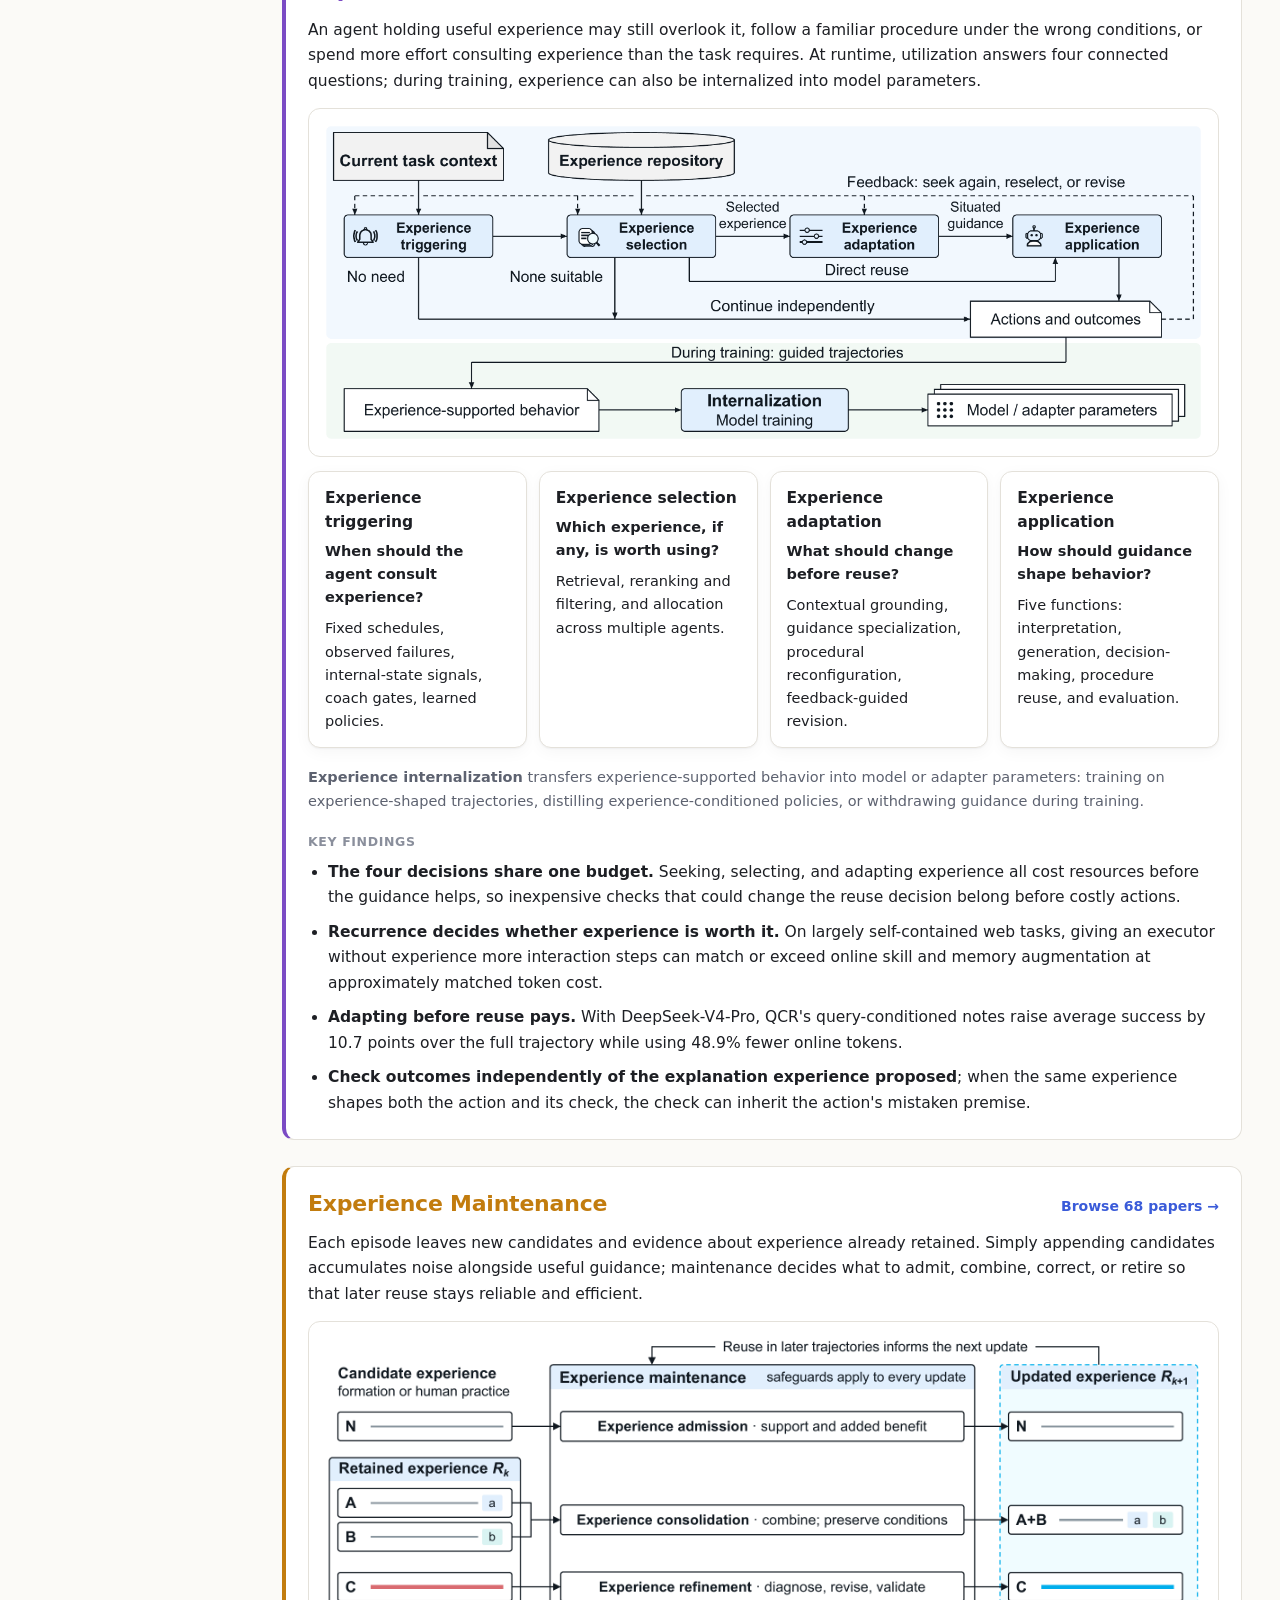
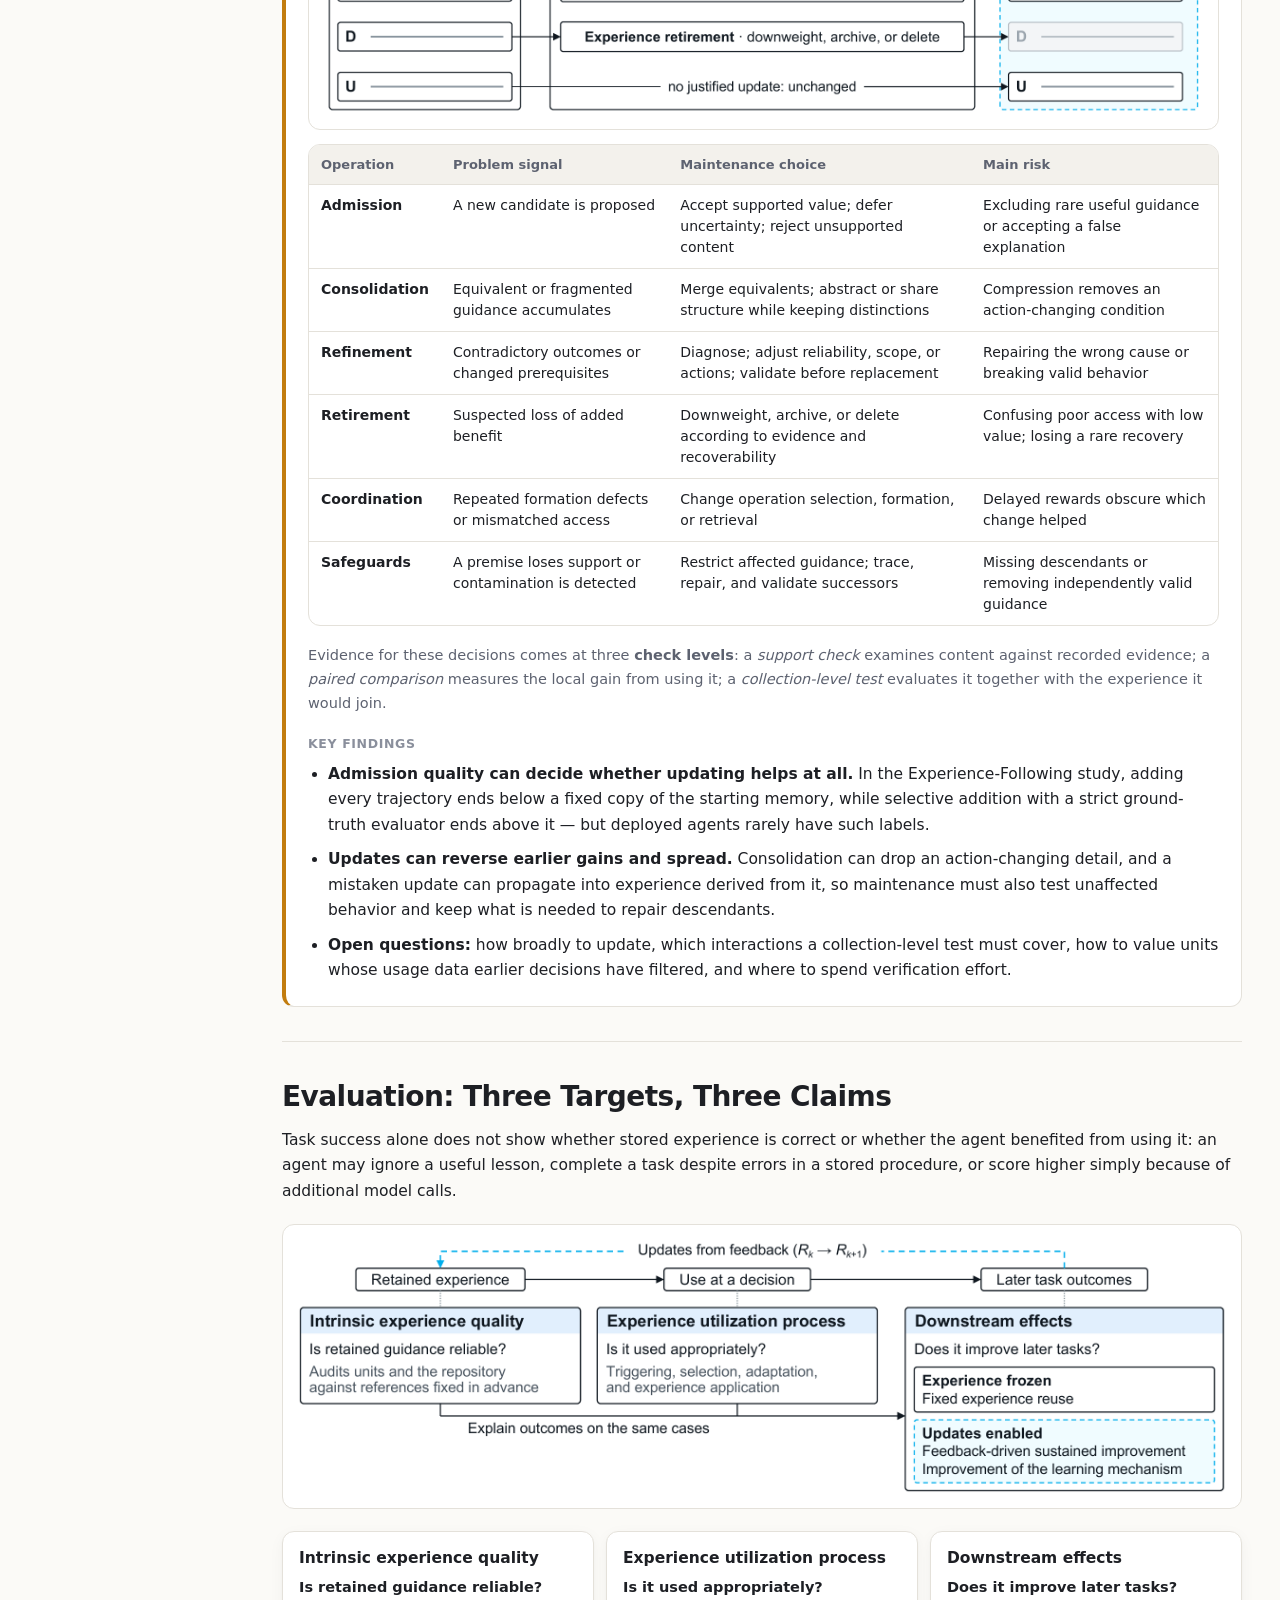
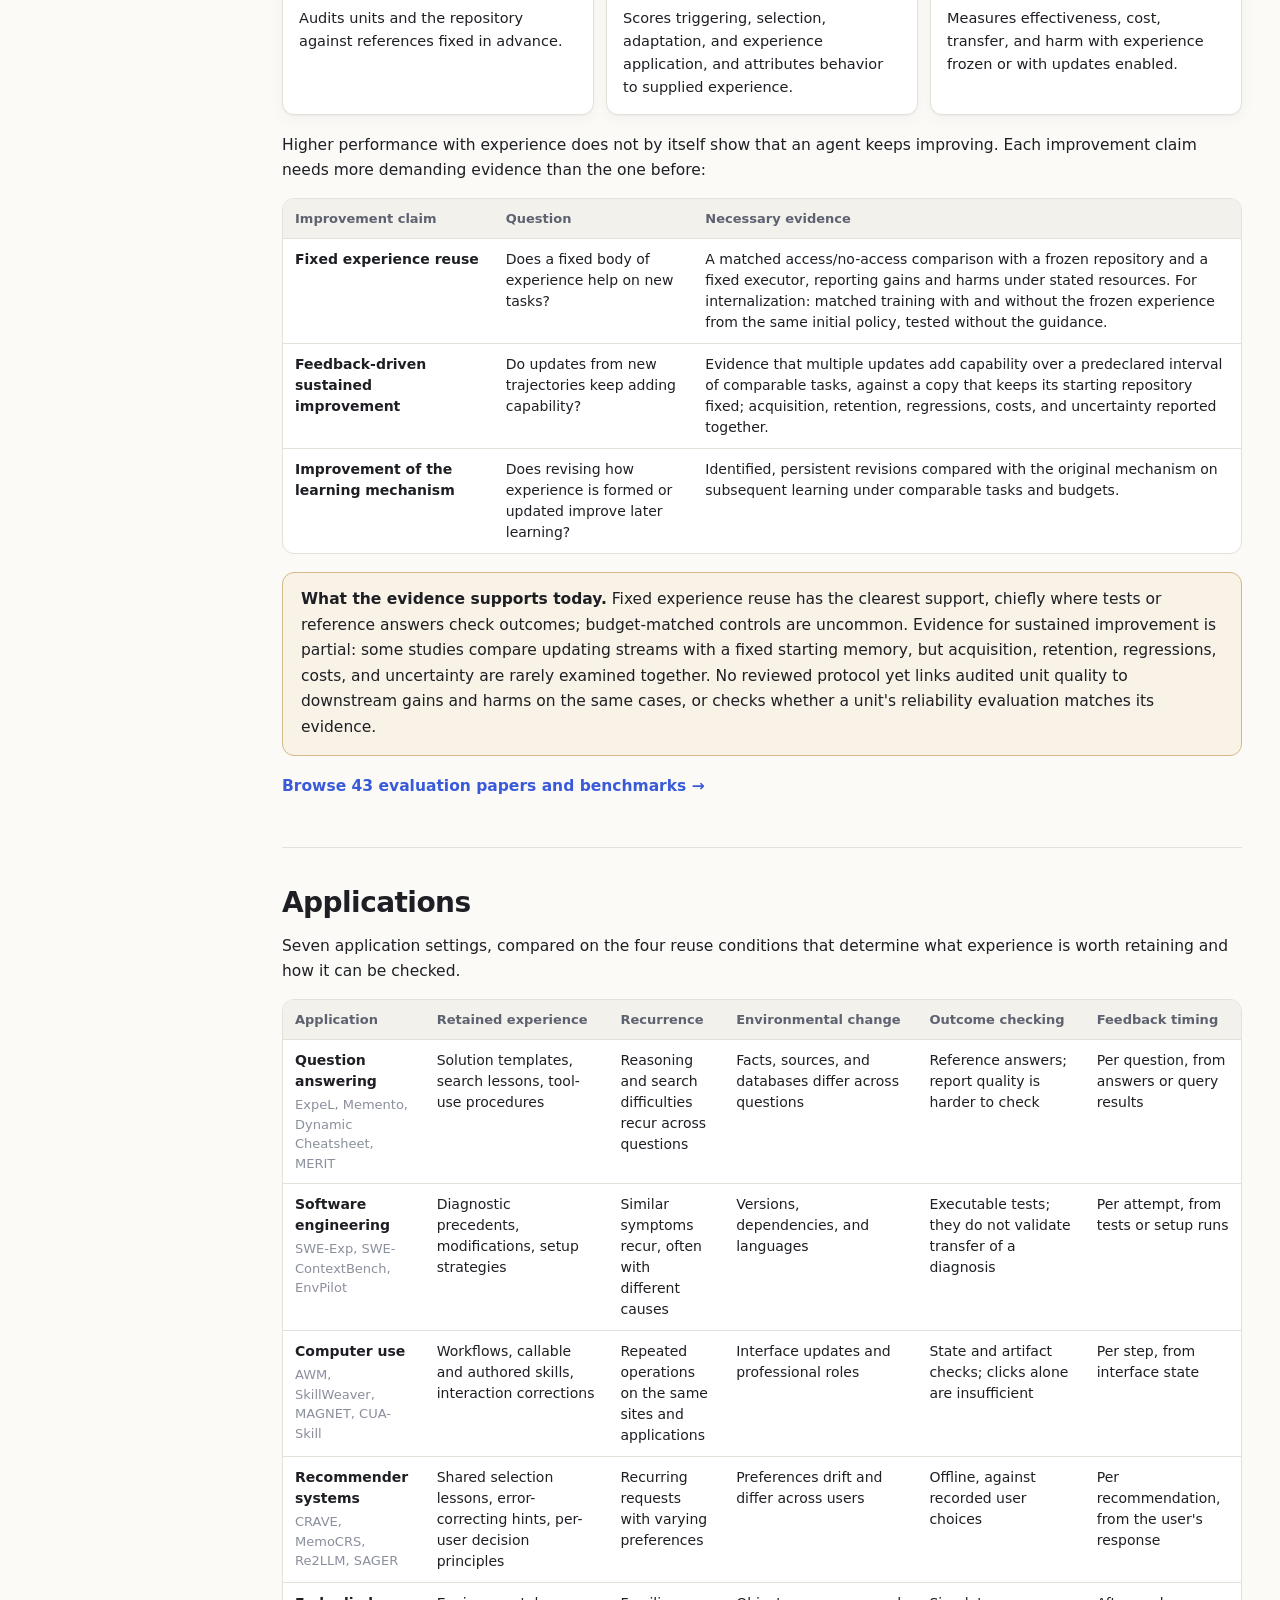
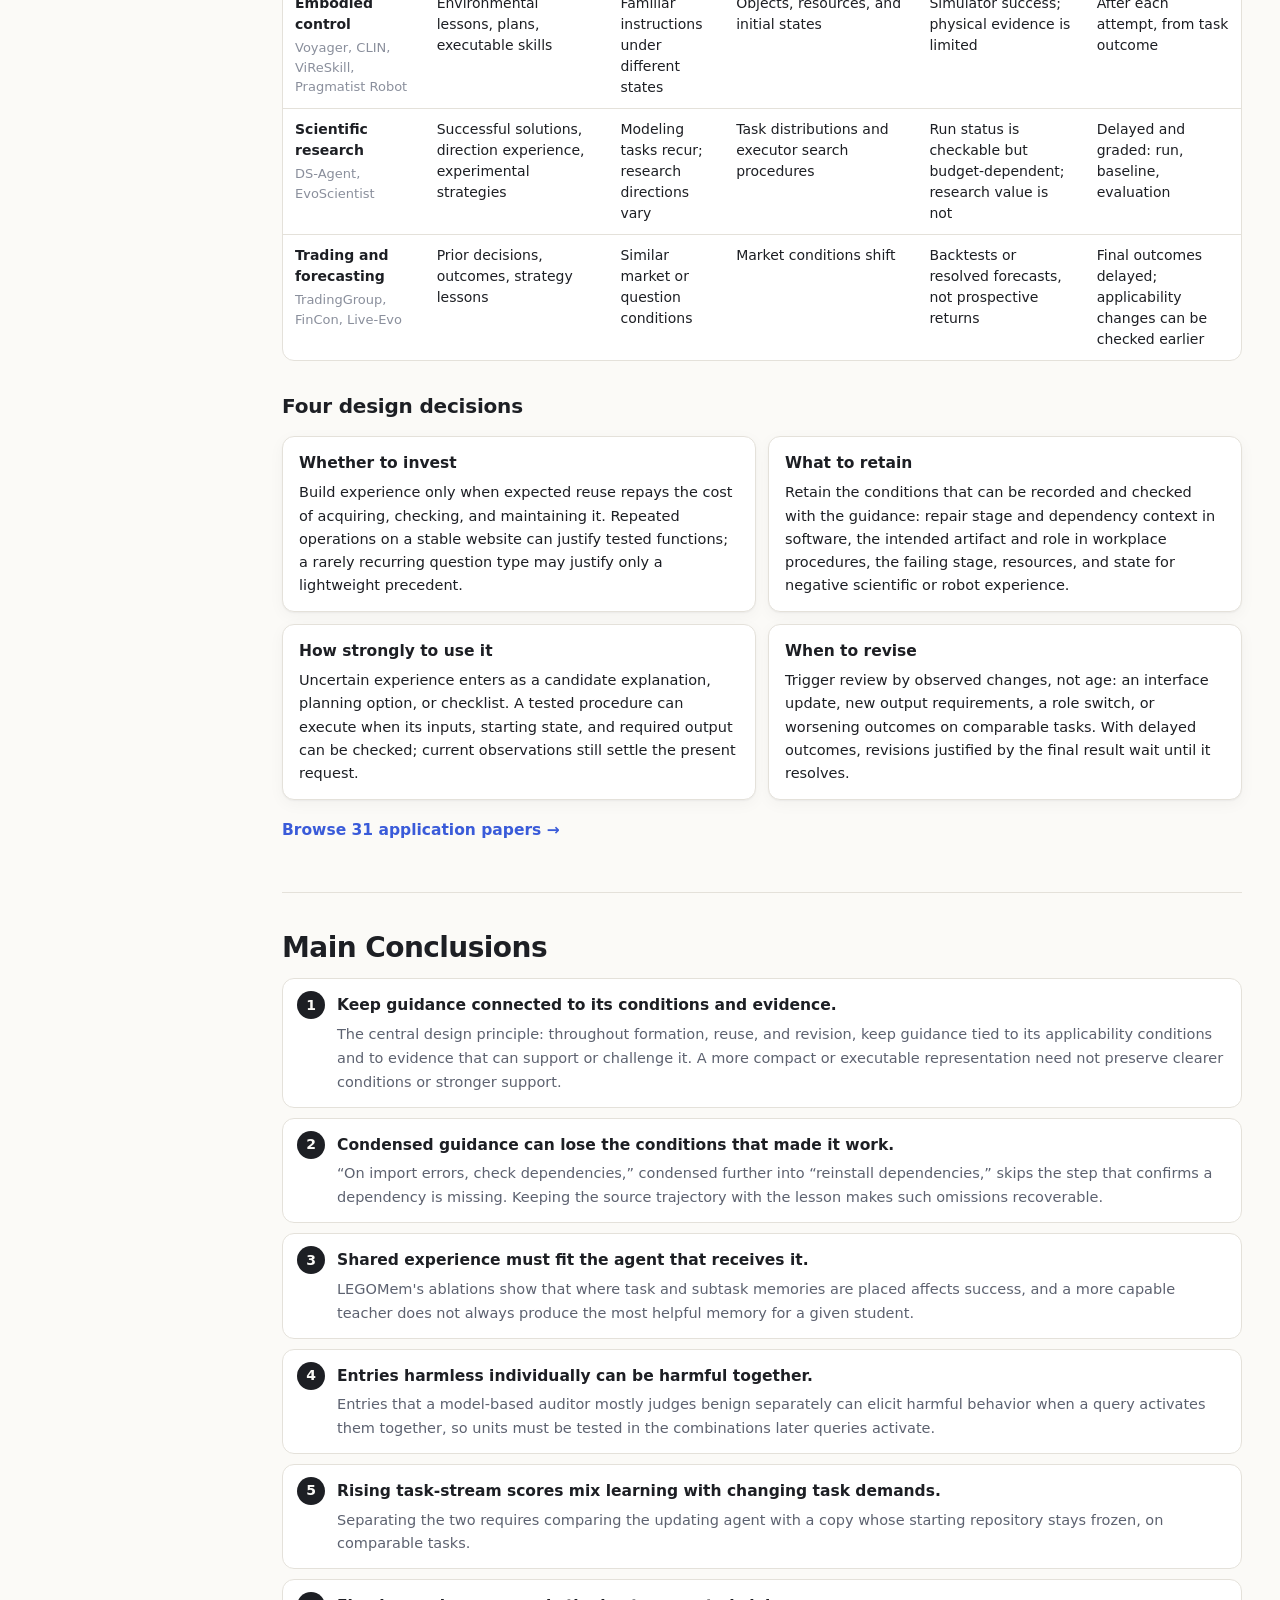
==== commit 0723829c: "Link the survey preprint and add a Paper button to the nav - Nav: add a Paper button (Preprints.org)" ====
--- a/docs/index.html
+++ b/docs/index.html
@@ -15,6 +15,7 @@
       <div class="topnav-links">
         <a href="index.html" aria-current="page">Overview</a>
         <a href="papers.html">Paper List</a>
+        <a class="nav-paper" href="https://www.preprints.org/manuscript/202610.0937" target="_blank" rel="noopener" title="Download the survey (Preprints.org)"><span class="nav-ico" aria-hidden="true">📄 </span>Paper</a>
         <button class="nav-btn" type="button" data-open-bibtex aria-haspopup="dialog">BibTeX</button>
         <a href="https://github.com/xiaohuiyan/awesome-experience-driven-agents">GitHub</a>
         <button id="theme" class="icon-btn" type="button" aria-label="Toggle dark mode" title="Toggle dark mode">◐</button>
@@ -24,7 +25,7 @@
 
   <header class="hero survey-hero">
     <div class="wrap">
-      <p class="eyebrow">Survey · 2026 · preprint coming soon</p>
+      <p class="eyebrow">Survey · 2026 · Preprints.org</p>
       <p class="pretitle">From Trajectories to Experience:</p>
       <h1>A Survey of Experience-Driven LLM Agents</h1>
       <p class="authors">Xiaohui Yan<sup>1</sup>, Yingchen Zhang<sup>2</sup>, Shiyao Liu<sup>2</sup>, Xiaofei Huang<sup>2</sup>, Yuxin Yue<sup>2</sup>,
@@ -32,11 +33,6 @@
         Yixing Fan<sup>2</sup>, Zixuan Li<sup>2</sup>, Ruqing Zhang<sup>2</sup>, Jiafeng Guo<sup>2</sup></p>
       <p class="affil"><sup>1</sup>Huawei Technologies Co., Ltd &nbsp;·&nbsp; <sup>2</sup>Institute of Computing Technology, Chinese Academy of Sciences</p>
       <p class="question">How can an LLM agent turn its trajectories into guidance that improves later behavior, and how can we tell when it does?</p>
-      <div class="hero-links">
-        <a class="btn primary" href="papers.html">📚 Browse the paper list (<span data-count="all">271</span>)</a>
-        <button class="btn" type="button" data-open-bibtex aria-haspopup="dialog">❝ BibTeX</button>
-        <a class="btn" href="https://github.com/xiaohuiyan/awesome-experience-driven-agents">★ GitHub</a>
-      </div>
       <ul class="kpis" aria-label="The survey in numbers">
         <li><b>3</b><span>representational forms</span></li>
         <li><b>4</b><span>lifecycle functions</span></li>
--- a/docs/style.css
+++ b/docs/style.css
@@ -92,7 +92,6 @@
 .s-maintenance { color: var(--maintenance); }
 .stats { display: flex; flex-wrap: wrap; gap: 8px 22px; margin-bottom: 18px; color: var(--muted); font-size: 14px; }
 .stats b { color: var(--text); font-size: 20px; font-variant-numeric: tabular-nums; margin-right: 4px; }
-.hero-links { display: flex; flex-wrap: wrap; gap: 8px; }
 .btn {
   display: inline-block; padding: 7px 14px; border-radius: 999px; border: 1px solid var(--border);
   color: var(--text); background: var(--surface); font-size: 14px; font-weight: 500;
@@ -188,6 +187,8 @@
 }
 .topnav-links a:hover, .nav-btn:hover { color: var(--text); background: var(--surface-2); text-decoration: none; }
 .topnav-links a[aria-current="page"] { color: var(--text); background: var(--surface-2); font-weight: 600; }
+.topnav-links a.nav-paper, .topnav-links a.nav-paper:hover { color: var(--accent-ink); background: var(--accent); font-weight: 600; }
+.topnav-links a.nav-paper:hover { filter: brightness(1.08); }
 .topnav-links .icon-btn { margin-left: 6px; width: 32px; height: 32px; }
 :target { scroll-margin-top: calc(var(--nav-h) + 16px); }
 section[id], article[id], h3[id] { scroll-margin-top: calc(var(--nav-h) + 16px); }
@@ -347,6 +348,11 @@
 @media (max-width: 520px) {
   .brand { display: none; }
   .topnav-inner { justify-content: center; }
+  .topnav-links { gap: 2px; max-width: 100%; overflow-x: auto; scrollbar-width: none; }
+  .topnav-links::-webkit-scrollbar { display: none; }
+  .topnav-links a, .nav-btn { padding: 6px 5px; font-size: 13px; }
+  .topnav-links .icon-btn { margin-left: 2px; flex-shrink: 0; }
+  .nav-paper .nav-ico { display: none; }
 }
 .footer { border-top: 1px solid var(--border); padding: 18px 16px 40px; color: var(--faint); font-size: 13px; }
 .footer .link-btn { margin: 0; font-size: 13px; }
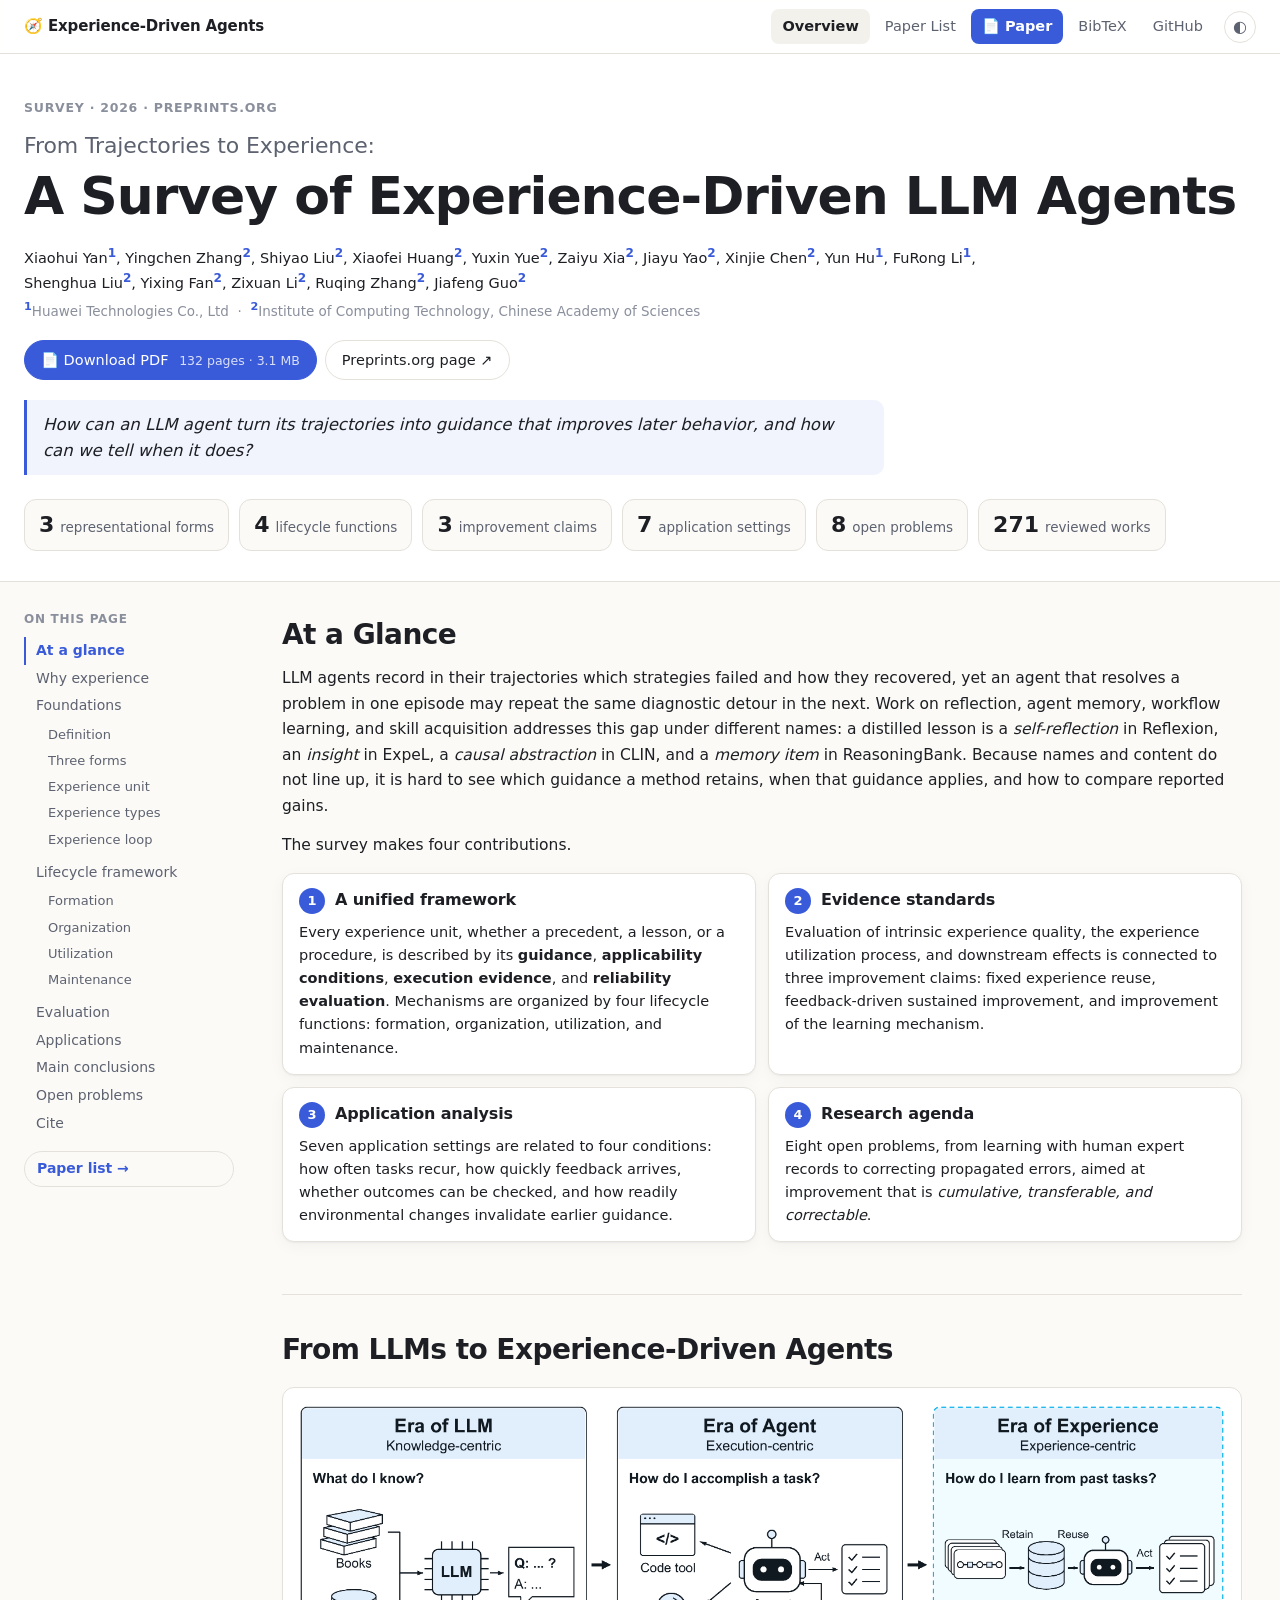
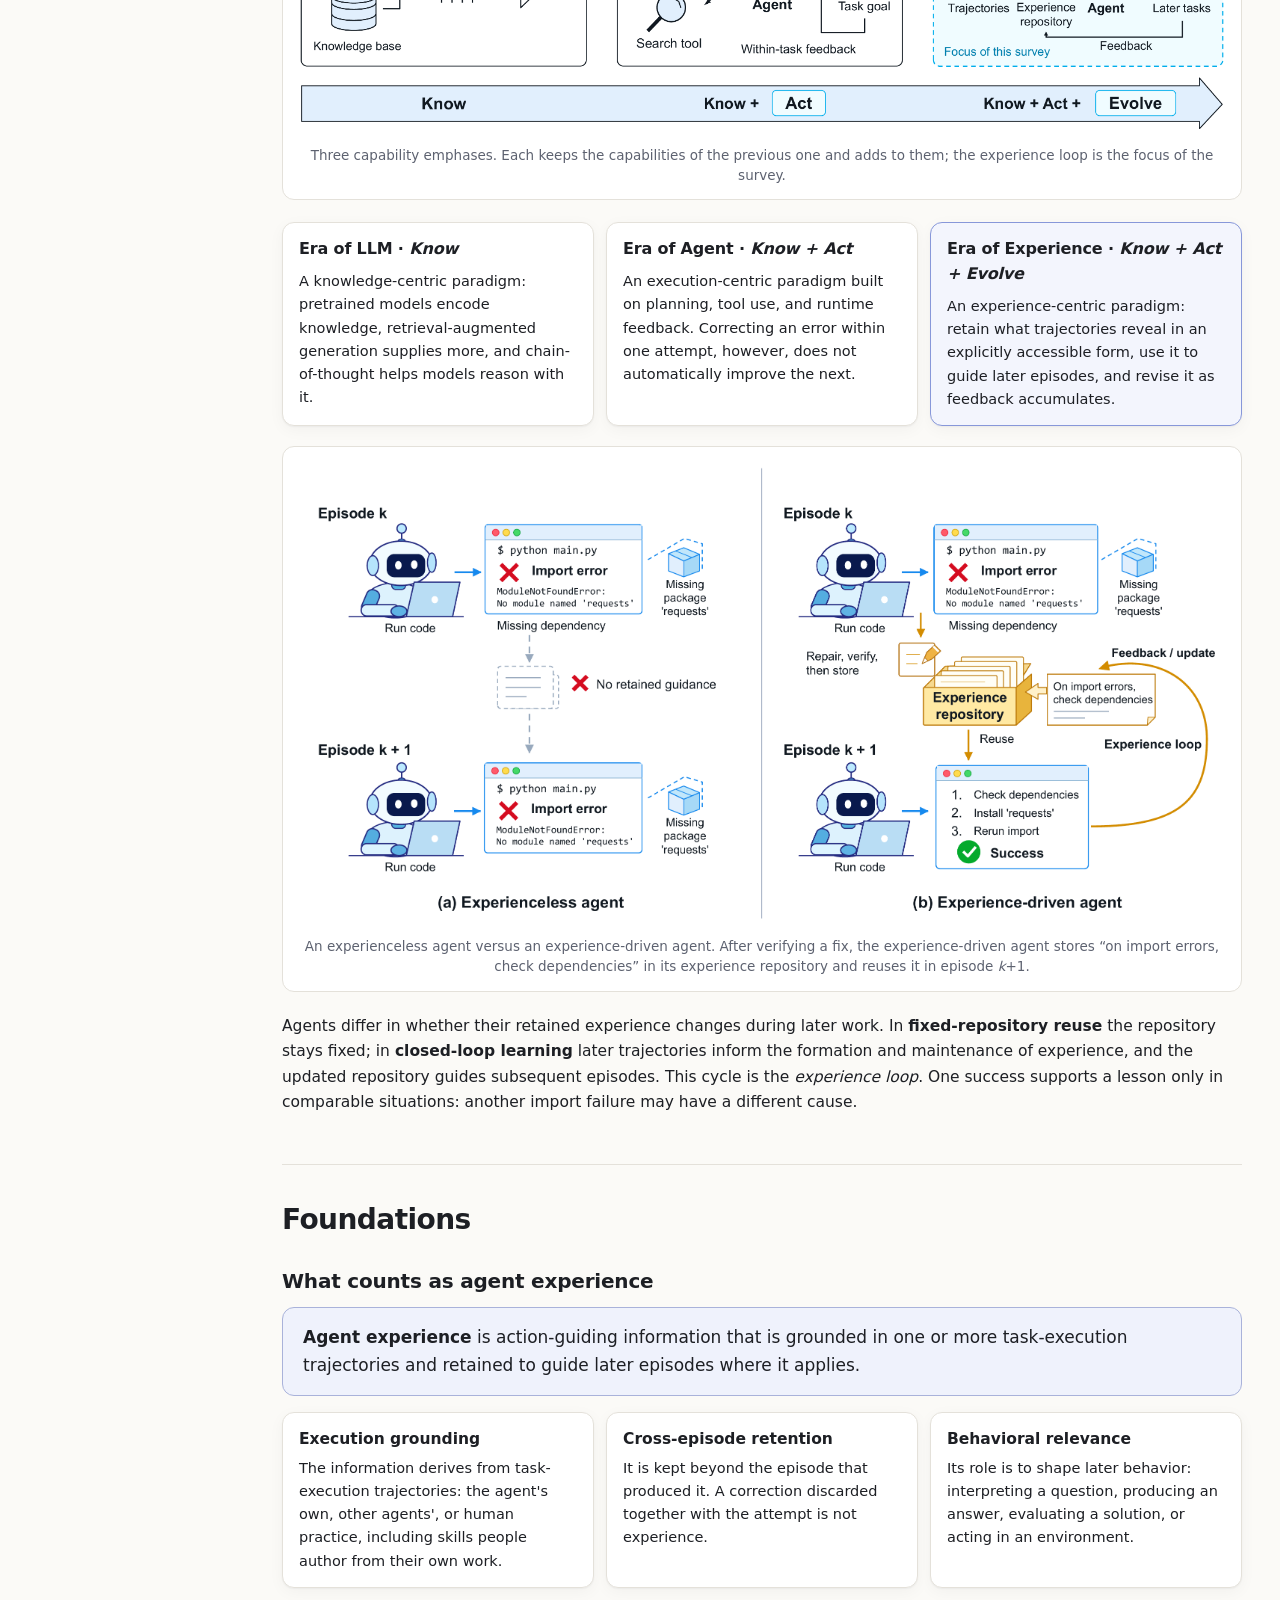
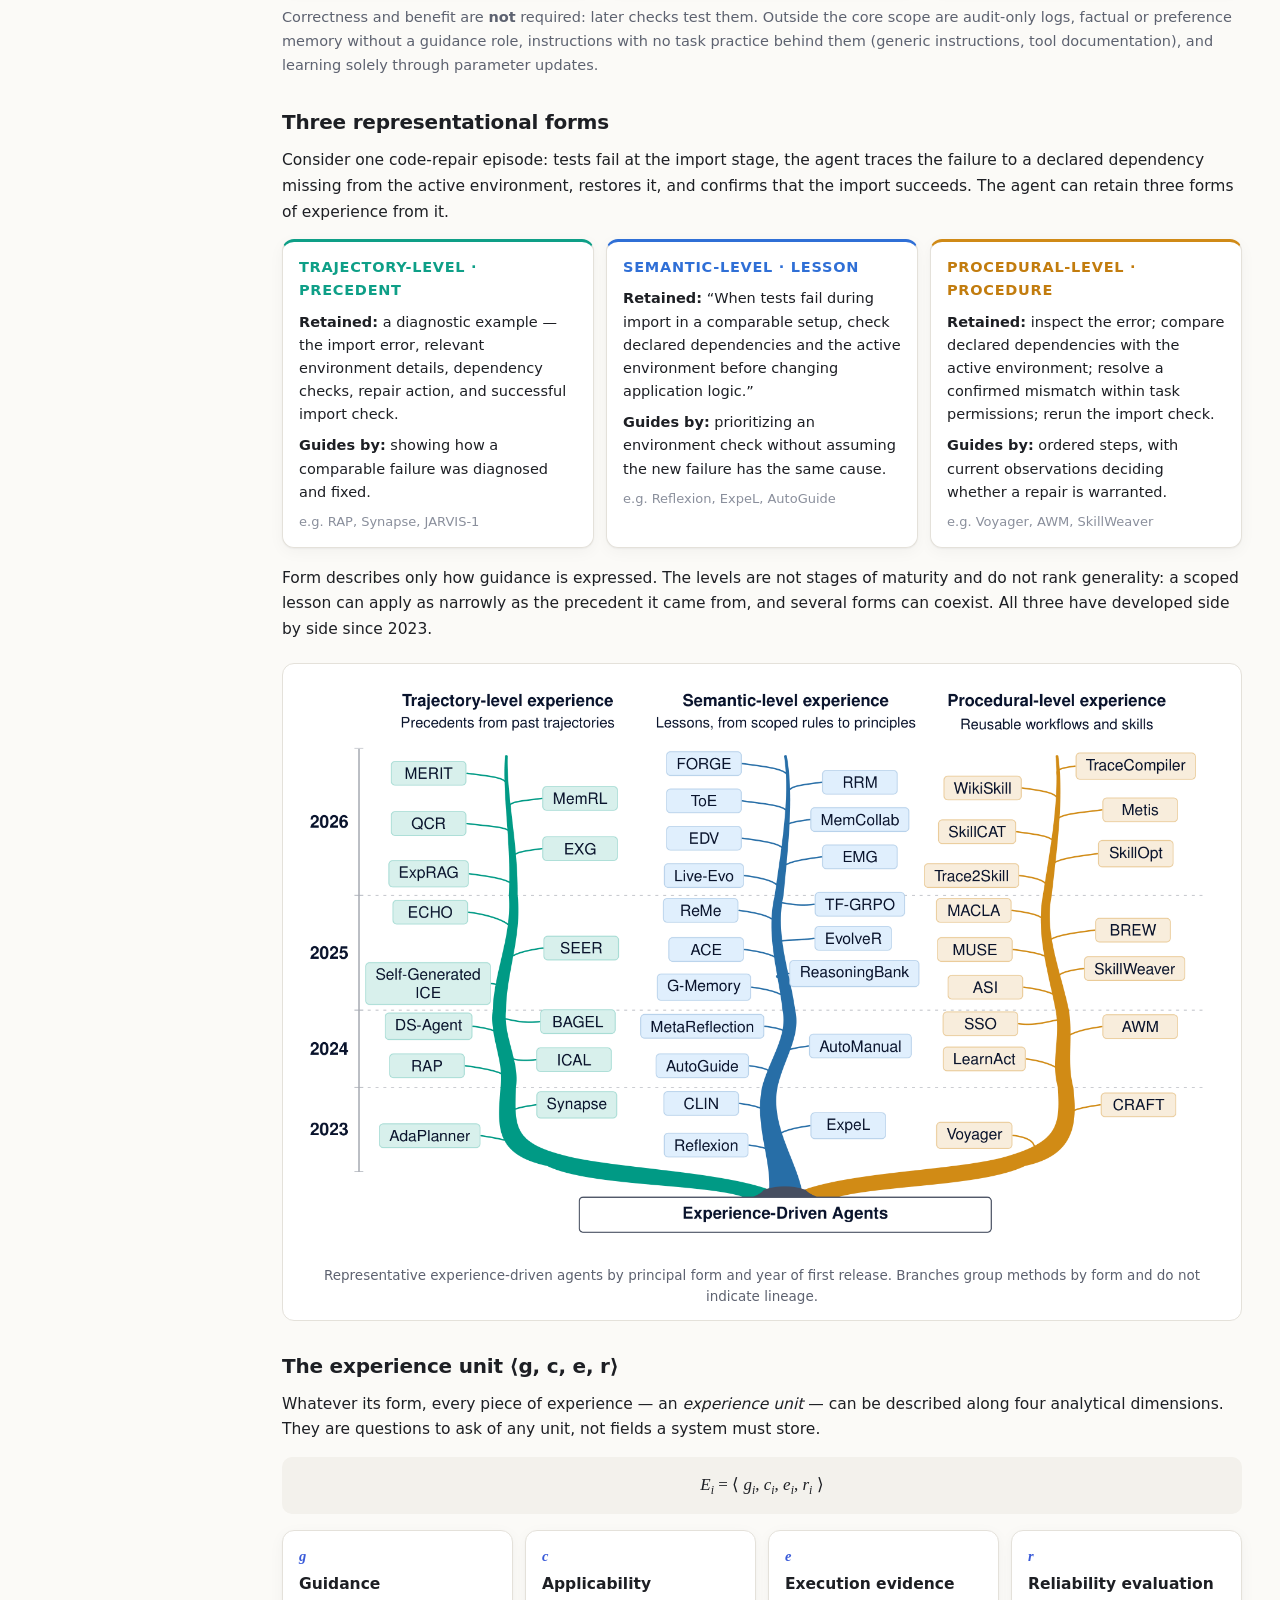
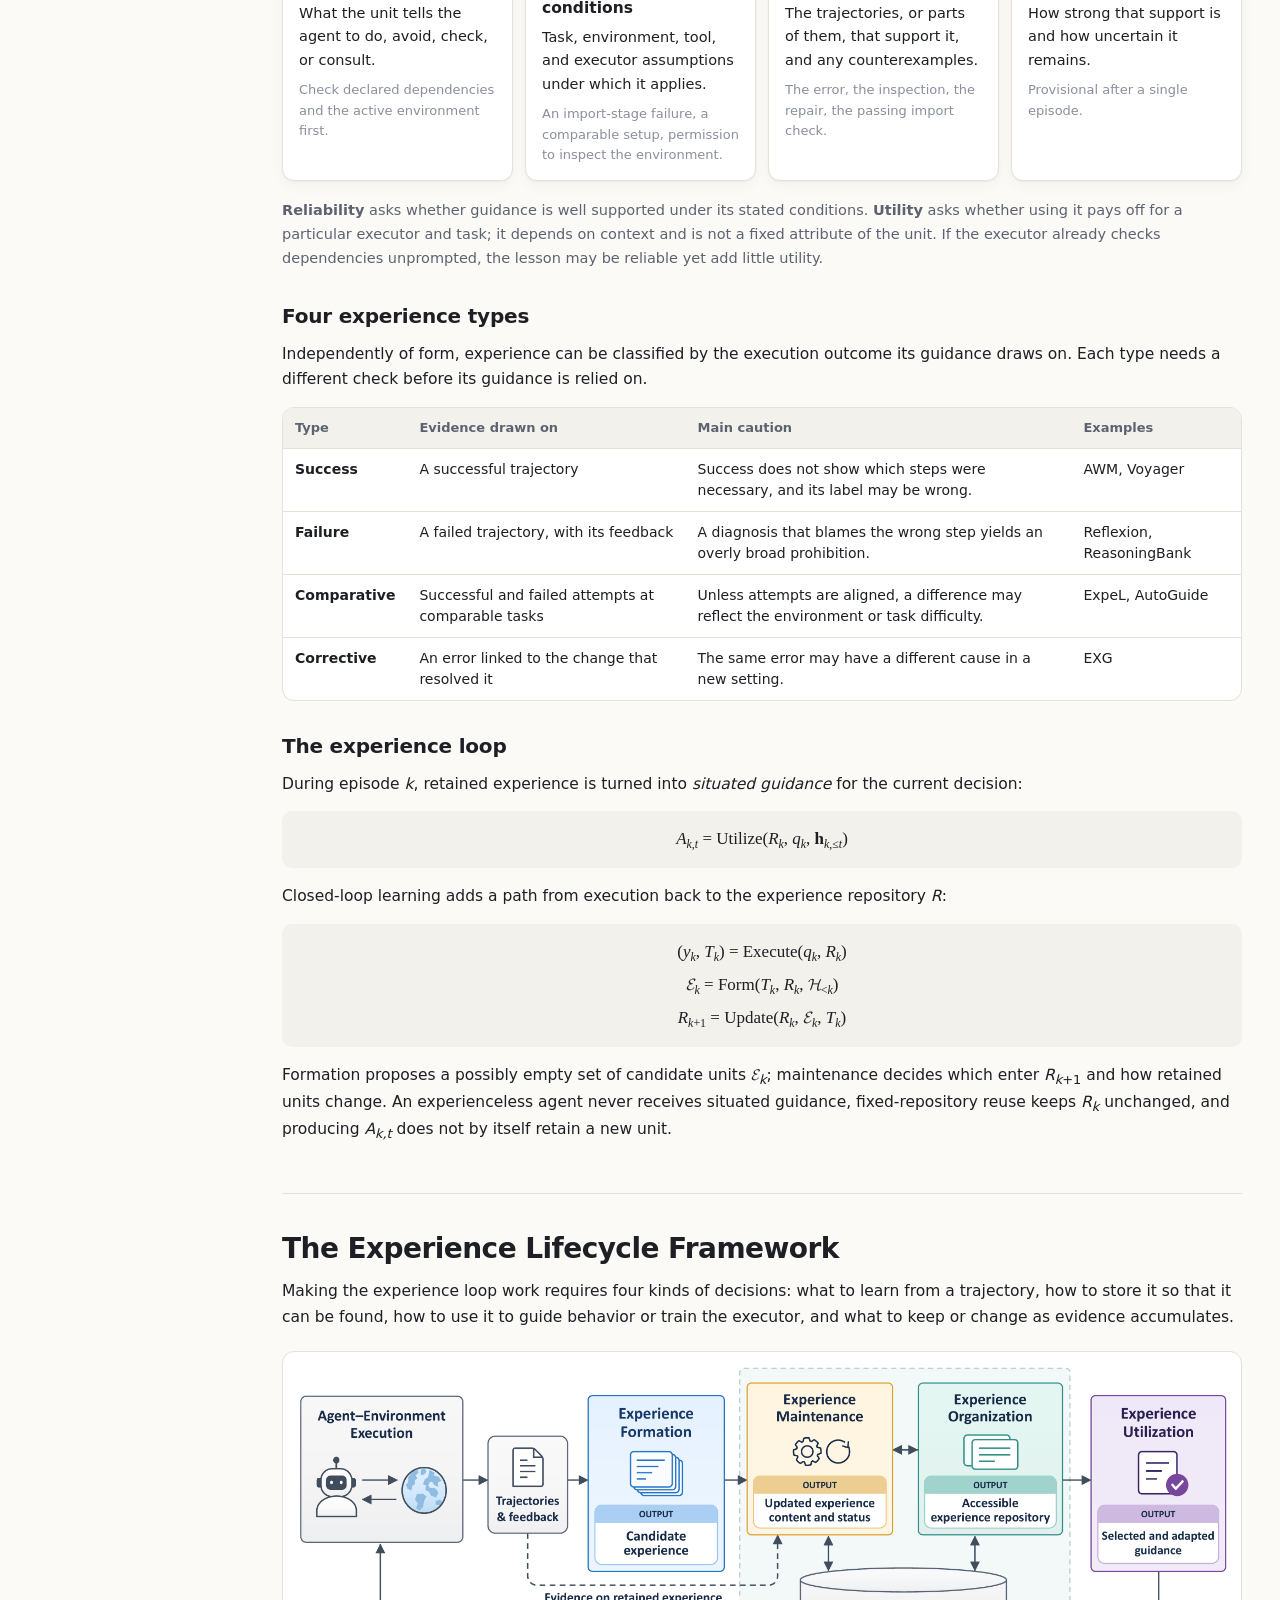
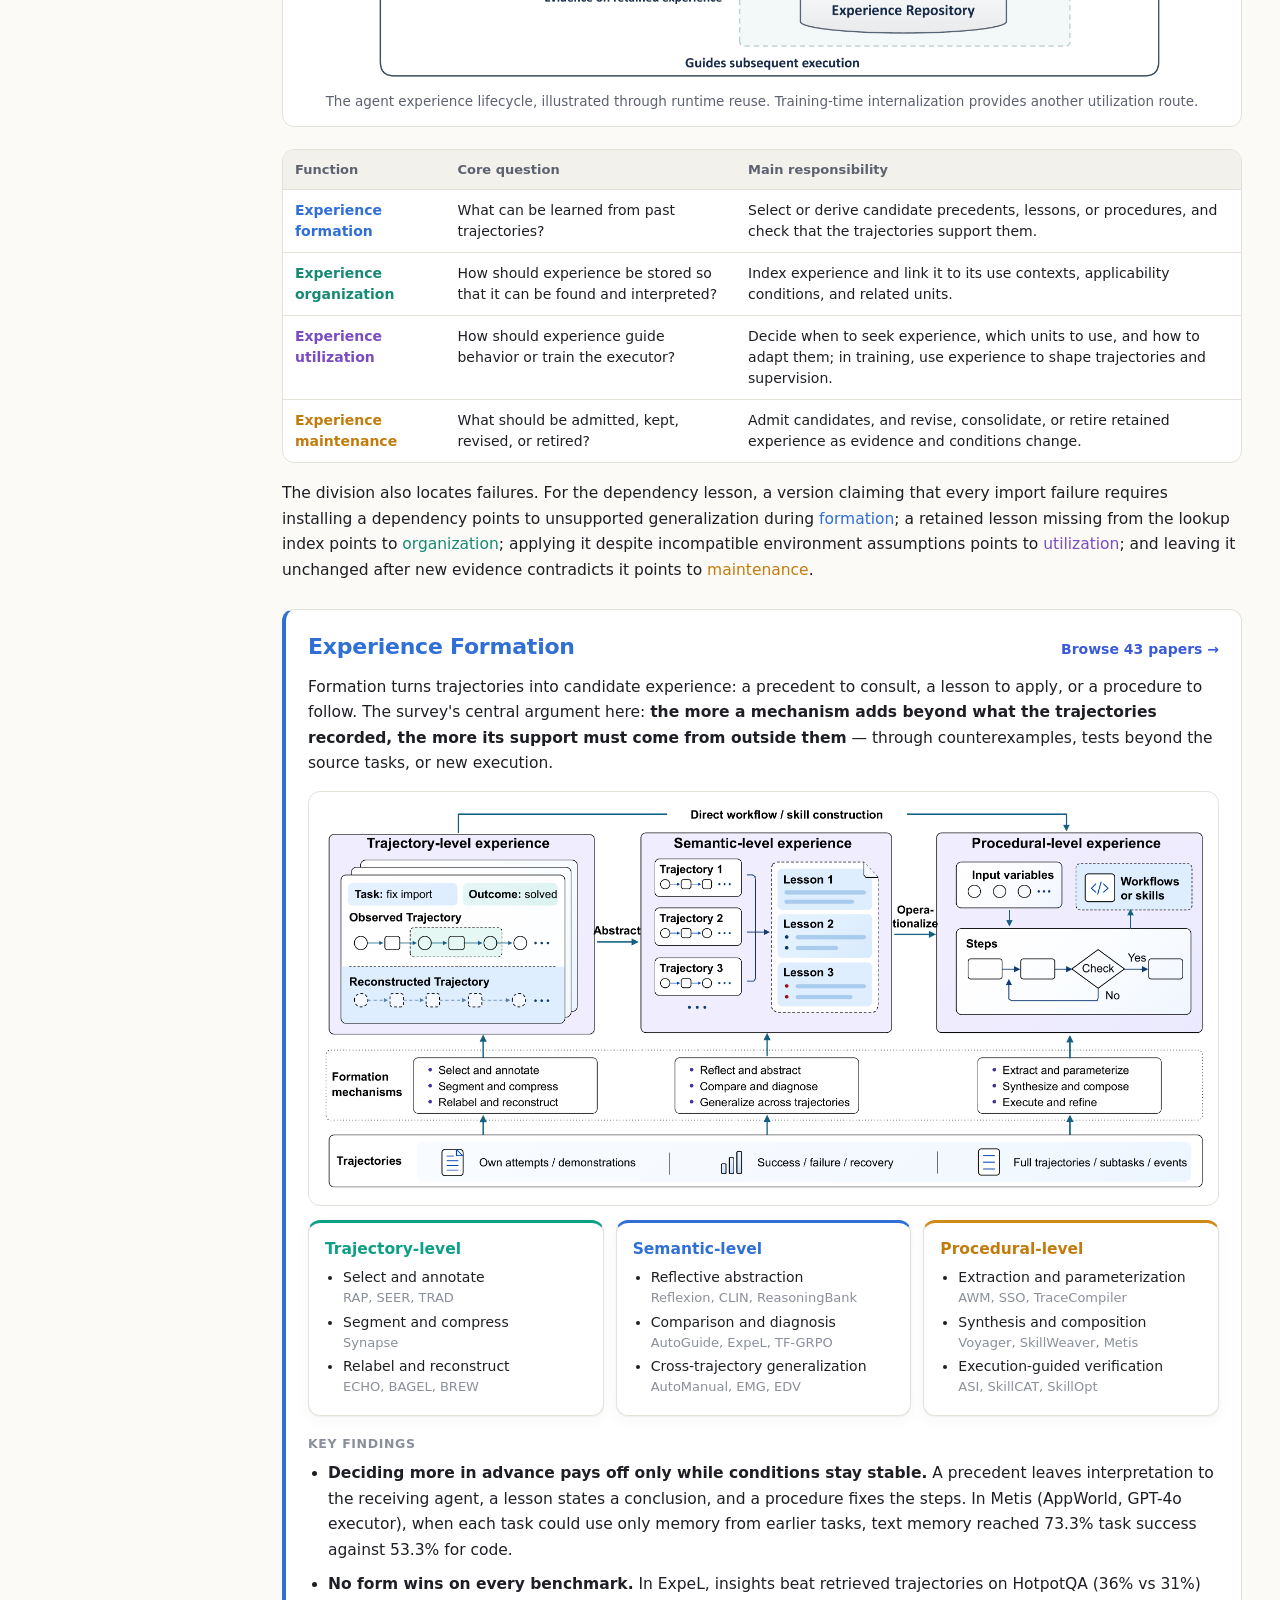
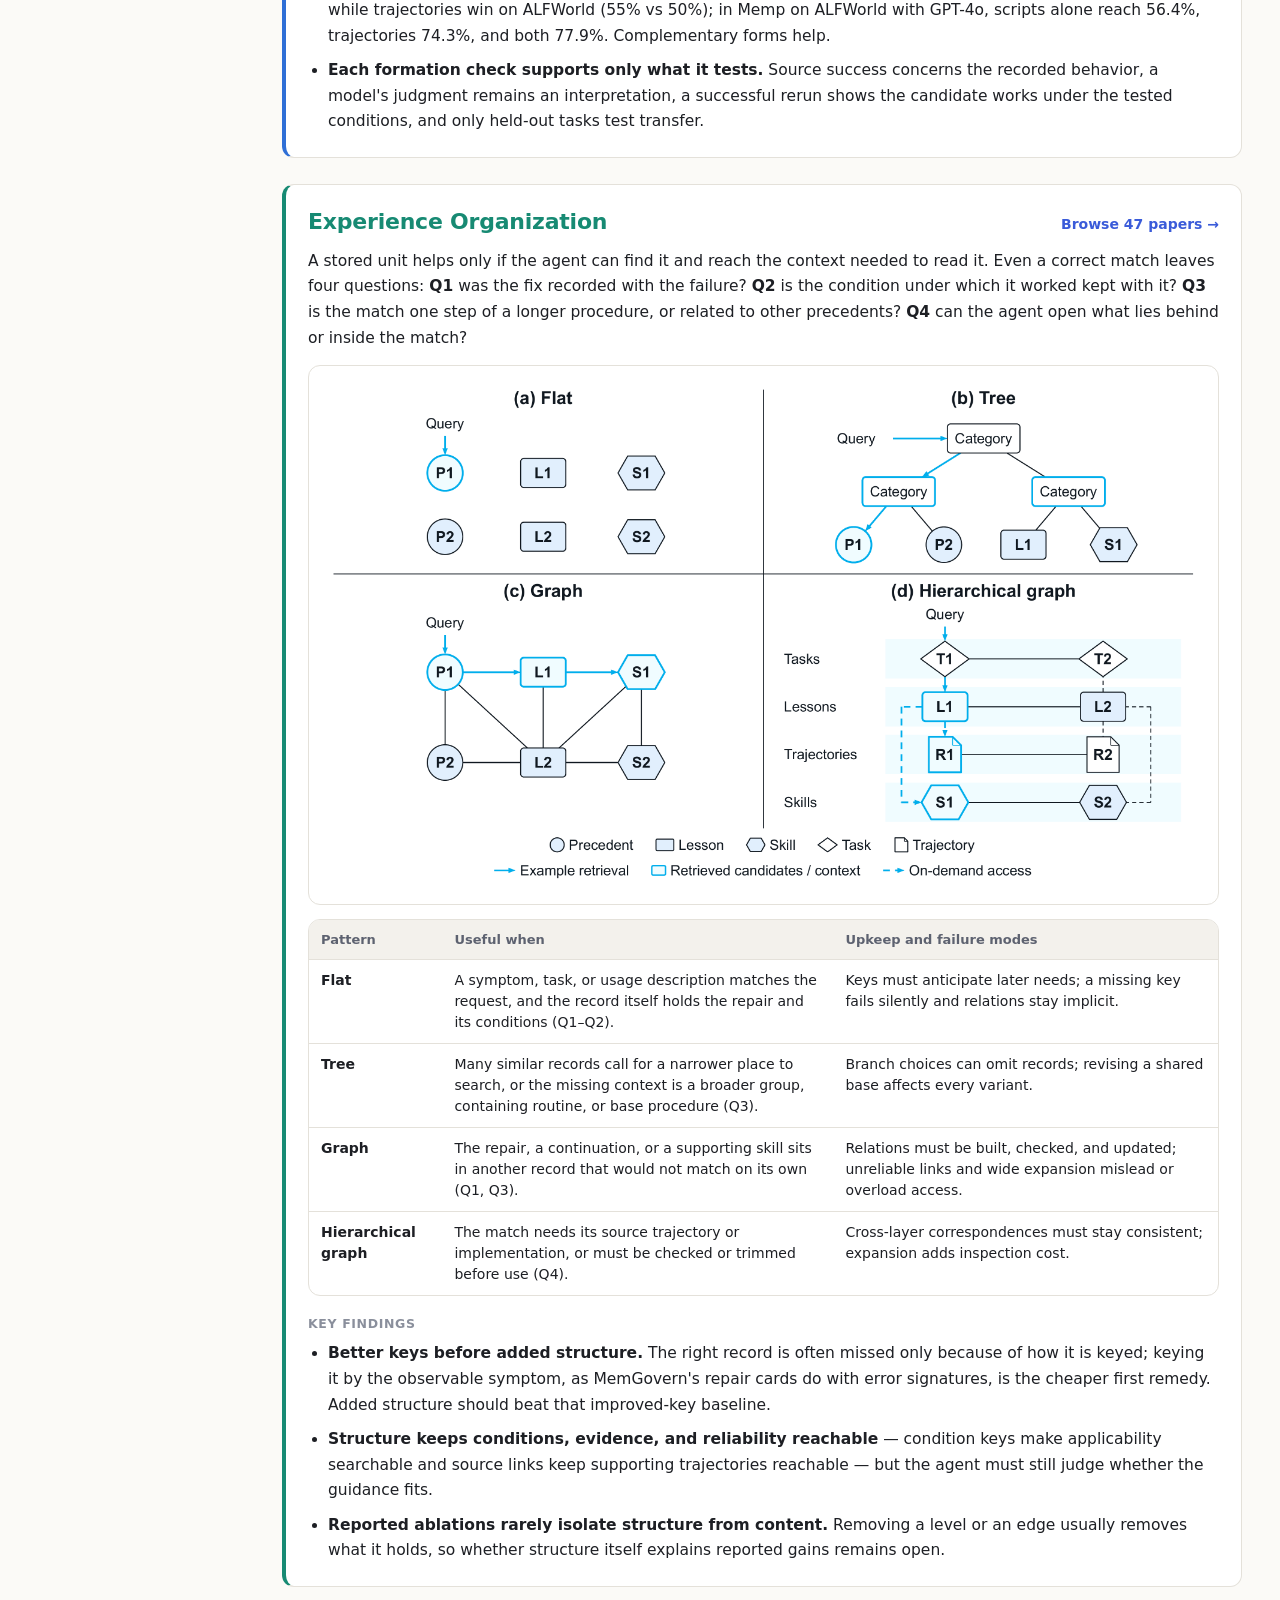
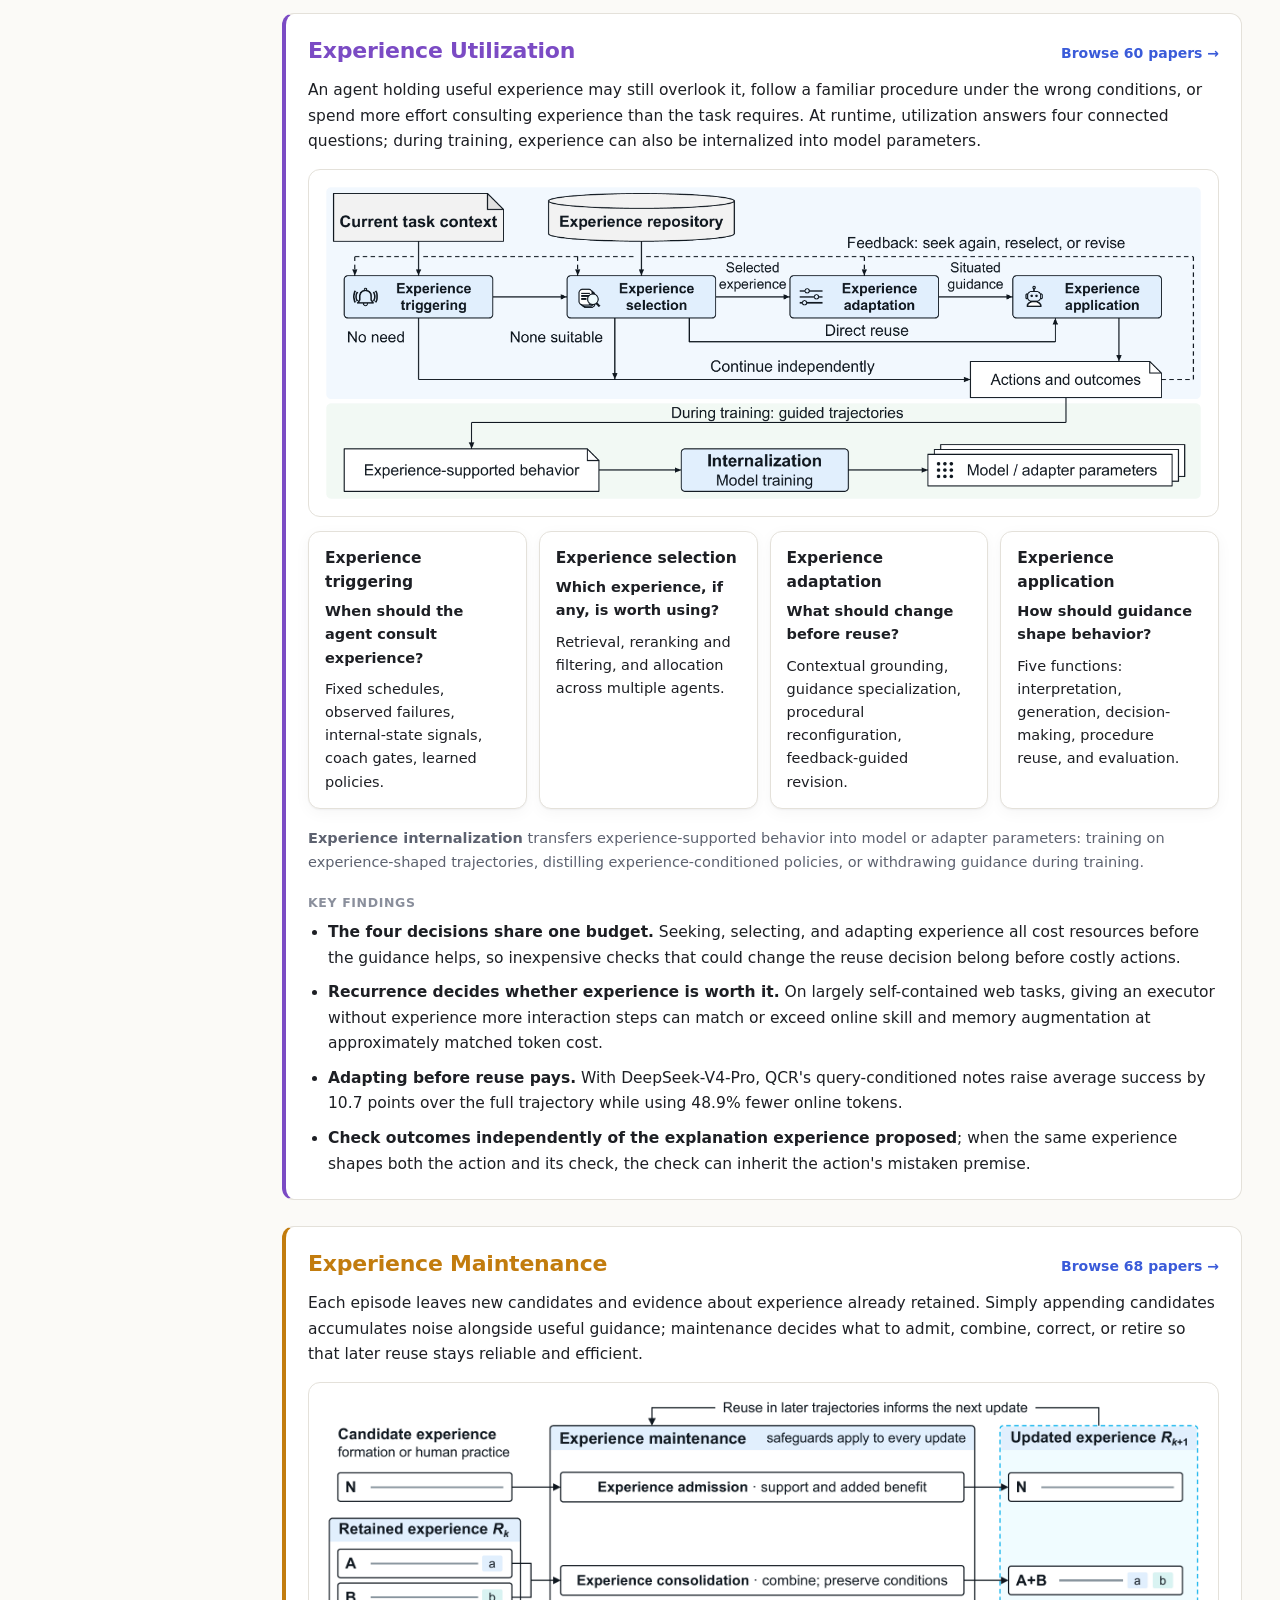
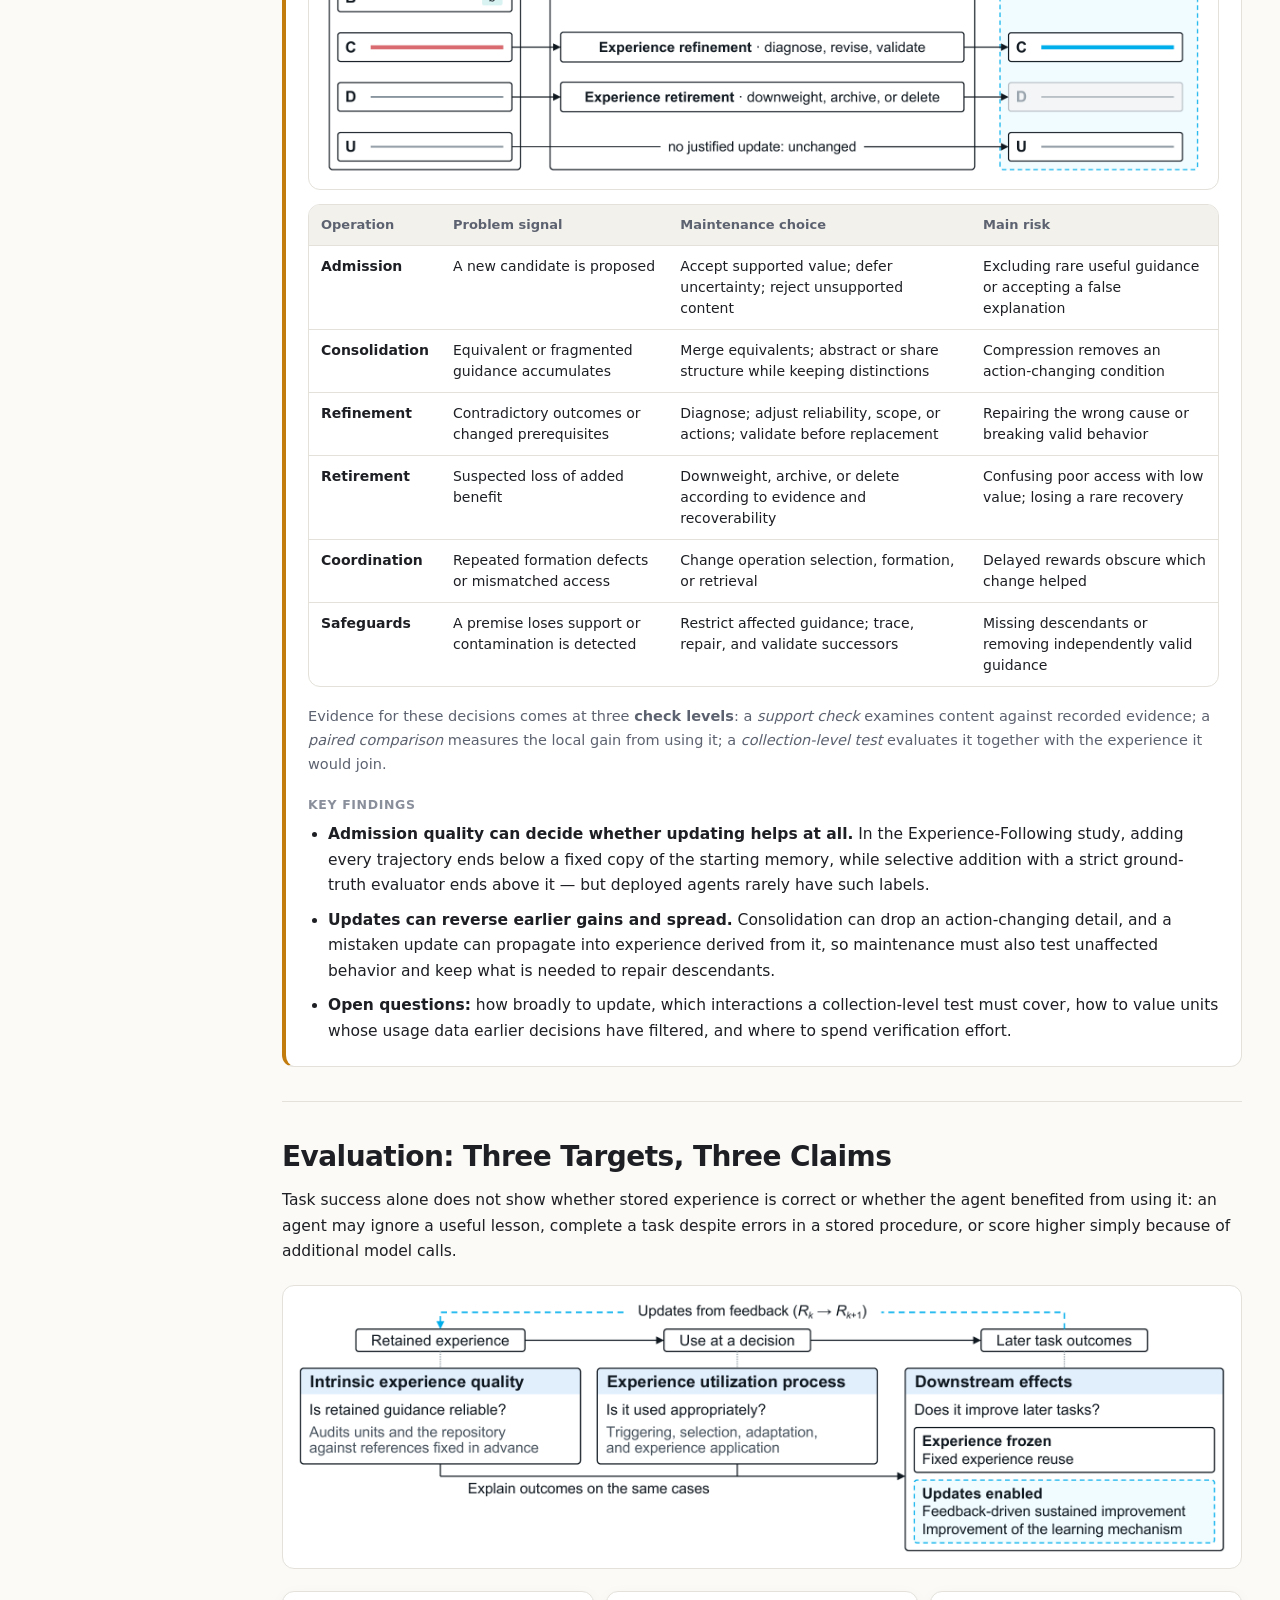
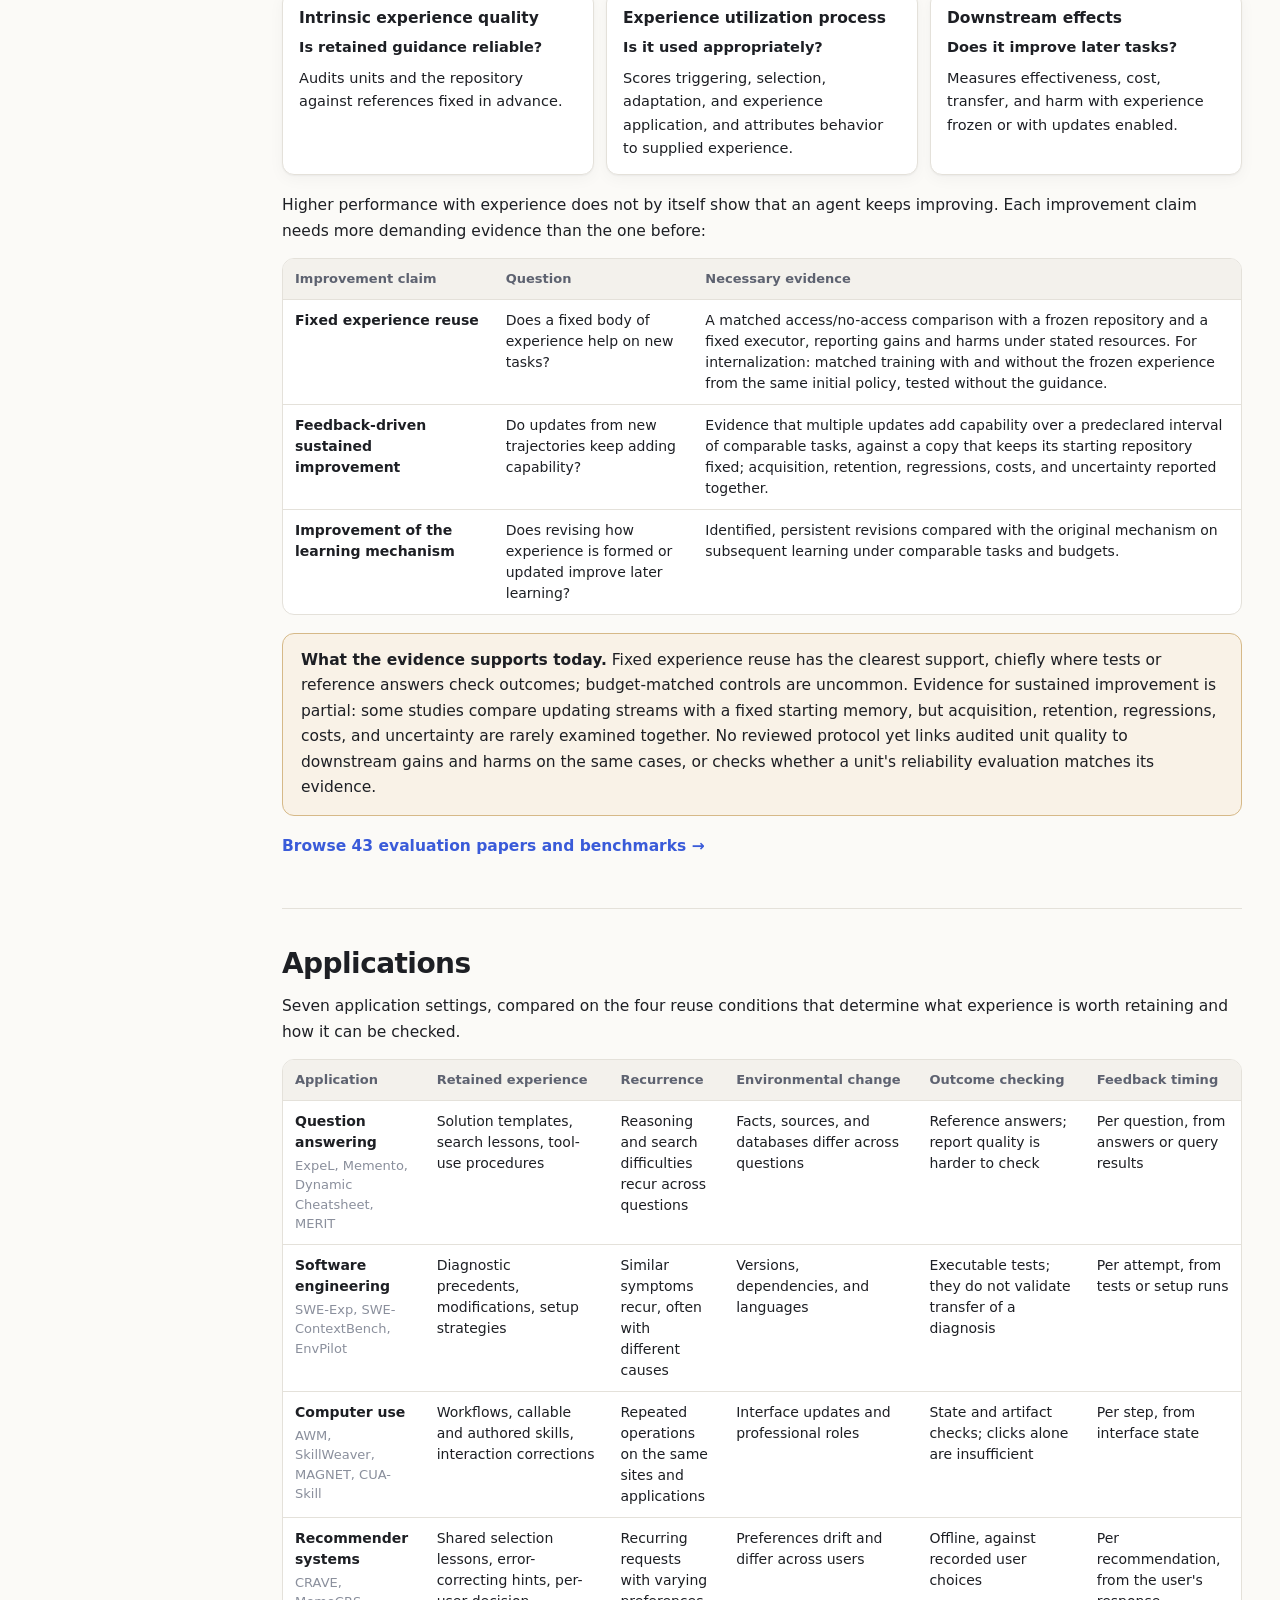
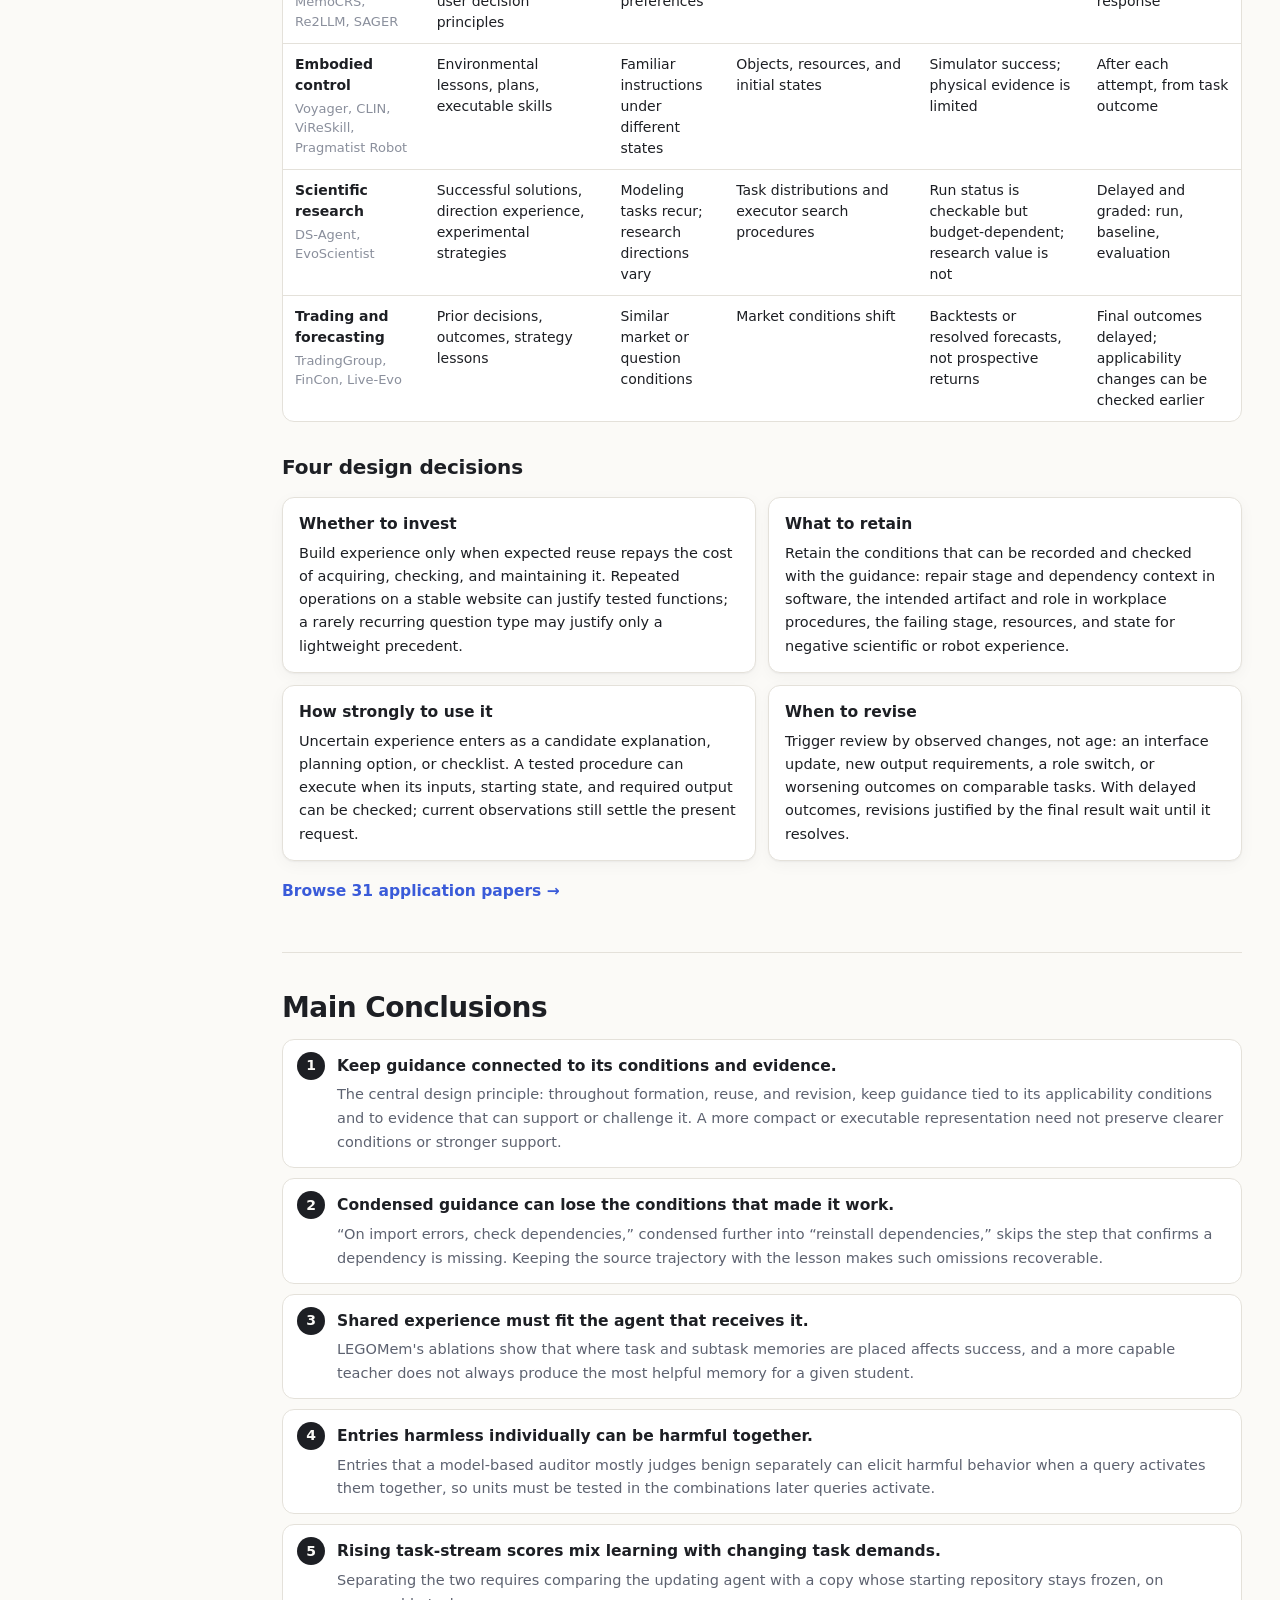
==== commit d9795e19: "Host the survey PDF and link it from the home page and README docs/Experience-Driven-Agent-Survey.pd" ====
--- a/docs/index.html
+++ b/docs/index.html
@@ -6,7 +6,7 @@
   <title>A Survey of Experience-Driven LLM Agents · From Trajectories to Experience</title>
   <meta name="description" content="Overview of the survey From Trajectories to Experience: A Survey of Experience-Driven LLM Agents — definitions, the experience lifecycle framework, evaluation standards, applications, main conclusions, and open problems.">
   <link rel="icon" href="data:image/svg+xml,<svg xmlns='http://www.w3.org/2000/svg' viewBox='0 0 100 100'><text y='.9em' font-size='90'>🧭</text></svg>">
-  <link rel="stylesheet" href="style.css?v=4">
+  <link rel="stylesheet" href="style.css?v=5">
 </head>
 <body data-page="overview">
   <nav class="topnav" aria-label="Site">
@@ -32,6 +32,10 @@
         Zaiyu Xia<sup>2</sup>, Jiayu Yao<sup>2</sup>, Xinjie Chen<sup>2</sup>, Yun Hu<sup>1</sup>, FuRong Li<sup>1</sup>, Shenghua Liu<sup>2</sup>,
         Yixing Fan<sup>2</sup>, Zixuan Li<sup>2</sup>, Ruqing Zhang<sup>2</sup>, Jiafeng Guo<sup>2</sup></p>
       <p class="affil"><sup>1</sup>Huawei Technologies Co., Ltd &nbsp;·&nbsp; <sup>2</sup>Institute of Computing Technology, Chinese Academy of Sciences</p>
+      <div class="paper-links">
+        <a class="btn primary" href="Experience-Driven-Agent-Survey.pdf" download>📄 Download PDF <span class="btn-meta">132 pages · 3.1 MB</span></a>
+        <a class="btn" href="https://www.preprints.org/manuscript/202610.0937" target="_blank" rel="noopener">Preprints.org page ↗</a>
+      </div>
       <p class="question">How can an LLM agent turn its trajectories into guidance that improves later behavior, and how can we tell when it does?</p>
       <ul class="kpis" aria-label="The survey in numbers">
         <li><b>3</b><span>representational forms</span></li>
--- a/docs/style.css
+++ b/docs/style.css
@@ -204,6 +204,9 @@
 .survey-hero h1 { margin: 4px 0 18px; font-size: clamp(32px, 5.4vw, 52px); }
 .authors { margin: 0; max-width: 980px; font-size: 14.5px; color: var(--text); }
 .affil { margin: 4px 0 18px; font-size: 13.5px; color: var(--faint); }
+.paper-links { display: flex; flex-wrap: wrap; gap: 8px; margin: 0 0 20px; }
+.paper-links .btn { padding: 8px 16px; font-size: 14.5px; }
+.btn-meta { margin-left: 6px; font-size: 12.5px; font-weight: 400; opacity: .8; }
 .authors sup, .affil sup { color: var(--accent); font-weight: 600; }
 .question {
   max-width: 860px; margin: 0 0 20px; padding: 12px 16px; border-left: 3px solid var(--accent);
